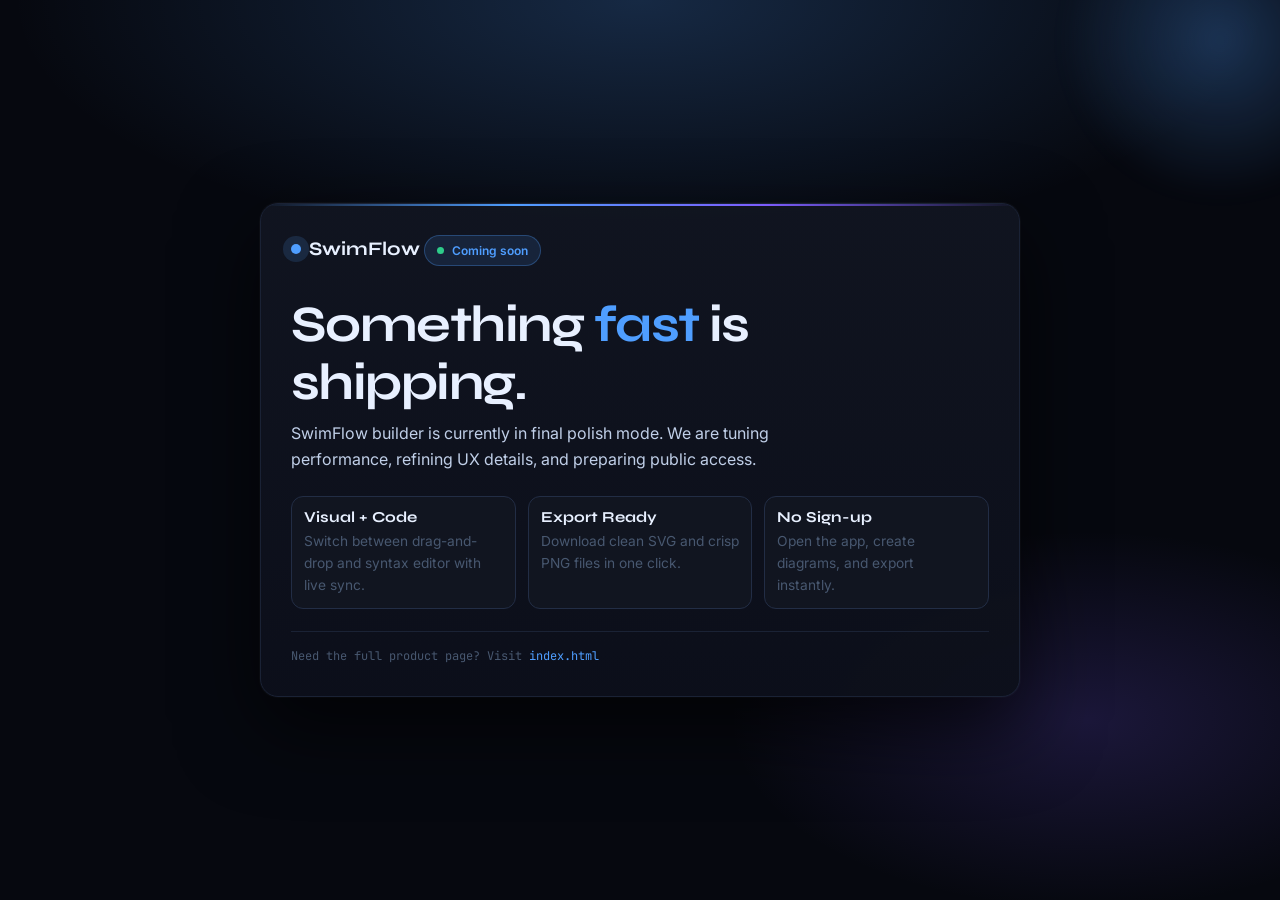
==== app/index.html @ 9070585f "Add team and templates pages with responsive design and structured content" ====
<!DOCTYPE html>
<html lang="en">
<head>
<meta charset="UTF-8">
<meta name="viewport" content="width=device-width, initial-scale=1.0">

<!-- ═══ PRIMARY SEO ═══ -->
<title>SwimFlow — Free UML Swimlane Diagram Builder</title>
<meta name="description" content="Build swimlane diagrams, BPMN process flows, and UML activity diagrams for free. Visual drag-and-drop builder + code editor. No sign-up. Export SVG & PNG instantly.">
<meta name="keywords" content="swimlane diagram, UML diagram tool, free online flowchart maker, swimlane diagram software, BPMN diagram tool, cross-functional flowcharts, process flow diagram, UML activity diagram, no-code diagram
builder, swimlane creator, lucidchart alternative, draw.io alternative, free diagram tool">
<meta name="author" content="SwimFlow"> 
<meta name="robots" content="index, follow">
<link rel="canonical" href="https://swimflow.memolab.me/app/">
<link rel="preconnect" href="https://fonts.googleapis.com">
<link rel="preconnect" href="https://fonts.gstatic.com" crossorigin>
<link href="https://fonts.googleapis.com/css2?family=Inter:wght@300;400;500;600;700&family=Syne:wght@600;700;800&family=JetBrains+Mono:wght@400;500&display=swap" rel="stylesheet">

<style>
:root {
  --bg: #06080f;
  --bg2: #0c0f1a;
  --bg3: #111520;
  --border: #1a2235;
  --border2: #222d45;
  --ac: #4f9eff;
  --ac2: #7c5cfc;
  --gr: #2ecc8a;
  --tx: #c0cfe8;
  --dim: #485870;
  --br: #e8f0ff;
}

* {
  box-sizing: border-box;
  margin: 0;
  padding: 0;
}

html,
body {
  min-height: 100%;
}

body {
  background: var(--bg);
  color: var(--tx);
  font-family: "Inter", sans-serif;
  line-height: 1.6;
  overflow-x: hidden;
}

h1,
h2 {
  font-family: "Syne", sans-serif;
  color: var(--br);
  line-height: 1.12;
}

.page {
  min-height: 100vh;
  position: relative;
  display: grid;
  place-items: center;
  padding: 26px;
}

.page::before,
.page::after {
  content: "";
  position: absolute;
  pointer-events: none;
}

.page::before {
  inset: 0;
  background:
    radial-gradient(ellipse 70% 40% at 50% 0%, rgba(79, 158, 255, 0.22) 0%, transparent 70%),
    radial-gradient(ellipse 40% 30% at 85% 80%, rgba(124, 92, 252, 0.18) 0%, transparent 70%);
}

.page::after {
  width: 320px;
  height: 320px;
  right: -100px;
  top: -120px;
  border-radius: 50%;
  background: radial-gradient(circle, rgba(79, 158, 255, 0.28), transparent 70%);
  filter: blur(10px);
  animation: drift 7s ease-in-out infinite;
}

.card {
  width: min(760px, 100%);
  background: linear-gradient(180deg, rgba(17, 21, 32, 0.96) 0%, rgba(12, 15, 26, 0.96) 100%);
  border: 1px solid var(--border);
  border-radius: 18px;
  box-shadow: 0 30px 80px rgba(0, 0, 0, 0.65), 0 0 0 1px rgba(255, 255, 255, 0.03);
  padding: 30px;
  position: relative;
  overflow: hidden;
}

.card::before {
  content: "";
  position: absolute;
  left: 0;
  right: 0;
  top: 0;
  height: 2px;
  background: linear-gradient(90deg, transparent, var(--ac), var(--ac2), transparent);
}

.logo {
  display: inline-flex;
  align-items: center;
  gap: 8px;
  margin-bottom: 18px;
  font-family: "Syne", sans-serif;
  font-size: 1.2rem;
  font-weight: 700;
  color: var(--br);
}

.dot {
  width: 10px;
  height: 10px;
  border-radius: 50%;
  background: var(--ac);
  box-shadow: 0 0 0 8px rgba(79, 158, 255, 0.15);
}

.badge {
  display: inline-flex;
  align-items: center;
  gap: 8px;
  background: rgba(79, 158, 255, 0.12);
  border: 1px solid rgba(79, 158, 255, 0.3);
  color: var(--ac);
  border-radius: 999px;
  font-size: 12px;
  padding: 5px 12px;
  font-weight: 600;
}

.badge::before {
  content: "";
  width: 7px;
  height: 7px;
  border-radius: 50%;
  background: var(--gr);
  animation: pulse 2s infinite;
}

h1 {
  margin-top: 14px;
  margin-bottom: 10px;
  font-size: clamp(2rem, 4.6vw, 3.2rem);
  letter-spacing: -0.03em;
}

.accent {
  color: var(--ac);
}

.desc {
  color: var(--tx);
  max-width: 58ch;
}

.grid {
  margin-top: 24px;
  display: grid;
  grid-template-columns: repeat(3, minmax(0, 1fr));
  gap: 12px;
}

.item {
  background: var(--bg3);
  border: 1px solid var(--border2);
  border-radius: 12px;
  padding: 12px;
}

.item h2 {
  font-size: 0.95rem;
  margin-bottom: 4px;
}

.item p {
  color: var(--dim);
  font-size: 0.86rem;
}

.foot {
  margin-top: 22px;
  padding-top: 15px;
  border-top: 1px solid var(--border);
  color: var(--dim);
  font-family: "JetBrains Mono", monospace;
  font-size: 12px;
}

.foot a {
  color: var(--ac);
  text-decoration: none;
}

.foot a:hover {
  text-decoration: underline;
}

@keyframes pulse {
  0%,
  100% {
    transform: scale(1);
    opacity: 1;
  }
  50% {
    transform: scale(1.24);
    opacity: 0.55;
  }
}

@keyframes drift {
  0%,
  100% {
    transform: translateY(0);
  }
  50% {
    transform: translateY(12px);
  }
}

@media (max-width: 760px) {
  .card {
    padding: 22px;
  }

  .grid {
    grid-template-columns: 1fr;
  }
}
</style>

</head>
<body>
  <main class="page">
    <section class="card" aria-label="Coming soon announcement">
      <div class="logo">
        <span class="dot" aria-hidden="true"></span>
        SwimFlow
      </div>

      <p class="badge">Coming soon</p>
      <h1>Something <span class="accent">fast</span> is shipping.</h1>
      <p class="desc">
        SwimFlow builder is currently in final polish mode. We are tuning performance,
        refining UX details, and preparing public access.
      </p>

      <div class="grid" aria-label="What to expect">
        <article class="item">
          <h2>Visual + Code</h2>
          <p>Switch between drag-and-drop and syntax editor with live sync.</p>
        </article>
        <article class="item">
          <h2>Export Ready</h2>
          <p>Download clean SVG and crisp PNG files in one click.</p>
        </article>
        <article class="item">
          <h2>No Sign-up</h2>
          <p>Open the app, create diagrams, and export instantly.</p>
        </article>
      </div>

      <p class="foot">
        Need the full product page? Visit <a href="/">index.html</a>
      </p>
    </section>
  </main>
</body>
</html>
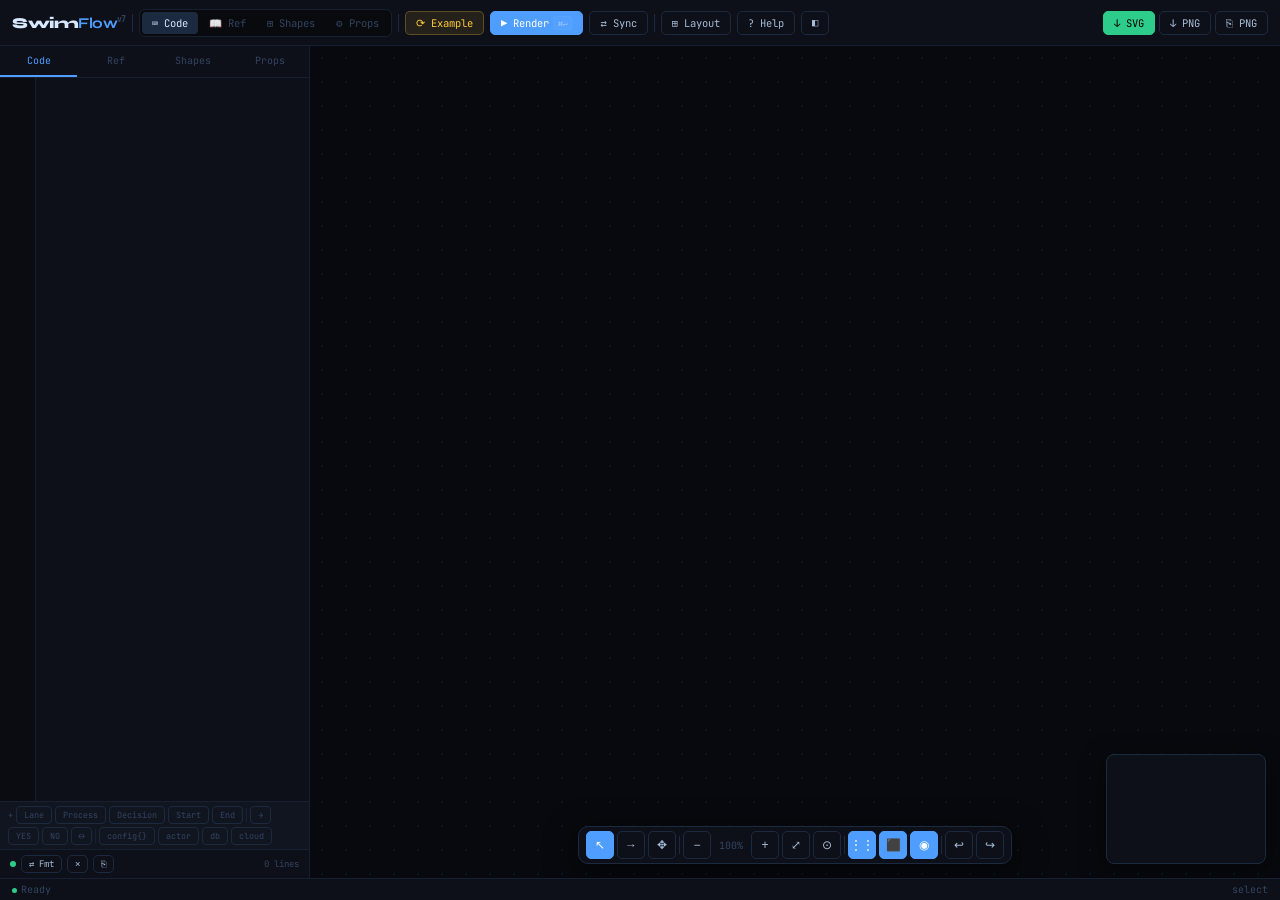
==== commit c9389148: "Update index.html" ====
--- a/app/index.html
+++ b/app/index.html
@@ -1,283 +1,1499 @@
 <!DOCTYPE html>
+
 <html lang="en">
 <head>
 <meta charset="UTF-8">
 <meta name="viewport" content="width=device-width, initial-scale=1.0">
-
-<!-- ═══ PRIMARY SEO ═══ -->
-<title>SwimFlow — Free UML Swimlane Diagram Builder</title>
-<meta name="description" content="Build swimlane diagrams, BPMN process flows, and UML activity diagrams for free. Visual drag-and-drop builder + code editor. No sign-up. Export SVG & PNG instantly.">
-<meta name="keywords" content="swimlane diagram, UML diagram tool, free online flowchart maker, swimlane diagram software, BPMN diagram tool, cross-functional flowcharts, process flow diagram, UML activity diagram, no-code diagram
-builder, swimlane creator, lucidchart alternative, draw.io alternative, free diagram tool">
-<meta name="author" content="SwimFlow"> 
-<meta name="robots" content="index, follow">
-<link rel="canonical" href="https://swimflow.memolab.me/app/">
-<link rel="preconnect" href="https://fonts.googleapis.com">
-<link rel="preconnect" href="https://fonts.gstatic.com" crossorigin>
-<link href="https://fonts.googleapis.com/css2?family=Inter:wght@300;400;500;600;700&family=Syne:wght@600;700;800&family=JetBrains+Mono:wght@400;500&display=swap" rel="stylesheet">
-
+<title>SwimFlow v7</title>
 <style>
-:root {
-  --bg: #06080f;
-  --bg2: #0c0f1a;
-  --bg3: #111520;
-  --border: #1a2235;
-  --border2: #222d45;
-  --ac: #4f9eff;
-  --ac2: #7c5cfc;
-  --gr: #2ecc8a;
-  --tx: #c0cfe8;
-  --dim: #485870;
-  --br: #e8f0ff;
-}
-
-* {
-  box-sizing: border-box;
-  margin: 0;
-  padding: 0;
-}
-
-html,
-body {
-  min-height: 100%;
-}
-
-body {
-  background: var(--bg);
-  color: var(--tx);
-  font-family: "Inter", sans-serif;
-  line-height: 1.6;
-  overflow-x: hidden;
-}
-
-h1,
-h2 {
-  font-family: "Syne", sans-serif;
-  color: var(--br);
-  line-height: 1.12;
-}
-
-.page {
-  min-height: 100vh;
-  position: relative;
-  display: grid;
-  place-items: center;
-  padding: 26px;
-}
-
-.page::before,
-.page::after {
-  content: "";
-  position: absolute;
-  pointer-events: none;
-}
-
-.page::before {
-  inset: 0;
-  background:
-    radial-gradient(ellipse 70% 40% at 50% 0%, rgba(79, 158, 255, 0.22) 0%, transparent 70%),
-    radial-gradient(ellipse 40% 30% at 85% 80%, rgba(124, 92, 252, 0.18) 0%, transparent 70%);
-}
-
-.page::after {
-  width: 320px;
-  height: 320px;
-  right: -100px;
-  top: -120px;
-  border-radius: 50%;
-  background: radial-gradient(circle, rgba(79, 158, 255, 0.28), transparent 70%);
-  filter: blur(10px);
-  animation: drift 7s ease-in-out infinite;
-}
-
-.card {
-  width: min(760px, 100%);
-  background: linear-gradient(180deg, rgba(17, 21, 32, 0.96) 0%, rgba(12, 15, 26, 0.96) 100%);
-  border: 1px solid var(--border);
-  border-radius: 18px;
-  box-shadow: 0 30px 80px rgba(0, 0, 0, 0.65), 0 0 0 1px rgba(255, 255, 255, 0.03);
-  padding: 30px;
-  position: relative;
-  overflow: hidden;
-}
-
-.card::before {
-  content: "";
-  position: absolute;
-  left: 0;
-  right: 0;
-  top: 0;
-  height: 2px;
-  background: linear-gradient(90deg, transparent, var(--ac), var(--ac2), transparent);
-}
-
-.logo {
-  display: inline-flex;
-  align-items: center;
-  gap: 8px;
-  margin-bottom: 18px;
-  font-family: "Syne", sans-serif;
-  font-size: 1.2rem;
-  font-weight: 700;
-  color: var(--br);
-}
-
-.dot {
-  width: 10px;
-  height: 10px;
-  border-radius: 50%;
-  background: var(--ac);
-  box-shadow: 0 0 0 8px rgba(79, 158, 255, 0.15);
-}
-
-.badge {
-  display: inline-flex;
-  align-items: center;
-  gap: 8px;
-  background: rgba(79, 158, 255, 0.12);
-  border: 1px solid rgba(79, 158, 255, 0.3);
-  color: var(--ac);
-  border-radius: 999px;
-  font-size: 12px;
-  padding: 5px 12px;
-  font-weight: 600;
-}
-
-.badge::before {
-  content: "";
-  width: 7px;
-  height: 7px;
-  border-radius: 50%;
-  background: var(--gr);
-  animation: pulse 2s infinite;
-}
-
-h1 {
-  margin-top: 14px;
-  margin-bottom: 10px;
-  font-size: clamp(2rem, 4.6vw, 3.2rem);
-  letter-spacing: -0.03em;
-}
-
-.accent {
-  color: var(--ac);
-}
-
-.desc {
-  color: var(--tx);
-  max-width: 58ch;
-}
-
-.grid {
-  margin-top: 24px;
-  display: grid;
-  grid-template-columns: repeat(3, minmax(0, 1fr));
-  gap: 12px;
-}
-
-.item {
-  background: var(--bg3);
-  border: 1px solid var(--border2);
-  border-radius: 12px;
-  padding: 12px;
-}
-
-.item h2 {
-  font-size: 0.95rem;
-  margin-bottom: 4px;
-}
-
-.item p {
-  color: var(--dim);
-  font-size: 0.86rem;
-}
-
-.foot {
-  margin-top: 22px;
-  padding-top: 15px;
-  border-top: 1px solid var(--border);
-  color: var(--dim);
-  font-family: "JetBrains Mono", monospace;
-  font-size: 12px;
-}
-
-.foot a {
-  color: var(--ac);
-  text-decoration: none;
-}
-
-.foot a:hover {
-  text-decoration: underline;
-}
-
-@keyframes pulse {
-  0%,
-  100% {
-    transform: scale(1);
-    opacity: 1;
-  }
-  50% {
-    transform: scale(1.24);
-    opacity: 0.55;
-  }
-}
-
-@keyframes drift {
-  0%,
-  100% {
-    transform: translateY(0);
-  }
-  50% {
-    transform: translateY(12px);
-  }
-}
-
-@media (max-width: 760px) {
-  .card {
-    padding: 22px;
-  }
-
-  .grid {
-    grid-template-columns: 1fr;
-  }
-}
+@import url('https://fonts.googleapis.com/css2?family=JetBrains+Mono:wght@300;400;500;600&family=Syne:wght@700;800&display=swap');
+:root{
+  --bg:#07090e;--p1:#0d1018;--p2:#111520;--p3:#151a28;
+  --b1:#172030;--b2:#1c2a40;--b3:#243452;
+  --ac:#4f9eff;--a2:#7c5cfc;--gr:#2ecc8a;--re:#ff5757;--ye:#ffca3a;--or:#ff9040;--pk:#e05cff;
+  --tx:#a8bcd8;--dm:#334460;--br:#d8e8ff;
+}
+*{box-sizing:border-box;margin:0;padding:0}
+html,body{height:100%;overflow:hidden}
+body{background:var(--bg);color:var(--tx);font-family:'JetBrains Mono',monospace;font-size:12px;display:flex;flex-direction:column}
+#top{height:46px;display:flex;align-items:center;gap:6px;padding:0 12px;background:var(--p1);border-bottom:1px solid var(--b1);flex-shrink:0;z-index:300;overflow-x:auto}
+.logo{font-family:'Syne',sans-serif;font-weight:800;font-size:15px;color:var(--br);letter-spacing:-.5px;white-space:nowrap}
+.logo b{color:var(--ac)}.logo sup{font-size:8px;color:var(--dm);font-family:monospace;vertical-align:super}
+.vr{width:1px;height:18px;background:var(--b2);flex-shrink:0}
+.btn{padding:4px 10px;border-radius:5px;border:1px solid var(--b2);background:transparent;color:var(--tx);font-family:'JetBrains Mono',monospace;font-size:10.5px;cursor:pointer;transition:all .12s;display:inline-flex;align-items:center;gap:4px;white-space:nowrap;user-select:none;flex-shrink:0}
+.btn:hover{background:var(--b2);color:var(--br)}
+.btn.ac{background:var(--ac);color:#fff;border-color:var(--ac)}.btn.ac:hover{filter:brightness(1.15)}
+.btn.gr{background:var(--gr);color:#000;border-color:var(--gr)}
+.btn.ye{background:#ffca3a18;color:var(--ye);border-color:#ffca3a44}
+.btn.re{background:#ff575718;color:var(--re);border-color:#ff575744}
+.btn.on{background:var(--b3);color:var(--br)}
+.seg{display:flex;gap:1px;background:rgba(0,0,0,.4);border-radius:6px;padding:2px;border:1px solid var(--b1)}
+.seg .btn{border:none;background:transparent;color:var(--dm);border-radius:4px}
+.seg .btn.on{background:var(--b2);color:var(--br)}
+.ml{margin-left:auto}
+.kbd{font-size:8px;opacity:.4;background:rgba(255,255,255,.07);border-radius:3px;padding:1px 4px;border:1px solid rgba(255,255,255,.1)}
+#body{display:flex;flex:1;overflow:hidden}
+#left{width:310px;min-width:310px;display:flex;flex-direction:column;background:var(--p1);border-right:1px solid var(--b1);transition:min-width .18s,width .18s;overflow:hidden}
+#left.hide{width:0;min-width:0;border:none}
+#ltabs{display:flex;border-bottom:1px solid var(--b1);flex-shrink:0}
+.lt{flex:1;padding:8px 0;text-align:center;font-size:10px;color:var(--dm);cursor:pointer;border-bottom:2px solid transparent;transition:all .14s}
+.lt:hover{color:var(--tx)}.lt.on{color:var(--ac);border-bottom-color:var(--ac)}
+.lpanel{flex:1;overflow:hidden;display:none;flex-direction:column}.lpanel.on{display:flex}
+/* Code Editor */
+#cediv{flex:1;position:relative;overflow:hidden;display:flex;flex-direction:column}
+#edScroll{flex:1;overflow:hidden;position:relative}
+#edWrap{position:relative;width:100%;height:100%}
+#edHL{position:absolute;top:0;left:0;right:0;padding:8px 8px 200px 42px;font-family:'JetBrains Mono',monospace;font-size:11px;line-height:1.8;white-space:pre-wrap;pointer-events:none;color:transparent;tab-size:2;overflow:hidden;min-height:100%}
+#edGutter{position:absolute;top:0;left:0;width:36px;padding:8px 0 200px;font-family:'JetBrains Mono',monospace;font-size:9px;line-height:1.8;color:var(--dm);text-align:right;padding-right:7px;pointer-events:none;background:rgba(0,0,0,.25);border-right:1px solid var(--b1);min-height:100%}
+#ce{position:absolute;top:0;left:0;right:0;bottom:0;background:transparent;border:none;outline:none;color:var(--tx);font-family:'JetBrains Mono',monospace;font-size:11px;line-height:1.8;padding:8px 8px 8px 42px;resize:none;tab-size:2;caret-color:var(--ac);white-space:pre-wrap;overflow-y:auto;overflow-x:hidden}
+.hkw{color:#7c5cfc}.hlane{color:#4f9eff}.hnode{color:#2ecc8a}.harrow{color:#ffca3a}
+.hstr{color:#e8a86a}.hid{color:#9dd5ff}.hport{color:#ff9040}.hop{color:#8098c0}
+.hyes{color:#2ecc8a;font-weight:600}.hno{color:#ff5757;font-weight:600}
+.hcm{color:#2d4060;font-style:italic}.hcfg{color:#e05cff}.herr{background:rgba(255,87,87,.1)}
+.hnum{color:#79b8ff}.hprop{color:#ff9040}
+#ebar{padding:5px 10px;background:rgba(255,87,87,.07);border-top:1px solid rgba(255,87,87,.2);color:var(--re);font-size:9px;display:none;line-height:1.6;flex-shrink:0;max-height:60px;overflow-y:auto}
+#ebar.on{display:block}
+#snippBar{padding:4px 8px;border-top:1px solid var(--b1);display:flex;gap:3px;flex-wrap:wrap;flex-shrink:0;background:var(--p2);align-items:center}
+.snip{padding:2px 7px;border-radius:4px;border:1px solid var(--b2);background:transparent;color:var(--dm);font-family:'JetBrains Mono',monospace;font-size:8.5px;cursor:pointer;transition:all .12s;white-space:nowrap}
+.snip:hover{background:var(--b2);color:var(--br)}
+.snipSep{width:1px;height:14px;background:var(--b1);flex-shrink:0}
+#cfoot{padding:5px 10px;border-top:1px solid var(--b1);display:flex;gap:5px;align-items:center;flex-shrink:0}
+.lc{font-size:9px;color:var(--dm);margin-left:auto}
+#liveInd{width:6px;height:6px;border-radius:50%;background:var(--gr);flex-shrink:0;transition:background .2s}
+#liveInd.busy{background:var(--ye);animation:plx .6s infinite}
+#liveInd.err{background:var(--re)}
+@keyframes plx{0%,100%{opacity:1}50%{opacity:.3}}
+/* Reference panel */
+#refDiv{flex:1;overflow-y:auto;font-size:10.5px}
+.rh{padding:6px 12px;font-size:9px;letter-spacing:.5px;color:var(--ac);background:var(--p2);border-bottom:1px solid var(--b1);text-transform:uppercase;font-weight:600}
+.rtable{width:100%;border-collapse:collapse}
+.rtable td{padding:4px 10px;border-bottom:1px solid var(--b1);vertical-align:top;line-height:1.5}
+.rtable td:first-child{color:var(--ac);font-size:9.5px;width:44%;font-family:'JetBrains Mono',monospace}
+.rtable td:last-child{color:var(--dm);font-size:9.5px}
+.rtable .sec{background:var(--p3);font-size:9px;color:var(--pk);letter-spacing:.5px}
+.rkw{color:#7c5cfc}.rln{color:#4f9eff}.rnd{color:#2ecc8a}.rar{color:#ffca3a}.rcf{color:#e05cff}
+/* Props panel */
+#propsDiv{flex:1;overflow-y:auto}
+.ph{padding:6px 10px;font-size:9px;letter-spacing:.5px;color:var(--ac);background:var(--p2);border-bottom:1px solid var(--b1);text-transform:uppercase}
+.pr{display:flex;align-items:center;gap:6px;padding:5px 10px;border-bottom:1px solid var(--b1)}
+.pr label{font-size:9.5px;color:var(--dm);min-width:58px;flex-shrink:0}
+.pr input,.pr select,.pr textarea{flex:1;background:var(--bg);border:1px solid var(--b2);border-radius:4px;color:var(--tx);font-family:'JetBrains Mono',monospace;font-size:10px;padding:3px 6px;outline:none;min-width:0}
+.pr input:focus,.pr select:focus,.pr textarea:focus{border-color:var(--ac)}
+.pr input[type=color]{width:26px;height:22px;padding:1px;cursor:pointer}
+.pr input[type=range]{padding:0;height:18px}
+.pr textarea{height:44px;resize:vertical;line-height:1.5}
+.cdots{display:flex;gap:3px;flex-wrap:wrap}
+.cdot{width:13px;height:13px;border-radius:3px;cursor:pointer;transition:transform .1s;border:1px solid rgba(255,255,255,.1)}
+.cdot:hover{transform:scale(1.3)}
+.pact{padding:6px 10px;display:flex;gap:5px;flex-wrap:wrap;border-bottom:1px solid var(--b1)}
+.pnone{padding:20px 12px;font-size:10.5px;color:var(--dm);text-align:center;line-height:2}
+.psec{padding:4px 10px 3px;font-size:9px;color:var(--dm);letter-spacing:.5px;background:rgba(255,255,255,.018);border-bottom:1px solid var(--b1);text-transform:uppercase}
+/* Shapes panel */
+#palDiv{flex:1;overflow-y:auto;padding:8px}
+#palDiv h5{font-size:9px;letter-spacing:.8px;color:var(--dm);margin:8px 0 5px;text-transform:uppercase}
+.palGrid{display:grid;grid-template-columns:1fr 1fr;gap:5px}
+.palItem{background:var(--p3);border:1px solid var(--b2);border-radius:6px;padding:9px 6px;cursor:grab;display:flex;flex-direction:column;align-items:center;gap:4px;transition:all .14s;user-select:none}
+.palItem:hover{border-color:var(--ac);background:var(--b2)}.palItem svg{width:44px;height:28px}.palItem span{font-size:9px;color:var(--tx)}
+.addLane{background:var(--p3);border:1px dashed var(--b3);border-radius:6px;padding:7px;cursor:pointer;text-align:center;font-size:10px;color:var(--dm);margin-bottom:7px;transition:all .14s}
+.addLane:hover{border-color:var(--ac);color:var(--ac)}
+/* Canvas */
+#ca{flex:1;position:relative;overflow:hidden}
+#ca.dotgrid::before{content:'';position:absolute;inset:0;background-image:radial-gradient(circle,var(--b1) 1px,transparent 1px);background-size:24px 24px;pointer-events:none;z-index:0;opacity:.45}
+#cv{position:absolute;top:0;left:0;z-index:1;touch-action:none}
+#selBox{position:absolute;border:1.5px dashed var(--ac);background:rgba(79,158,255,.05);pointer-events:none;z-index:200;display:none}
+#bot{position:absolute;left:50%;transform:translateX(-50%);bottom:14px;z-index:150;display:flex;align-items:center;gap:3px;background:var(--p1);border:1px solid var(--b2);border-radius:10px;padding:4px 7px;box-shadow:0 8px 32px rgba(0,0,0,.6)}
+.tb{width:28px;height:28px;border-radius:5px;border:1px solid var(--b2);background:transparent;color:var(--tx);font-size:12px;cursor:pointer;display:flex;align-items:center;justify-content:center;transition:all .12s;position:relative;flex-shrink:0}
+.tb:hover{background:var(--b2);color:var(--br)}.tb.on{background:var(--ac);color:#fff;border-color:var(--ac)}
+.tb[data-tip]:hover::after{content:attr(data-tip);position:absolute;bottom:calc(100%+6px);left:50%;transform:translateX(-50%);background:var(--p3);border:1px solid var(--b2);border-radius:4px;padding:3px 8px;font-size:10px;white-space:nowrap;color:var(--br);pointer-events:none;z-index:999}
+.bvr{width:1px;height:18px;background:var(--b2)}
+#zlbl{font-size:10px;color:var(--dm);min-width:34px;text-align:center}
+#mm{position:absolute;right:14px;bottom:14px;width:160px;height:110px;background:var(--p1);border:1px solid var(--b2);border-radius:8px;overflow:hidden;z-index:150;box-shadow:0 6px 24px rgba(0,0,0,.5)}
+#mm canvas{width:100%;height:100%}
+#mmvp{position:absolute;border:1.5px solid var(--ac);background:rgba(79,158,255,.1);border-radius:2px;pointer-events:none}
+#mm.hide{display:none}
+#abar{position:absolute;top:8px;left:50%;transform:translateX(-50%);z-index:150;display:none;align-items:center;gap:3px;background:var(--p1);border:1px solid var(--b2);border-radius:8px;padding:4px 8px;box-shadow:0 6px 20px rgba(0,0,0,.5)}
+#abar.on{display:flex}#abar .tb{width:26px;height:26px}#abar span{font-size:9px;color:var(--dm);padding:0 3px}
+#sb{height:22px;display:flex;align-items:center;gap:12px;padding:0 12px;background:var(--p1);border-top:1px solid var(--b1);flex-shrink:0;font-size:10px;color:var(--dm)}
+.sdot{width:5px;height:5px;border-radius:50%;background:var(--gr);display:inline-block;margin-right:4px}
+.sdot.e{background:var(--re)}
+#ctx{position:fixed;background:var(--p2);border:1px solid var(--b2);border-radius:8px;padding:4px;z-index:9999;display:none;min-width:186px;box-shadow:0 14px 44px rgba(0,0,0,.7)}
+#ctx.on{display:block}
+.ci{display:flex;align-items:center;gap:8px;width:100%;padding:5px 10px;background:none;border:none;color:var(--tx);font-family:'JetBrains Mono',monospace;font-size:10.5px;cursor:pointer;border-radius:5px;text-align:left}
+.ci:hover{background:var(--b2);color:var(--br)}.ci .ks{margin-left:auto;font-size:9px;color:var(--dm)}.ci.re{color:var(--re)}
+.csep{height:1px;background:var(--b1);margin:3px 0}.ch{padding:4px 10px;font-size:9px;color:var(--dm);letter-spacing:.4px}
+.ov{position:fixed;inset:0;background:rgba(0,0,0,.8);z-index:1000;display:none;align-items:center;justify-content:center}
+.ov.on{display:flex}
+.modal{background:var(--p1);border:1px solid var(--b2);border-radius:14px;width:660px;max-height:88vh;overflow-y:auto;box-shadow:0 40px 120px rgba(0,0,0,.8)}
+.mh{padding:12px 16px;border-bottom:1px solid var(--b1);display:flex;justify-content:space-between;align-items:center;position:sticky;top:0;background:var(--p1);z-index:2}
+.mh h3{font-family:'Syne',sans-serif;font-size:13px;color:var(--br)}.mc{cursor:pointer;color:var(--dm);font-size:17px}.mc:hover{color:var(--tx)}
+.mb{padding:14px 16px;font-size:10.5px;line-height:2;color:var(--dm)}
+.mb h4{color:var(--tx);margin:12px 0 4px;font-size:11px;border-left:2px solid var(--ac);padding-left:7px}
+.mb table{width:100%;border-collapse:collapse}.mb td{padding:3px 8px;border-bottom:1px solid var(--b1)}
+.mb td:first-child{color:var(--ac);width:46%;font-size:10px}
+.kw{color:#7c5cfc}.kw2{color:#4f9eff}.kw3{color:#2ecc8a}.kw4{color:#ffca3a}.kw5{color:#e05cff}
+.iEdit{position:fixed;background:#0e1520;border:2px solid var(--ac);border-radius:5px;color:var(--br);font-family:'JetBrains Mono',monospace;font-size:11px;padding:5px 8px;z-index:800;resize:both;outline:none;line-height:1.6;min-width:80px;min-height:28px;box-shadow:0 4px 24px rgba(0,0,0,.5)}
+#acPop{position:fixed;background:var(--p2);border:1px solid var(--b2);border-radius:7px;padding:3px;z-index:9999;display:none;min-width:220px;max-height:200px;overflow-y:auto;box-shadow:0 10px 32px rgba(0,0,0,.65);font-family:'JetBrains Mono',monospace;font-size:10.5px}
+.acItem{padding:5px 10px;border-radius:4px;cursor:pointer;color:var(--tx);display:flex;align-items:center;gap:8px;white-space:nowrap}
+.acItem:hover,.acItem.sel{background:var(--b2);color:var(--br)}
+.acKw{color:var(--ac)}.acNd{color:var(--gr)}.acAr{color:var(--ye)}.acCf{color:var(--pk)}
+.acHint{font-size:9px;color:var(--dm);margin-left:auto;overflow:hidden;text-overflow:ellipsis;max-width:120px}
 </style>
-
 </head>
 <body>
-  <main class="page">
-    <section class="card" aria-label="Coming soon announcement">
-      <div class="logo">
-        <span class="dot" aria-hidden="true"></span>
-        SwimFlow
+<div id="top">
+  <div class="logo">Swim<b>Flow</b><sup>v7</sup></div>
+  <div class="vr"></div>
+  <div class="seg">
+    <button class="btn on" id="tabCode" onclick="showTab('code')">⌨ Code</button>
+    <button class="btn"    id="tabRef"  onclick="showTab('ref')">📖 Ref</button>
+    <button class="btn"    id="tabPal"  onclick="showTab('pal')">⊞ Shapes</button>
+    <button class="btn"    id="tabProp" onclick="showTab('prop')">⚙ Props</button>
+  </div>
+  <div class="vr"></div>
+  <button class="btn ye" onclick="loadExample()">⟳ Example</button>
+  <button class="btn ac" onclick="renderFromCode()">▶ Render <span class="kbd">⌘↵</span></button>
+  <button class="btn"    onclick="syncCode()">⇄ Sync</button>
+  <div class="vr"></div>
+  <button class="btn"    onclick="autoLayout()">⊞ Layout</button>
+  <button class="btn"    onclick="showHelp()">? Help</button>
+  <button class="btn"    onclick="toggleLeft()">◧</button>
+  <div class="ml" style="display:flex;gap:4px">
+    <button class="btn gr" onclick="expSVG()">↓ SVG</button>
+    <button class="btn"    onclick="expPNG()">↓ PNG</button>
+    <button class="btn"    onclick="copyPNG()" title="Copy PNG to clipboard">⎘ PNG</button>
+  </div>
+</div>
+<div id="body">
+  <div id="left">
+    <div id="ltabs">
+      <div class="lt on" id="lt0" onclick="showTab('code')">Code</div>
+      <div class="lt"    id="lt1" onclick="showTab('ref')">Ref</div>
+      <div class="lt"    id="lt2" onclick="showTab('pal')">Shapes</div>
+      <div class="lt"    id="lt3" onclick="showTab('prop')">Props</div>
+    </div>
+    <div class="lpanel on" id="panCode">
+      <div id="cediv">
+        <div id="edScroll">
+          <div id="edWrap">
+            <div id="edGutter"></div>
+            <div id="edHL" aria-hidden="true"></div>
+            <textarea id="ce" spellcheck="false" autocomplete="off" autocorrect="off" autocapitalize="off"></textarea>
+          </div>
+        </div>
       </div>
-
-      <p class="badge">Coming soon</p>
-      <h1>Something <span class="accent">fast</span> is shipping.</h1>
-      <p class="desc">
-        SwimFlow builder is currently in final polish mode. We are tuning performance,
-        refining UX details, and preparing public access.
-      </p>
-
-      <div class="grid" aria-label="What to expect">
-        <article class="item">
-          <h2>Visual + Code</h2>
-          <p>Switch between drag-and-drop and syntax editor with live sync.</p>
-        </article>
-        <article class="item">
-          <h2>Export Ready</h2>
-          <p>Download clean SVG and crisp PNG files in one click.</p>
-        </article>
-        <article class="item">
-          <h2>No Sign-up</h2>
-          <p>Open the app, create diagrams, and export instantly.</p>
-        </article>
+      <div id="snippBar">
+        <span style="font-size:8.5px;color:var(--dm)">+</span>
+        <button class="snip" onclick="ins('lane')">Lane</button>
+        <button class="snip" onclick="ins('process')">Process</button>
+        <button class="snip" onclick="ins('decision')">Decision</button>
+        <button class="snip" onclick="ins('start')">Start</button>
+        <button class="snip" onclick="ins('end')">End</button>
+        <div class="snipSep"></div>
+        <button class="snip" onclick="ins('arrow')">→</button>
+        <button class="snip" onclick="ins('yes')">YES</button>
+        <button class="snip" onclick="ins('no')">NO</button>
+        <button class="snip" onclick="ins('bidir')">↔</button>
+        <div class="snipSep"></div>
+        <button class="snip" onclick="ins('config')">config{}</button>
+        <button class="snip" onclick="ins('actor')">actor</button>
+        <button class="snip" onclick="ins('db')">db</button>
+        <button class="snip" onclick="ins('cloud')">cloud</button>
       </div>
-
-      <p class="foot">
-        Need the full product page? Visit <a href="/">index.html</a>
-      </p>
-    </section>
-  </main>
+      <div id="ebar"></div>
+      <div id="cfoot">
+        <div id="liveInd" title="Live preview"></div>
+        <button class="btn" style="font-size:9px;padding:2px 7px" onclick="fmtCode()">⇄ Fmt</button>
+        <button class="btn" style="font-size:9px;padding:2px 7px" onclick="clrCode()">✕</button>
+        <button class="btn" style="font-size:9px;padding:2px 7px" onclick="cpCode()">⎘</button>
+        <span class="lc" id="lc">0 lines</span>
+      </div>
+    </div>
+    <div class="lpanel" id="panRef">
+      <div id="refDiv">
+        <div class="rh">v7 Syntax Reference</div>
+        <table class="rtable">
+          <tr><td colspan="2" class="sec">DIAGRAM SETTINGS</td></tr>
+          <tr><td><span class="rkw">diagram</span> "Title"</td><td>Set title</td></tr>
+          <tr><td><span class="rkw">direction</span> LR|TB</td><td>Layout direction</td></tr>
+          <tr><td><span class="rkw">theme</span> dark|light|blue|sepia</td><td>Visual theme</td></tr>
+          <tr><td colspan="2" class="sec">CONFIG BLOCK (new v7)</td></tr>
+          <tr><td><span class="rcf">config</span> {</td><td>Open config block</td></tr>
+          <tr><td>&nbsp;&nbsp;laneWidth: 200</td><td>Lane width px</td></tr>
+          <tr><td>&nbsp;&nbsp;laneGap: 8</td><td>Gap between lanes</td></tr>
+          <tr><td>&nbsp;&nbsp;rowHeight: 100</td><td>Vertical row spacing</td></tr>
+          <tr><td>&nbsp;&nbsp;radius: 10</td><td>Arrow corner radius</td></tr>
+          <tr><td>&nbsp;&nbsp;fontSize: 11</td><td>Node label font size</td></tr>
+          <tr><td>&nbsp;&nbsp;padding: 20</td><td>Node left padding</td></tr>
+          <tr><td>}</td><td>Close config</td></tr>
+          <tr><td colspan="2" class="sec">LANES</td></tr>
+          <tr><td><span class="rln">lane</span> "Name" blue</td><td>Named color</td></tr>
+          <tr><td><span class="rln">lane</span> "Name" #ff4466</td><td>Hex color</td></tr>
+          <tr><td><span class="rln">endlane</span></td><td>Close lane</td></tr>
+          <tr><td colspan="2" class="sec">NODE TYPES</td></tr>
+          <tr><td><span class="rnd">process</span> id "Label"</td><td>Rectangle</td></tr>
+          <tr><td><span class="rnd">decision</span> id "Q?"</td><td>Diamond</td></tr>
+          <tr><td><span class="rnd">start</span> id</td><td>Filled circle</td></tr>
+          <tr><td><span class="rnd">end</span> id</td><td>Double circle</td></tr>
+          <tr><td><span class="rnd">note</span> id "Text"</td><td>Dashed box</td></tr>
+          <tr><td><span class="rnd">io</span> id "Label"</td><td>Parallelogram</td></tr>
+          <tr><td><span class="rnd">sub</span> id "Label"</td><td>Sub-process</td></tr>
+          <tr><td><span class="rnd">actor</span> id "Name"</td><td>👤 Stick figure</td></tr>
+          <tr><td><span class="rnd">db</span> id "Name"</td><td>🗄 Cylinder</td></tr>
+          <tr><td><span class="rnd">cloud</span> id "Name"</td><td>☁ Cloud blob</td></tr>
+          <tr><td><span class="rnd">queue</span> id "Name"</td><td>⊞ Buffer queue</td></tr>
+          <tr><td colspan="2" class="sec">NODE OPTIONS (append)</td></tr>
+          <tr><td>color:#hex</td><td>Override node color</td></tr>
+          <tr><td>w:200 h:80</td><td>Custom size</td></tr>
+          <tr><td>x:100 y:200</td><td>Pin position</td></tr>
+          <tr><td colspan="2" class="sec">ARROWS</td></tr>
+          <tr><td><span class="rar">arrow</span> A -> B</td><td>Solid</td></tr>
+          <tr><td><span class="rar">arrow</span> A --> B</td><td>Dashed</td></tr>
+          <tr><td><span class="rar">arrow</span> A -x B</td><td>Blocked</td></tr>
+          <tr><td><span class="rar">arrow</span> A &lt;-&gt; B</td><td>Bidirectional</td></tr>
+          <tr><td colspan="2" class="sec">ARROW OPTIONS (new v7)</td></tr>
+          <tr><td>"Label"</td><td>Arrow label</td></tr>
+          <tr><td>YES / NO</td><td>Branch color</td></tr>
+          <tr><td>from:right to:left</td><td>Port control</td></tr>
+          <tr><td>style:dashed|dotted|thick|double</td><td>Line style</td></tr>
+          <tr><td>color:#hex|name</td><td>Custom color</td></tr>
+          <tr><td>width:2</td><td>Stroke width</td></tr>
+          <tr><td>end:diamond|open|circle|none</td><td>Arrowhead</td></tr>
+          <tr><td>flip</td><td>Flip route</td></tr>
+          <tr><td colspan="2" class="sec">COLORS</td></tr>
+          <tr><td>blue purple green yellow red pink cyan orange teal gray white black</td><td>Named</td></tr>
+          <tr><td>#rgb or #rrggbb</td><td>Hex</td></tr>
+          <tr><td colspan="2" class="sec">MISC</td></tr>
+          <tr><td>// comment</td><td>Line comment</td></tr>
+          <tr><td>## Section heading</td><td>Visual divider</td></tr>
+        </table>
+      </div>
+    </div>
+    <div class="lpanel" id="panPal">
+      <div id="palDiv">
+        <div class="addLane" onclick="addLane()">＋ Add Swimlane</div>
+        <h5>Shapes — drag onto canvas</h5>
+        <div class="palGrid" id="palGrid"></div>
+        <h5>Quick-add to selected lane</h5>
+        <div class="palGrid" id="palQuick"></div>
+      </div>
+    </div>
+    <div class="lpanel" id="panProp">
+      <div id="propsDiv"><div class="pnone">Click a node, arrow,<br>or lane to inspect.</div></div>
+    </div>
+  </div>
+  <div id="ca" class="dotgrid">
+    <svg id="cv" width="5000" height="4000" xmlns="http://www.w3.org/2000/svg"></svg>
+    <div id="selBox"></div>
+    <div id="abar">
+      <span>Align</span>
+      <button class="tb" data-tip="Left"   onclick="align('left')">⊢</button>
+      <button class="tb" data-tip="Ctr H"  onclick="align('cH')">⊣⊢</button>
+      <button class="tb" data-tip="Right"  onclick="align('right')">⊣</button>
+      <div class="bvr"></div>
+      <button class="tb" data-tip="Top"    onclick="align('top')">⊤</button>
+      <button class="tb" data-tip="Ctr V"  onclick="align('cV')">⊥⊤</button>
+      <button class="tb" data-tip="Bottom" onclick="align('bottom')">⊥</button>
+      <div class="bvr"></div>
+      <button class="tb" data-tip="Dist H" onclick="align('dH')">⇿</button>
+      <button class="tb" data-tip="Dist V" onclick="align('dV')">↕</button>
+      <div class="bvr"></div>
+      <button class="tb" data-tip="Eq W"   onclick="align('sW')">↔</button>
+      <button class="tb" data-tip="Eq H"   onclick="align('sH')">↕</button>
+    </div>
+    <div id="bot">
+      <button class="tb on" id="tSel" data-tip="Select (V)" onclick="setTool('sel')">↖</button>
+      <button class="tb"    id="tArr" data-tip="Arrow (A)"  onclick="setTool('arr')">→</button>
+      <button class="tb"    id="tPan" data-tip="Pan (Space)"onclick="setTool('pan')">✥</button>
+      <div class="bvr"></div>
+      <button class="tb" data-tip="Zoom −" onclick="zoomBy(-.15)">−</button>
+      <span id="zlbl">100%</span>
+      <button class="tb" data-tip="Zoom +" onclick="zoomBy(.15)">+</button>
+      <button class="tb" data-tip="Fit (F)" onclick="fitAll()">⤢</button>
+      <button class="tb" data-tip="Reset"   onclick="resetView()">⊙</button>
+      <div class="bvr"></div>
+      <button class="tb on" id="tSnap" data-tip="Snap" onclick="toggleSnap()">⋮⋮</button>
+      <button class="tb on" id="tMM"   data-tip="Map"  onclick="toggleMM()">⬛</button>
+      <button class="tb on" id="tPort" data-tip="Ports"onclick="togglePorts()">◉</button>
+      <div class="bvr"></div>
+      <button class="tb" data-tip="Undo ⌘Z" onclick="undo()">↩</button>
+      <button class="tb" data-tip="Redo ⌘Y" onclick="redo()">↪</button>
+    </div>
+    <div id="mm">
+      <canvas id="mmC" width="320" height="220"></canvas>
+      <div id="mmvp"></div>
+    </div>
+  </div>
+</div>
+<div id="sb">
+  <span><span class="sdot" id="sd"></span><span id="st">Ready</span></span>
+  <span id="si"></span>
+  <span style="margin-left:auto" id="sm">select</span>
+</div>
+<div id="ctx">
+  <div class="ch" id="ctxT">Item</div>
+  <button class="ci" onclick="ctxDo('edit')">✏ Edit Label</button>
+  <button class="ci" onclick="ctxDo('props')">⚙ Properties</button>
+  <div class="csep"></div>
+  <button class="ci" id="ctxFlip" onclick="ctxDo('flip')" style="display:none">⇄ Flip Route</button>
+  <button class="ci" id="ctxRev"  onclick="ctxDo('rev')"  style="display:none">↔ Reverse</button>
+  <button class="ci" id="ctxCwp"  onclick="ctxDo('cwp')"  style="display:none">⊡ Clear Waypoints</button>
+  <div class="csep" id="ctxSep2" style="display:none"></div>
+  <button class="ci" onclick="ctxDo('dup')">⎘ Duplicate <span class="ks">⌘D</span></button>
+  <button class="ci" onclick="ctxDo('front')">▲ To Front</button>
+  <button class="ci" onclick="ctxDo('back')">▼ To Back</button>
+  <div class="csep"></div>
+  <button class="ci re" onclick="ctxDo('del')">✕ Delete <span class="ks">Del</span></button>
+</div>
+<div class="ov" id="helpOv" onclick="if(event.target===this)hideHelp()">
+  <div class="modal">
+    <div class="mh"><h3>SwimFlow v7 — What's New</h3><span class="mc" onclick="hideHelp()">×</span></div>
+    <div class="mb">
+      <h4>New in v7</h4>
+      <table>
+        <tr><td><span class="kw5">config{}</span> block</td><td>Control laneWidth, rowHeight, radius, fontSize globally in code</td></tr>
+        <tr><td>Inline arrow styles</td><td><code style="color:var(--ac)">style:dashed color:#red width:2 end:diamond</code></td></tr>
+        <tr><td>4 new node shapes</td><td>actor · db · cloud · queue</td></tr>
+        <tr><td>Inline node color</td><td><code style="color:var(--ac)">process id "Label" color:#ff4466</code></td></tr>
+        <tr><td>Unquoted labels</td><td>Simple IDs auto-used as label if no quotes given</td></tr>
+        <tr><td>## headings</td><td>Section dividers in code — visual only</td></tr>
+        <tr><td>Copy PNG ⎘</td><td>Copies diagram as PNG to clipboard directly</td></tr>
+        <tr><td>Reference tab</td><td>Full syntax reference always in left panel</td></tr>
+      </table>
+      <h4>Quick Start Code</h4>
+      <table>
+        <tr><td><span class="kw">diagram</span> "Title"</td><td>Set diagram title</td></tr>
+        <tr><td><span class="kw5">config</span> { laneWidth:200 rowHeight:100 }</td><td>Global sizing</td></tr>
+        <tr><td><span class="kw2">lane</span> "Team A" blue</td><td>Start a swimlane</td></tr>
+        <tr><td><span class="kw3">process</span> a "Do thing" color:#ff4466</td><td>Colored node</td></tr>
+        <tr><td><span class="kw3">actor</span> u "User"</td><td>Stick figure</td></tr>
+        <tr><td><span class="kw2">endlane</span></td><td>Close lane</td></tr>
+        <tr><td><span class="kw4">arrow</span> a -> b style:dashed color:yellow</td><td>Styled arrow</td></tr>
+      </table>
+      <h4>Keyboard Shortcuts</h4>
+      <table>
+        <tr><td>V / A / Space</td><td>Select / Arrow / Pan</td></tr>
+        <tr><td>F · Del · Esc</td><td>Fit / Delete / Cancel</td></tr>
+        <tr><td>⌘Z / ⌘Y / ⌘D / ⌘A</td><td>Undo / Redo / Dup / All</td></tr>
+        <tr><td>⌘↵ / ⌘S</td><td>Render / Export SVG</td></tr>
+        <tr><td>Arrow keys (+ Shift)</td><td>Nudge 1px / 10px</td></tr>
+        <tr><td>Scroll · Alt+drag</td><td>Zoom · Pan</td></tr>
+      </table>
+    </div>
+  </div>
+</div>
+<div id="acPop"></div>
+<script>
+'use strict';
+const NS='http://www.w3.org/2000/svg';
+const GRID=20,SVG_W=5000,SVG_H=4000,LH=34,CR=16;
+
+const PORTS={
+top:[.5,0,0,-1],bottom:[.5,1,0,1],left:[0,.5,-1,0],right:[1,.5,1,0],
+‘top-left’:[.18,0,0,-1],‘top-right’:[.82,0,0,-1],
+‘bottom-left’:[.18,1,0,1],‘bottom-right’:[.82,1,0,1]
+};
+const PORT_KEYS=Object.keys(PORTS);
+
+const NC={ // named colors
+blue:’#4f9eff’,purple:’#7c5cfc’,green:’#2ecc8a’,yellow:’#ffc84a’,
+red:’#ff7a5a’,pink:’#e05cff’,cyan:’#4fd1e0’,orange:’#ff9a3c’,
+teal:’#2eccba’,gray:’#6a7a9a’,white:’#dde8ff’,black:’#1a2030’
+};
+
+const THEMES={
+dark:{bg:’#07090e’,nBg:’#0f1520’,tx:’#a8bcd8’,ttl:’#d8e8ff’,hBg:‘rgba(255,255,255,.06)’},
+light:{bg:’#eef2fa’,nBg:’#ffffff’,tx:’#1e2840’,ttl:’#060c24’,hBg:‘rgba(0,0,60,.06)’},
+blue:{bg:’#020c18’,nBg:’#040f1e’,tx:’#6ab0d8’,ttl:’#c0e4ff’,hBg:‘rgba(60,130,255,.1)’},
+sepia:{bg:’#100d07’,nBg:’#18130e’,tx:’#c0a870’,ttl:’#e8d090’,hBg:‘rgba(180,130,40,.1)’}
+};
+
+const DEF_CFG={laneWidth:190,laneGap:6,rowHeight:94,radius:6,fontSize:10.5,padding:18};
+const ARROW_DEF={color:null,width:1.6,atype:‘solid’,endMark:‘arrow’,startMark:‘none’,
+radius:null,opacity:1,labelOffset:.5,bidir:false,style:‘normal’,flipRoute:false,waypoints:[]};
+
+let S={
+nodes:[],lanes:[],arrows:[],cfg:{…DEF_CFG},
+title:’’,direction:‘LR’,theme:‘dark’,
+sel:new Set(),tool:‘sel’,snap:true,showMM:true,showPorts:true,
+zoom:1,pan:{x:80,y:60},dragging:null,arrowDraw:null,selBox:null,
+history:[],future:[],uidC:1
+};
+let _hov=null;
+const g=id=>document.getElementById(id);
+const esc=s=>String(s||’’).replace(/&/g,’&’).replace(/</g,’<’).replace(/>/g,’>’).replace(/”/g,’"’);
+const rc=c=>{if(!c)return null;const n=NC[c.toLowerCase()];if(n)return n;if(c.startsWith(’#’))return c;return null};
+const f=v=>Math.round(v*10)/10;
+function uid(p=‘n’){return p+(S.uidC++)}
+
+// ══════ EXAMPLE ══════════════════════════════════════════════
+const EXAMPLE=`diagram “E-Commerce Order Flow”
+direction LR
+theme dark
+
+config {
+laneWidth: 195
+rowHeight: 96
+radius: 8
+fontSize: 10.5
+}
+
+## Actors & Initiation
+
+lane “Customer” blue
+actor u1 “Customer”
+process p1 “Browse & Select”
+process p2 “Checkout”
+endlane
+
+lane “Order System” purple
+process o1 “Validate Order”
+decision d1 “In Stock?”
+process o2 “Create Order”
+db db1 “Orders DB”
+endlane
+
+lane “Payment” green
+process pay1 “Process Payment”
+decision d2 “Payment OK?”
+process pay2 “Issue Refund” color:#ff7a5a
+endlane
+
+## Fulfillment
+
+lane “Warehouse” yellow
+process w1 “Pick & Pack”
+process w2 “Ship Order”
+cloud c1 “Notify Customer”
+endlane
+
+lane “Delivery” red
+queue q1 “Delivery Queue”
+process del1 “Deliver Package”
+end done
+endlane
+
+arrow u1 -> p1
+arrow p1 -> p2
+arrow p2 -> o1 “Place Order” from:right to:left
+arrow o1 -> d1
+arrow d1 -> pay1 YES from:right to:left
+arrow d1 -> o1 NO “Back-order” style:dashed
+arrow pay1 -> d2
+arrow d2 -> o2 YES
+arrow d2 -> pay2 NO style:dashed color:red
+arrow o2 -> db1
+arrow o2 -> w1 “Fulfill” from:right to:left
+arrow w1 -> w2
+arrow w2 -> q1 from:right to:left
+arrow w2 -> c1
+arrow q1 -> del1
+arrow del1 -> done`;
+
+// ══════ PARSER ════════════════════════════════════════════════
+function parseCode(src){
+const R={title:’’,direction:‘LR’,theme:‘dark’,cfg:{…DEF_CFG},lanes:[],nodes:[],arrows:[],errors:[]};
+let lane=null,inCfg=false;
+src.split(’\n’).forEach((raw,i)=>{
+const line=raw.replace(///.*$/,’’).trim();
+if(!line||line.startsWith(’##’))return;
+if(inCfg){
+if(line===’}’){inCfg=false;return;}
+const m=line.match(/^(\w+)\s*[=:]\s*(.+)/);
+if(m){
+const k=m[1].toLowerCase(),v=parseFloat(m[2]);
+if(k===‘lanewidth’)R.cfg.laneWidth=v;
+else if(k===‘lanegap’)R.cfg.laneGap=v;
+else if(k===‘rowheight’)R.cfg.rowHeight=v;
+else if(k===‘radius’)R.cfg.radius=v;
+else if(k===‘fontsize’)R.cfg.fontSize=v;
+else if(k===‘padding’)R.cfg.padding=v;
+}
+return;
+}
+const p=tok(line);if(!p.length)return;
+const c=p[0].toLowerCase();
+if(c===‘diagram’)R.title=p[1]||’’;
+else if(c===‘direction’)R.direction=(p[1]||‘LR’).toUpperCase();
+else if(c===‘theme’)R.theme=p[1]||‘dark’;
+else if(c===‘config’&&line.includes(’{’))inCfg=true;
+else if(c===‘lane’){
+let col=p[2]||‘blue’;const cc=rc(col);col=cc||NC.blue;
+lane={id:‘ln_’+(p[1]||uid(‘L’)).replace(/\W/g,’_’),name:p[1]||‘Lane’,color:col};
+R.lanes.push(lane);
+}
+else if(c===‘endlane’)lane=null;
+else if([‘start’,‘end’,‘process’,‘decision’,‘note’,‘io’,‘sub’,‘actor’,‘db’,‘cloud’,‘queue’].includes(c)){
+if(!lane){R.errors.push(`L${i+1}: node outside lane`);return;}
+const id=p[1];if(!id){R.errors.push(`L${i+1}: missing id`);return;}
+let lbl=null,mx=null,my=null,mw=null,mh=null,mcolor=null;
+// parse remaining tokens: quoted string = label, key:val = options
+for(let j=2;j<p.length;j++){
+const t=p[j];
+if(t.includes(’:’)){
+const ci=t.indexOf(’:’),k=t.slice(0,ci).toLowerCase(),v=t.slice(ci+1);
+if(k===‘x’)mx=+v;else if(k===‘y’)my=+v;
+else if(k===‘w’)mw=+v;else if(k===‘h’)mh=+v;
+else if(k===‘color’){mcolor=rc(v)||v;}
+} else if(lbl===null){
+lbl=t; // first non-kv token is label (quoted or not)
+}
+}
+if(lbl===null)lbl=id;
+R.nodes.push({id,type:c,label:lbl,laneId:lane.id,mx,my,mw,mh,mcolor,color:lane.color});
+}
+else if(c===‘arrow’){
+let ai=-1,atype=‘solid’,bidir=false;
+for(let j=1;j<p.length;j++){
+if(p[j]===’->’){ai=j;break;}
+if(p[j]===’–>’){ai=j;atype=‘dashed’;break;}
+if(p[j]===’-x’){ai=j;atype=‘blocked’;break;}
+if(p[j]===’<->’){ai=j;bidir=true;break;}
+}
+if(ai<0){R.errors.push(`L${i+1}: missing arrow operator`);return;}
+const from=p[ai-1],to=p[ai+1];if(!from||!to)return;
+let lbl=’’,style=‘normal’,fromPort=null,toPort=null;
+let acolor=null,awidth=null,aend=null,aflip=false,aradius=null,adash=null;
+p.slice(ai+2).forEach(t=>{
+if(!t.includes(’:’)){
+const u=t.toUpperCase();
+if(u===‘YES’){style=‘yes’;if(!lbl)lbl=‘YES’;}
+else if(u===‘NO’){style=‘no’;if(!lbl)lbl=‘NO’;}
+else if(u===‘FLIP’)aflip=true;
+else if(!lbl||lbl===‘YES’||lbl===‘NO’)lbl=t;
+return;
+}
+const ci=t.indexOf(’:’),k=t.slice(0,ci).toLowerCase(),v=t.slice(ci+1);
+if(k===‘from’)fromPort=v;
+else if(k===‘to’)toPort=v;
+else if(k===‘color’)acolor=rc(v)||v;
+else if(k===‘width’||k===‘w’)awidth=+v;
+else if(k===‘style’)adash=v;
+else if(k===‘end’)aend=v;
+else if(k===‘radius’||k===‘r’)aradius=+v;
+});
+if(adash&&adash!==‘solid’)atype=adash;
+R.arrows.push({…ARROW_DEF,id:uid(‘ar’),from,to,label:lbl,style,atype,bidir,
+fromPort,toPort,flipRoute:aflip,
+…(acolor?{color:acolor}:{}),
+…(awidth?{width:awidth}:{}),
+…(aend?{endMark:aend}:{}),
+…(aradius!=null?{radius:aradius}:{})
+});
+}
+});
+return R;
+}
+
+function tok(line){
+const T=[];let cur=’’,q=false;
+for(const ch of line){
+if(ch===’”’&&!q){q=true;}
+else if(ch===’”’&&q){q=false;T.push(cur);cur=’’;}
+else if((ch===’ ‘||ch===’\t’)&&!q){if(cur){T.push(cur);cur=’’;}}
+else cur+=ch;
+}
+if(cur)T.push(cur);return T;
+}
+
+// ══════ LAYOUT ════════════════════════════════════════════════
+function bfsRank(nodes,arrows){
+const succ={},pred={};
+nodes.forEach(n=>{succ[n.id]=[];pred[n.id]=[];});
+arrows.forEach(a=>{if(succ[a.from])succ[a.from].push(a.to);if(pred[a.to])pred[a.to].push(a.from);});
+const rank={};nodes.forEach(n=>rank[n.id]=n.mx!=null?-2:-1);
+const q=nodes.filter(n=>pred[n.id].length===0&&n.mx==null).map(n=>{rank[n.id]=0;return n.id;});
+let h=0;const vis=new Set();
+while(h<q.length){const id=q[h++];if(vis.has(id))continue;vis.add(id);
+(succ[id]||[]).forEach(s=>{if(rank[s]===-2)return;const nr=rank[id]+1;if(rank[s]<nr){rank[s]=nr;q.push(s);}});}
+nodes.forEach(n=>{if(rank[n.id]===-1)rank[n.id]=0;});
+return rank;
+}
+
+function nGeom(type,mw,mh,cfg){
+const NW=cfg.laneWidth-2*cfg.padding;
+if(type===‘start’||type===‘end’)return{w:CR*2,h:CR*2};
+if(type===‘decision’)return{w:mw||(NW+12),h:mh||54};
+if(type===‘actor’)return{w:mw||36,h:mh||58};
+if(type===‘db’)return{w:mw||NW,h:mh||54};
+return{w:mw||NW,h:mh||42};
+}
+
+function buildLayout(parsed,ox=60,oy=60){
+S.title=parsed.title;S.direction=parsed.direction;S.theme=parsed.theme;
+S.cfg={…DEF_CFG,…parsed.cfg};
+S.nodes=[];S.lanes=[];S.arrows=[];
+const cfg=S.cfg;
+const ranks=bfsRank(parsed.nodes,parsed.arrows);
+const maxRank=Math.max(0,…Object.values(ranks).filter(r=>r>=0));
+const TH=parsed.title?46:0;
+const lH=LH+14+(maxRank+1)*cfg.rowHeight+32;
+const laneMap={};
+parsed.lanes.forEach((l,li)=>{
+const lane={id:l.id,name:l.name,color:l.color,
+x:ox+li*(cfg.laneWidth+cfg.laneGap),y:oy+TH,w:cfg.laneWidth,h:lH};
+laneMap[l.id]=lane;S.lanes.push(lane);
+});
+parsed.nodes.forEach(n=>{
+const lane=laneMap[n.laneId];if(!lane)return;
+const gm=nGeom(n.type,n.mw,n.mh,cfg);
+let nx,ny;
+if(n.mx!=null&&n.my!=null){nx=n.mx;ny=n.my;}
+else{const r=ranks[n.id]||0;nx=lane.x+cfg.padding;ny=lane.y+LH+14+r*cfg.rowHeight+(cfg.rowHeight-gm.h)/2;}
+S.nodes.push({id:n.id,type:n.type,label:n.label,laneId:n.laneId,
+color:n.mcolor||n.color,x:nx,y:ny,w:gm.w,h:gm.h});
+});
+parsed.arrows.forEach(a=>S.arrows.push({…a}));
+}
+
+// ══════ PORTS ═════════════════════════════════════════════════
+function portXY(node,key){
+if(!key||!PORTS[key])return{x:node.x+node.w/2,y:node.y+node.h/2,dx:0,dy:0};
+const[fx,fy,dx,dy]=PORTS[key];
+return{x:node.x+node.w*fx,y:node.y+node.h*fy,dx,dy};
+}
+function resolvePorts(fn,tn,fp,tp){
+if(fp&&tp)return{fp,tp};
+const dx=tn.x+tn.w/2-(fn.x+fn.w/2),dy=tn.y+tn.h/2-(fn.y+fn.h/2);
+if(!fp&&!tp){fp=Math.abs(dx)>=Math.abs(dy)?(dx>=0?‘right’:‘left’):(dy>=0?‘bottom’:‘top’);tp={right:‘left’,left:‘right’,bottom:‘top’,top:‘bottom’}[fp];}
+else if(fp&&!tp){const m={right:‘left’,left:‘right’,top:‘bottom’,bottom:‘top’,‘top-left’:‘bottom-right’,‘top-right’:‘bottom-left’,‘bottom-left’:‘top-right’,‘bottom-right’:‘top-left’};tp=m[fp]||‘top’;}
+else if(!fp&&tp){const m={right:‘left’,left:‘right’,top:‘bottom’,bottom:‘top’,‘top-left’:‘bottom-right’,‘top-right’:‘bottom-left’,‘bottom-left’:‘top-right’,‘bottom-right’:‘top-left’};fp=m[tp]||‘bottom’;}
+return{fp,tp};
+}
+
+// ══════ ROUTING ═══════════════════════════════════════════════
+function buildPath(fn,tn,fp,tp,flip,wps,radius){
+const src=portXY(fn,fp),dst=portXY(tn,tp);
+const r=radius??S.cfg.radius??6;
+if(wps&&wps.length)return smooth([src,…wps,dst],r);
+// self-loop
+if(fn.id===tn.id){const lx=fn.x+fn.w+50;return smooth([src,{x:lx,y:fn.y-24},{x:lx+28,y:fn.y+fn.h/2},{x:lx,y:fn.y+fn.h+24},dst],r);}
+const sx=src.x,sy=src.y,ex=dst.x,ey=dst.y;
+const sdx=src.dx||0,sdy=src.dy||0,edx=dst.dx||0,edy=dst.dy||0;
+const STUB=Math.min(30,Math.max(12,Math.abs(ex-sx)*.13,Math.abs(ey-sy)*.13));
+const p1={x:sx+sdx*STUB,y:sy+sdy*STUB},p2={x:ex+edx*STUB,y:ey+edy*STUB};
+const eH=Math.abs(sdx)>0,ntH=Math.abs(edx)>0;
+let pts;
+if(eH&&ntH){const my=(p1.y+p2.y)/2;pts=flip?[{x:sx,y:sy},{x:(p1.x+p2.x)/2,y:sy},{x:(p1.x+p2.x)/2,y:ey},{x:ex,y:ey}]:[{x:sx,y:sy},{x:p1.x,y:sy},{x:p1.x,y:my},{x:p2.x,y:my},{x:p2.x,y:ey},{x:ex,y:ey}];}
+else if(!eH&&!ntH){const mx=(p1.x+p2.x)/2;pts=flip?[{x:sx,y:sy},{x:sx,y:(p1.y+p2.y)/2},{x:ex,y:(p1.y+p2.y)/2},{x:ex,y:ey}]:[{x:sx,y:sy},{x:sx,y:p1.y},{x:mx,y:p1.y},{x:mx,y:p2.y},{x:ex,y:p2.y},{x:ex,y:ey}];}
+else if(eH&&!ntH)pts=[{x:sx,y:sy},{x:p2.x,y:sy},{x:p2.x,y:ey},{x:ex,y:ey}];
+else pts=[{x:sx,y:sy},{x:sx,y:p2.y},{x:ex,y:p2.y},{x:ex,y:ey}];
+return smooth(pts,r);
+}
+function smooth(pts,r){
+const cl=pts.filter((p,i)=>i===0||Math.hypot(p.x-pts[i-1].x,p.y-pts[i-1].y)>.5);
+if(cl.length<2)return`M ${f(pts[0].x)} ${f(pts[0].y)}`;
+if(!r||r<1)return cl.map((p,i)=>i===0?`M ${f(p.x)} ${f(p.y)}`:`L ${f(p.x)} ${f(p.y)}`).join(’ ’);
+let d=`M ${f(cl[0].x)} ${f(cl[0].y)}`;
+for(let i=1;i<cl.length-1;i++){
+const a=cl[i-1],b=cl[i],c=cl[i+1];
+const d1=Math.hypot(b.x-a.x,b.y-a.y),d2=Math.hypot(c.x-b.x,c.y-b.y);
+const rc2=Math.min(r,d1/2,d2/2);
+d+=` L ${f(b.x-(b.x-a.x)/d1*rc2)} ${f(b.y-(b.y-a.y)/d1*rc2)} Q ${f(b.x)} ${f(b.y)} ${f(b.x+(c.x-b.x)/d2*rc2)} ${f(b.y+(c.y-b.y)/d2*rc2)}`;
+}
+return d+` L ${f(cl[cl.length-1].x)} ${f(cl[cl.length-1].y)}`;
+}
+function pathPt(d,t){
+const re=/[ML]\s*(-?[\d.]+)\s+(-?[\d.]+)/g;
+const pts=[];let m;while((m=re.exec(d))!==null)pts.push({x:+m[1],y:+m[2]});
+if(!pts.length)return[0,0];
+let tot=0,segs=[];for(let i=1;i<pts.length;i++){const s=Math.hypot(pts[i].x-pts[i-1].x,pts[i].y-pts[i-1].y);segs.push(s);tot+=s;}
+if(!tot)return[pts[0].x,pts[0].y];
+let acc=0,tg=tot*Math.max(0,Math.min(1,t));
+for(let i=0;i<segs.length;i++){if(acc+segs[i]>=tg){const fr=(tg-acc)/segs[i];return[pts[i].x+(pts[i+1].x-pts[i].x)*fr,pts[i].y+(pts[i+1].y-pts[i].y)*fr];}acc+=segs[i];}
+return[pts[pts.length-1].x,pts[pts.length-1].y];
+}
+
+// ══════ ARROW STYLE HELPERS ═══════════════════════════════════
+const aCol=a=>{if(a.color)return a.color;if(a.style===‘yes’)return’#2ecc8a’;if(a.style===‘no’)return’#ff5757’;if(a.atype===‘dashed’||a.atype===‘dotted’)return’#5a7a9a’;return’#4f9eff’;};
+const aDash=a=>a.atype===‘dashed’?‘6,4’:a.atype===‘dotted’?‘2.5,4’:’’;
+const aSW=a=>a.atype===‘thick’?(a.width||1.6)*2.4:a.width||1.6;
+
+// ══════ SVG RENDER ════════════════════════════════════════════
+const cv=g(‘cv’);
+function mk(tag,attrs,par){
+const e=document.createElementNS(NS,tag);
+for(const[k,v]of Object.entries(attrs))e.setAttribute(k,String(v));
+if(par)par.appendChild(e);return e;
+}
+
+function render(){
+while(cv.firstChild)cv.removeChild(cv.firstChild);
+const T=THEMES[S.theme]||THEMES.dark;
+const defs=mk(‘defs’,{},cv);
+const mrk=new Set();
+function mkM(id,col,type){
+const m=mk(‘marker’,{id,markerWidth:‘10’,markerHeight:‘8’,refX:‘9’,refY:‘4’,orient:‘auto-start-reverse’},defs);
+if(type===‘arrow’)mk(‘polygon’,{points:‘0 0,10 4,0 8’,fill:col},m);
+else if(type===‘open’)mk(‘polyline’,{points:‘0 0,9 4,0 8’,fill:‘none’,stroke:col,‘stroke-width’:‘1.5’},m);
+else if(type===‘diamond’)mk(‘polygon’,{points:‘0 4,5 0,10 4,5 8’,fill:col},m);
+else if(type===‘circle’)mk(‘circle’,{cx:‘5’,cy:‘4’,r:‘3.5’,fill:col},m);
+else if(type===‘blocked’)mk(‘line’,{x1:‘0’,y1:‘0’,x2:‘0’,y2:‘8’,stroke:col,‘stroke-width’:‘2’},m);
+}
+function getM(a){
+const col=aCol(a),sc=col.replace(’#’,’’);
+const et=a.atype===‘blocked’?‘blocked’:(a.endMark||‘arrow’);
+const st=a.bidir?‘arrow’:(a.startMark||‘none’);
+const eid=`me_${sc}_${et}`,sid=`ms_${sc}_${st}`;
+if(!mrk.has(eid)&&et!==‘none’){mrk.add(eid);mkM(eid,col,et);}
+if(!mrk.has(sid)&&st!==‘none’){mrk.add(sid);mkM(sid,col,st);}
+return{em:et!==‘none’?eid:’’,sm:st!==‘none’?sid:’’};
+}
+const root=mk(‘g’,{id:‘root’,transform:`translate(${S.pan.x},${S.pan.y}) scale(${S.zoom})`},cv);
+mk(‘rect’,{width:SVG_W,height:SVG_H,fill:T.bg},root);
+if(S.title){
+const allX=S.lanes.map(l=>l.x),allW=S.lanes.map(l=>l.w);
+const cx=allX.length?(Math.min(…allX)+Math.max(…allX.map((x,i)=>x+allW[i])))/2:500;
+const t=mk(‘text’,{x:cx,y:S.lanes.length?Math.min(…S.lanes.map(l=>l.y))-18:40,‘text-anchor’:‘middle’,fill:T.ttl,‘font-size’:‘16’,‘font-weight’:‘700’,‘font-family’:‘Syne,sans-serif’},root);
+t.textContent=S.title;
+}
+S.lanes.forEach((l,li)=>{
+const g2=mk(‘linearGradient’,{id:`lg${li}`,x1:‘0’,y1:‘0’,x2:‘0’,y2:‘1’},defs);
+mk(‘stop’,{offset:‘0%’,‘stop-color’:l.color,‘stop-opacity’:’.1’},g2);
+mk(‘stop’,{offset:‘100%’,‘stop-color’:l.color,‘stop-opacity’:’.02’},g2);
+});
+const lG=mk(‘g’,{id:‘lanesG’},root);
+S.lanes.forEach((l,li)=>rLane(l,li,T,lG));
+const aG=mk(‘g’,{id:‘arrG’},root);
+S.arrows.forEach(a=>rArrow(a,T,aG,getM));
+if(S.arrowDraw){
+const fn=S.nodes.find(n=>n.id===S.arrowDraw.fromId);
+if(fn){
+if(!mrk.has(‘me_4f9eff_arrow’)){mrk.add(‘me_4f9eff_arrow’);mkM(‘me_4f9eff_arrow’,’#4f9eff’,‘arrow’);}
+const src=portXY(fn,S.arrowDraw.fromPort),mp=S.arrowDraw.mp||{x:src.x+50,y:src.y};
+mk(‘line’,{x1:src.x,y1:src.y,x2:mp.x,y2:mp.y,stroke:’#4f9eff’,‘stroke-width’:‘1.5’,‘stroke-dasharray’:‘5,3’,‘marker-end’:‘url(#me_4f9eff_arrow)’,‘pointer-events’:‘none’},aG);
+}
+}
+const nG=mk(‘g’,{id:‘nodeG’},root);
+S.nodes.forEach(n=>rNode(n,T,nG));
+if(S.showPorts)S.nodes.forEach(n=>{
+if(_hov===n.id&&S.tool===‘arr’)rPorts(n,root,true);
+else if(S.sel.has(n.id))rPorts(n,root,false);
+});
+rSel(root);updateMM();updateSb();
+}
+
+function rLane(l,li,T,par){
+const g2=mk(‘g’,{‘data-lid’:l.id},par);
+mk(‘rect’,{x:l.x,y:l.y,width:l.w,height:l.h,fill:`url(#lg${li})`,stroke:l.color,‘stroke-opacity’:’.14’,‘stroke-width’:‘1’,rx:‘4’},g2);
+const hg=mk(‘g’,{cursor:‘move’},g2);
+mk(‘rect’,{x:l.x,y:l.y,width:l.w,height:LH,fill:T.hBg,rx:‘4’},hg);
+mk(‘rect’,{x:l.x,y:l.y,width:l.w,height:‘3’,fill:l.color,opacity:’.85’},hg);
+const lt=mk(‘text’,{x:l.x+l.w/2,y:l.y+LH/2+5,‘text-anchor’:‘middle’,fill:l.color,‘font-size’:‘11’,‘font-weight’:‘600’,‘pointer-events’:‘none’},hg);
+lt.textContent=l.name;
+mk(‘rect’,{x:l.x+l.w-6,y:l.y+LH,width:10,height:l.h-LH,fill:‘transparent’,cursor:‘ew-resize’},g2)
+.addEventListener(‘mousedown’,e=>{e.stopPropagation();startLR(e,l.id);});
+hg.addEventListener(‘mousedown’,e=>{e.stopPropagation();startLD(e,l.id);});
+hg.addEventListener(‘dblclick’,e=>{e.stopPropagation();iEdit(null,l.id,‘lane’);});
+hg.addEventListener(‘contextmenu’,e=>{e.preventDefault();showCtx(e,l.id,‘lane’);});
+}
+
+function rNode(n,T,par){
+const g2=mk(‘g’,{‘data-nid’:n.id,cursor:S.tool===‘arr’?‘crosshair’:‘move’},par);
+const{x,y,w,h,type,label,color}=n;
+const cx=x+w/2,cy=y+h/2,isSel=S.sel.has(n.id);
+const fs=S.cfg.fontSize||10.5;
+if(type===‘start’)mk(‘circle’,{cx,cy,r:CR,fill:color},g2);
+else if(type===‘end’){mk(‘circle’,{cx,cy,r:CR,fill:‘none’,stroke:color,‘stroke-width’:‘2.5’},g2);mk(‘circle’,{cx,cy,r:CR-5,fill:color},g2);}
+else if(type===‘decision’){mk(‘polygon’,{points:`${cx},${cy-h/2} ${cx+w/2},${cy} ${cx},${cy+h/2} ${cx-w/2},${cy}`,fill:T.nBg,stroke:color,‘stroke-width’:‘1.5’},g2);tLines(g2,label,cx,cy,T.tx,fs);}
+else if(type===‘note’){mk(‘rect’,{x,y,width:w,height:h,fill:T.nBg,stroke:color,‘stroke-width’:‘1’,‘stroke-dasharray’:‘5,3’,rx:‘4’},g2);tLines(g2,label,cx,cy,T.tx,fs);}
+else if(type===‘io’){const sk=11;mk(‘polygon’,{points:`${x+sk},${y} ${x+w+sk},${y} ${x+w-sk},${y+h} ${x-sk},${y+h}`,fill:T.nBg,stroke:color,‘stroke-width’:‘1.5’},g2);tLines(g2,label,cx,cy,T.tx,fs);}
+else if(type===‘sub’){mk(‘rect’,{x,y,width:w,height:h,fill:T.nBg,stroke:color,‘stroke-width’:‘2’,rx:‘4’},g2);mk(‘rect’,{x:x+4,y:y+4,width:w-8,height:h-8,fill:‘none’,stroke:color,‘stroke-width’:‘1’,rx:‘2’,opacity:’.3’},g2);tLines(g2,label,cx,cy,T.tx,fs);}
+else if(type===‘actor’){
+// stick figure
+const hr=9;
+mk(‘circle’,{cx,cy:y+hr,r:hr,fill:‘none’,stroke:color,‘stroke-width’:‘1.5’},g2);
+mk(‘line’,{x1:cx,y1:y+hr*2,x2:cx,y2:y+hr*2+14,stroke:color,‘stroke-width’:‘1.5’},g2);
+mk(‘line’,{x1:cx-12,y1:y+hr*2+6,x2:cx+12,y2:y+hr*2+6,stroke:color,‘stroke-width’:‘1.5’},g2);
+mk(‘line’,{x1:cx,y1:y+hr*2+14,x2:cx-10,y2:y+hr*2+25,stroke:color,‘stroke-width’:‘1.5’},g2);
+mk(‘line’,{x1:cx,y1:y+hr*2+14,x2:cx+10,y2:y+hr*2+25,stroke:color,‘stroke-width’:‘1.5’},g2);
+const tl=mk(‘text’,{x:cx,y:y+h,‘text-anchor’:‘middle’,fill:T.tx,‘font-size’:fs,‘pointer-events’:‘none’},g2);
+tl.textContent=label;
+}
+else if(type===‘db’){
+const ry=7;
+mk(‘ellipse’,{cx,cy:y+ry,rx:w/2,ry,fill:T.nBg,stroke:color,‘stroke-width’:‘1.5’},g2);
+mk(‘rect’,{x,y:y+ry,width:w,height:h-ry*2,fill:T.nBg,stroke:‘none’},g2);
+mk(‘line’,{x1:x,y1:y+ry,x2:x,y2:y+h-ry,stroke:color,‘stroke-width’:‘1.5’},g2);
+mk(‘line’,{x1:x+w,y1:y+ry,x2:x+w,y2:y+h-ry,stroke:color,‘stroke-width’:‘1.5’},g2);
+mk(‘ellipse’,{cx,cy:y+h-ry,rx:w/2,ry,fill:T.nBg,stroke:color,‘stroke-width’:‘1.5’},g2);
+tLines(g2,label,cx,cy+4,T.tx,fs);
+}
+else if(type===‘cloud’){
+const d=`M${cx-w*.28} ${cy+h*.3} Q${x} ${cy+h*.3} ${x} ${cy} Q${x} ${cy-h*.3} ${cx-w*.22} ${y+5} Q${cx-w*.08} ${y} ${cx} ${y+4} Q${cx+w*.08} ${y} ${cx+w*.22} ${y+5} Q${x+w} ${cy-h*.3} ${x+w} ${cy} Q${x+w} ${cy+h*.3} ${cx+w*.28} ${cy+h*.3} Z`;
+mk(‘path’,{d,fill:T.nBg,stroke:color,‘stroke-width’:‘1.5’},g2);
+tLines(g2,label,cx,cy,T.tx,fs);
+}
+else if(type===‘queue’){
+mk(‘rect’,{x,y,width:w,height:h,fill:T.nBg,stroke:color,‘stroke-width’:‘1.5’,rx:‘3’},g2);
+[1,2].forEach(i=>mk(‘line’,{x1:x+w*(i/3),y1:y+4,x2:x+w*(i/3),y2:y+h-4,stroke:color,‘stroke-opacity’:’.3’,‘stroke-width’:‘1’},g2));
+tLines(g2,label,cx,cy,T.tx,fs);
+}
+else{ // process default
+mk(‘rect’,{x,y,width:w,height:h,fill:T.nBg,stroke:color,‘stroke-width’:‘1.3’,rx:‘5’},g2);
+mk(‘rect’,{x,y,width:‘3.5’,height:h,fill:color,rx:‘5’},g2);
+tLines(g2,label,cx+2,cy,T.tx,fs);
+}
+if(isSel&&type!==‘start’&&type!==‘end’&&type!==‘actor’){
+[[x,y,‘nw-resize’],[x+w,y,‘ne-resize’],[x,y+h,‘sw-resize’],[x+w,y+h,‘se-resize’]].forEach(([hx,hy,cur],i)=>{
+mk(‘rect’,{x:hx-5,y:hy-5,width:10,height:10,fill:’#4f9eff’,rx:‘2’,cursor:cur,‘pointer-events’:‘all’},g2)
+.addEventListener(‘mousedown’,e=>{e.stopPropagation();startNR(e,n.id,i);});
+});
+}
+g2.addEventListener(‘mousedown’,e=>{if(S.tool===‘sel’)startND(e,n.id);});
+g2.addEventListener(‘click’,e=>{if(S.tool===‘arr’&&!e.target.classList.contains(‘pd’))handleAD(n.id,null);});
+g2.addEventListener(‘dblclick’,e=>{e.stopPropagation();iEdit(n.id,null,‘node’);});
+g2.addEventListener(‘contextmenu’,e=>{e.preventDefault();showCtx(e,n.id,‘node’);});
+g2.addEventListener(‘mouseenter’,()=>{_hov=n.id;if(S.tool===‘arr’)render();});
+g2.addEventListener(‘mouseleave’,()=>{if(_hov===n.id){_hov=null;if(S.tool===‘arr’)render();}});
+}
+
+function tLines(par,label,cx,cy,fill,fs){
+if(!label)return;
+const lns=String(label).split(’\n’),lh=fs+3.5;
+lns.forEach((ln,i)=>{
+const t=mk(‘text’,{x:cx,y:cy+(i-(lns.length-1)/2)*lh+fs*.38,‘text-anchor’:‘middle’,fill,‘font-size’:fs,‘pointer-events’:‘none’},par);
+t.textContent=ln;
+});
+}
+
+function rPorts(n,par,interactive){
+const g2=mk(‘g’,{‘pointer-events’:interactive?‘all’:‘none’},par);
+PORT_KEYS.forEach(key=>{
+const[fx,fy,dx,dy]=PORTS[key];
+const px=n.x+n.w*fx,py=n.y+n.h*fy;
+const out=dx>0||dy>0;
+const base=interactive?(out?’#ff9040’:’#2ecc8a’):’#4f9eff55’;
+const d=mk(‘circle’,{cx:px,cy:py,r:interactive?5.5:3,fill:base,stroke:’#000’,‘stroke-width’:’.3’,class:‘pd’,cursor:interactive?‘crosshair’:‘none’},g2);
+if(interactive){
+d.addEventListener(‘mouseenter’,()=>{d.setAttribute(‘r’,‘7’);d.setAttribute(‘fill’,’#fff’);});
+d.addEventListener(‘mouseleave’,()=>{d.setAttribute(‘r’,‘5.5’);d.setAttribute(‘fill’,base);});
+d.addEventListener(‘mousedown’,e=>{e.stopPropagation();handleAD(n.id,key);});
+}
+});
+}
+
+function rArrow(a,T,par,getM){
+const fn=S.nodes.find(n=>n.id===a.from),tn=S.nodes.find(n=>n.id===a.to);
+if(!fn||!tn)return;
+const{fp,tp}=resolvePorts(fn,tn,a.fromPort||null,a.toPort||null);
+const ps=buildPath(fn,tn,fp,tp,a.flipRoute||false,a.waypoints||[],a.radius);
+const col=aCol(a),sw=aSW(a),da=aDash(a),op=a.opacity??1,isSel=S.sel.has(a.id);
+const{em,sm}=getM(a);
+const g2=mk(‘g’,{‘data-aid’:a.id,opacity:String(op)},par);
+if(a.atype===‘double’){mk(‘path’,{d:ps,fill:‘none’,stroke:col,‘stroke-width’:sw+5,‘stroke-opacity’:’.18’,‘pointer-events’:‘none’},g2);mk(‘path’,{d:ps,fill:‘none’,stroke:T.bg,‘stroke-width’:sw+2,‘pointer-events’:‘none’},g2);}
+mk(‘path’,{d:ps,fill:‘none’,stroke:‘transparent’,‘stroke-width’:Math.max(14,sw*4),cursor:‘pointer’},g2);
+const pa={d:ps,fill:‘none’,stroke:col,‘stroke-width’:isSel?sw+.9:sw,‘stroke-linecap’:‘round’,‘stroke-linejoin’:‘round’};
+if(em)pa[‘marker-end’]=`url(#${em})`;if(sm)pa[‘marker-start’]=`url(#${sm})`;if(da)pa[‘stroke-dasharray’]=da;
+mk(‘path’,pa,g2);
+if(isSel){
+mk(‘path’,{d:ps,fill:‘none’,stroke:col,‘stroke-width’:sw+6,‘stroke-opacity’:’.16’,‘pointer-events’:‘none’},g2);
+(a.waypoints||[]).forEach((wp,wi)=>{
+const wc=mk(‘circle’,{cx:wp.x,cy:wp.y,r:‘5.5’,fill:’#4f9eff’,stroke:’#fff’,‘stroke-width’:‘1.5’,cursor:‘move’},g2);
+wc.addEventListener(‘mousedown’,e=>{e.stopPropagation();startWP(e,a.id,wi);});
+wc.addEventListener(‘contextmenu’,e=>{e.preventDefault();e.stopPropagation();saveH();a.waypoints.splice(wi,1);render();});
+});
+[.35,.65].forEach(pct=>{
+const[mx,my]=pathPt(ps,pct);
+mk(‘circle’,{cx:mx,cy:my,r:‘4’,fill:’#4f9eff’,opacity:’.6’,cursor:‘crosshair’,stroke:’#fff’,‘stroke-width’:‘1’},g2)
+.addEventListener(‘mousedown’,e=>{e.stopPropagation();saveH();if(!a.waypoints)a.waypoints=[];a.waypoints.push({x:snapV(mx),y:snapV(my)});render();});
+});
+const sp=portXY(fn,fp),dp=portXY(tn,tp);
+mk(‘circle’,{cx:sp.x,cy:sp.y,r:‘4’,fill:’#ff9040’,stroke:’#fff’,‘stroke-width’:‘1’,‘pointer-events’:‘none’},g2);
+mk(‘circle’,{cx:dp.x,cy:dp.y,r:‘4’,fill:’#2ecc8a’,stroke:’#fff’,‘stroke-width’:‘1’,‘pointer-events’:‘none’},g2);
+rBadge(g2,sp.x+9,sp.y-8,fp||‘auto’,’#ff9040’);rBadge(g2,dp.x+9,dp.y+8,tp||‘auto’,’#2ecc8a’);
+}
+if(a.label){
+const[lx,ly]=pathPt(ps,a.labelOffset??0.5);
+const lc=a.style===‘yes’?’#2ecc8a’:a.style===‘no’?’#ff5757’:col;
+const ll=a.label.split(’\n’),lw=Math.max(…ll.map(s=>s.length))*6+14,lhh=ll.length*13+8;
+mk(‘rect’,{x:lx-lw/2,y:ly-lhh/2,width:lw,height:lhh,fill:T.bg,‘fill-opacity’:’.93’,rx:‘4’,‘pointer-events’:‘none’},g2);
+ll.forEach((ln,i)=>{
+const t=mk(‘text’,{x:lx,y:ly+i*13-(ll.length-1)*6.5+4,‘text-anchor’:‘middle’,fill:lc,‘font-size’:‘10’,‘pointer-events’:‘none’},g2);
+t.textContent=ln;
+});
+}
+g2.addEventListener(‘click’,e=>{e.stopPropagation();toggleSel(a.id,e.shiftKey);});
+g2.addEventListener(‘dblclick’,e=>{e.stopPropagation();iEditArrow(a.id);});
+g2.addEventListener(‘contextmenu’,e=>{e.preventDefault();showCtx(e,a.id,‘arrow’);});
+}
+
+function rBadge(par,x,y,lbl,col){
+if(!lbl||lbl===‘auto’)return;
+const lw=lbl.length*5+8,lh=13;
+mk(‘rect’,{x,y:y-lh/2,width:lw,height:lh,fill:col,rx:‘3’,opacity:’.85’,‘pointer-events’:‘none’},par);
+const t=mk(‘text’,{x:x+lw/2,y:y+4,‘text-anchor’:‘middle’,fill:’#fff’,‘font-size’:‘8’,‘pointer-events’:‘none’},par);
+t.textContent=lbl;
+}
+
+function rSel(root){
+S.sel.forEach(id=>{
+const n=S.nodes.find(x=>x.id===id);if(!n)return;
+if(n.type===‘start’||n.type===‘end’)mk(‘circle’,{cx:n.x+n.w/2,cy:n.y+n.h/2,r:CR+5,fill:‘none’,stroke:’#4f9eff’,‘stroke-width’:‘1.5’,‘stroke-dasharray’:‘4,3’,‘pointer-events’:‘none’},root);
+else mk(‘rect’,{x:n.x-5,y:n.y-5,width:n.w+10,height:n.h+10,fill:‘none’,stroke:’#4f9eff’,‘stroke-width’:‘1.5’,rx:‘7’,‘stroke-dasharray’:‘4,3’,‘pointer-events’:‘none’},root);
+});
+}
+
+// ══════ ARROW DRAW ════════════════════════════════════════════
+function handleAD(nid,portKey){
+if(!S.arrowDraw){S.arrowDraw={fromId:nid,fromPort:portKey};setSt(‘Click target to complete arrow (Esc=cancel)’);render();}
+else{
+if(S.arrowDraw.fromId!==nid){saveH();S.arrows.push({…ARROW_DEF,id:uid(‘ar’),from:S.arrowDraw.fromId,to:nid,label:’’,style:‘normal’,atype:‘solid’,bidir:false,fromPort:S.arrowDraw.fromPort||null,toPort:portKey||null,waypoints:[]});}
+S.arrowDraw=null;render();setSt(‘Arrow created’);
+}
+}
+
+// ══════ DRAG / RESIZE ═════════════════════════════════════════
+const svgPt=e=>{const r=cv.getBoundingClientRect();return{x:(e.clientX-r.left-S.pan.x)/S.zoom,y:(e.clientY-r.top-S.pan.y)/S.zoom};};
+const snapV=v=>S.snap?Math.round(v/GRID)*GRID:v;
+
+function startND(e,id){e.stopPropagation();if(!e.shiftKey&&!S.sel.has(id))S.sel.clear();S.sel.add(id);saveH();const pt=svgPt(e);const offs={};S.sel.forEach(sid=>{const n=S.nodes.find(x=>x.id===sid);if(n)offs[sid]={ox:pt.x-n.x,oy:pt.y-n.y};});S.dragging={type:‘nodes’,ids:[…S.sel],offs};dListen();render();}
+function startLD(e,lid){e.stopPropagation();saveH();const pt=svgPt(e);const lane=S.lanes.find(l=>l.id===lid);const lns=S.nodes.filter(n=>n.laneId===lid).map(n=>({id:n.id,ox:n.x-lane.x,oy:n.y-lane.y}));S.dragging={type:‘lane’,id:lid,ox:pt.x-lane.x,oy:pt.y-lane.y,lns};S.sel.clear();S.sel.add(lid);dListen();}
+function startLR(e,lid){e.stopPropagation();saveH();const pt=svgPt(e);const lane=S.lanes.find(l=>l.id===lid);S.dragging={type:‘laneR’,id:lid,sx:pt.x,sw:lane.w};dListen();}
+function startNR(e,nid,corner){e.stopPropagation();saveH();const pt=svgPt(e);const n=S.nodes.find(x=>x.id===nid);S.dragging={type:‘nodeR’,id:nid,corner,sp:pt,sx:n.x,sy:n.y,sw:n.w,sh:n.h};dListen();}
+function startWP(e,aid,wi){e.stopPropagation();saveH();S.dragging={type:‘wp’,aid,wi};dListen();}
+
+cv.addEventListener(‘mousedown’,e=>{
+if(e.button===1||(e.button===0&&(e.altKey||S.tool===‘pan’))){S.dragging={type:‘pan’,sp:{…S.pan},sm:{x:e.clientX,y:e.clientY}};cv.style.cursor=‘grabbing’;dListen();return;}
+if(e.button!==0)return;
+if(S.tool===‘sel’&&!e.target.closest(’[data-nid],[data-lid],[data-aid],.pd’)){
+if(!e.shiftKey)S.sel.clear();
+S.selBox={sx:e.clientX,sy:e.clientY};
+const b=g(‘selBox’),r=cv.getBoundingClientRect();
+b.style.cssText=`display:block;left:${e.clientX-r.left}px;top:${e.clientY-r.top}px;width:0;height:0`;
+dListen();
+}
+});
+cv.addEventListener(‘mousemove’,e=>{
+if(S.arrowDraw){const pt=svgPt(e);S.arrowDraw.mp=pt;const gh=cv.querySelector(’[id=arGhost]’);if(gh){const fn=S.nodes.find(n=>n.id===S.arrowDraw.fromId);if(fn){const s=portXY(fn,S.arrowDraw.fromPort);gh.setAttribute(‘x1’,s.x);gh.setAttribute(‘y1’,s.y);gh.setAttribute(‘x2’,pt.x);gh.setAttribute(‘y2’,pt.y);}}}
+});
+
+function dListen(){document.addEventListener(‘mousemove’,onMov,{passive:false});document.addEventListener(‘mouseup’,onUp);}
+function onMov(e){
+e.preventDefault();const pt=svgPt(e);
+if(S.dragging){
+const d=S.dragging;
+if(d.type===‘nodes’)d.ids.forEach(sid=>{const n=S.nodes.find(x=>x.id===sid);if(!n)return;const o=d.offs[sid]||{ox:0,oy:0};n.x=snapV(Math.max(0,pt.x-o.ox));n.y=snapV(Math.max(0,pt.y-o.oy));});
+else if(d.type===‘lane’){const lane=S.lanes.find(l=>l.id===d.id);if(lane){lane.x=snapV(Math.max(0,pt.x-d.ox));lane.y=snapV(Math.max(0,pt.y-d.oy));d.lns.forEach(ln=>{const n=S.nodes.find(x=>x.id===ln.id);if(n){n.x=lane.x+ln.ox;n.y=lane.y+ln.oy;}});}}
+else if(d.type===‘laneR’){const lane=S.lanes.find(l=>l.id===d.id);if(lane)lane.w=snapV(Math.max(80,d.sw+(pt.x-d.sx)));}
+else if(d.type===‘nodeR’){const n=S.nodes.find(x=>x.id===d.id);if(n){const dx=pt.x-d.sp.x,dy=pt.y-d.sp.y;if(d.corner===0){n.x=snapV(d.sx+dx);n.y=snapV(d.sy+dy);n.w=snapV(Math.max(40,d.sw-dx));n.h=snapV(Math.max(20,d.sh-dy));}else if(d.corner===1){n.y=snapV(d.sy+dy);n.w=snapV(Math.max(40,d.sw+dx));n.h=snapV(Math.max(20,d.sh-dy));}else if(d.corner===2){n.x=snapV(d.sx+dx);n.w=snapV(Math.max(40,d.sw-dx));n.h=snapV(Math.max(20,d.sh+dy));}else{n.w=snapV(Math.max(40,d.sw+dx));n.h=snapV(Math.max(20,d.sh+dy));}}}
+else if(d.type===‘wp’){const a=S.arrows.find(x=>x.id===d.aid);if(a&&a.waypoints[d.wi])a.waypoints[d.wi]={x:snapV(pt.x),y:snapV(pt.y)};}
+else if(d.type===‘pan’){S.pan.x=d.sp.x+(e.clientX-d.sm.x);S.pan.y=d.sp.y+(e.clientY-d.sm.y);applyXf();return;}
+render();
+}
+if(S.selBox){const r=cv.getBoundingClientRect(),b=g(‘selBox’);b.style.left=(Math.min(e.clientX,S.selBox.sx)-r.left)+‘px’;b.style.top=(Math.min(e.clientY,S.selBox.sy)-r.top)+‘px’;b.style.width=Math.abs(e.clientX-S.selBox.sx)+‘px’;b.style.height=Math.abs(e.clientY-S.selBox.sy)+‘px’;}
+}
+function onUp(e){
+document.removeEventListener(‘mousemove’,onMov);document.removeEventListener(‘mouseup’,onUp);cv.style.cursor=‘default’;
+if(S.selBox){
+const r=cv.getBoundingClientRect(),b=g(‘selBox’);b.style.display=‘none’;
+const bx1=(Math.min(e.clientX,S.selBox.sx)-r.left-S.pan.x)/S.zoom,by1=(Math.min(e.clientY,S.selBox.sy)-r.top-S.pan.y)/S.zoom;
+const bx2=bx1+parseFloat(b.style.width)/S.zoom,by2=by1+parseFloat(b.style.height)/S.zoom;
+S.nodes.forEach(n=>{if(n.x+n.w>bx1&&n.x<bx2&&n.y+n.h>by1&&n.y<by2)S.sel.add(n.id);});
+S.selBox=null;updAbar();render();updProps();
+}
+if(S.dragging){S.dragging=null;updProps();render();}
+}
+
+// ══════ SELECTION ════════════════════════════════════════════
+function toggleSel(id,shift){if(shift)S.sel.has(id)?S.sel.delete(id):S.sel.add(id);else{if(S.sel.size===1&&S.sel.has(id))S.sel.clear();else{S.sel.clear();S.sel.add(id);}}updAbar();updProps();render();}
+function selAll(){S.nodes.forEach(n=>S.sel.add(n.id));S.arrows.forEach(a=>S.sel.add(a.id));updAbar();render();}
+function updAbar(){g(‘abar’).classList.toggle(‘on’,S.nodes.filter(n=>S.sel.has(n.id)).length>=2);}
+
+// ══════ ALIGN ════════════════════════════════════════════════
+function align(mode){
+const ns=S.nodes.filter(n=>S.sel.has(n.id));if(ns.length<2)return;saveH();
+if(mode===‘left’){const m=Math.min(…ns.map(n=>n.x));ns.forEach(n=>n.x=m);}
+else if(mode===‘right’){const m=Math.max(…ns.map(n=>n.x+n.w));ns.forEach(n=>n.x=m-n.w);}
+else if(mode===‘top’){const m=Math.min(…ns.map(n=>n.y));ns.forEach(n=>n.y=m);}
+else if(mode===‘bottom’){const m=Math.max(…ns.map(n=>n.y+n.h));ns.forEach(n=>n.y=m-n.h);}
+else if(mode===‘cH’){const m=(Math.min(…ns.map(n=>n.x))+Math.max(…ns.map(n=>n.x+n.w)))/2;ns.forEach(n=>n.x=m-n.w/2);}
+else if(mode===‘cV’){const m=(Math.min(…ns.map(n=>n.y))+Math.max(…ns.map(n=>n.y+n.h)))/2;ns.forEach(n=>n.y=m-n.h/2);}
+else if(mode===‘dH’){const s=ns.slice().sort((a,b)=>a.x-b.x);const span=s[s.length-1].x-s[0].x;const gap=(span-s.reduce((a,n)=>a+n.w,0))/(s.length-1);let cx=s[0].x+s[0].w;for(let i=1;i<s.length-1;i++){s[i].x=cx+gap;cx+=s[i].w+gap;}}
+else if(mode===‘dV’){const s=ns.slice().sort((a,b)=>a.y-b.y);const span=s[s.length-1].y-s[0].y;const gap=(span-s.reduce((a,n)=>a+n.h,0))/(s.length-1);let cy=s[0].y+s[0].h;for(let i=1;i<s.length-1;i++){s[i].y=cy+gap;cy+=s[i].h+gap;}}
+else if(mode===‘sW’){const m=Math.max(…ns.map(n=>n.w));ns.forEach(n=>n.w=m);}
+else if(mode===‘sH’){const m=Math.max(…ns.map(n=>n.h));ns.forEach(n=>n.h=m);}
+render();
+}
+
+// ══════ PROPS ════════════════════════════════════════════════
+function updProps(){
+const div=g(‘propsDiv’);const ids=[…S.sel];
+if(!ids.length){div.innerHTML=’<div class="pnone">Click node, arrow,<br>or lane to inspect.</div>’;return;}
+if(ids.length>1){div.innerHTML=`<div class="ph">Multi — ${ids.length} items</div><div class="pnone">${S.nodes.filter(n=>S.sel.has(n.id)).length} nodes</div><div class="pact"><button class="btn re" style="font-size:9px" onclick="delSel()">✕ Del</button><button class="btn" style="font-size:9px" onclick="dupSel()">⎘ Dup</button></div>`;return;}
+const id=ids[0];
+const n=S.nodes.find(x=>x.id===id);const a=S.arrows.find(x=>x.id===id);const l=S.lanes.find(x=>x.id===id);
+if(n)bNP(div,n);else if(a)bAP(div,a);else if(l)bLP(div,l);
+}
+const ALL_TYPES=[‘process’,‘decision’,‘start’,‘end’,‘note’,‘io’,‘sub’,‘actor’,‘db’,‘cloud’,‘queue’];
+const pr=(label,html)=>`<div class="pr"><label>${label}</label>${html}</div>`;
+const cDots=fn=>`<div class="cdots">${Object.entries(NC).map(([nm,hx])=>`<div class="cdot" style="background:${hx}" title="${nm}" onclick="${fn}('${hx}')"></div>`).join('')}</div>`;
+const pSel=(val,fn)=>`<select style="flex:1;background:var(--bg);border:1px solid var(--b2);border-radius:4px;color:var(--tx);font-family:monospace;font-size:9.5px;padding:2px 5px;outline:none" onchange="${fn}"><option value="">auto</option>${PORT_KEYS.map(k=>`<option value=”${k}”${k===val?’ selected’:’’}>${k}</option>`).join('')}</select>`;
+
+function bNP(div,n){
+div.innerHTML=`<div class="ph">Node — ${n.type}</div> ${pr('ID',`<input id="pi_id" value="${esc(n.id)}">`)} ${pr('Label',`<textarea id="pi_lbl">${esc(n.label)}</textarea>`)} ${pr('Type',`<select id="pi_tp">${ALL_TYPES.map(t=>`<option${t===n.type?' selected':''}>${t}</option>`).join(’’)}</select>`)} ${pr('Color',`<input type="color" id="pi_col" value="${n.color}" oninput="liveNC(this.value)">${cDots(‘liveNC’)}`)} ${pr('X·Y',`<input id="pi_x" type="number" value="${Math.round(n.x)}" style="flex:.5"> <input id="pi_y" type="number" value="${Math.round(n.y)}" style="flex:.5">`)} ${pr('W·H',`<input id="pi_w" type="number" value="${Math.round(n.w)}" style="flex:.5"> <input id="pi_h" type="number" value="${Math.round(n.h)}" style="flex:.5">`)}
+
+  <div class="pact"><button class="btn re" style="font-size:9px" onclick="delSel()">✕</button><button class="btn" style="font-size:9px" onclick="dupSel()">⎘</button><button class="btn ac" style="font-size:9px;margin-left:auto" onclick="apNP('${n.id}')">✓ Apply</button></div>`;
+}
+function apNP(id){const n=S.nodes.find(x=>x.id===id);if(!n)return;saveH();n.label=(g('pi_lbl').value||'');n.type=g('pi_tp').value;n.x=+g('pi_x').value;n.y=+g('pi_y').value;n.w=+g('pi_w').value;n.h=+g('pi_h').value;render();}
+function liveNC(hex){const id=[...S.sel][0];const n=S.nodes.find(x=>x.id===id);if(n){n.color=hex;render();}const c=g('pi_col');if(c)c.value=hex;}
+
+function bAP(div,a){
+div.innerHTML=`<div class="ph">Arrow</div> ${pr('From→To',`<input id="pa_fr" value="${esc(a.from)}" style="flex:.5"> <input id="pa_to" value="${esc(a.to)}" style="flex:.5">`)} ${pr('Label',`<textarea id="pa_lb">${esc(a.label||’’)}</textarea>`)} ${pr('Branch',`<select id="pa_br">${[‘normal’,‘yes’,‘no’].map(s=>`<option${s===a.style?' selected':''}>${s}</option>`).join(’’)}</select>`)}
+
+  <div class="psec">Visual Style</div>
+  ${pr('Line',`<select onchange="lAP('${a.id}','atype',this.value)">${['solid','dashed','dotted','thick','double','blocked'].map(s=>`<option${s===a.atype?' selected':''}>${s}</option>`).join('')}</select>`)}
+  ${pr('End',`<select onchange="lAP('${a.id}','endMark',this.value)">${['arrow','open','diamond','circle','none'].map(s=>`<option${s===(a.endMark||'arrow')?' selected':''}>${s}</option>`).join('')}</select>`)}
+  ${pr('Bidir',`<input type="checkbox" ${a.bidir?'checked':''} style="width:auto;flex:none" onchange="lAP('${a.id}','bidir',this.checked)">`)}
+  ${pr('Color',`<input type="color" id="pa_col" value="${a.color||aCol(a)}" oninput="lAC(this.value)">${cDots('lAC')}`)}
+  ${pr('Width',`<input type="range" min=".5" max="6" step=".5" value="${a.width||1.6}" oninput="lAP('${a.id}','width',+this.value)"> ${a.width||1.6}px`)}
+  ${pr('Radius',`<input type="range" min="0" max="24" step="1" value="${a.radius??S.cfg.radius}" oninput="lAP('${a.id}','radius',+this.value)">`)}
+  ${pr('Opacity',`<input type="range" min=".1" max="1" step=".05" value="${a.opacity??1}" oninput="lAP('${a.id}','opacity',+this.value)">`)}
+  ${pr('Lbl pos',`<input type="range" min="0" max="1" step=".05" value="${a.labelOffset??0.5}" oninput="lAP('${a.id}','labelOffset',+this.value)">`)}
+  <div class="psec">Ports & Route</div>
+  ${pr('Out port',pSel(a.fromPort||'',`updP('${a.id}','from',this.value)`))}
+  ${pr('In port', pSel(a.toPort||'',`updP('${a.id}','to',this.value)`))}
+  ${pr('Flip',`<input type="checkbox" ${a.flipRoute?'checked':''} style="width:auto;flex:none" onchange="lAP('${a.id}','flipRoute',this.checked)">`)}
+  <div class="pact">
+    <button class="btn re" style="font-size:9px" onclick="delSel()">✕</button>
+    <button class="btn" style="font-size:9px" onclick="clrWP('${a.id}')">⊡ WP</button>
+    <button class="btn" style="font-size:9px" onclick="revA('${a.id}')">↔ Rev</button>
+    <button class="btn ac" style="font-size:9px;margin-left:auto" onclick="apAP('${a.id}')">✓ Apply</button>
+  </div>`;
+}
+function apAP(id){const a=S.arrows.find(x=>x.id===id);if(!a)return;saveH();a.from=g('pa_fr').value||a.from;a.to=g('pa_to').value||a.to;a.label=(g('pa_lb').value||'');a.style=g('pa_br').value;render();}
+function lAP(id,k,v){const a=S.arrows.find(x=>x.id===id);if(a){a[k]=v;render();}}
+function lAC(hex){const id=[...S.sel][0];const a=S.arrows.find(x=>x.id===id);if(a){a.color=hex;render();}const c=g('pa_col');if(c)c.value=hex;}
+function updP(id,side,val){const a=S.arrows.find(x=>x.id===id);if(!a)return;if(side==='from')a.fromPort=val||null;else a.toPort=val||null;render();}
+function clrWP(id){const a=S.arrows.find(x=>x.id===id);if(a){saveH();a.waypoints=[];render();updProps();}}
+function revA(id){const a=S.arrows.find(x=>x.id===id);if(!a)return;saveH();[a.from,a.to]=[a.to,a.from];[a.fromPort,a.toPort]=[a.toPort,a.fromPort];render();}
+
+function bLP(div,l){
+div.innerHTML=`<div class="ph">Lane</div> ${pr('Name',`<input id="pl_nm" value="${esc(l.name)}">`)} ${pr('Color',`<input type="color" id="pl_col" value="${l.color}" oninput="lLC(this.value)">${cDots(‘lLC’)}`)} ${pr('X·Y',`<input id="pl_x" type="number" value="${Math.round(l.x)}" style="flex:.5"> <input id="pl_y" type="number" value="${Math.round(l.y)}" style="flex:.5">`)} ${pr('W·H',`<input id="pl_w" type="number" value="${Math.round(l.w)}" style="flex:.5"> <input id="pl_h" type="number" value="${Math.round(l.h)}" style="flex:.5">`)}
+
+  <div class="pact"><button class="btn re" style="font-size:9px" onclick="delSel()">✕</button><button class="btn ac" style="font-size:9px;margin-left:auto" onclick="apLP('${l.id}')">✓ Apply</button></div>`;
+}
+function apLP(id){const l=S.lanes.find(x=>x.id===id);if(!l)return;saveH();l.name=g('pl_nm').value;l.x=+g('pl_x').value;l.y=+g('pl_y').value;l.w=+g('pl_w').value;l.h=+g('pl_h').value;render();}
+function lLC(hex){const id=[...S.sel][0];const l=S.lanes.find(x=>x.id===id);if(l){l.color=hex;render();}const c=g('pl_col');if(c)c.value=hex;}
+
+// ══════ INLINE EDIT ══════════════════════════════════════════
+function iEdit(nid,lid,kind){
+let obj;
+if(kind===‘node’)obj=S.nodes.find(x=>x.id===nid);
+else if(kind===‘arrow’)obj=S.arrows.find(x=>x.id===nid);
+else obj=S.lanes.find(x=>x.id===lid);
+if(!obj)return;
+const cur=kind===‘lane’?obj.name:(obj.label||’’);
+const cvR=cv.getBoundingClientRect();
+let px,py,pw,ph;
+if(kind===‘node’){px=obj.x*S.zoom+S.pan.x+cvR.left;py=obj.y*S.zoom+S.pan.y+cvR.top;pw=Math.max(obj.w*S.zoom,100);ph=Math.max(obj.h*S.zoom,30);}
+else if(kind===‘arrow’){const fn=S.nodes.find(n=>n.id===obj.from),tn=S.nodes.find(n=>n.id===obj.to);if(!fn||!tn)return;const{fp,tp}=resolvePorts(fn,tn,obj.fromPort,obj.toPort);const ps=buildPath(fn,tn,fp,tp,obj.flipRoute||false,[],obj.radius);const[mx,my]=pathPt(ps,obj.labelOffset??0.5);px=mx*S.zoom+S.pan.x+cvR.left-70;py=my*S.zoom+S.pan.y+cvR.top-18;pw=140;ph=36;}
+else{px=obj.x*S.zoom+S.pan.x+cvR.left;py=obj.y*S.zoom+S.pan.y+cvR.top;pw=obj.w*S.zoom;ph=LH*S.zoom;}
+const inp=document.createElement(‘textarea’);
+inp.className=‘iEdit’;inp.value=cur;
+Object.assign(inp.style,{left:px+‘px’,top:py+‘px’,width:pw+‘px’,height:ph+‘px’});
+document.body.appendChild(inp);inp.focus();inp.select();
+const commit=()=>{saveH();if(kind===‘lane’)obj.name=inp.value;else obj.label=inp.value;inp.remove();render();updProps();};
+inp.addEventListener(‘blur’,commit);
+inp.addEventListener(‘keydown’,ev=>{if(ev.key===‘Escape’)inp.remove();if(ev.key===‘Enter’&&!ev.shiftKey){ev.preventDefault();commit();}});
+}
+function iEditArrow(id){S.sel.clear();S.sel.add(id);render();const a=S.arrows.find(x=>x.id===id);if(a)iEdit(id,null,‘arrow’);}
+
+// ══════ CONTEXT MENU ═════════════════════════════════════════
+let _ctxId=null,_ctxKind=null;
+function showCtx(e,id,kind){
+_ctxId=id;_ctxKind=kind;if(!S.sel.has(id)){S.sel.clear();S.sel.add(id);}updProps();render();
+const m=g(‘ctx’);g(‘ctxT’).textContent=kind+’: ’+id;
+const isA=kind===‘arrow’;
+g(‘ctxFlip’).style.display=isA?‘flex’:‘none’;g(‘ctxRev’).style.display=isA?‘flex’:‘none’;g(‘ctxCwp’).style.display=isA?‘flex’:‘none’;g(‘ctxSep2’).style.display=isA?‘block’:‘none’;
+m.style.left=Math.min(e.clientX,window.innerWidth-200)+‘px’;m.style.top=Math.min(e.clientY,window.innerHeight-200)+‘px’;
+m.classList.add(‘on’);e.stopPropagation();
+}
+function hideCtx(){g(‘ctx’).classList.remove(‘on’);}
+document.addEventListener(‘click’,hideCtx);
+function ctxDo(action){
+hideCtx();const id=_ctxId,kind=_ctxKind;
+if(action===‘del’)delSel();else if(action===‘dup’)dupSel();
+else if(action===‘edit’)iEdit(kind===‘lane’?null:id,kind===‘lane’?id:null,kind);
+else if(action===‘props’)showTab(‘prop’);
+else if(action===‘flip’){const a=S.arrows.find(x=>x.id===id);if(a){a.flipRoute=!a.flipRoute;render();updProps();}}
+else if(action===‘rev’)revA(id);else if(action===‘cwp’)clrWP(id);
+else if(action===‘front’){const i=S.nodes.findIndex(n=>n.id===id);if(i>=0){S.nodes.push(…S.nodes.splice(i,1));render();}}
+else if(action===‘back’){const i=S.nodes.findIndex(n=>n.id===id);if(i>=0){S.nodes.unshift(…S.nodes.splice(i,1));render();}}
+}
+
+// ══════ DEL / DUP ════════════════════════════════════════════
+function delSel(){
+if(!S.sel.size)return;saveH();
+S.sel.forEach(id=>{
+const li=S.lanes.findIndex(l=>l.id===id);
+if(li>=0){const nids=S.nodes.filter(n=>n.laneId===id).map(n=>n.id);S.lanes.splice(li,1);S.nodes=S.nodes.filter(n=>n.laneId!==id);S.arrows=S.arrows.filter(a=>!nids.includes(a.from)&&!nids.includes(a.to));}
+S.nodes=S.nodes.filter(n=>n.id!==id);S.arrows=S.arrows.filter(a=>a.id!==id&&a.from!==id&&a.to!==id);
+});
+S.sel.clear();render();updProps();
+}
+function dupSel(){saveH();const ns=new Set();S.sel.forEach(id=>{const n=S.nodes.find(x=>x.id===id);if(n){const ni=uid(n.type);S.nodes.push({…n,id:ni,x:n.x+36,y:n.y+36});ns.add(ni);}});S.sel=ns;render();updProps();}
+
+// ══════ PALETTE ══════════════════════════════════════════════
+const SHAPES=[
+{type:‘process’, lbl:‘Process’,  svg:`<rect x="2" y="7" width="40" height="16" rx="3" fill="#0f1520" stroke="#4f9eff" stroke-width="1.5"/><rect x="2" y="7" width="3.5" height="16" fill="#4f9eff" rx="3"/>`},
+{type:‘decision’,lbl:‘Decision’, svg:`<polygon points="22,2 42,12 22,22 2,12" fill="#0f1520" stroke="#7c5cfc" stroke-width="1.5"/>`},
+{type:‘start’,   lbl:‘Start’,    svg:`<circle cx="22" cy="14" r="10" fill="#2ecc8a"/>`},
+{type:‘end’,     lbl:‘End’,      svg:`<circle cx="22" cy="14" r="10" fill="none" stroke="#ff5757" stroke-width="2"/><circle cx="22" cy="14" r="6" fill="#ff5757"/>`},
+{type:‘note’,    lbl:‘Note’,     svg:`<rect x="2" y="7" width="40" height="16" rx="3" fill="#0f1520" stroke="#ffc84a" stroke-width="1" stroke-dasharray="4,2"/>`},
+{type:‘io’,      lbl:‘I/O’,      svg:`<polygon points="9,4 44,4 35,20 0,20" fill="#0f1520" stroke="#4fd1e0" stroke-width="1.5"/>`},
+{type:‘sub’,     lbl:‘Sub-proc’, svg:`<rect x="2" y="5" width="40" height="18" rx="3" fill="#0f1520" stroke="#e05cff" stroke-width="2"/><rect x="6" y="9" width="32" height="10" rx="2" fill="none" stroke="#e05cff" stroke-width="1" opacity=".4"/>`},
+{type:‘actor’,   lbl:‘Actor’,    svg:`<circle cx="22" cy="6" r="5" fill="none" stroke="#2ecc8a" stroke-width="1.5"/><line x1="22" y1="11" x2="22" y2="18" stroke="#2ecc8a" stroke-width="1.5"/><line x1="15" y1="14" x2="29" y2="14" stroke="#2ecc8a" stroke-width="1.5"/><line x1="22" y1="18" x2="16" y2="24" stroke="#2ecc8a" stroke-width="1.5"/><line x1="22" y1="18" x2="28" y2="24" stroke="#2ecc8a" stroke-width="1.5"/>`},
+{type:‘db’,      lbl:‘Database’, svg:`<ellipse cx="22" cy="6" rx="16" ry="5" fill="#0f1520" stroke="#ff9040" stroke-width="1.5"/><rect x="6" y="6" width="32" height="12" fill="#0f1520"/><line x1="6" y1="6" x2="6" y2="18" stroke="#ff9040" stroke-width="1.5"/><line x1="38" y1="6" x2="38" y2="18" stroke="#ff9040" stroke-width="1.5"/><ellipse cx="22" cy="18" rx="16" ry="5" fill="#0f1520" stroke="#ff9040" stroke-width="1.5"/>`},
+{type:‘cloud’,   lbl:‘Cloud’,    svg:`<path d="M8 22 Q2 22 2 15 Q2 8 9 8 Q11 2 19 2 Q26 2 27 8 Q34 7 34 13 Q40 13 40 18 Q40 22 34 22 Z" fill="#0f1520" stroke="#4fd1e0" stroke-width="1.5"/>`},
+{type:‘queue’,   lbl:‘Queue’,    svg:`<rect x="2" y="7" width="40" height="16" rx="3" fill="#0f1520" stroke="#ffca3a" stroke-width="1.5"/><line x1="16" y1="11" x2="16" y2="19" stroke="#ffca3a" stroke-opacity=".4" stroke-width="1"/><line x1="28" y1="11" x2="28" y2="19" stroke="#ffca3a" stroke-opacity=".4" stroke-width="1"/>`},
+];
+function buildPalette(){
+const gr=g(‘palGrid’),qu=g(‘palQuick’);gr.innerHTML=’’;qu.innerHTML=’’;
+SHAPES.forEach(sh=>{
+const d=document.createElement(‘div’);d.className=‘palItem’;
+d.innerHTML=`<svg viewBox="0 0 44 28">${sh.svg}</svg><span>${sh.lbl}</span>`;
+d.draggable=true;d.addEventListener(‘dragstart’,e=>{e.dataTransfer.setData(‘pT’,sh.type);e.dataTransfer.setData(‘pL’,sh.lbl);});
+gr.appendChild(d);
+const b=document.createElement(‘button’);b.className=‘btn’;b.style.fontSize=‘9px’;b.textContent=’+ ‘+sh.lbl;
+b.onclick=()=>addToLane(sh.type,sh.lbl);qu.appendChild(b);
+});
+}
+g(‘ca’).addEventListener(‘dragover’,e=>e.preventDefault());
+g(‘ca’).addEventListener(‘drop’,e=>{
+e.preventDefault();const type=e.dataTransfer.getData(‘pT’);if(!type)return;
+const cvR=cv.getBoundingClientRect();const pt={x:(e.clientX-cvR.left-S.pan.x)/S.zoom,y:(e.clientY-cvR.top-S.pan.y)/S.zoom};
+saveH();const gm=nGeom(type,null,null,S.cfg);const nid=uid(type);
+const lane=S.lanes.find(l=>pt.x>=l.x&&pt.x<=l.x+l.w&&pt.y>=l.y&&pt.y<=l.y+l.h)||null;
+S.nodes.push({id:nid,type,label:e.dataTransfer.getData(‘pL’)||type,laneId:lane?lane.id:’’,color:lane?lane.color:NC.blue,x:snapV(pt.x-gm.w/2),y:snapV(pt.y-gm.h/2),w:gm.w,h:gm.h});
+S.sel.clear();S.sel.add(nid);render();updProps();showTab(‘prop’);
+});
+function addLane(){saveH();const ck=Object.keys(NC),col=NC[ck[S.lanes.length%ck.length]];const rx=S.lanes.length?Math.max(…S.lanes.map(l=>l.x+l.w))+(S.cfg.laneGap||6):80;S.lanes.push({id:uid(‘L’),name:‘New Lane’,color:col,x:rx,y:80,w:S.cfg.laneWidth||190,h:400});render();}
+function addToLane(type,lbl){const lane=S.lanes.find(l=>S.sel.has(l.id))||S.lanes[0];if(!lane){alert(‘Add a lane first.’);return;}saveH();const gm=nGeom(type,null,null,S.cfg);const nid=uid(type);const existing=S.nodes.filter(n=>n.laneId===lane.id);const lastY=existing.length?Math.max(…existing.map(n=>n.y+n.h))+10:lane.y+LH+10;S.nodes.push({id:nid,type,label:lbl,laneId:lane.id,color:lane.color,x:lane.x+S.cfg.padding,y:lastY,w:gm.w,h:gm.h});S.sel.clear();S.sel.add(nid);render();updProps();}
+
+// ══════ MINIMAP ══════════════════════════════════════════════
+function updateMM(){
+if(!S.showMM)return;const canvas=g(‘mmC’);const ctx=canvas.getContext(‘2d’);const W=canvas.width,H=canvas.height;ctx.clearRect(0,0,W,H);
+const all=[…S.nodes,…S.lanes];if(!all.length)return;
+const mnX=Math.min(…all.map(x=>x.x))-20,mnY=Math.min(…all.map(x=>x.y))-20;
+const mxX=Math.max(…all.map(x=>x.x+(x.w||0)))+20,mxY=Math.max(…all.map(x=>x.y+(x.h||0)))+20;
+const sc=Math.min(W/(mxX-mnX),H/(mxY-mnY));const ox=-mnX*sc,oy=-mnY*sc;
+S.lanes.forEach(l=>{ctx.fillStyle=l.color+‘25’;ctx.strokeStyle=l.color+‘55’;ctx.lineWidth=.5;ctx.beginPath();ctx.rect(l.x*sc+ox,l.y*sc+oy,l.w*sc,l.h*sc);ctx.fill();ctx.stroke();});
+S.nodes.forEach(n=>{ctx.fillStyle=n.color+‘aa’;ctx.beginPath();ctx.rect(n.x*sc+ox,n.y*sc+oy,n.w*sc,n.h*sc);ctx.fill();});
+const vp=g(‘mmvp’),ca=g(‘ca’);
+vp.style.left=((-S.pan.x/S.zoom*sc+ox)/W*100)+’%’;vp.style.top=((-S.pan.y/S.zoom*sc+oy)/H*100)+’%’;
+vp.style.width=(ca.clientWidth/S.zoom*sc/W*100)+’%’;vp.style.height=(ca.clientHeight/S.zoom*sc/H*100)+’%’;
+}
+
+// ══════ ZOOM / PAN ════════════════════════════════════════════
+function applyXf(){const r=g(‘root’);if(r)r.setAttribute(‘transform’,`translate(${S.pan.x},${S.pan.y}) scale(${S.zoom})`);g(‘zlbl’).textContent=Math.round(S.zoom*100)+’%’;updateMM();}
+function zoomBy(d){const nz=Math.max(.06,Math.min(5,S.zoom+d));S.pan.x*=nz/S.zoom;S.pan.y*=nz/S.zoom;S.zoom=nz;applyXf();}
+function resetView(){S.zoom=1;S.pan={x:80,y:60};applyXf();}
+function fitAll(){
+const all=[…S.nodes,…S.lanes];if(!all.length)return;
+const mnX=Math.min(…all.map(x=>x.x))-30,mnY=Math.min(…all.map(x=>x.y))-30;
+const mxX=Math.max(…all.map(x=>x.x+(x.w||0)))+30,mxY=Math.max(…all.map(x=>x.y+(x.h||0)))+30;
+const ca=g(‘ca’);S.zoom=Math.min(ca.clientWidth/(mxX-mnX),ca.clientHeight/(mxY-mnY),.95);
+S.pan={x:-mnX*S.zoom+(ca.clientWidth-(mxX-mnX)*S.zoom)/2,y:-mnY*S.zoom+(ca.clientHeight-(mxY-mnY)*S.zoom)/2};
+applyXf();
+}
+cv.addEventListener(‘wheel’,e=>{e.preventDefault();const d=e.deltaY<0?.12:-.12,r=cv.getBoundingClientRect(),mx=e.clientX-r.left,my=e.clientY-r.top,nz=Math.max(.06,Math.min(5,S.zoom+d));S.pan.x=mx-(mx-S.pan.x)*(nz/S.zoom);S.pan.y=my-(my-S.pan.y)*(nz/S.zoom);S.zoom=nz;applyXf();},{passive:false});
+
+// ══════ AUTO LAYOUT ═══════════════════════════════════════════
+function autoLayout(){saveH();const parsed={title:S.title,direction:S.direction,theme:S.theme,cfg:{…S.cfg},lanes:S.lanes.map(l=>({id:l.id,name:l.name,color:l.color})),nodes:S.nodes.map(n=>({…n,mx:null,my:null})),arrows:S.arrows.map(a=>({…a}))};S.nodes=[];S.lanes=[];S.arrows=[];buildLayout(parsed,60,60);render();fitAll();}
+
+// ══════ TOOLS ═════════════════════════════════════════════════
+function setTool(t){S.tool=t;S.arrowDraw=null;_hov=null;[‘Sel’,‘Arr’,‘Pan’].forEach(x=>g(‘t’+x)?.classList.toggle(‘on’,x.toLowerCase()===t));cv.style.cursor=t===‘arr’?‘crosshair’:t===‘pan’?‘grab’:‘default’;g(‘sm’).textContent=t;render();}
+function toggleSnap(){S.snap=!S.snap;g(‘tSnap’).classList.toggle(‘on’,S.snap);}
+function toggleMM(){S.showMM=!S.showMM;g(‘mm’).classList.toggle(‘hide’,!S.showMM);g(‘tMM’).classList.toggle(‘on’,S.showMM);}
+function togglePorts(){S.showPorts=!S.showPorts;g(‘tPort’).classList.toggle(‘on’,S.showPorts);render();}
+
+// ══════ UNDO / REDO ══════════════════════════════════════════
+function saveH(){S.history.push(JSON.stringify({nodes:S.nodes,lanes:S.lanes,arrows:S.arrows,cfg:S.cfg}));if(S.history.length>120)S.history.shift();S.future=[];}
+function undo(){if(!S.history.length)return;S.future.push(JSON.stringify({nodes:S.nodes,lanes:S.lanes,arrows:S.arrows,cfg:S.cfg}));const sn=JSON.parse(S.history.pop());Object.assign(S,sn);S.sel.clear();render();updProps();}
+function redo(){if(!S.future.length)return;S.history.push(JSON.stringify({nodes:S.nodes,lanes:S.lanes,arrows:S.arrows,cfg:S.cfg}));const sn=JSON.parse(S.future.pop());Object.assign(S,sn);S.sel.clear();render();updProps();}
+
+// ══════ SMART CODE EDITOR ════════════════════════════════════
+const HKW=new Set([‘diagram’,‘direction’,‘theme’]);
+const HCFG=new Set([‘config’,‘lanewidth’,‘rowheight’,‘lanegap’,‘radius’,‘fontsize’,‘padding’]);
+const HLANE=new Set([‘lane’,‘endlane’]);
+const HNODE=new Set([‘process’,‘decision’,‘start’,‘end’,‘note’,‘io’,‘sub’,‘actor’,‘db’,‘cloud’,‘queue’]);
+const HARROW=new Set([‘arrow’]);
+let _lastErrs=[],_acActive=false,_acIdx=0,_acItems=[];
+
+function hlLine(line){
+if(line.startsWith(’##’))return`<span class="hcm">${escHL(line)}</span>`;
+const ci=line.indexOf(’//’);let cm=’’,code=line;if(ci>=0){cm=line.slice(ci);code=line.slice(0,ci);}
+const re=/(”(?:[^”\]|\.)*”)|([^\s”]+)|(\s+)/g;let html=’’,m;
+while((m=re.exec(code))!==null){
+const t=m[0];
+if(/^\s+$/.test(t)){html+=escHL(t);continue;}
+if(t.startsWith(’”’)){html+=`<span class="hstr">${escHL(t)}</span>`;continue;}
+if(t===’->’||t===’–>’||t===’-x’||t===’<->’){html+=`<span class="hop">${escHL(t)}</span>`;continue;}
+if(t===’{’||t===’}’){html+=`<span class="hcfg">${escHL(t)}</span>`;continue;}
+// key:val  
+if(t.includes(’:’)){const ci2=t.indexOf(’:’);const k=t.slice(0,ci2),v=t.slice(ci2+1);
+const kh=`<span class="hprop">${escHL(k)}:</span>`;
+// color value — render with color swatch
+if(k.toLowerCase()===‘color’){const c2=rc(v)||v;const valid=c2&&c2.startsWith(’#’);html+=kh+(valid?`<span style="color:${c2};text-shadow:0 0 6px ${c2}88">${escHL(v)}</span>`:`<span class="hnum">${escHL(v)}</span>`);continue;}
+html+=kh+`<span class="hnum">${escHL(v)}</span>`;continue;
+}
+if(t.toUpperCase()===‘YES’){html+=`<span class="hyes">${escHL(t)}</span>`;continue;}
+if(t.toUpperCase()===‘NO’){html+=`<span class="hno">${escHL(t)}</span>`;continue;}
+const tl=t.toLowerCase();
+if(HKW.has(tl)){html+=`<span class="hkw">${escHL(t)}</span>`;continue;}
+if(HCFG.has(tl)){html+=`<span class="hcfg">${escHL(t)}</span>`;continue;}
+if(HLANE.has(tl)){html+=`<span class="hlane">${escHL(t)}</span>`;continue;}
+if(HNODE.has(tl)){html+=`<span class="hnode">${escHL(t)}</span>`;continue;}
+if(HARROW.has(tl)){html+=`<span class="harrow">${escHL(t)}</span>`;continue;}
+// hex color
+if(/^#[0-9a-fA-F]{3,8}$/.test(t)){html+=`<span style="color:${t};text-shadow:0 0 8px ${t}55">${escHL(t)}</span>`;continue;}
+html+=`<span class="hid">${escHL(t)}</span>`;
+}
+if(cm)html+=`<span class="hcm">${escHL(cm)}</span>`;
+return html;
+}
+const escHL=s=>s.replace(/&/g,’&’).replace(/</g,’<’).replace(/>/g,’>’);
+
+function updHL(){
+const val=g(‘ce’).value,lines=val.split(’\n’);
+const errLines=new Set(*lastErrs.map(e=>{const m=e.match(/L(\d+)/);return m?+m[1]-1:-1;}));
+g(‘edHL’).innerHTML=lines.map((l,i)=>`<div class="${errLines.has(i)?'herr':''}" style="min-height:1.8em">${hlLine(l)||'&nbsp;'}</div>`).join(’’);
+g(‘edGutter’).innerHTML=lines.map((*,i)=>`<div style="height:1.8em;line-height:1.8em">${i+1}</div>`).join(’’);
+syncScroll();updLC();
+}
+function syncScroll(){const ce=g(‘ce’),hl=g(‘edHL’),gt=g(‘edGutter’);hl.style.top=(-ce.scrollTop)+‘px’;gt.style.top=(-ce.scrollTop)+‘px’;}
+
+let _liveT=null;
+function schedLive(){g(‘liveInd’).className=‘busy’;clearTimeout(_liveT);_liveT=setTimeout(()=>{rfc(true);updHL();},600);}
+
+// Autocomplete
+const AC_BASE=[
+{kw:‘diagram’,hint:‘diagram “Title”’,type:‘kw’,ins:‘diagram “$1”’},
+{kw:‘direction’,hint:‘LR | TB’,type:‘kw’,ins:‘direction LR’},
+{kw:‘theme’,hint:‘dark|light|blue|sepia’,type:‘kw’,ins:‘theme dark’},
+{kw:‘config’,hint:‘global settings block’,type:‘cfg’,ins:‘config {\n  laneWidth: 200\n  rowHeight: 100\n  radius: 8\n}’},
+{kw:‘lane’,hint:‘lane “Name” color’,type:‘lane’,ins:‘lane “$1” blue\n  \nendlane’},
+{kw:‘endlane’,hint:‘close lane’,type:‘lane’,ins:‘endlane’},
+{kw:‘process’,hint:‘process id “Label”’,type:‘node’,ins:‘process $1 “$2”’},
+{kw:‘decision’,hint:‘decision id “Label?”’,type:‘node’,ins:‘decision $1 “$2?”’},
+{kw:‘start’,hint:‘start id’,type:‘node’,ins:‘start $1’},
+{kw:‘end’,hint:‘end id’,type:‘node’,ins:‘end $1’},
+{kw:‘note’,hint:‘note id “Text”’,type:‘node’,ins:‘note $1 “$2”’},
+{kw:‘io’,hint:‘io id “Label”’,type:‘node’,ins:‘io $1 “$2”’},
+{kw:‘sub’,hint:‘sub id “Label”’,type:‘node’,ins:‘sub $1 “$2”’},
+{kw:‘actor’,hint:‘actor id “Name”’,type:‘node’,ins:‘actor $1 “$2”’},
+{kw:‘db’,hint:‘db id “Name”’,type:‘node’,ins:‘db $1 “$2”’},
+{kw:‘cloud’,hint:‘cloud id “Name”’,type:‘node’,ins:‘cloud $1 “$2”’},
+{kw:‘queue’,hint:‘queue id “Name”’,type:‘node’,ins:‘queue $1 “$2”’},
+{kw:‘arrow’,hint:‘arrow A -> B’,type:‘arrow’,ins:‘arrow $1 -> $2’},
+];
+const PORT_AC=[‘top’,‘bottom’,‘left’,‘right’,‘top-left’,‘top-right’,‘bottom-left’,‘bottom-right’];
+const THEME_AC=[‘dark’,‘light’,‘blue’,‘sepia’];
+const COLOR_AC=Object.keys(NC);
+const STYLE_AC=[‘solid’,‘dashed’,‘dotted’,‘thick’,‘double’,‘blocked’];
+const END_AC=[‘arrow’,‘open’,‘diamond’,‘circle’,‘none’];
+
+function showAC(items,x,y){
+const pop=g(‘acPop’);if(!items.length){hideAC();return;}
+_acItems=items;_acIdx=0;_acActive=true;
+pop.innerHTML=items.map((it,i)=>`<div class="acItem${i===0?' sel':''}" onmousedown="pickAC(${i})">
+<span class="${it.type==='node'?'acNd':it.type==='arrow'?'acAr':it.type==='cfg'?'acCf':'acKw'}">${it.kw}</span>
+<span class="acHint">${it.hint||’’}</span>
+
+  </div>`).join('');
+  pop.style.cssText=`display:block;left:${Math.min(x,window.innerWidth-240)}px;top:${Math.min(y+4,window.innerHeight-210)}px`;
+}
+function hideAC(){_acActive=false;_acItems=[];g('acPop').style.display='none';}
+function selAC(d){_acIdx=(_acIdx+d+_acItems.length)%_acItems.length;g('acPop').querySelectorAll('.acItem').forEach((el,i)=>el.classList.toggle('sel',i===_acIdx));g('acPop').querySelectorAll('.acItem')[_acIdx]?.scrollIntoView({block:'nearest'});}
+function pickAC(i){
+  if(i===undefined)i=_acIdx;const item=_acItems[i];if(!item)return;
+  const ce=g('ce');const pos=ce.selectionStart,val=ce.value;
+  let ws=pos;while(ws>0&&!/[\s{]/.test(val[ws-1]))ws--;
+  let ins=item.ins||item.kw;const ts=ins.indexOf('$1');
+  ins=ins.replace(/\$\d/g,'');
+  ce.value=val.slice(0,ws)+ins+val.slice(pos);
+  ce.selectionStart=ce.selectionEnd=ts>=0?ws+ts:ws+ins.length;
+  hideAC();updHL();schedLive();ce.focus();
+}
+function triggerAC(){
+  const ce=g('ce');const pos=ce.selectionStart,val=ce.value;
+  const ls=val.lastIndexOf('\n',pos-1)+1;const lineToCaret=val.slice(ls,pos).trimStart();
+  const word=val.slice(ls,pos).split(/[\s{]/).pop()||'';
+  const words=lineToCaret.split(/\s+/);const first=words[0]?.toLowerCase()||'';
+  let cands=[];
+  if(word.startsWith('from:')||word.startsWith('to:'))cands=PORT_AC.filter(p=>p.startsWith(word.split(':')[1]||'')).map(p=>({kw:word.split(':')[0]+':'+p,hint:'port',type:'kw',ins:word.split(':')[0]+':'+p}));
+  else if(word.startsWith('style:'))cands=STYLE_AC.filter(s=>s.startsWith(word.slice(6))).map(s=>({kw:'style:'+s,hint:'',type:'kw',ins:'style:'+s}));
+  else if(word.startsWith('end:'))cands=END_AC.filter(s=>s.startsWith(word.slice(4))).map(s=>({kw:'end:'+s,hint:'',type:'kw',ins:'end:'+s}));
+  else if(word.startsWith('color:'))cands=COLOR_AC.filter(c=>c.startsWith(word.slice(6))).map(c=>({kw:'color:'+c,hint:'',type:'kw',ins:'color:'+c}));
+  else if(first==='theme')cands=THEME_AC.map(t=>({kw:t,hint:'',type:'kw',ins:t}));
+  else if(first==='arrow'&&words.length>=4)cands=[...new Set(S.nodes.map(n=>n.id))].filter(id=>id.startsWith(word)).map(id=>({kw:id,hint:'target',type:'node',ins:id}));
+  else if(first==='arrow'&&words.length===2)cands=[...new Set(S.nodes.map(n=>n.id))].filter(id=>id.startsWith(word)).map(id=>({kw:id,hint:'source',type:'node',ins:id}));
+  else if(words.length<=1)cands=AC_BASE.filter(it=>it.kw.startsWith(word.toLowerCase()));
+  if(!cands.length){hideAC();return;}
+  const r=ce.getBoundingClientRect();
+  const lineN=(val.slice(0,pos).match(/\n/g)||[]).length;
+  showAC(cands,r.left+42+word.length*7,r.top+8+lineN*11*1.8+11*1.8);
+}
+
+// Snippets
+const SNIPS={
+lane:‘lane “$1” blue\n  process $2 “Step”\nendlane\n’,
+process:’  process id “Label”\n’,
+decision:’  decision id “Question?”\n’,
+start:’  start s1\n’,end:’  end e1\n’,
+arrow:‘arrow A -> B\n’,yes:‘arrow A -> B YES\n’,no:‘arrow A -> B NO\n’,
+bidir:‘arrow A <-> B\n’,
+config:‘config {\n  laneWidth: 200\n  rowHeight: 100\n  radius: 8\n  fontSize: 10.5\n}\n’,
+actor:’  actor id “Name”\n’,db:’  db id “Database”\n’,cloud:’  cloud id “Service”\n’,
+};
+function ins(key){const ce=g(‘ce’),snip=SNIPS[key];if(!snip)return;const pos=ce.selectionStart,val=ce.value,le=val.indexOf(’\n’,pos),at=le>=0?le+1:val.length;const s=snip.replace(/$\d/g,’’);ce.value=val.slice(0,at)+s+val.slice(at);ce.selectionStart=ce.selectionEnd=at+s.length-1;updHL();schedLive();ce.focus();}
+
+function handleKey(e){
+const ce=g(‘ce’);
+if(_acActive){if(e.key===‘ArrowDown’){e.preventDefault();selAC(1);return;}if(e.key===‘ArrowUp’){e.preventDefault();selAC(-1);return;}if(e.key===‘Enter’||e.key===‘Tab’){e.preventDefault();pickAC();return;}if(e.key===‘Escape’){hideAC();return;}}
+if(e.key===‘Tab’){e.preventDefault();const s=ce.selectionStart;ce.value=ce.value.substring(0,s)+’  ‘+ce.value.substring(ce.selectionEnd);ce.selectionStart=ce.selectionEnd=s+2;updHL();return;}
+if(e.key===‘Enter’){
+e.preventDefault();const pos=ce.selectionStart,val=ce.value;
+const ls=val.lastIndexOf(’\n’,pos-1)+1,first=val.slice(ls,pos).trimStart().split(/\s/)[0]?.toLowerCase();
+const inside=isInsideLane(val,pos);
+const indent=inside&&![‘lane’,‘endlane’,‘diagram’,‘direction’,‘theme’,‘config’,‘arrow’,’//’,’##’].includes(first)?’  ‘:’’;
+const ins2=’\n’+indent;ce.value=val.slice(0,pos)+ins2+val.slice(pos);ce.selectionStart=ce.selectionEnd=pos+ins2.length;
+updHL();schedLive();return;
+}
+if((e.ctrlKey||e.metaKey)&&e.key===‘Enter’){e.preventDefault();rfc();return;}
+if((e.ctrlKey||e.metaKey)&&e.key===‘s’){e.preventDefault();expSVG();return;}
+}
+function isInsideLane(val,pos){const before=val.slice(0,pos);return(before.match(/^lane\s/gm)||[]).length>(before.match(/^endlane/gm)||[]).length;}
+function handleInput(){updHL();schedLive();setTimeout(triggerAC,0);}
+function initEditor(){
+g(‘ce’).addEventListener(‘input’,handleInput);g(‘ce’).addEventListener(‘keydown’,handleKey);
+g(‘ce’).addEventListener(‘scroll’,syncScroll);g(‘ce’).addEventListener(‘blur’,()=>setTimeout(hideAC,150));g(‘ce’).addEventListener(‘click’,hideAC);
+}
+
+// ══════ RENDER FROM CODE ══════════════════════════════════════
+function rfc(silent){
+const t0=performance.now(),code=g(‘ce’).value;
+const parsed=parseCode(code);_lastErrs=parsed.errors;
+const eb=g(‘ebar’);
+if(parsed.errors.length){eb.innerHTML=parsed.errors.map(e=>`<div>⚠ ${e}</div>`).join(’’);eb.classList.add(‘on’);g(‘sd’).className=‘sdot e’;g(‘liveInd’).className=‘err’;}
+else{eb.classList.remove(‘on’);g(‘sd’).className=‘sdot’;g(‘liveInd’).className=’’;}
+if(!parsed.lanes.length){if(!silent)setSt(‘No lanes defined’);g(‘liveInd’).className=’’;return;}
+S.nodes=[];S.lanes=[];S.arrows=[];if(!silent)S.sel.clear();
+buildLayout(parsed,60,60);render();
+if(!silent){fitAll();setSt(`${S.lanes.length}L · ${S.nodes.length}N · ${S.arrows.length}A · ${(performance.now()-t0).toFixed(1)}ms`);}
+g(‘liveInd’).className=’’;
+}
+function renderFromCode(){rfc(false);}
+
+function syncCode(){
+let c=’’;if(S.title)c+=`diagram "${S.title}"\n`;c+=`direction ${S.direction}\ntheme ${S.theme}\n\n`;
+const cfg=S.cfg,def=DEF_CFG,cfgLines=[];
+if(cfg.laneWidth!==def.laneWidth)cfgLines.push(`  laneWidth: ${cfg.laneWidth}`);
+if(cfg.laneGap!==def.laneGap)cfgLines.push(`  laneGap: ${cfg.laneGap}`);
+if(cfg.rowHeight!==def.rowHeight)cfgLines.push(`  rowHeight: ${cfg.rowHeight}`);
+if(cfg.radius!==def.radius)cfgLines.push(`  radius: ${cfg.radius}`);
+if(cfg.fontSize!==def.fontSize)cfgLines.push(`  fontSize: ${cfg.fontSize}`);
+if(cfgLines.length)c+=`config {\n${cfgLines.join('\n')}\n}\n\n`;
+S.lanes.forEach(lane=>{
+const cn=Object.entries(NC).find(([,v])=>v===lane.color)?.[0]||lane.color;
+c+=`lane "${lane.name}" ${cn}\n`;
+S.nodes.filter(n=>n.laneId===lane.id).forEach(n=>{
+const lb=n.label?`"${n.label.replace(/\n/g,'\\n')}"`:n.id;
+const pos=` x:${Math.round(n.x)} y:${Math.round(n.y)} w:${Math.round(n.w)} h:${Math.round(n.h)}`;
+const nc=n.color!==lane.color?` color:${n.color}`:’’;
+c+=(n.type===‘start’||n.type===‘end’)?`  ${n.type} ${n.id}${pos}${nc}\n`:`  ${n.type} ${n.id} ${lb}${pos}${nc}\n`;
+});
+c+=`endlane\n\n`;
+});
+S.arrows.forEach(a=>{
+const ar=a.bidir?’<->’:a.atype===‘dashed’?’–>’:a.atype===‘blocked’?’-x’:’->’;
+let suf=’’;
+if(a.style===‘yes’){suf+=` YES`;if(a.label&&a.label!==‘YES’)suf+=` "${a.label}"` ;}
+else if(a.style===‘no’){suf+=` NO`;if(a.label&&a.label!==‘NO’)suf+=` "${a.label}"` ;}
+else if(a.label)suf+=` "${a.label}"`;
+if(a.fromPort)suf+=` from:${a.fromPort}`;if(a.toPort)suf+=` to:${a.toPort}`;
+if(a.color)suf+=` color:${a.color}`;
+if(a.width&&a.width!==1.6)suf+=` width:${a.width}`;
+if(a.atype&&![‘solid’,‘dashed’,‘blocked’].includes(a.atype))suf+=` style:${a.atype}`;
+if(a.endMark&&a.endMark!==‘arrow’)suf+=` end:${a.endMark}`;
+if(a.flipRoute)suf+=` flip`;
+c+=`arrow ${a.from} ${ar} ${a.to}${suf}\n`;
+});
+g(‘ce’).value=c.trim();updHL();updLC();setSt(‘Code synced ✓’);
+}
+
+// ══════ EXPORT ════════════════════════════════════════════════
+function cropB(){
+const all=[…S.nodes,…S.lanes];if(!all.length)return null;
+return{mnX:Math.min(…all.map(x=>x.x))-30,mnY:Math.min(…all.map(x=>x.y))-30,mxX:Math.max(…all.map(x=>x.x+(x.w||0)))+30,mxY:Math.max(…all.map(x=>x.y+(x.h||0)))+30};
+}
+function cloneForExport(b,sc=1){
+const clone=cv.cloneNode(true);const root=clone.querySelector(’#root’);
+if(root)root.setAttribute(‘transform’,`translate(${-b.mnX*sc},${-b.mnY*sc}) scale(${sc})`);
+clone.setAttribute(‘width’,(b.mxX-b.mnX)*sc);clone.setAttribute(‘height’,(b.mxY-b.mnY)*sc);
+return clone;
+}
+function expSVG(){const b=cropB();if(!b)return;const clone=cloneForExport(b);const st=document.createElementNS(NS,‘style’);st.textContent=”@import url(‘https://fonts.googleapis.com/css2?family=JetBrains+Mono:wght@400&family=Syne:wght@800&display=swap’);”;clone.insertBefore(st,clone.firstChild);dl(new Blob([new XMLSerializer().serializeToString(clone)],{type:‘image/svg+xml’}),‘swimflow.svg’);}
+function expPNG(){toPNG(2,b=>dl(b,‘swimflow.png’));}
+function copyPNG(){toPNG(2,b=>{navigator.clipboard.write([new ClipboardItem({‘image/png’:b})]).then(()=>setSt(‘PNG copied to clipboard ✓’)).catch(()=>setSt(‘Copy failed — use ↓ PNG’));});}
+function toPNG(sc,cb){
+const b=cropB();if(!b)return;const w=(b.mxX-b.mnX)*sc,h=(b.mxY-b.mnY)*sc;
+const clone=cloneForExport(b,sc);const u=URL.createObjectURL(new Blob([new XMLSerializer().serializeToString(clone)],{type:‘image/svg+xml’}));
+const canv=document.createElement(‘canvas’);canv.width=w;canv.height=h;
+const ctx=canv.getContext(‘2d’);const img=new Image();
+img.onload=()=>{ctx.drawImage(img,0,0);canv.toBlob(b2=>{cb(b2);URL.revokeObjectURL(u);},‘image/png’);};img.src=u;
+}
+function dl(blob,name){const u=URL.createObjectURL(blob);const a=document.createElement(‘a’);a.href=u;a.download=name;a.click();setTimeout(()=>URL.revokeObjectURL(u),1e3);}
+
+// ══════ TABS / UI HELPERS ════════════════════════════════════
+function showTab(t){
+const TABS=[‘code’,‘ref’,‘pal’,‘prop’];
+TABS.forEach((x,i)=>{
+g(‘pan’+x.charAt(0).toUpperCase()+x.slice(1))?.classList.toggle(‘on’,x===t);
+g(‘lt’+i)?.classList.toggle(‘on’,x===t);
+g(‘tab’+x.charAt(0).toUpperCase()+x.slice(1))?.classList.toggle(‘on’,x===t);
+});
+if(t===‘prop’)updProps();
+}
+function toggleLeft(){g(‘left’).classList.toggle(‘hide’);}
+const setSt=m=>g(‘st’).textContent=m;
+function updateSb(){g(‘si’).textContent=`${S.lanes.length}L · ${S.nodes.length}N · ${S.arrows.length}A`;}
+function updLC(){g(‘lc’).textContent=g(‘ce’).value.split(’\n’).length+’ lines’;}
+function fmtCode(){const kw=[‘start’,‘end’,‘process’,‘decision’,‘note’,‘io’,‘sub’,‘actor’,‘db’,‘cloud’,‘queue’,‘arrow’];g(‘ce’).value=g(‘ce’).value.split(’\n’).map(l=>{const t=l.trim();if(!t||t.startsWith(’//’)||t.startsWith(’##’))return t;const f=t.split(/\s/)[0].toLowerCase();return kw.includes(f)?’  ‘+t:t;}).join(’\n’);updHL();}
+function clrCode(){if(!confirm(‘Clear all code?’))return;g(‘ce’).value=’’;updHL();updLC();}
+function cpCode(){navigator.clipboard.writeText(g(‘ce’).value).then(()=>{setSt(‘Copied!’);setTimeout(()=>setSt(‘Ready’),1500);});}
+function loadExample(){g(‘ce’).value=EXAMPLE;updHL();updLC();rfc();}
+function showHelp(){g(‘helpOv’).classList.add(‘on’);}function hideHelp(){g(‘helpOv’).classList.remove(‘on’);}
+
+// ══════ KEYBOARD ════════════════════════════════════════════
+document.addEventListener(‘keydown’,e=>{
+const inp=e.target.tagName===‘TEXTAREA’||e.target.tagName===‘INPUT’;
+if(!inp){
+if(e.key===‘v’||e.key===‘V’)setTool(‘sel’);
+if(e.key===‘a’&&!e.ctrlKey&&!e.metaKey)setTool(‘arr’);
+if(e.key===‘f’||e.key===‘F’)fitAll();
+if(e.key===‘Delete’||e.key===‘Backspace’)delSel();
+if((e.ctrlKey||e.metaKey)&&e.key===‘a’){e.preventDefault();selAll();}
+if((e.ctrlKey||e.metaKey)&&e.key===‘d’){e.preventDefault();dupSel();}
+if([‘ArrowLeft’,‘ArrowRight’,‘ArrowUp’,‘ArrowDown’].includes(e.key)&&S.sel.size){
+e.preventDefault();const st=e.shiftKey?10:1;
+S.nodes.filter(n=>S.sel.has(n.id)).forEach(n=>{if(e.key===‘ArrowLeft’)n.x-=st;if(e.key===‘ArrowRight’)n.x+=st;if(e.key===‘ArrowUp’)n.y-=st;if(e.key===‘ArrowDown’)n.y+=st;});render();
+}
+if(e.key===‘Escape’){S.arrowDraw=null;S.sel.clear();_hov=null;hideCtx();render();updProps();}
+if(e.key===’+’||e.key===’=’)zoomBy(.12);if(e.key===’-’)zoomBy(-.12);
+}
+if((e.ctrlKey||e.metaKey)&&e.key===‘z’){e.preventDefault();undo();}
+if((e.ctrlKey||e.metaKey)&&(e.key===‘y’||e.key===‘Z’)){e.preventDefault();redo();}
+if((e.ctrlKey||e.metaKey)&&e.key===‘Enter’){e.preventDefault();rfc();}
+if((e.ctrlKey||e.metaKey)&&e.key===‘s’){e.preventDefault();expSVG();}
+if(e.key===‘Escape’)hideHelp();
+if(e.key===’ ‘&&!inp){e.preventDefault();setTool(‘pan’);}
+});
+document.addEventListener(‘keyup’,e=>{if(e.key===’ ’&&S.tool===‘pan’)setTool(‘sel’);});
+
+// ══════ INIT ═════════════════════════════════════════════════
+buildPalette();initEditor();loadExample();
+</script>
+
 </body>
 </html>
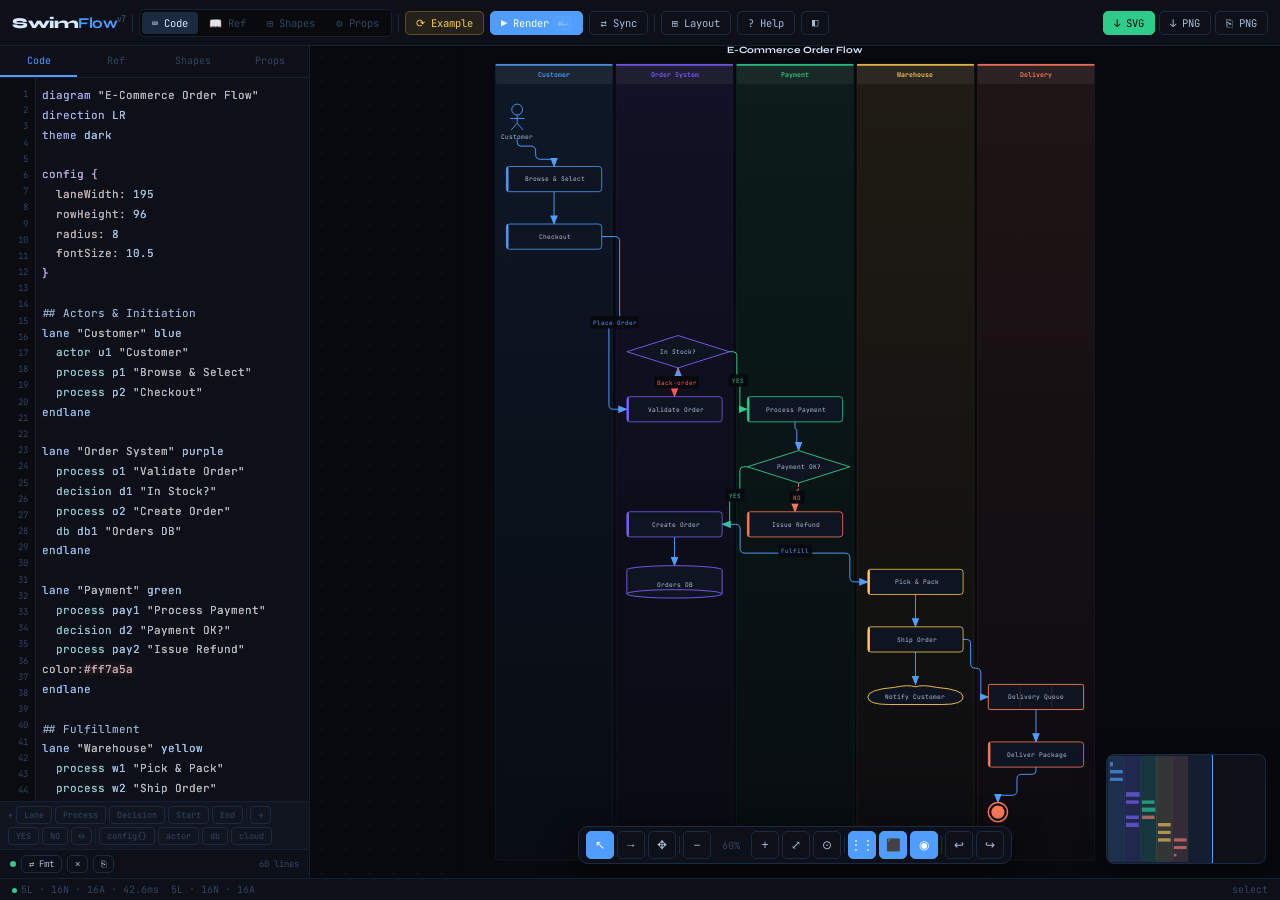
==== commit 48bebe84: "Implement feature X to enhance user experience and fix bug Y in module Z" ====
--- a/app/index.html
+++ b/app/index.html
@@ -1,10 +1,9 @@
 <!DOCTYPE html>
-
 <html lang="en">
 <head>
 <meta charset="UTF-8">
 <meta name="viewport" content="width=device-width, initial-scale=1.0">
-<title>SwimFlow v7</title>
+<title>SwimFlow</title>
 <style>
 @import url('https://fonts.googleapis.com/css2?family=JetBrains+Mono:wght@300;400;500;600&family=Syne:wght@700;800&display=swap');
 :root{
@@ -388,101 +387,99 @@
 const GRID=20,SVG_W=5000,SVG_H=4000,LH=34,CR=16;
 
 const PORTS={
-top:[.5,0,0,-1],bottom:[.5,1,0,1],left:[0,.5,-1,0],right:[1,.5,1,0],
-‘top-left’:[.18,0,0,-1],‘top-right’:[.82,0,0,-1],
-‘bottom-left’:[.18,1,0,1],‘bottom-right’:[.82,1,0,1]
+  top:[.5,0,0,-1],bottom:[.5,1,0,1],left:[0,.5,-1,0],right:[1,.5,1,0],
+  'top-left':[.18,0,0,-1],'top-right':[.82,0,0,-1],
+  'bottom-left':[.18,1,0,1],'bottom-right':[.82,1,0,1]
 };
 const PORT_KEYS=Object.keys(PORTS);
 
 const NC={ // named colors
-blue:’#4f9eff’,purple:’#7c5cfc’,green:’#2ecc8a’,yellow:’#ffc84a’,
-red:’#ff7a5a’,pink:’#e05cff’,cyan:’#4fd1e0’,orange:’#ff9a3c’,
-teal:’#2eccba’,gray:’#6a7a9a’,white:’#dde8ff’,black:’#1a2030’
+  blue:'#4f9eff',purple:'#7c5cfc',green:'#2ecc8a',yellow:'#ffc84a',
+  red:'#ff7a5a',pink:'#e05cff',cyan:'#4fd1e0',orange:'#ff9a3c',
+  teal:'#2eccba',gray:'#6a7a9a',white:'#dde8ff',black:'#1a2030'
 };
 
 const THEMES={
-dark:{bg:’#07090e’,nBg:’#0f1520’,tx:’#a8bcd8’,ttl:’#d8e8ff’,hBg:‘rgba(255,255,255,.06)’},
-light:{bg:’#eef2fa’,nBg:’#ffffff’,tx:’#1e2840’,ttl:’#060c24’,hBg:‘rgba(0,0,60,.06)’},
-blue:{bg:’#020c18’,nBg:’#040f1e’,tx:’#6ab0d8’,ttl:’#c0e4ff’,hBg:‘rgba(60,130,255,.1)’},
-sepia:{bg:’#100d07’,nBg:’#18130e’,tx:’#c0a870’,ttl:’#e8d090’,hBg:‘rgba(180,130,40,.1)’}
+  dark:{bg:'#07090e',nBg:'#0f1520',tx:'#a8bcd8',ttl:'#d8e8ff',hBg:'rgba(255,255,255,.06)'},
+  light:{bg:'#eef2fa',nBg:'#ffffff',tx:'#1e2840',ttl:'#060c24',hBg:'rgba(0,0,60,.06)'},
+  blue:{bg:'#020c18',nBg:'#040f1e',tx:'#6ab0d8',ttl:'#c0e4ff',hBg:'rgba(60,130,255,.1)'},
+  sepia:{bg:'#100d07',nBg:'#18130e',tx:'#c0a870',ttl:'#e8d090',hBg:'rgba(180,130,40,.1)'}
 };
 
 const DEF_CFG={laneWidth:190,laneGap:6,rowHeight:94,radius:6,fontSize:10.5,padding:18};
-const ARROW_DEF={color:null,width:1.6,atype:‘solid’,endMark:‘arrow’,startMark:‘none’,
-radius:null,opacity:1,labelOffset:.5,bidir:false,style:‘normal’,flipRoute:false,waypoints:[]};
+const ARROW_DEF={color:null,width:1.6,atype:'solid',endMark:'arrow',startMark:'none',
+  radius:null,opacity:1,labelOffset:.5,bidir:false,style:'normal',flipRoute:false,waypoints:[]};
 
 let S={
-nodes:[],lanes:[],arrows:[],cfg:{…DEF_CFG},
-title:’’,direction:‘LR’,theme:‘dark’,
-sel:new Set(),tool:‘sel’,snap:true,showMM:true,showPorts:true,
-zoom:1,pan:{x:80,y:60},dragging:null,arrowDraw:null,selBox:null,
-history:[],future:[],uidC:1
+  nodes:[],lanes:[],arrows:[],cfg:{...DEF_CFG},
+  title:'',direction:'LR',theme:'dark',
+  sel:new Set(),tool:'sel',snap:true,showMM:true,showPorts:true,
+  zoom:1,pan:{x:80,y:60},dragging:null,arrowDraw:null,selBox:null,
+  history:[],future:[],uidC:1
 };
 let _hov=null;
 const g=id=>document.getElementById(id);
-const esc=s=>String(s||’’).replace(/&/g,’&’).replace(/</g,’<’).replace(/>/g,’>’).replace(/”/g,’"’);
-const rc=c=>{if(!c)return null;const n=NC[c.toLowerCase()];if(n)return n;if(c.startsWith(’#’))return c;return null};
+const esc=s=>String(s||'').replace(/&/g,'&amp;').replace(/</g,'&lt;').replace(/>/g,'&gt;').replace(/"/g,'&quot;');
+const rc=c=>{if(!c)return null;const n=NC[c.toLowerCase()];if(n)return n;if(c.startsWith('#'))return c;return null};
 const f=v=>Math.round(v*10)/10;
-function uid(p=‘n’){return p+(S.uidC++)}
+function uid(p='n'){return p+(S.uidC++)}
 
 // ══════ EXAMPLE ══════════════════════════════════════════════
-const EXAMPLE=`diagram “E-Commerce Order Flow”
+const EXAMPLE=`diagram "E-Commerce Order Flow"
 direction LR
 theme dark
 
 config {
-laneWidth: 195
-rowHeight: 96
-radius: 8
-fontSize: 10.5
+  laneWidth: 195
+  rowHeight: 96
+  radius: 8
+  fontSize: 10.5
 }
 
 ## Actors & Initiation
-
-lane “Customer” blue
-actor u1 “Customer”
-process p1 “Browse & Select”
-process p2 “Checkout”
+lane "Customer" blue
+  actor u1 "Customer"
+  process p1 "Browse & Select"
+  process p2 "Checkout"
 endlane
 
-lane “Order System” purple
-process o1 “Validate Order”
-decision d1 “In Stock?”
-process o2 “Create Order”
-db db1 “Orders DB”
+lane "Order System" purple
+  process o1 "Validate Order"
+  decision d1 "In Stock?"
+  process o2 "Create Order"
+  db db1 "Orders DB"
 endlane
 
-lane “Payment” green
-process pay1 “Process Payment”
-decision d2 “Payment OK?”
-process pay2 “Issue Refund” color:#ff7a5a
+lane "Payment" green
+  process pay1 "Process Payment"
+  decision d2 "Payment OK?"
+  process pay2 "Issue Refund" color:#ff7a5a
 endlane
 
 ## Fulfillment
-
-lane “Warehouse” yellow
-process w1 “Pick & Pack”
-process w2 “Ship Order”
-cloud c1 “Notify Customer”
+lane "Warehouse" yellow
+  process w1 "Pick & Pack"
+  process w2 "Ship Order"
+  cloud c1 "Notify Customer"
 endlane
 
-lane “Delivery” red
-queue q1 “Delivery Queue”
-process del1 “Deliver Package”
-end done
+lane "Delivery" red
+  queue q1 "Delivery Queue"
+  process del1 "Deliver Package"
+  end done
 endlane
 
 arrow u1 -> p1
 arrow p1 -> p2
-arrow p2 -> o1 “Place Order” from:right to:left
+arrow p2 -> o1 "Place Order" from:right to:left
 arrow o1 -> d1
 arrow d1 -> pay1 YES from:right to:left
-arrow d1 -> o1 NO “Back-order” style:dashed
+arrow d1 -> o1 NO "Back-order" style:dashed
 arrow pay1 -> d2
 arrow d2 -> o2 YES
 arrow d2 -> pay2 NO style:dashed color:red
 arrow o2 -> db1
-arrow o2 -> w1 “Fulfill” from:right to:left
+arrow o2 -> w1 "Fulfill" from:right to:left
 arrow w1 -> w2
 arrow w2 -> q1 from:right to:left
 arrow w2 -> c1
@@ -491,555 +488,562 @@
 
 // ══════ PARSER ════════════════════════════════════════════════
 function parseCode(src){
-const R={title:’’,direction:‘LR’,theme:‘dark’,cfg:{…DEF_CFG},lanes:[],nodes:[],arrows:[],errors:[]};
-let lane=null,inCfg=false;
-src.split(’\n’).forEach((raw,i)=>{
-const line=raw.replace(///.*$/,’’).trim();
-if(!line||line.startsWith(’##’))return;
-if(inCfg){
-if(line===’}’){inCfg=false;return;}
-const m=line.match(/^(\w+)\s*[=:]\s*(.+)/);
-if(m){
-const k=m[1].toLowerCase(),v=parseFloat(m[2]);
-if(k===‘lanewidth’)R.cfg.laneWidth=v;
-else if(k===‘lanegap’)R.cfg.laneGap=v;
-else if(k===‘rowheight’)R.cfg.rowHeight=v;
-else if(k===‘radius’)R.cfg.radius=v;
-else if(k===‘fontsize’)R.cfg.fontSize=v;
-else if(k===‘padding’)R.cfg.padding=v;
-}
-return;
-}
-const p=tok(line);if(!p.length)return;
-const c=p[0].toLowerCase();
-if(c===‘diagram’)R.title=p[1]||’’;
-else if(c===‘direction’)R.direction=(p[1]||‘LR’).toUpperCase();
-else if(c===‘theme’)R.theme=p[1]||‘dark’;
-else if(c===‘config’&&line.includes(’{’))inCfg=true;
-else if(c===‘lane’){
-let col=p[2]||‘blue’;const cc=rc(col);col=cc||NC.blue;
-lane={id:‘ln_’+(p[1]||uid(‘L’)).replace(/\W/g,’_’),name:p[1]||‘Lane’,color:col};
-R.lanes.push(lane);
-}
-else if(c===‘endlane’)lane=null;
-else if([‘start’,‘end’,‘process’,‘decision’,‘note’,‘io’,‘sub’,‘actor’,‘db’,‘cloud’,‘queue’].includes(c)){
-if(!lane){R.errors.push(`L${i+1}: node outside lane`);return;}
-const id=p[1];if(!id){R.errors.push(`L${i+1}: missing id`);return;}
-let lbl=null,mx=null,my=null,mw=null,mh=null,mcolor=null;
-// parse remaining tokens: quoted string = label, key:val = options
-for(let j=2;j<p.length;j++){
-const t=p[j];
-if(t.includes(’:’)){
-const ci=t.indexOf(’:’),k=t.slice(0,ci).toLowerCase(),v=t.slice(ci+1);
-if(k===‘x’)mx=+v;else if(k===‘y’)my=+v;
-else if(k===‘w’)mw=+v;else if(k===‘h’)mh=+v;
-else if(k===‘color’){mcolor=rc(v)||v;}
-} else if(lbl===null){
-lbl=t; // first non-kv token is label (quoted or not)
-}
-}
-if(lbl===null)lbl=id;
-R.nodes.push({id,type:c,label:lbl,laneId:lane.id,mx,my,mw,mh,mcolor,color:lane.color});
-}
-else if(c===‘arrow’){
-let ai=-1,atype=‘solid’,bidir=false;
-for(let j=1;j<p.length;j++){
-if(p[j]===’->’){ai=j;break;}
-if(p[j]===’–>’){ai=j;atype=‘dashed’;break;}
-if(p[j]===’-x’){ai=j;atype=‘blocked’;break;}
-if(p[j]===’<->’){ai=j;bidir=true;break;}
-}
-if(ai<0){R.errors.push(`L${i+1}: missing arrow operator`);return;}
-const from=p[ai-1],to=p[ai+1];if(!from||!to)return;
-let lbl=’’,style=‘normal’,fromPort=null,toPort=null;
-let acolor=null,awidth=null,aend=null,aflip=false,aradius=null,adash=null;
-p.slice(ai+2).forEach(t=>{
-if(!t.includes(’:’)){
-const u=t.toUpperCase();
-if(u===‘YES’){style=‘yes’;if(!lbl)lbl=‘YES’;}
-else if(u===‘NO’){style=‘no’;if(!lbl)lbl=‘NO’;}
-else if(u===‘FLIP’)aflip=true;
-else if(!lbl||lbl===‘YES’||lbl===‘NO’)lbl=t;
-return;
-}
-const ci=t.indexOf(’:’),k=t.slice(0,ci).toLowerCase(),v=t.slice(ci+1);
-if(k===‘from’)fromPort=v;
-else if(k===‘to’)toPort=v;
-else if(k===‘color’)acolor=rc(v)||v;
-else if(k===‘width’||k===‘w’)awidth=+v;
-else if(k===‘style’)adash=v;
-else if(k===‘end’)aend=v;
-else if(k===‘radius’||k===‘r’)aradius=+v;
-});
-if(adash&&adash!==‘solid’)atype=adash;
-R.arrows.push({…ARROW_DEF,id:uid(‘ar’),from,to,label:lbl,style,atype,bidir,
-fromPort,toPort,flipRoute:aflip,
-…(acolor?{color:acolor}:{}),
-…(awidth?{width:awidth}:{}),
-…(aend?{endMark:aend}:{}),
-…(aradius!=null?{radius:aradius}:{})
-});
-}
-});
-return R;
+  const R={title:'',direction:'LR',theme:'dark',cfg:{...DEF_CFG},lanes:[],nodes:[],arrows:[],errors:[]};
+  let lane=null,inCfg=false;
+  src.split('\n').forEach((raw,i)=>{
+    const line=raw.replace(/\/\/.*$/,'').trim();
+    if(!line||line.startsWith('##'))return;
+    if(inCfg){
+      if(line==='}'){inCfg=false;return;}
+      const m=line.match(/^(\w+)\s*[=:]\s*(.+)/);
+      if(m){
+        const k=m[1].toLowerCase(),v=parseFloat(m[2]);
+        if(k==='lanewidth')R.cfg.laneWidth=v;
+        else if(k==='lanegap')R.cfg.laneGap=v;
+        else if(k==='rowheight')R.cfg.rowHeight=v;
+        else if(k==='radius')R.cfg.radius=v;
+        else if(k==='fontsize')R.cfg.fontSize=v;
+        else if(k==='padding')R.cfg.padding=v;
+      }
+      return;
+    }
+    const p=tok(line);if(!p.length)return;
+    const c=p[0].toLowerCase();
+    if(c==='diagram')R.title=p[1]||'';
+    else if(c==='direction')R.direction=(p[1]||'LR').toUpperCase();
+    else if(c==='theme')R.theme=p[1]||'dark';
+    else if(c==='config'&&line.includes('{'))inCfg=true;
+    else if(c==='lane'){
+      let col=p[2]||'blue';const cc=rc(col);col=cc||NC.blue;
+      lane={id:'ln_'+(p[1]||uid('L')).replace(/\W/g,'_'),name:p[1]||'Lane',color:col};
+      R.lanes.push(lane);
+    }
+    else if(c==='endlane')lane=null;
+    else if(['start','end','process','decision','note','io','sub','actor','db','cloud','queue'].includes(c)){
+      if(!lane){R.errors.push(`L${i+1}: node outside lane`);return;}
+      const id=p[1];if(!id){R.errors.push(`L${i+1}: missing id`);return;}
+      let lbl=null,mx=null,my=null,mw=null,mh=null,mcolor=null;
+      // parse remaining tokens: quoted string = label, key:val = options
+      for(let j=2;j<p.length;j++){
+        const t=p[j];
+        if(t.includes(':')){
+          const ci=t.indexOf(':'),k=t.slice(0,ci).toLowerCase(),v=t.slice(ci+1);
+          if(k==='x')mx=+v;else if(k==='y')my=+v;
+          else if(k==='w')mw=+v;else if(k==='h')mh=+v;
+          else if(k==='color'){mcolor=rc(v)||v;}
+        } else if(lbl===null){
+          lbl=t; // first non-kv token is label (quoted or not)
+        }
+      }
+      if(lbl===null)lbl=id;
+      R.nodes.push({id,type:c,label:lbl,laneId:lane.id,mx,my,mw,mh,mcolor,color:lane.color});
+    }
+    else if(c==='arrow'){
+      let ai=-1,atype='solid',bidir=false;
+      for(let j=1;j<p.length;j++){
+        if(p[j]==='->'){ai=j;break;}
+        if(p[j]==='-->'){ai=j;atype='dashed';break;}
+        if(p[j]==='-x'){ai=j;atype='blocked';break;}
+        if(p[j]==='<->'){ai=j;bidir=true;break;}
+      }
+      if(ai<0){R.errors.push(`L${i+1}: missing arrow operator`);return;}
+      const from=p[ai-1],to=p[ai+1];if(!from||!to)return;
+      let lbl='',style='normal',fromPort=null,toPort=null;
+      let acolor=null,awidth=null,aend=null,aflip=false,aradius=null,adash=null;
+      p.slice(ai+2).forEach(t=>{
+        if(!t.includes(':')){
+          const u=t.toUpperCase();
+          if(u==='YES'){style='yes';if(!lbl)lbl='YES';}
+          else if(u==='NO'){style='no';if(!lbl)lbl='NO';}
+          else if(u==='FLIP')aflip=true;
+          else if(!lbl||lbl==='YES'||lbl==='NO')lbl=t;
+          return;
+        }
+        const ci=t.indexOf(':'),k=t.slice(0,ci).toLowerCase(),v=t.slice(ci+1);
+        if(k==='from')fromPort=v;
+        else if(k==='to')toPort=v;
+        else if(k==='color')acolor=rc(v)||v;
+        else if(k==='width'||k==='w')awidth=+v;
+        else if(k==='style')adash=v;
+        else if(k==='end')aend=v;
+        else if(k==='radius'||k==='r')aradius=+v;
+      });
+      if(adash&&adash!=='solid')atype=adash;
+      R.arrows.push({...ARROW_DEF,id:uid('ar'),from,to,label:lbl,style,atype,bidir,
+        fromPort,toPort,flipRoute:aflip,
+        ...(acolor?{color:acolor}:{}),
+        ...(awidth?{width:awidth}:{}),
+        ...(aend?{endMark:aend}:{}),
+        ...(aradius!=null?{radius:aradius}:{})
+      });
+    }
+  });
+  return R;
 }
 
 function tok(line){
-const T=[];let cur=’’,q=false;
-for(const ch of line){
-if(ch===’”’&&!q){q=true;}
-else if(ch===’”’&&q){q=false;T.push(cur);cur=’’;}
-else if((ch===’ ‘||ch===’\t’)&&!q){if(cur){T.push(cur);cur=’’;}}
-else cur+=ch;
-}
-if(cur)T.push(cur);return T;
+  const T=[];let cur='',q=false;
+  for(const ch of line){
+    if(ch==='"'&&!q){q=true;}
+    else if(ch==='"'&&q){q=false;T.push(cur);cur='';}
+    else if((ch===' '||ch==='\t')&&!q){if(cur){T.push(cur);cur='';}}
+    else cur+=ch;
+  }
+  if(cur)T.push(cur);return T;
 }
 
 // ══════ LAYOUT ════════════════════════════════════════════════
 function bfsRank(nodes,arrows){
-const succ={},pred={};
-nodes.forEach(n=>{succ[n.id]=[];pred[n.id]=[];});
-arrows.forEach(a=>{if(succ[a.from])succ[a.from].push(a.to);if(pred[a.to])pred[a.to].push(a.from);});
-const rank={};nodes.forEach(n=>rank[n.id]=n.mx!=null?-2:-1);
-const q=nodes.filter(n=>pred[n.id].length===0&&n.mx==null).map(n=>{rank[n.id]=0;return n.id;});
-let h=0;const vis=new Set();
-while(h<q.length){const id=q[h++];if(vis.has(id))continue;vis.add(id);
-(succ[id]||[]).forEach(s=>{if(rank[s]===-2)return;const nr=rank[id]+1;if(rank[s]<nr){rank[s]=nr;q.push(s);}});}
-nodes.forEach(n=>{if(rank[n.id]===-1)rank[n.id]=0;});
-return rank;
+  const succ={},pred={};
+  nodes.forEach(n=>{succ[n.id]=[];pred[n.id]=[];});
+  arrows.forEach(a=>{if(succ[a.from])succ[a.from].push(a.to);if(pred[a.to])pred[a.to].push(a.from);});
+  const rank={};nodes.forEach(n=>rank[n.id]=n.mx!=null?-2:-1);
+  const q=nodes.filter(n=>pred[n.id].length===0&&n.mx==null).map(n=>{rank[n.id]=0;return n.id;});
+  let h=0;const vis=new Set();
+  while(h<q.length){const id=q[h++];if(vis.has(id))continue;vis.add(id);
+    (succ[id]||[]).forEach(s=>{if(rank[s]===-2)return;const nr=rank[id]+1;if(rank[s]<nr){rank[s]=nr;q.push(s);}});}
+  nodes.forEach(n=>{if(rank[n.id]===-1)rank[n.id]=0;});
+  return rank;
 }
 
 function nGeom(type,mw,mh,cfg){
-const NW=cfg.laneWidth-2*cfg.padding;
-if(type===‘start’||type===‘end’)return{w:CR*2,h:CR*2};
-if(type===‘decision’)return{w:mw||(NW+12),h:mh||54};
-if(type===‘actor’)return{w:mw||36,h:mh||58};
-if(type===‘db’)return{w:mw||NW,h:mh||54};
-return{w:mw||NW,h:mh||42};
+  const NW=cfg.laneWidth-2*cfg.padding;
+  if(type==='start'||type==='end')return{w:CR*2,h:CR*2};
+  if(type==='decision')return{w:mw||(NW+12),h:mh||54};
+  if(type==='actor')return{w:mw||36,h:mh||58};
+  if(type==='db')return{w:mw||NW,h:mh||54};
+  return{w:mw||NW,h:mh||42};
 }
 
 function buildLayout(parsed,ox=60,oy=60){
-S.title=parsed.title;S.direction=parsed.direction;S.theme=parsed.theme;
-S.cfg={…DEF_CFG,…parsed.cfg};
-S.nodes=[];S.lanes=[];S.arrows=[];
-const cfg=S.cfg;
-const ranks=bfsRank(parsed.nodes,parsed.arrows);
-const maxRank=Math.max(0,…Object.values(ranks).filter(r=>r>=0));
-const TH=parsed.title?46:0;
-const lH=LH+14+(maxRank+1)*cfg.rowHeight+32;
-const laneMap={};
-parsed.lanes.forEach((l,li)=>{
-const lane={id:l.id,name:l.name,color:l.color,
-x:ox+li*(cfg.laneWidth+cfg.laneGap),y:oy+TH,w:cfg.laneWidth,h:lH};
-laneMap[l.id]=lane;S.lanes.push(lane);
-});
-parsed.nodes.forEach(n=>{
-const lane=laneMap[n.laneId];if(!lane)return;
-const gm=nGeom(n.type,n.mw,n.mh,cfg);
-let nx,ny;
-if(n.mx!=null&&n.my!=null){nx=n.mx;ny=n.my;}
-else{const r=ranks[n.id]||0;nx=lane.x+cfg.padding;ny=lane.y+LH+14+r*cfg.rowHeight+(cfg.rowHeight-gm.h)/2;}
-S.nodes.push({id:n.id,type:n.type,label:n.label,laneId:n.laneId,
-color:n.mcolor||n.color,x:nx,y:ny,w:gm.w,h:gm.h});
-});
-parsed.arrows.forEach(a=>S.arrows.push({…a}));
+  S.title=parsed.title;S.direction=parsed.direction;S.theme=parsed.theme;
+  S.cfg={...DEF_CFG,...parsed.cfg};
+  S.nodes=[];S.lanes=[];S.arrows=[];
+  const cfg=S.cfg;
+  const ranks=bfsRank(parsed.nodes,parsed.arrows);
+  const maxRank=Math.max(0,...Object.values(ranks).filter(r=>r>=0));
+  const TH=parsed.title?46:0;
+  const lH=LH+14+(maxRank+1)*cfg.rowHeight+32;
+  const laneMap={};
+  parsed.lanes.forEach((l,li)=>{
+    const lane={id:l.id,name:l.name,color:l.color,
+      x:ox+li*(cfg.laneWidth+cfg.laneGap),y:oy+TH,w:cfg.laneWidth,h:lH};
+    laneMap[l.id]=lane;S.lanes.push(lane);
+  });
+  parsed.nodes.forEach(n=>{
+    const lane=laneMap[n.laneId];if(!lane)return;
+    const gm=nGeom(n.type,n.mw,n.mh,cfg);
+    let nx,ny;
+    if(n.mx!=null&&n.my!=null){nx=n.mx;ny=n.my;}
+    else{const r=ranks[n.id]||0;nx=lane.x+cfg.padding;ny=lane.y+LH+14+r*cfg.rowHeight+(cfg.rowHeight-gm.h)/2;}
+    S.nodes.push({id:n.id,type:n.type,label:n.label,laneId:n.laneId,
+      color:n.mcolor||n.color,x:nx,y:ny,w:gm.w,h:gm.h});
+  });
+  parsed.arrows.forEach(a=>S.arrows.push({...a}));
 }
 
 // ══════ PORTS ═════════════════════════════════════════════════
 function portXY(node,key){
-if(!key||!PORTS[key])return{x:node.x+node.w/2,y:node.y+node.h/2,dx:0,dy:0};
-const[fx,fy,dx,dy]=PORTS[key];
-return{x:node.x+node.w*fx,y:node.y+node.h*fy,dx,dy};
+  if(!key||!PORTS[key])return{x:node.x+node.w/2,y:node.y+node.h/2,dx:0,dy:0};
+  const[fx,fy,dx,dy]=PORTS[key];
+  return{x:node.x+node.w*fx,y:node.y+node.h*fy,dx,dy};
 }
 function resolvePorts(fn,tn,fp,tp){
-if(fp&&tp)return{fp,tp};
-const dx=tn.x+tn.w/2-(fn.x+fn.w/2),dy=tn.y+tn.h/2-(fn.y+fn.h/2);
-if(!fp&&!tp){fp=Math.abs(dx)>=Math.abs(dy)?(dx>=0?‘right’:‘left’):(dy>=0?‘bottom’:‘top’);tp={right:‘left’,left:‘right’,bottom:‘top’,top:‘bottom’}[fp];}
-else if(fp&&!tp){const m={right:‘left’,left:‘right’,top:‘bottom’,bottom:‘top’,‘top-left’:‘bottom-right’,‘top-right’:‘bottom-left’,‘bottom-left’:‘top-right’,‘bottom-right’:‘top-left’};tp=m[fp]||‘top’;}
-else if(!fp&&tp){const m={right:‘left’,left:‘right’,top:‘bottom’,bottom:‘top’,‘top-left’:‘bottom-right’,‘top-right’:‘bottom-left’,‘bottom-left’:‘top-right’,‘bottom-right’:‘top-left’};fp=m[tp]||‘bottom’;}
-return{fp,tp};
+  if(fp&&tp)return{fp,tp};
+  const dx=tn.x+tn.w/2-(fn.x+fn.w/2),dy=tn.y+tn.h/2-(fn.y+fn.h/2);
+  if(!fp&&!tp){fp=Math.abs(dx)>=Math.abs(dy)?(dx>=0?'right':'left'):(dy>=0?'bottom':'top');tp={right:'left',left:'right',bottom:'top',top:'bottom'}[fp];}
+  else if(fp&&!tp){const m={right:'left',left:'right',top:'bottom',bottom:'top','top-left':'bottom-right','top-right':'bottom-left','bottom-left':'top-right','bottom-right':'top-left'};tp=m[fp]||'top';}
+  else if(!fp&&tp){const m={right:'left',left:'right',top:'bottom',bottom:'top','top-left':'bottom-right','top-right':'bottom-left','bottom-left':'top-right','bottom-right':'top-left'};fp=m[tp]||'bottom';}
+  return{fp,tp};
 }
 
 // ══════ ROUTING ═══════════════════════════════════════════════
 function buildPath(fn,tn,fp,tp,flip,wps,radius){
-const src=portXY(fn,fp),dst=portXY(tn,tp);
-const r=radius??S.cfg.radius??6;
-if(wps&&wps.length)return smooth([src,…wps,dst],r);
-// self-loop
-if(fn.id===tn.id){const lx=fn.x+fn.w+50;return smooth([src,{x:lx,y:fn.y-24},{x:lx+28,y:fn.y+fn.h/2},{x:lx,y:fn.y+fn.h+24},dst],r);}
-const sx=src.x,sy=src.y,ex=dst.x,ey=dst.y;
-const sdx=src.dx||0,sdy=src.dy||0,edx=dst.dx||0,edy=dst.dy||0;
-const STUB=Math.min(30,Math.max(12,Math.abs(ex-sx)*.13,Math.abs(ey-sy)*.13));
-const p1={x:sx+sdx*STUB,y:sy+sdy*STUB},p2={x:ex+edx*STUB,y:ey+edy*STUB};
-const eH=Math.abs(sdx)>0,ntH=Math.abs(edx)>0;
-let pts;
-if(eH&&ntH){const my=(p1.y+p2.y)/2;pts=flip?[{x:sx,y:sy},{x:(p1.x+p2.x)/2,y:sy},{x:(p1.x+p2.x)/2,y:ey},{x:ex,y:ey}]:[{x:sx,y:sy},{x:p1.x,y:sy},{x:p1.x,y:my},{x:p2.x,y:my},{x:p2.x,y:ey},{x:ex,y:ey}];}
-else if(!eH&&!ntH){const mx=(p1.x+p2.x)/2;pts=flip?[{x:sx,y:sy},{x:sx,y:(p1.y+p2.y)/2},{x:ex,y:(p1.y+p2.y)/2},{x:ex,y:ey}]:[{x:sx,y:sy},{x:sx,y:p1.y},{x:mx,y:p1.y},{x:mx,y:p2.y},{x:ex,y:p2.y},{x:ex,y:ey}];}
-else if(eH&&!ntH)pts=[{x:sx,y:sy},{x:p2.x,y:sy},{x:p2.x,y:ey},{x:ex,y:ey}];
-else pts=[{x:sx,y:sy},{x:sx,y:p2.y},{x:ex,y:p2.y},{x:ex,y:ey}];
-return smooth(pts,r);
+  const src=portXY(fn,fp),dst=portXY(tn,tp);
+  const r=radius??S.cfg.radius??6;
+  if(wps&&wps.length)return smooth([src,...wps,dst],r);
+  // self-loop
+  if(fn.id===tn.id){const lx=fn.x+fn.w+50;return smooth([src,{x:lx,y:fn.y-24},{x:lx+28,y:fn.y+fn.h/2},{x:lx,y:fn.y+fn.h+24},dst],r);}
+  const sx=src.x,sy=src.y,ex=dst.x,ey=dst.y;
+  const sdx=src.dx||0,sdy=src.dy||0,edx=dst.dx||0,edy=dst.dy||0;
+  const STUB=Math.min(30,Math.max(12,Math.abs(ex-sx)*.13,Math.abs(ey-sy)*.13));
+  const p1={x:sx+sdx*STUB,y:sy+sdy*STUB},p2={x:ex+edx*STUB,y:ey+edy*STUB};
+  const eH=Math.abs(sdx)>0,ntH=Math.abs(edx)>0;
+  let pts;
+  if(eH&&ntH){const my=(p1.y+p2.y)/2;pts=flip?[{x:sx,y:sy},{x:(p1.x+p2.x)/2,y:sy},{x:(p1.x+p2.x)/2,y:ey},{x:ex,y:ey}]:[{x:sx,y:sy},{x:p1.x,y:sy},{x:p1.x,y:my},{x:p2.x,y:my},{x:p2.x,y:ey},{x:ex,y:ey}];}
+  else if(!eH&&!ntH){const mx=(p1.x+p2.x)/2;pts=flip?[{x:sx,y:sy},{x:sx,y:(p1.y+p2.y)/2},{x:ex,y:(p1.y+p2.y)/2},{x:ex,y:ey}]:[{x:sx,y:sy},{x:sx,y:p1.y},{x:mx,y:p1.y},{x:mx,y:p2.y},{x:ex,y:p2.y},{x:ex,y:ey}];}
+  else if(eH&&!ntH)pts=[{x:sx,y:sy},{x:p2.x,y:sy},{x:p2.x,y:ey},{x:ex,y:ey}];
+  else pts=[{x:sx,y:sy},{x:sx,y:p2.y},{x:ex,y:p2.y},{x:ex,y:ey}];
+  return smooth(pts,r);
 }
 function smooth(pts,r){
-const cl=pts.filter((p,i)=>i===0||Math.hypot(p.x-pts[i-1].x,p.y-pts[i-1].y)>.5);
-if(cl.length<2)return`M ${f(pts[0].x)} ${f(pts[0].y)}`;
-if(!r||r<1)return cl.map((p,i)=>i===0?`M ${f(p.x)} ${f(p.y)}`:`L ${f(p.x)} ${f(p.y)}`).join(’ ’);
-let d=`M ${f(cl[0].x)} ${f(cl[0].y)}`;
-for(let i=1;i<cl.length-1;i++){
-const a=cl[i-1],b=cl[i],c=cl[i+1];
-const d1=Math.hypot(b.x-a.x,b.y-a.y),d2=Math.hypot(c.x-b.x,c.y-b.y);
-const rc2=Math.min(r,d1/2,d2/2);
-d+=` L ${f(b.x-(b.x-a.x)/d1*rc2)} ${f(b.y-(b.y-a.y)/d1*rc2)} Q ${f(b.x)} ${f(b.y)} ${f(b.x+(c.x-b.x)/d2*rc2)} ${f(b.y+(c.y-b.y)/d2*rc2)}`;
-}
-return d+` L ${f(cl[cl.length-1].x)} ${f(cl[cl.length-1].y)}`;
+  const cl=pts.filter((p,i)=>i===0||Math.hypot(p.x-pts[i-1].x,p.y-pts[i-1].y)>.5);
+  if(cl.length<2)return`M ${f(pts[0].x)} ${f(pts[0].y)}`;
+  if(!r||r<1)return cl.map((p,i)=>i===0?`M ${f(p.x)} ${f(p.y)}`:`L ${f(p.x)} ${f(p.y)}`).join(' ');
+  let d=`M ${f(cl[0].x)} ${f(cl[0].y)}`;
+  for(let i=1;i<cl.length-1;i++){
+    const a=cl[i-1],b=cl[i],c=cl[i+1];
+    const d1=Math.hypot(b.x-a.x,b.y-a.y),d2=Math.hypot(c.x-b.x,c.y-b.y);
+    const rc2=Math.min(r,d1/2,d2/2);
+    d+=` L ${f(b.x-(b.x-a.x)/d1*rc2)} ${f(b.y-(b.y-a.y)/d1*rc2)} Q ${f(b.x)} ${f(b.y)} ${f(b.x+(c.x-b.x)/d2*rc2)} ${f(b.y+(c.y-b.y)/d2*rc2)}`;
+  }
+  return d+` L ${f(cl[cl.length-1].x)} ${f(cl[cl.length-1].y)}`;
 }
 function pathPt(d,t){
-const re=/[ML]\s*(-?[\d.]+)\s+(-?[\d.]+)/g;
-const pts=[];let m;while((m=re.exec(d))!==null)pts.push({x:+m[1],y:+m[2]});
-if(!pts.length)return[0,0];
-let tot=0,segs=[];for(let i=1;i<pts.length;i++){const s=Math.hypot(pts[i].x-pts[i-1].x,pts[i].y-pts[i-1].y);segs.push(s);tot+=s;}
-if(!tot)return[pts[0].x,pts[0].y];
-let acc=0,tg=tot*Math.max(0,Math.min(1,t));
-for(let i=0;i<segs.length;i++){if(acc+segs[i]>=tg){const fr=(tg-acc)/segs[i];return[pts[i].x+(pts[i+1].x-pts[i].x)*fr,pts[i].y+(pts[i+1].y-pts[i].y)*fr];}acc+=segs[i];}
-return[pts[pts.length-1].x,pts[pts.length-1].y];
+  const re=/[ML]\s*(-?[\d.]+)\s+(-?[\d.]+)/g;
+  const pts=[];let m;while((m=re.exec(d))!==null)pts.push({x:+m[1],y:+m[2]});
+  if(!pts.length)return[0,0];
+  let tot=0,segs=[];for(let i=1;i<pts.length;i++){const s=Math.hypot(pts[i].x-pts[i-1].x,pts[i].y-pts[i-1].y);segs.push(s);tot+=s;}
+  if(!tot)return[pts[0].x,pts[0].y];
+  let acc=0,tg=tot*Math.max(0,Math.min(1,t));
+  for(let i=0;i<segs.length;i++){if(acc+segs[i]>=tg){const fr=(tg-acc)/segs[i];return[pts[i].x+(pts[i+1].x-pts[i].x)*fr,pts[i].y+(pts[i+1].y-pts[i].y)*fr];}acc+=segs[i];}
+  return[pts[pts.length-1].x,pts[pts.length-1].y];
 }
 
 // ══════ ARROW STYLE HELPERS ═══════════════════════════════════
-const aCol=a=>{if(a.color)return a.color;if(a.style===‘yes’)return’#2ecc8a’;if(a.style===‘no’)return’#ff5757’;if(a.atype===‘dashed’||a.atype===‘dotted’)return’#5a7a9a’;return’#4f9eff’;};
-const aDash=a=>a.atype===‘dashed’?‘6,4’:a.atype===‘dotted’?‘2.5,4’:’’;
-const aSW=a=>a.atype===‘thick’?(a.width||1.6)*2.4:a.width||1.6;
+const aCol=a=>{if(a.color)return a.color;if(a.style==='yes')return'#2ecc8a';if(a.style==='no')return'#ff5757';if(a.atype==='dashed'||a.atype==='dotted')return'#5a7a9a';return'#4f9eff';};
+const aDash=a=>a.atype==='dashed'?'6,4':a.atype==='dotted'?'2.5,4':'';
+const aSW=a=>a.atype==='thick'?(a.width||1.6)*2.4:a.width||1.6;
 
 // ══════ SVG RENDER ════════════════════════════════════════════
-const cv=g(‘cv’);
+const cv=g('cv');
 function mk(tag,attrs,par){
-const e=document.createElementNS(NS,tag);
-for(const[k,v]of Object.entries(attrs))e.setAttribute(k,String(v));
-if(par)par.appendChild(e);return e;
+  const e=document.createElementNS(NS,tag);
+  for(const[k,v]of Object.entries(attrs))e.setAttribute(k,String(v));
+  if(par)par.appendChild(e);return e;
 }
 
 function render(){
-while(cv.firstChild)cv.removeChild(cv.firstChild);
-const T=THEMES[S.theme]||THEMES.dark;
-const defs=mk(‘defs’,{},cv);
-const mrk=new Set();
-function mkM(id,col,type){
-const m=mk(‘marker’,{id,markerWidth:‘10’,markerHeight:‘8’,refX:‘9’,refY:‘4’,orient:‘auto-start-reverse’},defs);
-if(type===‘arrow’)mk(‘polygon’,{points:‘0 0,10 4,0 8’,fill:col},m);
-else if(type===‘open’)mk(‘polyline’,{points:‘0 0,9 4,0 8’,fill:‘none’,stroke:col,‘stroke-width’:‘1.5’},m);
-else if(type===‘diamond’)mk(‘polygon’,{points:‘0 4,5 0,10 4,5 8’,fill:col},m);
-else if(type===‘circle’)mk(‘circle’,{cx:‘5’,cy:‘4’,r:‘3.5’,fill:col},m);
-else if(type===‘blocked’)mk(‘line’,{x1:‘0’,y1:‘0’,x2:‘0’,y2:‘8’,stroke:col,‘stroke-width’:‘2’},m);
-}
-function getM(a){
-const col=aCol(a),sc=col.replace(’#’,’’);
-const et=a.atype===‘blocked’?‘blocked’:(a.endMark||‘arrow’);
-const st=a.bidir?‘arrow’:(a.startMark||‘none’);
-const eid=`me_${sc}_${et}`,sid=`ms_${sc}_${st}`;
-if(!mrk.has(eid)&&et!==‘none’){mrk.add(eid);mkM(eid,col,et);}
-if(!mrk.has(sid)&&st!==‘none’){mrk.add(sid);mkM(sid,col,st);}
-return{em:et!==‘none’?eid:’’,sm:st!==‘none’?sid:’’};
-}
-const root=mk(‘g’,{id:‘root’,transform:`translate(${S.pan.x},${S.pan.y}) scale(${S.zoom})`},cv);
-mk(‘rect’,{width:SVG_W,height:SVG_H,fill:T.bg},root);
-if(S.title){
-const allX=S.lanes.map(l=>l.x),allW=S.lanes.map(l=>l.w);
-const cx=allX.length?(Math.min(…allX)+Math.max(…allX.map((x,i)=>x+allW[i])))/2:500;
-const t=mk(‘text’,{x:cx,y:S.lanes.length?Math.min(…S.lanes.map(l=>l.y))-18:40,‘text-anchor’:‘middle’,fill:T.ttl,‘font-size’:‘16’,‘font-weight’:‘700’,‘font-family’:‘Syne,sans-serif’},root);
-t.textContent=S.title;
-}
-S.lanes.forEach((l,li)=>{
-const g2=mk(‘linearGradient’,{id:`lg${li}`,x1:‘0’,y1:‘0’,x2:‘0’,y2:‘1’},defs);
-mk(‘stop’,{offset:‘0%’,‘stop-color’:l.color,‘stop-opacity’:’.1’},g2);
-mk(‘stop’,{offset:‘100%’,‘stop-color’:l.color,‘stop-opacity’:’.02’},g2);
-});
-const lG=mk(‘g’,{id:‘lanesG’},root);
-S.lanes.forEach((l,li)=>rLane(l,li,T,lG));
-const aG=mk(‘g’,{id:‘arrG’},root);
-S.arrows.forEach(a=>rArrow(a,T,aG,getM));
-if(S.arrowDraw){
-const fn=S.nodes.find(n=>n.id===S.arrowDraw.fromId);
-if(fn){
-if(!mrk.has(‘me_4f9eff_arrow’)){mrk.add(‘me_4f9eff_arrow’);mkM(‘me_4f9eff_arrow’,’#4f9eff’,‘arrow’);}
-const src=portXY(fn,S.arrowDraw.fromPort),mp=S.arrowDraw.mp||{x:src.x+50,y:src.y};
-mk(‘line’,{x1:src.x,y1:src.y,x2:mp.x,y2:mp.y,stroke:’#4f9eff’,‘stroke-width’:‘1.5’,‘stroke-dasharray’:‘5,3’,‘marker-end’:‘url(#me_4f9eff_arrow)’,‘pointer-events’:‘none’},aG);
-}
-}
-const nG=mk(‘g’,{id:‘nodeG’},root);
-S.nodes.forEach(n=>rNode(n,T,nG));
-if(S.showPorts)S.nodes.forEach(n=>{
-if(_hov===n.id&&S.tool===‘arr’)rPorts(n,root,true);
-else if(S.sel.has(n.id))rPorts(n,root,false);
-});
-rSel(root);updateMM();updateSb();
+  while(cv.firstChild)cv.removeChild(cv.firstChild);
+  const T=THEMES[S.theme]||THEMES.dark;
+  const defs=mk('defs',{},cv);
+  const mrk=new Set();
+  function mkM(id,col,type){
+    const m=mk('marker',{id,markerWidth:'10',markerHeight:'8',refX:'9',refY:'4',orient:'auto-start-reverse'},defs);
+    if(type==='arrow')mk('polygon',{points:'0 0,10 4,0 8',fill:col},m);
+    else if(type==='open')mk('polyline',{points:'0 0,9 4,0 8',fill:'none',stroke:col,'stroke-width':'1.5'},m);
+    else if(type==='diamond')mk('polygon',{points:'0 4,5 0,10 4,5 8',fill:col},m);
+    else if(type==='circle')mk('circle',{cx:'5',cy:'4',r:'3.5',fill:col},m);
+    else if(type==='blocked')mk('line',{x1:'0',y1:'0',x2:'0',y2:'8',stroke:col,'stroke-width':'2'},m);
+  }
+  function getM(a){
+    const col=aCol(a),sc=col.replace('#','');
+    const et=a.atype==='blocked'?'blocked':(a.endMark||'arrow');
+    const st=a.bidir?'arrow':(a.startMark||'none');
+    const eid=`me_${sc}_${et}`,sid=`ms_${sc}_${st}`;
+    if(!mrk.has(eid)&&et!=='none'){mrk.add(eid);mkM(eid,col,et);}
+    if(!mrk.has(sid)&&st!=='none'){mrk.add(sid);mkM(sid,col,st);}
+    return{em:et!=='none'?eid:'',sm:st!=='none'?sid:''};
+  }
+  const root=mk('g',{id:'root',transform:`translate(${S.pan.x},${S.pan.y}) scale(${S.zoom})`},cv);
+  mk('rect',{width:SVG_W,height:SVG_H,fill:T.bg},root);
+  if(S.title){
+    const allX=S.lanes.map(l=>l.x),allW=S.lanes.map(l=>l.w);
+    const cx=allX.length?(Math.min(...allX)+Math.max(...allX.map((x,i)=>x+allW[i])))/2:500;
+    const t=mk('text',{x:cx,y:S.lanes.length?Math.min(...S.lanes.map(l=>l.y))-18:40,'text-anchor':'middle',fill:T.ttl,'font-size':'16','font-weight':'700','font-family':'Syne,sans-serif'},root);
+    t.textContent=S.title;
+  }
+  S.lanes.forEach((l,li)=>{
+    const g2=mk('linearGradient',{id:`lg${li}`,x1:'0',y1:'0',x2:'0',y2:'1'},defs);
+    mk('stop',{offset:'0%','stop-color':l.color,'stop-opacity':'.1'},g2);
+    mk('stop',{offset:'100%','stop-color':l.color,'stop-opacity':'.02'},g2);
+  });
+  const lG=mk('g',{id:'lanesG'},root);
+  S.lanes.forEach((l,li)=>rLane(l,li,T,lG));
+  const aG=mk('g',{id:'arrG'},root);
+  S.arrows.forEach(a=>rArrow(a,T,aG,getM));
+  if(S.arrowDraw){
+    const fn=S.nodes.find(n=>n.id===S.arrowDraw.fromId);
+    if(fn){
+      if(!mrk.has('me_4f9eff_arrow')){mrk.add('me_4f9eff_arrow');mkM('me_4f9eff_arrow','#4f9eff','arrow');}
+      const src=portXY(fn,S.arrowDraw.fromPort),mp=S.arrowDraw.mp||{x:src.x+50,y:src.y};
+      mk('line',{x1:src.x,y1:src.y,x2:mp.x,y2:mp.y,stroke:'#4f9eff','stroke-width':'1.5','stroke-dasharray':'5,3','marker-end':'url(#me_4f9eff_arrow)','pointer-events':'none'},aG);
+    }
+  }
+  const nG=mk('g',{id:'nodeG'},root);
+  S.nodes.forEach(n=>rNode(n,T,nG));
+  if(S.showPorts)S.nodes.forEach(n=>{
+    if(_hov===n.id&&S.tool==='arr')rPorts(n,root,true);
+    else if(S.sel.has(n.id))rPorts(n,root,false);
+  });
+  rSel(root);updateMM();updateSb();
 }
 
 function rLane(l,li,T,par){
-const g2=mk(‘g’,{‘data-lid’:l.id},par);
-mk(‘rect’,{x:l.x,y:l.y,width:l.w,height:l.h,fill:`url(#lg${li})`,stroke:l.color,‘stroke-opacity’:’.14’,‘stroke-width’:‘1’,rx:‘4’},g2);
-const hg=mk(‘g’,{cursor:‘move’},g2);
-mk(‘rect’,{x:l.x,y:l.y,width:l.w,height:LH,fill:T.hBg,rx:‘4’},hg);
-mk(‘rect’,{x:l.x,y:l.y,width:l.w,height:‘3’,fill:l.color,opacity:’.85’},hg);
-const lt=mk(‘text’,{x:l.x+l.w/2,y:l.y+LH/2+5,‘text-anchor’:‘middle’,fill:l.color,‘font-size’:‘11’,‘font-weight’:‘600’,‘pointer-events’:‘none’},hg);
-lt.textContent=l.name;
-mk(‘rect’,{x:l.x+l.w-6,y:l.y+LH,width:10,height:l.h-LH,fill:‘transparent’,cursor:‘ew-resize’},g2)
-.addEventListener(‘mousedown’,e=>{e.stopPropagation();startLR(e,l.id);});
-hg.addEventListener(‘mousedown’,e=>{e.stopPropagation();startLD(e,l.id);});
-hg.addEventListener(‘dblclick’,e=>{e.stopPropagation();iEdit(null,l.id,‘lane’);});
-hg.addEventListener(‘contextmenu’,e=>{e.preventDefault();showCtx(e,l.id,‘lane’);});
+  const g2=mk('g',{'data-lid':l.id},par);
+  mk('rect',{x:l.x,y:l.y,width:l.w,height:l.h,fill:`url(#lg${li})`,stroke:l.color,'stroke-opacity':'.14','stroke-width':'1',rx:'4'},g2);
+  const hg=mk('g',{cursor:'move'},g2);
+  mk('rect',{x:l.x,y:l.y,width:l.w,height:LH,fill:T.hBg,rx:'4'},hg);
+  mk('rect',{x:l.x,y:l.y,width:l.w,height:'3',fill:l.color,opacity:'.85'},hg);
+  const lt=mk('text',{x:l.x+l.w/2,y:l.y+LH/2+5,'text-anchor':'middle',fill:l.color,'font-size':'11','font-weight':'600','pointer-events':'none'},hg);
+  lt.textContent=l.name;
+  mk('rect',{x:l.x+l.w-6,y:l.y+LH,width:10,height:l.h-LH,fill:'transparent',cursor:'ew-resize'},g2)
+    .addEventListener('mousedown',e=>{e.stopPropagation();startLR(e,l.id);});
+  hg.addEventListener('mousedown',e=>{e.stopPropagation();startLD(e,l.id);});
+  hg.addEventListener('dblclick',e=>{e.stopPropagation();iEdit(null,l.id,'lane');});
+  hg.addEventListener('contextmenu',e=>{e.preventDefault();showCtx(e,l.id,'lane');});
 }
 
 function rNode(n,T,par){
-const g2=mk(‘g’,{‘data-nid’:n.id,cursor:S.tool===‘arr’?‘crosshair’:‘move’},par);
-const{x,y,w,h,type,label,color}=n;
-const cx=x+w/2,cy=y+h/2,isSel=S.sel.has(n.id);
-const fs=S.cfg.fontSize||10.5;
-if(type===‘start’)mk(‘circle’,{cx,cy,r:CR,fill:color},g2);
-else if(type===‘end’){mk(‘circle’,{cx,cy,r:CR,fill:‘none’,stroke:color,‘stroke-width’:‘2.5’},g2);mk(‘circle’,{cx,cy,r:CR-5,fill:color},g2);}
-else if(type===‘decision’){mk(‘polygon’,{points:`${cx},${cy-h/2} ${cx+w/2},${cy} ${cx},${cy+h/2} ${cx-w/2},${cy}`,fill:T.nBg,stroke:color,‘stroke-width’:‘1.5’},g2);tLines(g2,label,cx,cy,T.tx,fs);}
-else if(type===‘note’){mk(‘rect’,{x,y,width:w,height:h,fill:T.nBg,stroke:color,‘stroke-width’:‘1’,‘stroke-dasharray’:‘5,3’,rx:‘4’},g2);tLines(g2,label,cx,cy,T.tx,fs);}
-else if(type===‘io’){const sk=11;mk(‘polygon’,{points:`${x+sk},${y} ${x+w+sk},${y} ${x+w-sk},${y+h} ${x-sk},${y+h}`,fill:T.nBg,stroke:color,‘stroke-width’:‘1.5’},g2);tLines(g2,label,cx,cy,T.tx,fs);}
-else if(type===‘sub’){mk(‘rect’,{x,y,width:w,height:h,fill:T.nBg,stroke:color,‘stroke-width’:‘2’,rx:‘4’},g2);mk(‘rect’,{x:x+4,y:y+4,width:w-8,height:h-8,fill:‘none’,stroke:color,‘stroke-width’:‘1’,rx:‘2’,opacity:’.3’},g2);tLines(g2,label,cx,cy,T.tx,fs);}
-else if(type===‘actor’){
-// stick figure
-const hr=9;
-mk(‘circle’,{cx,cy:y+hr,r:hr,fill:‘none’,stroke:color,‘stroke-width’:‘1.5’},g2);
-mk(‘line’,{x1:cx,y1:y+hr*2,x2:cx,y2:y+hr*2+14,stroke:color,‘stroke-width’:‘1.5’},g2);
-mk(‘line’,{x1:cx-12,y1:y+hr*2+6,x2:cx+12,y2:y+hr*2+6,stroke:color,‘stroke-width’:‘1.5’},g2);
-mk(‘line’,{x1:cx,y1:y+hr*2+14,x2:cx-10,y2:y+hr*2+25,stroke:color,‘stroke-width’:‘1.5’},g2);
-mk(‘line’,{x1:cx,y1:y+hr*2+14,x2:cx+10,y2:y+hr*2+25,stroke:color,‘stroke-width’:‘1.5’},g2);
-const tl=mk(‘text’,{x:cx,y:y+h,‘text-anchor’:‘middle’,fill:T.tx,‘font-size’:fs,‘pointer-events’:‘none’},g2);
-tl.textContent=label;
-}
-else if(type===‘db’){
-const ry=7;
-mk(‘ellipse’,{cx,cy:y+ry,rx:w/2,ry,fill:T.nBg,stroke:color,‘stroke-width’:‘1.5’},g2);
-mk(‘rect’,{x,y:y+ry,width:w,height:h-ry*2,fill:T.nBg,stroke:‘none’},g2);
-mk(‘line’,{x1:x,y1:y+ry,x2:x,y2:y+h-ry,stroke:color,‘stroke-width’:‘1.5’},g2);
-mk(‘line’,{x1:x+w,y1:y+ry,x2:x+w,y2:y+h-ry,stroke:color,‘stroke-width’:‘1.5’},g2);
-mk(‘ellipse’,{cx,cy:y+h-ry,rx:w/2,ry,fill:T.nBg,stroke:color,‘stroke-width’:‘1.5’},g2);
-tLines(g2,label,cx,cy+4,T.tx,fs);
-}
-else if(type===‘cloud’){
-const d=`M${cx-w*.28} ${cy+h*.3} Q${x} ${cy+h*.3} ${x} ${cy} Q${x} ${cy-h*.3} ${cx-w*.22} ${y+5} Q${cx-w*.08} ${y} ${cx} ${y+4} Q${cx+w*.08} ${y} ${cx+w*.22} ${y+5} Q${x+w} ${cy-h*.3} ${x+w} ${cy} Q${x+w} ${cy+h*.3} ${cx+w*.28} ${cy+h*.3} Z`;
-mk(‘path’,{d,fill:T.nBg,stroke:color,‘stroke-width’:‘1.5’},g2);
-tLines(g2,label,cx,cy,T.tx,fs);
-}
-else if(type===‘queue’){
-mk(‘rect’,{x,y,width:w,height:h,fill:T.nBg,stroke:color,‘stroke-width’:‘1.5’,rx:‘3’},g2);
-[1,2].forEach(i=>mk(‘line’,{x1:x+w*(i/3),y1:y+4,x2:x+w*(i/3),y2:y+h-4,stroke:color,‘stroke-opacity’:’.3’,‘stroke-width’:‘1’},g2));
-tLines(g2,label,cx,cy,T.tx,fs);
-}
-else{ // process default
-mk(‘rect’,{x,y,width:w,height:h,fill:T.nBg,stroke:color,‘stroke-width’:‘1.3’,rx:‘5’},g2);
-mk(‘rect’,{x,y,width:‘3.5’,height:h,fill:color,rx:‘5’},g2);
-tLines(g2,label,cx+2,cy,T.tx,fs);
-}
-if(isSel&&type!==‘start’&&type!==‘end’&&type!==‘actor’){
-[[x,y,‘nw-resize’],[x+w,y,‘ne-resize’],[x,y+h,‘sw-resize’],[x+w,y+h,‘se-resize’]].forEach(([hx,hy,cur],i)=>{
-mk(‘rect’,{x:hx-5,y:hy-5,width:10,height:10,fill:’#4f9eff’,rx:‘2’,cursor:cur,‘pointer-events’:‘all’},g2)
-.addEventListener(‘mousedown’,e=>{e.stopPropagation();startNR(e,n.id,i);});
-});
-}
-g2.addEventListener(‘mousedown’,e=>{if(S.tool===‘sel’)startND(e,n.id);});
-g2.addEventListener(‘click’,e=>{if(S.tool===‘arr’&&!e.target.classList.contains(‘pd’))handleAD(n.id,null);});
-g2.addEventListener(‘dblclick’,e=>{e.stopPropagation();iEdit(n.id,null,‘node’);});
-g2.addEventListener(‘contextmenu’,e=>{e.preventDefault();showCtx(e,n.id,‘node’);});
-g2.addEventListener(‘mouseenter’,()=>{_hov=n.id;if(S.tool===‘arr’)render();});
-g2.addEventListener(‘mouseleave’,()=>{if(_hov===n.id){_hov=null;if(S.tool===‘arr’)render();}});
+  const g2=mk('g',{'data-nid':n.id,cursor:S.tool==='arr'?'crosshair':'move'},par);
+  const{x,y,w,h,type,label,color}=n;
+  const cx=x+w/2,cy=y+h/2,isSel=S.sel.has(n.id);
+  const fs=S.cfg.fontSize||10.5;
+  if(type==='start')mk('circle',{cx,cy,r:CR,fill:color},g2);
+  else if(type==='end'){mk('circle',{cx,cy,r:CR,fill:'none',stroke:color,'stroke-width':'2.5'},g2);mk('circle',{cx,cy,r:CR-5,fill:color},g2);}
+  else if(type==='decision'){mk('polygon',{points:`${cx},${cy-h/2} ${cx+w/2},${cy} ${cx},${cy+h/2} ${cx-w/2},${cy}`,fill:T.nBg,stroke:color,'stroke-width':'1.5'},g2);tLines(g2,label,cx,cy,T.tx,fs);}
+  else if(type==='note'){mk('rect',{x,y,width:w,height:h,fill:T.nBg,stroke:color,'stroke-width':'1','stroke-dasharray':'5,3',rx:'4'},g2);tLines(g2,label,cx,cy,T.tx,fs);}
+  else if(type==='io'){const sk=11;mk('polygon',{points:`${x+sk},${y} ${x+w+sk},${y} ${x+w-sk},${y+h} ${x-sk},${y+h}`,fill:T.nBg,stroke:color,'stroke-width':'1.5'},g2);tLines(g2,label,cx,cy,T.tx,fs);}
+  else if(type==='sub'){mk('rect',{x,y,width:w,height:h,fill:T.nBg,stroke:color,'stroke-width':'2',rx:'4'},g2);mk('rect',{x:x+4,y:y+4,width:w-8,height:h-8,fill:'none',stroke:color,'stroke-width':'1',rx:'2',opacity:'.3'},g2);tLines(g2,label,cx,cy,T.tx,fs);}
+  else if(type==='actor'){
+    // stick figure
+    const hr=9;
+    mk('circle',{cx,cy:y+hr,r:hr,fill:'none',stroke:color,'stroke-width':'1.5'},g2);
+    mk('line',{x1:cx,y1:y+hr*2,x2:cx,y2:y+hr*2+14,stroke:color,'stroke-width':'1.5'},g2);
+    mk('line',{x1:cx-12,y1:y+hr*2+6,x2:cx+12,y2:y+hr*2+6,stroke:color,'stroke-width':'1.5'},g2);
+    mk('line',{x1:cx,y1:y+hr*2+14,x2:cx-10,y2:y+hr*2+25,stroke:color,'stroke-width':'1.5'},g2);
+    mk('line',{x1:cx,y1:y+hr*2+14,x2:cx+10,y2:y+hr*2+25,stroke:color,'stroke-width':'1.5'},g2);
+    const tl=mk('text',{x:cx,y:y+h,'text-anchor':'middle',fill:T.tx,'font-size':fs,'pointer-events':'none'},g2);
+    tl.textContent=label;
+  }
+  else if(type==='db'){
+    const ry=7;
+    mk('ellipse',{cx,cy:y+ry,rx:w/2,ry,fill:T.nBg,stroke:color,'stroke-width':'1.5'},g2);
+    mk('rect',{x,y:y+ry,width:w,height:h-ry*2,fill:T.nBg,stroke:'none'},g2);
+    mk('line',{x1:x,y1:y+ry,x2:x,y2:y+h-ry,stroke:color,'stroke-width':'1.5'},g2);
+    mk('line',{x1:x+w,y1:y+ry,x2:x+w,y2:y+h-ry,stroke:color,'stroke-width':'1.5'},g2);
+    mk('ellipse',{cx,cy:y+h-ry,rx:w/2,ry,fill:T.nBg,stroke:color,'stroke-width':'1.5'},g2);
+    tLines(g2,label,cx,cy+4,T.tx,fs);
+  }
+  else if(type==='cloud'){
+    const d=`M${cx-w*.28} ${cy+h*.3} Q${x} ${cy+h*.3} ${x} ${cy} Q${x} ${cy-h*.3} ${cx-w*.22} ${y+5} Q${cx-w*.08} ${y} ${cx} ${y+4} Q${cx+w*.08} ${y} ${cx+w*.22} ${y+5} Q${x+w} ${cy-h*.3} ${x+w} ${cy} Q${x+w} ${cy+h*.3} ${cx+w*.28} ${cy+h*.3} Z`;
+    mk('path',{d,fill:T.nBg,stroke:color,'stroke-width':'1.5'},g2);
+    tLines(g2,label,cx,cy,T.tx,fs);
+  }
+  else if(type==='queue'){
+    mk('rect',{x,y,width:w,height:h,fill:T.nBg,stroke:color,'stroke-width':'1.5',rx:'3'},g2);
+    [1,2].forEach(i=>mk('line',{x1:x+w*(i/3),y1:y+4,x2:x+w*(i/3),y2:y+h-4,stroke:color,'stroke-opacity':'.3','stroke-width':'1'},g2));
+    tLines(g2,label,cx,cy,T.tx,fs);
+  }
+  else{ // process default
+    mk('rect',{x,y,width:w,height:h,fill:T.nBg,stroke:color,'stroke-width':'1.3',rx:'5'},g2);
+    mk('rect',{x,y,width:'3.5',height:h,fill:color,rx:'5'},g2);
+    tLines(g2,label,cx+2,cy,T.tx,fs);
+  }
+  if(isSel&&type!=='start'&&type!=='end'&&type!=='actor'){
+    [[x,y,'nw-resize'],[x+w,y,'ne-resize'],[x,y+h,'sw-resize'],[x+w,y+h,'se-resize']].forEach(([hx,hy,cur],i)=>{
+      mk('rect',{x:hx-5,y:hy-5,width:10,height:10,fill:'#4f9eff',rx:'2',cursor:cur,'pointer-events':'all'},g2)
+        .addEventListener('mousedown',e=>{e.stopPropagation();startNR(e,n.id,i);});
+    });
+  }
+  g2.addEventListener('mousedown',e=>{if(S.tool==='sel')startND(e,n.id);});
+  g2.addEventListener('click',e=>{if(S.tool==='arr'&&!e.target.classList.contains('pd'))handleAD(n.id,null);});
+  g2.addEventListener('dblclick',e=>{e.stopPropagation();iEdit(n.id,null,'node');});
+  g2.addEventListener('contextmenu',e=>{e.preventDefault();showCtx(e,n.id,'node');});
+  g2.addEventListener('mouseenter',()=>{_hov=n.id;if(S.tool==='arr')render();});
+  g2.addEventListener('mouseleave',()=>{if(_hov===n.id){_hov=null;if(S.tool==='arr')render();}});
 }
 
 function tLines(par,label,cx,cy,fill,fs){
-if(!label)return;
-const lns=String(label).split(’\n’),lh=fs+3.5;
-lns.forEach((ln,i)=>{
-const t=mk(‘text’,{x:cx,y:cy+(i-(lns.length-1)/2)*lh+fs*.38,‘text-anchor’:‘middle’,fill,‘font-size’:fs,‘pointer-events’:‘none’},par);
-t.textContent=ln;
-});
+  if(!label)return;
+  const lns=String(label).split('\n'),lh=fs+3.5;
+  lns.forEach((ln,i)=>{
+    const t=mk('text',{x:cx,y:cy+(i-(lns.length-1)/2)*lh+fs*.38,'text-anchor':'middle',fill,'font-size':fs,'pointer-events':'none'},par);
+    t.textContent=ln;
+  });
 }
 
 function rPorts(n,par,interactive){
-const g2=mk(‘g’,{‘pointer-events’:interactive?‘all’:‘none’},par);
-PORT_KEYS.forEach(key=>{
-const[fx,fy,dx,dy]=PORTS[key];
-const px=n.x+n.w*fx,py=n.y+n.h*fy;
-const out=dx>0||dy>0;
-const base=interactive?(out?’#ff9040’:’#2ecc8a’):’#4f9eff55’;
-const d=mk(‘circle’,{cx:px,cy:py,r:interactive?5.5:3,fill:base,stroke:’#000’,‘stroke-width’:’.3’,class:‘pd’,cursor:interactive?‘crosshair’:‘none’},g2);
-if(interactive){
-d.addEventListener(‘mouseenter’,()=>{d.setAttribute(‘r’,‘7’);d.setAttribute(‘fill’,’#fff’);});
-d.addEventListener(‘mouseleave’,()=>{d.setAttribute(‘r’,‘5.5’);d.setAttribute(‘fill’,base);});
-d.addEventListener(‘mousedown’,e=>{e.stopPropagation();handleAD(n.id,key);});
-}
-});
+  const g2=mk('g',{'pointer-events':interactive?'all':'none'},par);
+  PORT_KEYS.forEach(key=>{
+    const[fx,fy,dx,dy]=PORTS[key];
+    const px=n.x+n.w*fx,py=n.y+n.h*fy;
+    const out=dx>0||dy>0;
+    const base=interactive?(out?'#ff9040':'#2ecc8a'):'#4f9eff55';
+    const d=mk('circle',{cx:px,cy:py,r:interactive?5.5:3,fill:base,stroke:'#000','stroke-width':'.3',class:'pd',cursor:interactive?'crosshair':'none'},g2);
+    if(interactive){
+      d.addEventListener('mouseenter',()=>{d.setAttribute('r','7');d.setAttribute('fill','#fff');});
+      d.addEventListener('mouseleave',()=>{d.setAttribute('r','5.5');d.setAttribute('fill',base);});
+      d.addEventListener('mousedown',e=>{e.stopPropagation();handleAD(n.id,key);});
+    }
+  });
 }
 
 function rArrow(a,T,par,getM){
-const fn=S.nodes.find(n=>n.id===a.from),tn=S.nodes.find(n=>n.id===a.to);
-if(!fn||!tn)return;
-const{fp,tp}=resolvePorts(fn,tn,a.fromPort||null,a.toPort||null);
-const ps=buildPath(fn,tn,fp,tp,a.flipRoute||false,a.waypoints||[],a.radius);
-const col=aCol(a),sw=aSW(a),da=aDash(a),op=a.opacity??1,isSel=S.sel.has(a.id);
-const{em,sm}=getM(a);
-const g2=mk(‘g’,{‘data-aid’:a.id,opacity:String(op)},par);
-if(a.atype===‘double’){mk(‘path’,{d:ps,fill:‘none’,stroke:col,‘stroke-width’:sw+5,‘stroke-opacity’:’.18’,‘pointer-events’:‘none’},g2);mk(‘path’,{d:ps,fill:‘none’,stroke:T.bg,‘stroke-width’:sw+2,‘pointer-events’:‘none’},g2);}
-mk(‘path’,{d:ps,fill:‘none’,stroke:‘transparent’,‘stroke-width’:Math.max(14,sw*4),cursor:‘pointer’},g2);
-const pa={d:ps,fill:‘none’,stroke:col,‘stroke-width’:isSel?sw+.9:sw,‘stroke-linecap’:‘round’,‘stroke-linejoin’:‘round’};
-if(em)pa[‘marker-end’]=`url(#${em})`;if(sm)pa[‘marker-start’]=`url(#${sm})`;if(da)pa[‘stroke-dasharray’]=da;
-mk(‘path’,pa,g2);
-if(isSel){
-mk(‘path’,{d:ps,fill:‘none’,stroke:col,‘stroke-width’:sw+6,‘stroke-opacity’:’.16’,‘pointer-events’:‘none’},g2);
-(a.waypoints||[]).forEach((wp,wi)=>{
-const wc=mk(‘circle’,{cx:wp.x,cy:wp.y,r:‘5.5’,fill:’#4f9eff’,stroke:’#fff’,‘stroke-width’:‘1.5’,cursor:‘move’},g2);
-wc.addEventListener(‘mousedown’,e=>{e.stopPropagation();startWP(e,a.id,wi);});
-wc.addEventListener(‘contextmenu’,e=>{e.preventDefault();e.stopPropagation();saveH();a.waypoints.splice(wi,1);render();});
-});
-[.35,.65].forEach(pct=>{
-const[mx,my]=pathPt(ps,pct);
-mk(‘circle’,{cx:mx,cy:my,r:‘4’,fill:’#4f9eff’,opacity:’.6’,cursor:‘crosshair’,stroke:’#fff’,‘stroke-width’:‘1’},g2)
-.addEventListener(‘mousedown’,e=>{e.stopPropagation();saveH();if(!a.waypoints)a.waypoints=[];a.waypoints.push({x:snapV(mx),y:snapV(my)});render();});
-});
-const sp=portXY(fn,fp),dp=portXY(tn,tp);
-mk(‘circle’,{cx:sp.x,cy:sp.y,r:‘4’,fill:’#ff9040’,stroke:’#fff’,‘stroke-width’:‘1’,‘pointer-events’:‘none’},g2);
-mk(‘circle’,{cx:dp.x,cy:dp.y,r:‘4’,fill:’#2ecc8a’,stroke:’#fff’,‘stroke-width’:‘1’,‘pointer-events’:‘none’},g2);
-rBadge(g2,sp.x+9,sp.y-8,fp||‘auto’,’#ff9040’);rBadge(g2,dp.x+9,dp.y+8,tp||‘auto’,’#2ecc8a’);
-}
-if(a.label){
-const[lx,ly]=pathPt(ps,a.labelOffset??0.5);
-const lc=a.style===‘yes’?’#2ecc8a’:a.style===‘no’?’#ff5757’:col;
-const ll=a.label.split(’\n’),lw=Math.max(…ll.map(s=>s.length))*6+14,lhh=ll.length*13+8;
-mk(‘rect’,{x:lx-lw/2,y:ly-lhh/2,width:lw,height:lhh,fill:T.bg,‘fill-opacity’:’.93’,rx:‘4’,‘pointer-events’:‘none’},g2);
-ll.forEach((ln,i)=>{
-const t=mk(‘text’,{x:lx,y:ly+i*13-(ll.length-1)*6.5+4,‘text-anchor’:‘middle’,fill:lc,‘font-size’:‘10’,‘pointer-events’:‘none’},g2);
-t.textContent=ln;
-});
-}
-g2.addEventListener(‘click’,e=>{e.stopPropagation();toggleSel(a.id,e.shiftKey);});
-g2.addEventListener(‘dblclick’,e=>{e.stopPropagation();iEditArrow(a.id);});
-g2.addEventListener(‘contextmenu’,e=>{e.preventDefault();showCtx(e,a.id,‘arrow’);});
+  const fn=S.nodes.find(n=>n.id===a.from),tn=S.nodes.find(n=>n.id===a.to);
+  if(!fn||!tn)return;
+  const{fp,tp}=resolvePorts(fn,tn,a.fromPort||null,a.toPort||null);
+  const ps=buildPath(fn,tn,fp,tp,a.flipRoute||false,a.waypoints||[],a.radius);
+  const col=aCol(a),sw=aSW(a),da=aDash(a),op=a.opacity??1,isSel=S.sel.has(a.id);
+  const{em,sm}=getM(a);
+  const g2=mk('g',{'data-aid':a.id,opacity:String(op)},par);
+  if(a.atype==='double'){mk('path',{d:ps,fill:'none',stroke:col,'stroke-width':sw+5,'stroke-opacity':'.18','pointer-events':'none'},g2);mk('path',{d:ps,fill:'none',stroke:T.bg,'stroke-width':sw+2,'pointer-events':'none'},g2);}
+  mk('path',{d:ps,fill:'none',stroke:'transparent','stroke-width':Math.max(14,sw*4),cursor:'pointer'},g2);
+  const pa={d:ps,fill:'none',stroke:col,'stroke-width':isSel?sw+.9:sw,'stroke-linecap':'round','stroke-linejoin':'round'};
+  if(em)pa['marker-end']=`url(#${em})`;if(sm)pa['marker-start']=`url(#${sm})`;if(da)pa['stroke-dasharray']=da;
+  mk('path',pa,g2);
+  if(isSel){
+    mk('path',{d:ps,fill:'none',stroke:col,'stroke-width':sw+6,'stroke-opacity':'.16','pointer-events':'none'},g2);
+    (a.waypoints||[]).forEach((wp,wi)=>{
+      const wc=mk('circle',{cx:wp.x,cy:wp.y,r:'5.5',fill:'#4f9eff',stroke:'#fff','stroke-width':'1.5',cursor:'move'},g2);
+      wc.addEventListener('mousedown',e=>{e.stopPropagation();startWP(e,a.id,wi);});
+      wc.addEventListener('contextmenu',e=>{e.preventDefault();e.stopPropagation();saveH();a.waypoints.splice(wi,1);render();});
+    });
+    [.35,.65].forEach(pct=>{
+      const[mx,my]=pathPt(ps,pct);
+      mk('circle',{cx:mx,cy:my,r:'4',fill:'#4f9eff',opacity:'.6',cursor:'crosshair',stroke:'#fff','stroke-width':'1'},g2)
+        .addEventListener('mousedown',e=>{e.stopPropagation();saveH();if(!a.waypoints)a.waypoints=[];a.waypoints.push({x:snapV(mx),y:snapV(my)});render();});
+    });
+    const sp=portXY(fn,fp),dp=portXY(tn,tp);
+    mk('circle',{cx:sp.x,cy:sp.y,r:'4',fill:'#ff9040',stroke:'#fff','stroke-width':'1','pointer-events':'none'},g2);
+    mk('circle',{cx:dp.x,cy:dp.y,r:'4',fill:'#2ecc8a',stroke:'#fff','stroke-width':'1','pointer-events':'none'},g2);
+    rBadge(g2,sp.x+9,sp.y-8,fp||'auto','#ff9040');rBadge(g2,dp.x+9,dp.y+8,tp||'auto','#2ecc8a');
+  }
+  if(a.label){
+    const[lx,ly]=pathPt(ps,a.labelOffset??0.5);
+    const lc=a.style==='yes'?'#2ecc8a':a.style==='no'?'#ff5757':col;
+    const ll=a.label.split('\n'),lw=Math.max(...ll.map(s=>s.length))*6+14,lhh=ll.length*13+8;
+    mk('rect',{x:lx-lw/2,y:ly-lhh/2,width:lw,height:lhh,fill:T.bg,'fill-opacity':'.93',rx:'4','pointer-events':'none'},g2);
+    ll.forEach((ln,i)=>{
+      const t=mk('text',{x:lx,y:ly+i*13-(ll.length-1)*6.5+4,'text-anchor':'middle',fill:lc,'font-size':'10','pointer-events':'none'},g2);
+      t.textContent=ln;
+    });
+  }
+  g2.addEventListener('click',e=>{e.stopPropagation();toggleSel(a.id,e.shiftKey);});
+  g2.addEventListener('dblclick',e=>{e.stopPropagation();iEditArrow(a.id);});
+  g2.addEventListener('contextmenu',e=>{e.preventDefault();showCtx(e,a.id,'arrow');});
 }
 
 function rBadge(par,x,y,lbl,col){
-if(!lbl||lbl===‘auto’)return;
-const lw=lbl.length*5+8,lh=13;
-mk(‘rect’,{x,y:y-lh/2,width:lw,height:lh,fill:col,rx:‘3’,opacity:’.85’,‘pointer-events’:‘none’},par);
-const t=mk(‘text’,{x:x+lw/2,y:y+4,‘text-anchor’:‘middle’,fill:’#fff’,‘font-size’:‘8’,‘pointer-events’:‘none’},par);
-t.textContent=lbl;
+  if(!lbl||lbl==='auto')return;
+  const lw=lbl.length*5+8,lh=13;
+  mk('rect',{x,y:y-lh/2,width:lw,height:lh,fill:col,rx:'3',opacity:'.85','pointer-events':'none'},par);
+  const t=mk('text',{x:x+lw/2,y:y+4,'text-anchor':'middle',fill:'#fff','font-size':'8','pointer-events':'none'},par);
+  t.textContent=lbl;
 }
 
 function rSel(root){
-S.sel.forEach(id=>{
-const n=S.nodes.find(x=>x.id===id);if(!n)return;
-if(n.type===‘start’||n.type===‘end’)mk(‘circle’,{cx:n.x+n.w/2,cy:n.y+n.h/2,r:CR+5,fill:‘none’,stroke:’#4f9eff’,‘stroke-width’:‘1.5’,‘stroke-dasharray’:‘4,3’,‘pointer-events’:‘none’},root);
-else mk(‘rect’,{x:n.x-5,y:n.y-5,width:n.w+10,height:n.h+10,fill:‘none’,stroke:’#4f9eff’,‘stroke-width’:‘1.5’,rx:‘7’,‘stroke-dasharray’:‘4,3’,‘pointer-events’:‘none’},root);
-});
+  S.sel.forEach(id=>{
+    const n=S.nodes.find(x=>x.id===id);if(!n)return;
+    if(n.type==='start'||n.type==='end')mk('circle',{cx:n.x+n.w/2,cy:n.y+n.h/2,r:CR+5,fill:'none',stroke:'#4f9eff','stroke-width':'1.5','stroke-dasharray':'4,3','pointer-events':'none'},root);
+    else mk('rect',{x:n.x-5,y:n.y-5,width:n.w+10,height:n.h+10,fill:'none',stroke:'#4f9eff','stroke-width':'1.5',rx:'7','stroke-dasharray':'4,3','pointer-events':'none'},root);
+  });
 }
 
 // ══════ ARROW DRAW ════════════════════════════════════════════
 function handleAD(nid,portKey){
-if(!S.arrowDraw){S.arrowDraw={fromId:nid,fromPort:portKey};setSt(‘Click target to complete arrow (Esc=cancel)’);render();}
-else{
-if(S.arrowDraw.fromId!==nid){saveH();S.arrows.push({…ARROW_DEF,id:uid(‘ar’),from:S.arrowDraw.fromId,to:nid,label:’’,style:‘normal’,atype:‘solid’,bidir:false,fromPort:S.arrowDraw.fromPort||null,toPort:portKey||null,waypoints:[]});}
-S.arrowDraw=null;render();setSt(‘Arrow created’);
-}
+  if(!S.arrowDraw){S.arrowDraw={fromId:nid,fromPort:portKey};setSt('Click target to complete arrow (Esc=cancel)');render();}
+  else{
+    if(S.arrowDraw.fromId!==nid){saveH();S.arrows.push({...ARROW_DEF,id:uid('ar'),from:S.arrowDraw.fromId,to:nid,label:'',style:'normal',atype:'solid',bidir:false,fromPort:S.arrowDraw.fromPort||null,toPort:portKey||null,waypoints:[]});}
+    S.arrowDraw=null;render();setSt('Arrow created');
+  }
 }
 
 // ══════ DRAG / RESIZE ═════════════════════════════════════════
 const svgPt=e=>{const r=cv.getBoundingClientRect();return{x:(e.clientX-r.left-S.pan.x)/S.zoom,y:(e.clientY-r.top-S.pan.y)/S.zoom};};
 const snapV=v=>S.snap?Math.round(v/GRID)*GRID:v;
 
-function startND(e,id){e.stopPropagation();if(!e.shiftKey&&!S.sel.has(id))S.sel.clear();S.sel.add(id);saveH();const pt=svgPt(e);const offs={};S.sel.forEach(sid=>{const n=S.nodes.find(x=>x.id===sid);if(n)offs[sid]={ox:pt.x-n.x,oy:pt.y-n.y};});S.dragging={type:‘nodes’,ids:[…S.sel],offs};dListen();render();}
-function startLD(e,lid){e.stopPropagation();saveH();const pt=svgPt(e);const lane=S.lanes.find(l=>l.id===lid);const lns=S.nodes.filter(n=>n.laneId===lid).map(n=>({id:n.id,ox:n.x-lane.x,oy:n.y-lane.y}));S.dragging={type:‘lane’,id:lid,ox:pt.x-lane.x,oy:pt.y-lane.y,lns};S.sel.clear();S.sel.add(lid);dListen();}
-function startLR(e,lid){e.stopPropagation();saveH();const pt=svgPt(e);const lane=S.lanes.find(l=>l.id===lid);S.dragging={type:‘laneR’,id:lid,sx:pt.x,sw:lane.w};dListen();}
-function startNR(e,nid,corner){e.stopPropagation();saveH();const pt=svgPt(e);const n=S.nodes.find(x=>x.id===nid);S.dragging={type:‘nodeR’,id:nid,corner,sp:pt,sx:n.x,sy:n.y,sw:n.w,sh:n.h};dListen();}
-function startWP(e,aid,wi){e.stopPropagation();saveH();S.dragging={type:‘wp’,aid,wi};dListen();}
-
-cv.addEventListener(‘mousedown’,e=>{
-if(e.button===1||(e.button===0&&(e.altKey||S.tool===‘pan’))){S.dragging={type:‘pan’,sp:{…S.pan},sm:{x:e.clientX,y:e.clientY}};cv.style.cursor=‘grabbing’;dListen();return;}
-if(e.button!==0)return;
-if(S.tool===‘sel’&&!e.target.closest(’[data-nid],[data-lid],[data-aid],.pd’)){
-if(!e.shiftKey)S.sel.clear();
-S.selBox={sx:e.clientX,sy:e.clientY};
-const b=g(‘selBox’),r=cv.getBoundingClientRect();
-b.style.cssText=`display:block;left:${e.clientX-r.left}px;top:${e.clientY-r.top}px;width:0;height:0`;
-dListen();
-}
+function startND(e,id){e.stopPropagation();if(!e.shiftKey&&!S.sel.has(id))S.sel.clear();S.sel.add(id);saveH();const pt=svgPt(e);const offs={};S.sel.forEach(sid=>{const n=S.nodes.find(x=>x.id===sid);if(n)offs[sid]={ox:pt.x-n.x,oy:pt.y-n.y};});S.dragging={type:'nodes',ids:[...S.sel],offs};dListen();render();}
+function startLD(e,lid){e.stopPropagation();saveH();const pt=svgPt(e);const lane=S.lanes.find(l=>l.id===lid);const lns=S.nodes.filter(n=>n.laneId===lid).map(n=>({id:n.id,ox:n.x-lane.x,oy:n.y-lane.y}));S.dragging={type:'lane',id:lid,ox:pt.x-lane.x,oy:pt.y-lane.y,lns};S.sel.clear();S.sel.add(lid);dListen();}
+function startLR(e,lid){e.stopPropagation();saveH();const pt=svgPt(e);const lane=S.lanes.find(l=>l.id===lid);S.dragging={type:'laneR',id:lid,sx:pt.x,sw:lane.w};dListen();}
+function startNR(e,nid,corner){e.stopPropagation();saveH();const pt=svgPt(e);const n=S.nodes.find(x=>x.id===nid);S.dragging={type:'nodeR',id:nid,corner,sp:pt,sx:n.x,sy:n.y,sw:n.w,sh:n.h};dListen();}
+function startWP(e,aid,wi){e.stopPropagation();saveH();S.dragging={type:'wp',aid,wi};dListen();}
+
+cv.addEventListener('mousedown',e=>{
+  if(e.button===1||(e.button===0&&(e.altKey||S.tool==='pan'))){S.dragging={type:'pan',sp:{...S.pan},sm:{x:e.clientX,y:e.clientY}};cv.style.cursor='grabbing';dListen();return;}
+  if(e.button!==0)return;
+  if(S.tool==='sel'&&!e.target.closest('[data-nid],[data-lid],[data-aid],.pd')){
+    if(!e.shiftKey)S.sel.clear();
+    S.selBox={sx:e.clientX,sy:e.clientY};
+    const b=g('selBox'),r=cv.getBoundingClientRect();
+    b.style.cssText=`display:block;left:${e.clientX-r.left}px;top:${e.clientY-r.top}px;width:0;height:0`;
+    dListen();
+  }
 });
-cv.addEventListener(‘mousemove’,e=>{
-if(S.arrowDraw){const pt=svgPt(e);S.arrowDraw.mp=pt;const gh=cv.querySelector(’[id=arGhost]’);if(gh){const fn=S.nodes.find(n=>n.id===S.arrowDraw.fromId);if(fn){const s=portXY(fn,S.arrowDraw.fromPort);gh.setAttribute(‘x1’,s.x);gh.setAttribute(‘y1’,s.y);gh.setAttribute(‘x2’,pt.x);gh.setAttribute(‘y2’,pt.y);}}}
+cv.addEventListener('mousemove',e=>{
+  if(S.arrowDraw){const pt=svgPt(e);S.arrowDraw.mp=pt;const gh=cv.querySelector('[id=arGhost]');if(gh){const fn=S.nodes.find(n=>n.id===S.arrowDraw.fromId);if(fn){const s=portXY(fn,S.arrowDraw.fromPort);gh.setAttribute('x1',s.x);gh.setAttribute('y1',s.y);gh.setAttribute('x2',pt.x);gh.setAttribute('y2',pt.y);}}}
 });
 
-function dListen(){document.addEventListener(‘mousemove’,onMov,{passive:false});document.addEventListener(‘mouseup’,onUp);}
+function dListen(){document.addEventListener('mousemove',onMov,{passive:false});document.addEventListener('mouseup',onUp);}
 function onMov(e){
-e.preventDefault();const pt=svgPt(e);
-if(S.dragging){
-const d=S.dragging;
-if(d.type===‘nodes’)d.ids.forEach(sid=>{const n=S.nodes.find(x=>x.id===sid);if(!n)return;const o=d.offs[sid]||{ox:0,oy:0};n.x=snapV(Math.max(0,pt.x-o.ox));n.y=snapV(Math.max(0,pt.y-o.oy));});
-else if(d.type===‘lane’){const lane=S.lanes.find(l=>l.id===d.id);if(lane){lane.x=snapV(Math.max(0,pt.x-d.ox));lane.y=snapV(Math.max(0,pt.y-d.oy));d.lns.forEach(ln=>{const n=S.nodes.find(x=>x.id===ln.id);if(n){n.x=lane.x+ln.ox;n.y=lane.y+ln.oy;}});}}
-else if(d.type===‘laneR’){const lane=S.lanes.find(l=>l.id===d.id);if(lane)lane.w=snapV(Math.max(80,d.sw+(pt.x-d.sx)));}
-else if(d.type===‘nodeR’){const n=S.nodes.find(x=>x.id===d.id);if(n){const dx=pt.x-d.sp.x,dy=pt.y-d.sp.y;if(d.corner===0){n.x=snapV(d.sx+dx);n.y=snapV(d.sy+dy);n.w=snapV(Math.max(40,d.sw-dx));n.h=snapV(Math.max(20,d.sh-dy));}else if(d.corner===1){n.y=snapV(d.sy+dy);n.w=snapV(Math.max(40,d.sw+dx));n.h=snapV(Math.max(20,d.sh-dy));}else if(d.corner===2){n.x=snapV(d.sx+dx);n.w=snapV(Math.max(40,d.sw-dx));n.h=snapV(Math.max(20,d.sh+dy));}else{n.w=snapV(Math.max(40,d.sw+dx));n.h=snapV(Math.max(20,d.sh+dy));}}}
-else if(d.type===‘wp’){const a=S.arrows.find(x=>x.id===d.aid);if(a&&a.waypoints[d.wi])a.waypoints[d.wi]={x:snapV(pt.x),y:snapV(pt.y)};}
-else if(d.type===‘pan’){S.pan.x=d.sp.x+(e.clientX-d.sm.x);S.pan.y=d.sp.y+(e.clientY-d.sm.y);applyXf();return;}
-render();
-}
-if(S.selBox){const r=cv.getBoundingClientRect(),b=g(‘selBox’);b.style.left=(Math.min(e.clientX,S.selBox.sx)-r.left)+‘px’;b.style.top=(Math.min(e.clientY,S.selBox.sy)-r.top)+‘px’;b.style.width=Math.abs(e.clientX-S.selBox.sx)+‘px’;b.style.height=Math.abs(e.clientY-S.selBox.sy)+‘px’;}
+  e.preventDefault();const pt=svgPt(e);
+  if(S.dragging){
+    const d=S.dragging;
+    if(d.type==='nodes')d.ids.forEach(sid=>{const n=S.nodes.find(x=>x.id===sid);if(!n)return;const o=d.offs[sid]||{ox:0,oy:0};n.x=snapV(Math.max(0,pt.x-o.ox));n.y=snapV(Math.max(0,pt.y-o.oy));});
+    else if(d.type==='lane'){const lane=S.lanes.find(l=>l.id===d.id);if(lane){lane.x=snapV(Math.max(0,pt.x-d.ox));lane.y=snapV(Math.max(0,pt.y-d.oy));d.lns.forEach(ln=>{const n=S.nodes.find(x=>x.id===ln.id);if(n){n.x=lane.x+ln.ox;n.y=lane.y+ln.oy;}});}}
+    else if(d.type==='laneR'){const lane=S.lanes.find(l=>l.id===d.id);if(lane)lane.w=snapV(Math.max(80,d.sw+(pt.x-d.sx)));}
+    else if(d.type==='nodeR'){const n=S.nodes.find(x=>x.id===d.id);if(n){const dx=pt.x-d.sp.x,dy=pt.y-d.sp.y;if(d.corner===0){n.x=snapV(d.sx+dx);n.y=snapV(d.sy+dy);n.w=snapV(Math.max(40,d.sw-dx));n.h=snapV(Math.max(20,d.sh-dy));}else if(d.corner===1){n.y=snapV(d.sy+dy);n.w=snapV(Math.max(40,d.sw+dx));n.h=snapV(Math.max(20,d.sh-dy));}else if(d.corner===2){n.x=snapV(d.sx+dx);n.w=snapV(Math.max(40,d.sw-dx));n.h=snapV(Math.max(20,d.sh+dy));}else{n.w=snapV(Math.max(40,d.sw+dx));n.h=snapV(Math.max(20,d.sh+dy));}}}
+    else if(d.type==='wp'){const a=S.arrows.find(x=>x.id===d.aid);if(a&&a.waypoints[d.wi])a.waypoints[d.wi]={x:snapV(pt.x),y:snapV(pt.y)};}
+    else if(d.type==='pan'){S.pan.x=d.sp.x+(e.clientX-d.sm.x);S.pan.y=d.sp.y+(e.clientY-d.sm.y);applyXf();return;}
+    render();
+  }
+  if(S.selBox){const r=cv.getBoundingClientRect(),b=g('selBox');b.style.left=(Math.min(e.clientX,S.selBox.sx)-r.left)+'px';b.style.top=(Math.min(e.clientY,S.selBox.sy)-r.top)+'px';b.style.width=Math.abs(e.clientX-S.selBox.sx)+'px';b.style.height=Math.abs(e.clientY-S.selBox.sy)+'px';}
 }
 function onUp(e){
-document.removeEventListener(‘mousemove’,onMov);document.removeEventListener(‘mouseup’,onUp);cv.style.cursor=‘default’;
-if(S.selBox){
-const r=cv.getBoundingClientRect(),b=g(‘selBox’);b.style.display=‘none’;
-const bx1=(Math.min(e.clientX,S.selBox.sx)-r.left-S.pan.x)/S.zoom,by1=(Math.min(e.clientY,S.selBox.sy)-r.top-S.pan.y)/S.zoom;
-const bx2=bx1+parseFloat(b.style.width)/S.zoom,by2=by1+parseFloat(b.style.height)/S.zoom;
-S.nodes.forEach(n=>{if(n.x+n.w>bx1&&n.x<bx2&&n.y+n.h>by1&&n.y<by2)S.sel.add(n.id);});
-S.selBox=null;updAbar();render();updProps();
-}
-if(S.dragging){S.dragging=null;updProps();render();}
+  document.removeEventListener('mousemove',onMov);document.removeEventListener('mouseup',onUp);cv.style.cursor='default';
+  if(S.selBox){
+    const r=cv.getBoundingClientRect(),b=g('selBox');b.style.display='none';
+    const bx1=(Math.min(e.clientX,S.selBox.sx)-r.left-S.pan.x)/S.zoom,by1=(Math.min(e.clientY,S.selBox.sy)-r.top-S.pan.y)/S.zoom;
+    const bx2=bx1+parseFloat(b.style.width)/S.zoom,by2=by1+parseFloat(b.style.height)/S.zoom;
+    S.nodes.forEach(n=>{if(n.x+n.w>bx1&&n.x<bx2&&n.y+n.h>by1&&n.y<by2)S.sel.add(n.id);});
+    S.selBox=null;updAbar();render();updProps();
+  }
+  if(S.dragging){S.dragging=null;updProps();render();}
 }
 
 // ══════ SELECTION ════════════════════════════════════════════
 function toggleSel(id,shift){if(shift)S.sel.has(id)?S.sel.delete(id):S.sel.add(id);else{if(S.sel.size===1&&S.sel.has(id))S.sel.clear();else{S.sel.clear();S.sel.add(id);}}updAbar();updProps();render();}
 function selAll(){S.nodes.forEach(n=>S.sel.add(n.id));S.arrows.forEach(a=>S.sel.add(a.id));updAbar();render();}
-function updAbar(){g(‘abar’).classList.toggle(‘on’,S.nodes.filter(n=>S.sel.has(n.id)).length>=2);}
+function updAbar(){g('abar').classList.toggle('on',S.nodes.filter(n=>S.sel.has(n.id)).length>=2);}
 
 // ══════ ALIGN ════════════════════════════════════════════════
 function align(mode){
-const ns=S.nodes.filter(n=>S.sel.has(n.id));if(ns.length<2)return;saveH();
-if(mode===‘left’){const m=Math.min(…ns.map(n=>n.x));ns.forEach(n=>n.x=m);}
-else if(mode===‘right’){const m=Math.max(…ns.map(n=>n.x+n.w));ns.forEach(n=>n.x=m-n.w);}
-else if(mode===‘top’){const m=Math.min(…ns.map(n=>n.y));ns.forEach(n=>n.y=m);}
-else if(mode===‘bottom’){const m=Math.max(…ns.map(n=>n.y+n.h));ns.forEach(n=>n.y=m-n.h);}
-else if(mode===‘cH’){const m=(Math.min(…ns.map(n=>n.x))+Math.max(…ns.map(n=>n.x+n.w)))/2;ns.forEach(n=>n.x=m-n.w/2);}
-else if(mode===‘cV’){const m=(Math.min(…ns.map(n=>n.y))+Math.max(…ns.map(n=>n.y+n.h)))/2;ns.forEach(n=>n.y=m-n.h/2);}
-else if(mode===‘dH’){const s=ns.slice().sort((a,b)=>a.x-b.x);const span=s[s.length-1].x-s[0].x;const gap=(span-s.reduce((a,n)=>a+n.w,0))/(s.length-1);let cx=s[0].x+s[0].w;for(let i=1;i<s.length-1;i++){s[i].x=cx+gap;cx+=s[i].w+gap;}}
-else if(mode===‘dV’){const s=ns.slice().sort((a,b)=>a.y-b.y);const span=s[s.length-1].y-s[0].y;const gap=(span-s.reduce((a,n)=>a+n.h,0))/(s.length-1);let cy=s[0].y+s[0].h;for(let i=1;i<s.length-1;i++){s[i].y=cy+gap;cy+=s[i].h+gap;}}
-else if(mode===‘sW’){const m=Math.max(…ns.map(n=>n.w));ns.forEach(n=>n.w=m);}
-else if(mode===‘sH’){const m=Math.max(…ns.map(n=>n.h));ns.forEach(n=>n.h=m);}
-render();
+  const ns=S.nodes.filter(n=>S.sel.has(n.id));if(ns.length<2)return;saveH();
+  if(mode==='left'){const m=Math.min(...ns.map(n=>n.x));ns.forEach(n=>n.x=m);}
+  else if(mode==='right'){const m=Math.max(...ns.map(n=>n.x+n.w));ns.forEach(n=>n.x=m-n.w);}
+  else if(mode==='top'){const m=Math.min(...ns.map(n=>n.y));ns.forEach(n=>n.y=m);}
+  else if(mode==='bottom'){const m=Math.max(...ns.map(n=>n.y+n.h));ns.forEach(n=>n.y=m-n.h);}
+  else if(mode==='cH'){const m=(Math.min(...ns.map(n=>n.x))+Math.max(...ns.map(n=>n.x+n.w)))/2;ns.forEach(n=>n.x=m-n.w/2);}
+  else if(mode==='cV'){const m=(Math.min(...ns.map(n=>n.y))+Math.max(...ns.map(n=>n.y+n.h)))/2;ns.forEach(n=>n.y=m-n.h/2);}
+  else if(mode==='dH'){const s=ns.slice().sort((a,b)=>a.x-b.x);const span=s[s.length-1].x-s[0].x;const gap=(span-s.reduce((a,n)=>a+n.w,0))/(s.length-1);let cx=s[0].x+s[0].w;for(let i=1;i<s.length-1;i++){s[i].x=cx+gap;cx+=s[i].w+gap;}}
+  else if(mode==='dV'){const s=ns.slice().sort((a,b)=>a.y-b.y);const span=s[s.length-1].y-s[0].y;const gap=(span-s.reduce((a,n)=>a+n.h,0))/(s.length-1);let cy=s[0].y+s[0].h;for(let i=1;i<s.length-1;i++){s[i].y=cy+gap;cy+=s[i].h+gap;}}
+  else if(mode==='sW'){const m=Math.max(...ns.map(n=>n.w));ns.forEach(n=>n.w=m);}
+  else if(mode==='sH'){const m=Math.max(...ns.map(n=>n.h));ns.forEach(n=>n.h=m);}
+  render();
 }
 
 // ══════ PROPS ════════════════════════════════════════════════
 function updProps(){
-const div=g(‘propsDiv’);const ids=[…S.sel];
-if(!ids.length){div.innerHTML=’<div class="pnone">Click node, arrow,<br>or lane to inspect.</div>’;return;}
-if(ids.length>1){div.innerHTML=`<div class="ph">Multi — ${ids.length} items</div><div class="pnone">${S.nodes.filter(n=>S.sel.has(n.id)).length} nodes</div><div class="pact"><button class="btn re" style="font-size:9px" onclick="delSel()">✕ Del</button><button class="btn" style="font-size:9px" onclick="dupSel()">⎘ Dup</button></div>`;return;}
-const id=ids[0];
-const n=S.nodes.find(x=>x.id===id);const a=S.arrows.find(x=>x.id===id);const l=S.lanes.find(x=>x.id===id);
-if(n)bNP(div,n);else if(a)bAP(div,a);else if(l)bLP(div,l);
-}
-const ALL_TYPES=[‘process’,‘decision’,‘start’,‘end’,‘note’,‘io’,‘sub’,‘actor’,‘db’,‘cloud’,‘queue’];
+  const div=g('propsDiv');const ids=[...S.sel];
+  if(!ids.length){div.innerHTML='<div class="pnone">Click node, arrow,<br>or lane to inspect.</div>';return;}
+  if(ids.length>1){div.innerHTML=`<div class="ph">Multi — ${ids.length} items</div><div class="pnone">${S.nodes.filter(n=>S.sel.has(n.id)).length} nodes</div><div class="pact"><button class="btn re" style="font-size:9px" onclick="delSel()">✕ Del</button><button class="btn" style="font-size:9px" onclick="dupSel()">⎘ Dup</button></div>`;return;}
+  const id=ids[0];
+  const n=S.nodes.find(x=>x.id===id);const a=S.arrows.find(x=>x.id===id);const l=S.lanes.find(x=>x.id===id);
+  if(n)bNP(div,n);else if(a)bAP(div,a);else if(l)bLP(div,l);
+}
+const ALL_TYPES=['process','decision','start','end','note','io','sub','actor','db','cloud','queue'];
 const pr=(label,html)=>`<div class="pr"><label>${label}</label>${html}</div>`;
 const cDots=fn=>`<div class="cdots">${Object.entries(NC).map(([nm,hx])=>`<div class="cdot" style="background:${hx}" title="${nm}" onclick="${fn}('${hx}')"></div>`).join('')}</div>`;
-const pSel=(val,fn)=>`<select style="flex:1;background:var(--bg);border:1px solid var(--b2);border-radius:4px;color:var(--tx);font-family:monospace;font-size:9.5px;padding:2px 5px;outline:none" onchange="${fn}"><option value="">auto</option>${PORT_KEYS.map(k=>`<option value=”${k}”${k===val?’ selected’:’’}>${k}</option>`).join('')}</select>`;
+const pSel=(val,fn)=>`<select style="flex:1;background:var(--bg);border:1px solid var(--b2);border-radius:4px;color:var(--tx);font-family:monospace;font-size:9.5px;padding:2px 5px;outline:none" onchange="${fn}"><option value="">auto</option>${PORT_KEYS.map(k=>`<option value="${k}"${k===val?' selected':''}>${k}</option>`).join('')}</select>`;
 
 function bNP(div,n){
-div.innerHTML=`<div class="ph">Node — ${n.type}</div> ${pr('ID',`<input id="pi_id" value="${esc(n.id)}">`)} ${pr('Label',`<textarea id="pi_lbl">${esc(n.label)}</textarea>`)} ${pr('Type',`<select id="pi_tp">${ALL_TYPES.map(t=>`<option${t===n.type?' selected':''}>${t}</option>`).join(’’)}</select>`)} ${pr('Color',`<input type="color" id="pi_col" value="${n.color}" oninput="liveNC(this.value)">${cDots(‘liveNC’)}`)} ${pr('X·Y',`<input id="pi_x" type="number" value="${Math.round(n.x)}" style="flex:.5"> <input id="pi_y" type="number" value="${Math.round(n.y)}" style="flex:.5">`)} ${pr('W·H',`<input id="pi_w" type="number" value="${Math.round(n.w)}" style="flex:.5"> <input id="pi_h" type="number" value="${Math.round(n.h)}" style="flex:.5">`)}
-
+  div.innerHTML=`<div class="ph">Node — ${n.type}</div>
+  ${pr('ID',`<input id="pi_id" value="${esc(n.id)}">`)}
+  ${pr('Label',`<textarea id="pi_lbl">${esc(n.label)}</textarea>`)}
+  ${pr('Type',`<select id="pi_tp">${ALL_TYPES.map(t=>`<option${t===n.type?' selected':''}>${t}</option>`).join('')}</select>`)}
+  ${pr('Color',`<input type="color" id="pi_col" value="${n.color}" oninput="liveNC(this.value)">${cDots('liveNC')}`)}
+  ${pr('X·Y',`<input id="pi_x" type="number" value="${Math.round(n.x)}" style="flex:.5"> <input id="pi_y" type="number" value="${Math.round(n.y)}" style="flex:.5">`)}
+  ${pr('W·H',`<input id="pi_w" type="number" value="${Math.round(n.w)}" style="flex:.5"> <input id="pi_h" type="number" value="${Math.round(n.h)}" style="flex:.5">`)}
   <div class="pact"><button class="btn re" style="font-size:9px" onclick="delSel()">✕</button><button class="btn" style="font-size:9px" onclick="dupSel()">⎘</button><button class="btn ac" style="font-size:9px;margin-left:auto" onclick="apNP('${n.id}')">✓ Apply</button></div>`;
 }
 function apNP(id){const n=S.nodes.find(x=>x.id===id);if(!n)return;saveH();n.label=(g('pi_lbl').value||'');n.type=g('pi_tp').value;n.x=+g('pi_x').value;n.y=+g('pi_y').value;n.w=+g('pi_w').value;n.h=+g('pi_h').value;render();}
 function liveNC(hex){const id=[...S.sel][0];const n=S.nodes.find(x=>x.id===id);if(n){n.color=hex;render();}const c=g('pi_col');if(c)c.value=hex;}
 
 function bAP(div,a){
-div.innerHTML=`<div class="ph">Arrow</div> ${pr('From→To',`<input id="pa_fr" value="${esc(a.from)}" style="flex:.5"> <input id="pa_to" value="${esc(a.to)}" style="flex:.5">`)} ${pr('Label',`<textarea id="pa_lb">${esc(a.label||’’)}</textarea>`)} ${pr('Branch',`<select id="pa_br">${[‘normal’,‘yes’,‘no’].map(s=>`<option${s===a.style?' selected':''}>${s}</option>`).join(’’)}</select>`)}
-
+  div.innerHTML=`<div class="ph">Arrow</div>
+  ${pr('From→To',`<input id="pa_fr" value="${esc(a.from)}" style="flex:.5"> <input id="pa_to" value="${esc(a.to)}" style="flex:.5">`)}
+  ${pr('Label',`<textarea id="pa_lb">${esc(a.label||'')}</textarea>`)}
+  ${pr('Branch',`<select id="pa_br">${['normal','yes','no'].map(s=>`<option${s===a.style?' selected':''}>${s}</option>`).join('')}</select>`)}
   <div class="psec">Visual Style</div>
   ${pr('Line',`<select onchange="lAP('${a.id}','atype',this.value)">${['solid','dashed','dotted','thick','double','blocked'].map(s=>`<option${s===a.atype?' selected':''}>${s}</option>`).join('')}</select>`)}
   ${pr('End',`<select onchange="lAP('${a.id}','endMark',this.value)">${['arrow','open','diamond','circle','none'].map(s=>`<option${s===(a.endMark||'arrow')?' selected':''}>${s}</option>`).join('')}</select>`)}
@@ -1068,8 +1072,11 @@
 function revA(id){const a=S.arrows.find(x=>x.id===id);if(!a)return;saveH();[a.from,a.to]=[a.to,a.from];[a.fromPort,a.toPort]=[a.toPort,a.fromPort];render();}
 
 function bLP(div,l){
-div.innerHTML=`<div class="ph">Lane</div> ${pr('Name',`<input id="pl_nm" value="${esc(l.name)}">`)} ${pr('Color',`<input type="color" id="pl_col" value="${l.color}" oninput="lLC(this.value)">${cDots(‘lLC’)}`)} ${pr('X·Y',`<input id="pl_x" type="number" value="${Math.round(l.x)}" style="flex:.5"> <input id="pl_y" type="number" value="${Math.round(l.y)}" style="flex:.5">`)} ${pr('W·H',`<input id="pl_w" type="number" value="${Math.round(l.w)}" style="flex:.5"> <input id="pl_h" type="number" value="${Math.round(l.h)}" style="flex:.5">`)}
-
+  div.innerHTML=`<div class="ph">Lane</div>
+  ${pr('Name',`<input id="pl_nm" value="${esc(l.name)}">`)}
+  ${pr('Color',`<input type="color" id="pl_col" value="${l.color}" oninput="lLC(this.value)">${cDots('lLC')}`)}
+  ${pr('X·Y',`<input id="pl_x" type="number" value="${Math.round(l.x)}" style="flex:.5"> <input id="pl_y" type="number" value="${Math.round(l.y)}" style="flex:.5">`)}
+  ${pr('W·H',`<input id="pl_w" type="number" value="${Math.round(l.w)}" style="flex:.5"> <input id="pl_h" type="number" value="${Math.round(l.h)}" style="flex:.5">`)}
   <div class="pact"><button class="btn re" style="font-size:9px" onclick="delSel()">✕</button><button class="btn ac" style="font-size:9px;margin-left:auto" onclick="apLP('${l.id}')">✓ Apply</button></div>`;
 }
 function apLP(id){const l=S.lanes.find(x=>x.id===id);if(!l)return;saveH();l.name=g('pl_nm').value;l.x=+g('pl_x').value;l.y=+g('pl_y').value;l.w=+g('pl_w').value;l.h=+g('pl_h').value;render();}
@@ -1077,135 +1084,135 @@
 
 // ══════ INLINE EDIT ══════════════════════════════════════════
 function iEdit(nid,lid,kind){
-let obj;
-if(kind===‘node’)obj=S.nodes.find(x=>x.id===nid);
-else if(kind===‘arrow’)obj=S.arrows.find(x=>x.id===nid);
-else obj=S.lanes.find(x=>x.id===lid);
-if(!obj)return;
-const cur=kind===‘lane’?obj.name:(obj.label||’’);
-const cvR=cv.getBoundingClientRect();
-let px,py,pw,ph;
-if(kind===‘node’){px=obj.x*S.zoom+S.pan.x+cvR.left;py=obj.y*S.zoom+S.pan.y+cvR.top;pw=Math.max(obj.w*S.zoom,100);ph=Math.max(obj.h*S.zoom,30);}
-else if(kind===‘arrow’){const fn=S.nodes.find(n=>n.id===obj.from),tn=S.nodes.find(n=>n.id===obj.to);if(!fn||!tn)return;const{fp,tp}=resolvePorts(fn,tn,obj.fromPort,obj.toPort);const ps=buildPath(fn,tn,fp,tp,obj.flipRoute||false,[],obj.radius);const[mx,my]=pathPt(ps,obj.labelOffset??0.5);px=mx*S.zoom+S.pan.x+cvR.left-70;py=my*S.zoom+S.pan.y+cvR.top-18;pw=140;ph=36;}
-else{px=obj.x*S.zoom+S.pan.x+cvR.left;py=obj.y*S.zoom+S.pan.y+cvR.top;pw=obj.w*S.zoom;ph=LH*S.zoom;}
-const inp=document.createElement(‘textarea’);
-inp.className=‘iEdit’;inp.value=cur;
-Object.assign(inp.style,{left:px+‘px’,top:py+‘px’,width:pw+‘px’,height:ph+‘px’});
-document.body.appendChild(inp);inp.focus();inp.select();
-const commit=()=>{saveH();if(kind===‘lane’)obj.name=inp.value;else obj.label=inp.value;inp.remove();render();updProps();};
-inp.addEventListener(‘blur’,commit);
-inp.addEventListener(‘keydown’,ev=>{if(ev.key===‘Escape’)inp.remove();if(ev.key===‘Enter’&&!ev.shiftKey){ev.preventDefault();commit();}});
-}
-function iEditArrow(id){S.sel.clear();S.sel.add(id);render();const a=S.arrows.find(x=>x.id===id);if(a)iEdit(id,null,‘arrow’);}
+  let obj;
+  if(kind==='node')obj=S.nodes.find(x=>x.id===nid);
+  else if(kind==='arrow')obj=S.arrows.find(x=>x.id===nid);
+  else obj=S.lanes.find(x=>x.id===lid);
+  if(!obj)return;
+  const cur=kind==='lane'?obj.name:(obj.label||'');
+  const cvR=cv.getBoundingClientRect();
+  let px,py,pw,ph;
+  if(kind==='node'){px=obj.x*S.zoom+S.pan.x+cvR.left;py=obj.y*S.zoom+S.pan.y+cvR.top;pw=Math.max(obj.w*S.zoom,100);ph=Math.max(obj.h*S.zoom,30);}
+  else if(kind==='arrow'){const fn=S.nodes.find(n=>n.id===obj.from),tn=S.nodes.find(n=>n.id===obj.to);if(!fn||!tn)return;const{fp,tp}=resolvePorts(fn,tn,obj.fromPort,obj.toPort);const ps=buildPath(fn,tn,fp,tp,obj.flipRoute||false,[],obj.radius);const[mx,my]=pathPt(ps,obj.labelOffset??0.5);px=mx*S.zoom+S.pan.x+cvR.left-70;py=my*S.zoom+S.pan.y+cvR.top-18;pw=140;ph=36;}
+  else{px=obj.x*S.zoom+S.pan.x+cvR.left;py=obj.y*S.zoom+S.pan.y+cvR.top;pw=obj.w*S.zoom;ph=LH*S.zoom;}
+  const inp=document.createElement('textarea');
+  inp.className='iEdit';inp.value=cur;
+  Object.assign(inp.style,{left:px+'px',top:py+'px',width:pw+'px',height:ph+'px'});
+  document.body.appendChild(inp);inp.focus();inp.select();
+  const commit=()=>{saveH();if(kind==='lane')obj.name=inp.value;else obj.label=inp.value;inp.remove();render();updProps();};
+  inp.addEventListener('blur',commit);
+  inp.addEventListener('keydown',ev=>{if(ev.key==='Escape')inp.remove();if(ev.key==='Enter'&&!ev.shiftKey){ev.preventDefault();commit();}});
+}
+function iEditArrow(id){S.sel.clear();S.sel.add(id);render();const a=S.arrows.find(x=>x.id===id);if(a)iEdit(id,null,'arrow');}
 
 // ══════ CONTEXT MENU ═════════════════════════════════════════
 let _ctxId=null,_ctxKind=null;
 function showCtx(e,id,kind){
-_ctxId=id;_ctxKind=kind;if(!S.sel.has(id)){S.sel.clear();S.sel.add(id);}updProps();render();
-const m=g(‘ctx’);g(‘ctxT’).textContent=kind+’: ’+id;
-const isA=kind===‘arrow’;
-g(‘ctxFlip’).style.display=isA?‘flex’:‘none’;g(‘ctxRev’).style.display=isA?‘flex’:‘none’;g(‘ctxCwp’).style.display=isA?‘flex’:‘none’;g(‘ctxSep2’).style.display=isA?‘block’:‘none’;
-m.style.left=Math.min(e.clientX,window.innerWidth-200)+‘px’;m.style.top=Math.min(e.clientY,window.innerHeight-200)+‘px’;
-m.classList.add(‘on’);e.stopPropagation();
-}
-function hideCtx(){g(‘ctx’).classList.remove(‘on’);}
-document.addEventListener(‘click’,hideCtx);
+  _ctxId=id;_ctxKind=kind;if(!S.sel.has(id)){S.sel.clear();S.sel.add(id);}updProps();render();
+  const m=g('ctx');g('ctxT').textContent=kind+': '+id;
+  const isA=kind==='arrow';
+  g('ctxFlip').style.display=isA?'flex':'none';g('ctxRev').style.display=isA?'flex':'none';g('ctxCwp').style.display=isA?'flex':'none';g('ctxSep2').style.display=isA?'block':'none';
+  m.style.left=Math.min(e.clientX,window.innerWidth-200)+'px';m.style.top=Math.min(e.clientY,window.innerHeight-200)+'px';
+  m.classList.add('on');e.stopPropagation();
+}
+function hideCtx(){g('ctx').classList.remove('on');}
+document.addEventListener('click',hideCtx);
 function ctxDo(action){
-hideCtx();const id=_ctxId,kind=_ctxKind;
-if(action===‘del’)delSel();else if(action===‘dup’)dupSel();
-else if(action===‘edit’)iEdit(kind===‘lane’?null:id,kind===‘lane’?id:null,kind);
-else if(action===‘props’)showTab(‘prop’);
-else if(action===‘flip’){const a=S.arrows.find(x=>x.id===id);if(a){a.flipRoute=!a.flipRoute;render();updProps();}}
-else if(action===‘rev’)revA(id);else if(action===‘cwp’)clrWP(id);
-else if(action===‘front’){const i=S.nodes.findIndex(n=>n.id===id);if(i>=0){S.nodes.push(…S.nodes.splice(i,1));render();}}
-else if(action===‘back’){const i=S.nodes.findIndex(n=>n.id===id);if(i>=0){S.nodes.unshift(…S.nodes.splice(i,1));render();}}
+  hideCtx();const id=_ctxId,kind=_ctxKind;
+  if(action==='del')delSel();else if(action==='dup')dupSel();
+  else if(action==='edit')iEdit(kind==='lane'?null:id,kind==='lane'?id:null,kind);
+  else if(action==='props')showTab('prop');
+  else if(action==='flip'){const a=S.arrows.find(x=>x.id===id);if(a){a.flipRoute=!a.flipRoute;render();updProps();}}
+  else if(action==='rev')revA(id);else if(action==='cwp')clrWP(id);
+  else if(action==='front'){const i=S.nodes.findIndex(n=>n.id===id);if(i>=0){S.nodes.push(...S.nodes.splice(i,1));render();}}
+  else if(action==='back'){const i=S.nodes.findIndex(n=>n.id===id);if(i>=0){S.nodes.unshift(...S.nodes.splice(i,1));render();}}
 }
 
 // ══════ DEL / DUP ════════════════════════════════════════════
 function delSel(){
-if(!S.sel.size)return;saveH();
-S.sel.forEach(id=>{
-const li=S.lanes.findIndex(l=>l.id===id);
-if(li>=0){const nids=S.nodes.filter(n=>n.laneId===id).map(n=>n.id);S.lanes.splice(li,1);S.nodes=S.nodes.filter(n=>n.laneId!==id);S.arrows=S.arrows.filter(a=>!nids.includes(a.from)&&!nids.includes(a.to));}
-S.nodes=S.nodes.filter(n=>n.id!==id);S.arrows=S.arrows.filter(a=>a.id!==id&&a.from!==id&&a.to!==id);
-});
-S.sel.clear();render();updProps();
-}
-function dupSel(){saveH();const ns=new Set();S.sel.forEach(id=>{const n=S.nodes.find(x=>x.id===id);if(n){const ni=uid(n.type);S.nodes.push({…n,id:ni,x:n.x+36,y:n.y+36});ns.add(ni);}});S.sel=ns;render();updProps();}
+  if(!S.sel.size)return;saveH();
+  S.sel.forEach(id=>{
+    const li=S.lanes.findIndex(l=>l.id===id);
+    if(li>=0){const nids=S.nodes.filter(n=>n.laneId===id).map(n=>n.id);S.lanes.splice(li,1);S.nodes=S.nodes.filter(n=>n.laneId!==id);S.arrows=S.arrows.filter(a=>!nids.includes(a.from)&&!nids.includes(a.to));}
+    S.nodes=S.nodes.filter(n=>n.id!==id);S.arrows=S.arrows.filter(a=>a.id!==id&&a.from!==id&&a.to!==id);
+  });
+  S.sel.clear();render();updProps();
+}
+function dupSel(){saveH();const ns=new Set();S.sel.forEach(id=>{const n=S.nodes.find(x=>x.id===id);if(n){const ni=uid(n.type);S.nodes.push({...n,id:ni,x:n.x+36,y:n.y+36});ns.add(ni);}});S.sel=ns;render();updProps();}
 
 // ══════ PALETTE ══════════════════════════════════════════════
 const SHAPES=[
-{type:‘process’, lbl:‘Process’,  svg:`<rect x="2" y="7" width="40" height="16" rx="3" fill="#0f1520" stroke="#4f9eff" stroke-width="1.5"/><rect x="2" y="7" width="3.5" height="16" fill="#4f9eff" rx="3"/>`},
-{type:‘decision’,lbl:‘Decision’, svg:`<polygon points="22,2 42,12 22,22 2,12" fill="#0f1520" stroke="#7c5cfc" stroke-width="1.5"/>`},
-{type:‘start’,   lbl:‘Start’,    svg:`<circle cx="22" cy="14" r="10" fill="#2ecc8a"/>`},
-{type:‘end’,     lbl:‘End’,      svg:`<circle cx="22" cy="14" r="10" fill="none" stroke="#ff5757" stroke-width="2"/><circle cx="22" cy="14" r="6" fill="#ff5757"/>`},
-{type:‘note’,    lbl:‘Note’,     svg:`<rect x="2" y="7" width="40" height="16" rx="3" fill="#0f1520" stroke="#ffc84a" stroke-width="1" stroke-dasharray="4,2"/>`},
-{type:‘io’,      lbl:‘I/O’,      svg:`<polygon points="9,4 44,4 35,20 0,20" fill="#0f1520" stroke="#4fd1e0" stroke-width="1.5"/>`},
-{type:‘sub’,     lbl:‘Sub-proc’, svg:`<rect x="2" y="5" width="40" height="18" rx="3" fill="#0f1520" stroke="#e05cff" stroke-width="2"/><rect x="6" y="9" width="32" height="10" rx="2" fill="none" stroke="#e05cff" stroke-width="1" opacity=".4"/>`},
-{type:‘actor’,   lbl:‘Actor’,    svg:`<circle cx="22" cy="6" r="5" fill="none" stroke="#2ecc8a" stroke-width="1.5"/><line x1="22" y1="11" x2="22" y2="18" stroke="#2ecc8a" stroke-width="1.5"/><line x1="15" y1="14" x2="29" y2="14" stroke="#2ecc8a" stroke-width="1.5"/><line x1="22" y1="18" x2="16" y2="24" stroke="#2ecc8a" stroke-width="1.5"/><line x1="22" y1="18" x2="28" y2="24" stroke="#2ecc8a" stroke-width="1.5"/>`},
-{type:‘db’,      lbl:‘Database’, svg:`<ellipse cx="22" cy="6" rx="16" ry="5" fill="#0f1520" stroke="#ff9040" stroke-width="1.5"/><rect x="6" y="6" width="32" height="12" fill="#0f1520"/><line x1="6" y1="6" x2="6" y2="18" stroke="#ff9040" stroke-width="1.5"/><line x1="38" y1="6" x2="38" y2="18" stroke="#ff9040" stroke-width="1.5"/><ellipse cx="22" cy="18" rx="16" ry="5" fill="#0f1520" stroke="#ff9040" stroke-width="1.5"/>`},
-{type:‘cloud’,   lbl:‘Cloud’,    svg:`<path d="M8 22 Q2 22 2 15 Q2 8 9 8 Q11 2 19 2 Q26 2 27 8 Q34 7 34 13 Q40 13 40 18 Q40 22 34 22 Z" fill="#0f1520" stroke="#4fd1e0" stroke-width="1.5"/>`},
-{type:‘queue’,   lbl:‘Queue’,    svg:`<rect x="2" y="7" width="40" height="16" rx="3" fill="#0f1520" stroke="#ffca3a" stroke-width="1.5"/><line x1="16" y1="11" x2="16" y2="19" stroke="#ffca3a" stroke-opacity=".4" stroke-width="1"/><line x1="28" y1="11" x2="28" y2="19" stroke="#ffca3a" stroke-opacity=".4" stroke-width="1"/>`},
+  {type:'process', lbl:'Process',  svg:`<rect x="2" y="7" width="40" height="16" rx="3" fill="#0f1520" stroke="#4f9eff" stroke-width="1.5"/><rect x="2" y="7" width="3.5" height="16" fill="#4f9eff" rx="3"/>`},
+  {type:'decision',lbl:'Decision', svg:`<polygon points="22,2 42,12 22,22 2,12" fill="#0f1520" stroke="#7c5cfc" stroke-width="1.5"/>`},
+  {type:'start',   lbl:'Start',    svg:`<circle cx="22" cy="14" r="10" fill="#2ecc8a"/>`},
+  {type:'end',     lbl:'End',      svg:`<circle cx="22" cy="14" r="10" fill="none" stroke="#ff5757" stroke-width="2"/><circle cx="22" cy="14" r="6" fill="#ff5757"/>`},
+  {type:'note',    lbl:'Note',     svg:`<rect x="2" y="7" width="40" height="16" rx="3" fill="#0f1520" stroke="#ffc84a" stroke-width="1" stroke-dasharray="4,2"/>`},
+  {type:'io',      lbl:'I/O',      svg:`<polygon points="9,4 44,4 35,20 0,20" fill="#0f1520" stroke="#4fd1e0" stroke-width="1.5"/>`},
+  {type:'sub',     lbl:'Sub-proc', svg:`<rect x="2" y="5" width="40" height="18" rx="3" fill="#0f1520" stroke="#e05cff" stroke-width="2"/><rect x="6" y="9" width="32" height="10" rx="2" fill="none" stroke="#e05cff" stroke-width="1" opacity=".4"/>`},
+  {type:'actor',   lbl:'Actor',    svg:`<circle cx="22" cy="6" r="5" fill="none" stroke="#2ecc8a" stroke-width="1.5"/><line x1="22" y1="11" x2="22" y2="18" stroke="#2ecc8a" stroke-width="1.5"/><line x1="15" y1="14" x2="29" y2="14" stroke="#2ecc8a" stroke-width="1.5"/><line x1="22" y1="18" x2="16" y2="24" stroke="#2ecc8a" stroke-width="1.5"/><line x1="22" y1="18" x2="28" y2="24" stroke="#2ecc8a" stroke-width="1.5"/>`},
+  {type:'db',      lbl:'Database', svg:`<ellipse cx="22" cy="6" rx="16" ry="5" fill="#0f1520" stroke="#ff9040" stroke-width="1.5"/><rect x="6" y="6" width="32" height="12" fill="#0f1520"/><line x1="6" y1="6" x2="6" y2="18" stroke="#ff9040" stroke-width="1.5"/><line x1="38" y1="6" x2="38" y2="18" stroke="#ff9040" stroke-width="1.5"/><ellipse cx="22" cy="18" rx="16" ry="5" fill="#0f1520" stroke="#ff9040" stroke-width="1.5"/>`},
+  {type:'cloud',   lbl:'Cloud',    svg:`<path d="M8 22 Q2 22 2 15 Q2 8 9 8 Q11 2 19 2 Q26 2 27 8 Q34 7 34 13 Q40 13 40 18 Q40 22 34 22 Z" fill="#0f1520" stroke="#4fd1e0" stroke-width="1.5"/>`},
+  {type:'queue',   lbl:'Queue',    svg:`<rect x="2" y="7" width="40" height="16" rx="3" fill="#0f1520" stroke="#ffca3a" stroke-width="1.5"/><line x1="16" y1="11" x2="16" y2="19" stroke="#ffca3a" stroke-opacity=".4" stroke-width="1"/><line x1="28" y1="11" x2="28" y2="19" stroke="#ffca3a" stroke-opacity=".4" stroke-width="1"/>`},
 ];
 function buildPalette(){
-const gr=g(‘palGrid’),qu=g(‘palQuick’);gr.innerHTML=’’;qu.innerHTML=’’;
-SHAPES.forEach(sh=>{
-const d=document.createElement(‘div’);d.className=‘palItem’;
-d.innerHTML=`<svg viewBox="0 0 44 28">${sh.svg}</svg><span>${sh.lbl}</span>`;
-d.draggable=true;d.addEventListener(‘dragstart’,e=>{e.dataTransfer.setData(‘pT’,sh.type);e.dataTransfer.setData(‘pL’,sh.lbl);});
-gr.appendChild(d);
-const b=document.createElement(‘button’);b.className=‘btn’;b.style.fontSize=‘9px’;b.textContent=’+ ‘+sh.lbl;
-b.onclick=()=>addToLane(sh.type,sh.lbl);qu.appendChild(b);
+  const gr=g('palGrid'),qu=g('palQuick');gr.innerHTML='';qu.innerHTML='';
+  SHAPES.forEach(sh=>{
+    const d=document.createElement('div');d.className='palItem';
+    d.innerHTML=`<svg viewBox="0 0 44 28">${sh.svg}</svg><span>${sh.lbl}</span>`;
+    d.draggable=true;d.addEventListener('dragstart',e=>{e.dataTransfer.setData('pT',sh.type);e.dataTransfer.setData('pL',sh.lbl);});
+    gr.appendChild(d);
+    const b=document.createElement('button');b.className='btn';b.style.fontSize='9px';b.textContent='+ '+sh.lbl;
+    b.onclick=()=>addToLane(sh.type,sh.lbl);qu.appendChild(b);
+  });
+}
+g('ca').addEventListener('dragover',e=>e.preventDefault());
+g('ca').addEventListener('drop',e=>{
+  e.preventDefault();const type=e.dataTransfer.getData('pT');if(!type)return;
+  const cvR=cv.getBoundingClientRect();const pt={x:(e.clientX-cvR.left-S.pan.x)/S.zoom,y:(e.clientY-cvR.top-S.pan.y)/S.zoom};
+  saveH();const gm=nGeom(type,null,null,S.cfg);const nid=uid(type);
+  const lane=S.lanes.find(l=>pt.x>=l.x&&pt.x<=l.x+l.w&&pt.y>=l.y&&pt.y<=l.y+l.h)||null;
+  S.nodes.push({id:nid,type,label:e.dataTransfer.getData('pL')||type,laneId:lane?lane.id:'',color:lane?lane.color:NC.blue,x:snapV(pt.x-gm.w/2),y:snapV(pt.y-gm.h/2),w:gm.w,h:gm.h});
+  S.sel.clear();S.sel.add(nid);render();updProps();showTab('prop');
 });
-}
-g(‘ca’).addEventListener(‘dragover’,e=>e.preventDefault());
-g(‘ca’).addEventListener(‘drop’,e=>{
-e.preventDefault();const type=e.dataTransfer.getData(‘pT’);if(!type)return;
-const cvR=cv.getBoundingClientRect();const pt={x:(e.clientX-cvR.left-S.pan.x)/S.zoom,y:(e.clientY-cvR.top-S.pan.y)/S.zoom};
-saveH();const gm=nGeom(type,null,null,S.cfg);const nid=uid(type);
-const lane=S.lanes.find(l=>pt.x>=l.x&&pt.x<=l.x+l.w&&pt.y>=l.y&&pt.y<=l.y+l.h)||null;
-S.nodes.push({id:nid,type,label:e.dataTransfer.getData(‘pL’)||type,laneId:lane?lane.id:’’,color:lane?lane.color:NC.blue,x:snapV(pt.x-gm.w/2),y:snapV(pt.y-gm.h/2),w:gm.w,h:gm.h});
-S.sel.clear();S.sel.add(nid);render();updProps();showTab(‘prop’);
-});
-function addLane(){saveH();const ck=Object.keys(NC),col=NC[ck[S.lanes.length%ck.length]];const rx=S.lanes.length?Math.max(…S.lanes.map(l=>l.x+l.w))+(S.cfg.laneGap||6):80;S.lanes.push({id:uid(‘L’),name:‘New Lane’,color:col,x:rx,y:80,w:S.cfg.laneWidth||190,h:400});render();}
-function addToLane(type,lbl){const lane=S.lanes.find(l=>S.sel.has(l.id))||S.lanes[0];if(!lane){alert(‘Add a lane first.’);return;}saveH();const gm=nGeom(type,null,null,S.cfg);const nid=uid(type);const existing=S.nodes.filter(n=>n.laneId===lane.id);const lastY=existing.length?Math.max(…existing.map(n=>n.y+n.h))+10:lane.y+LH+10;S.nodes.push({id:nid,type,label:lbl,laneId:lane.id,color:lane.color,x:lane.x+S.cfg.padding,y:lastY,w:gm.w,h:gm.h});S.sel.clear();S.sel.add(nid);render();updProps();}
+function addLane(){saveH();const ck=Object.keys(NC),col=NC[ck[S.lanes.length%ck.length]];const rx=S.lanes.length?Math.max(...S.lanes.map(l=>l.x+l.w))+(S.cfg.laneGap||6):80;S.lanes.push({id:uid('L'),name:'New Lane',color:col,x:rx,y:80,w:S.cfg.laneWidth||190,h:400});render();}
+function addToLane(type,lbl){const lane=S.lanes.find(l=>S.sel.has(l.id))||S.lanes[0];if(!lane){alert('Add a lane first.');return;}saveH();const gm=nGeom(type,null,null,S.cfg);const nid=uid(type);const existing=S.nodes.filter(n=>n.laneId===lane.id);const lastY=existing.length?Math.max(...existing.map(n=>n.y+n.h))+10:lane.y+LH+10;S.nodes.push({id:nid,type,label:lbl,laneId:lane.id,color:lane.color,x:lane.x+S.cfg.padding,y:lastY,w:gm.w,h:gm.h});S.sel.clear();S.sel.add(nid);render();updProps();}
 
 // ══════ MINIMAP ══════════════════════════════════════════════
 function updateMM(){
-if(!S.showMM)return;const canvas=g(‘mmC’);const ctx=canvas.getContext(‘2d’);const W=canvas.width,H=canvas.height;ctx.clearRect(0,0,W,H);
-const all=[…S.nodes,…S.lanes];if(!all.length)return;
-const mnX=Math.min(…all.map(x=>x.x))-20,mnY=Math.min(…all.map(x=>x.y))-20;
-const mxX=Math.max(…all.map(x=>x.x+(x.w||0)))+20,mxY=Math.max(…all.map(x=>x.y+(x.h||0)))+20;
-const sc=Math.min(W/(mxX-mnX),H/(mxY-mnY));const ox=-mnX*sc,oy=-mnY*sc;
-S.lanes.forEach(l=>{ctx.fillStyle=l.color+‘25’;ctx.strokeStyle=l.color+‘55’;ctx.lineWidth=.5;ctx.beginPath();ctx.rect(l.x*sc+ox,l.y*sc+oy,l.w*sc,l.h*sc);ctx.fill();ctx.stroke();});
-S.nodes.forEach(n=>{ctx.fillStyle=n.color+‘aa’;ctx.beginPath();ctx.rect(n.x*sc+ox,n.y*sc+oy,n.w*sc,n.h*sc);ctx.fill();});
-const vp=g(‘mmvp’),ca=g(‘ca’);
-vp.style.left=((-S.pan.x/S.zoom*sc+ox)/W*100)+’%’;vp.style.top=((-S.pan.y/S.zoom*sc+oy)/H*100)+’%’;
-vp.style.width=(ca.clientWidth/S.zoom*sc/W*100)+’%’;vp.style.height=(ca.clientHeight/S.zoom*sc/H*100)+’%’;
+  if(!S.showMM)return;const canvas=g('mmC');const ctx=canvas.getContext('2d');const W=canvas.width,H=canvas.height;ctx.clearRect(0,0,W,H);
+  const all=[...S.nodes,...S.lanes];if(!all.length)return;
+  const mnX=Math.min(...all.map(x=>x.x))-20,mnY=Math.min(...all.map(x=>x.y))-20;
+  const mxX=Math.max(...all.map(x=>x.x+(x.w||0)))+20,mxY=Math.max(...all.map(x=>x.y+(x.h||0)))+20;
+  const sc=Math.min(W/(mxX-mnX),H/(mxY-mnY));const ox=-mnX*sc,oy=-mnY*sc;
+  S.lanes.forEach(l=>{ctx.fillStyle=l.color+'25';ctx.strokeStyle=l.color+'55';ctx.lineWidth=.5;ctx.beginPath();ctx.rect(l.x*sc+ox,l.y*sc+oy,l.w*sc,l.h*sc);ctx.fill();ctx.stroke();});
+  S.nodes.forEach(n=>{ctx.fillStyle=n.color+'aa';ctx.beginPath();ctx.rect(n.x*sc+ox,n.y*sc+oy,n.w*sc,n.h*sc);ctx.fill();});
+  const vp=g('mmvp'),ca=g('ca');
+  vp.style.left=((-S.pan.x/S.zoom*sc+ox)/W*100)+'%';vp.style.top=((-S.pan.y/S.zoom*sc+oy)/H*100)+'%';
+  vp.style.width=(ca.clientWidth/S.zoom*sc/W*100)+'%';vp.style.height=(ca.clientHeight/S.zoom*sc/H*100)+'%';
 }
 
 // ══════ ZOOM / PAN ════════════════════════════════════════════
-function applyXf(){const r=g(‘root’);if(r)r.setAttribute(‘transform’,`translate(${S.pan.x},${S.pan.y}) scale(${S.zoom})`);g(‘zlbl’).textContent=Math.round(S.zoom*100)+’%’;updateMM();}
+function applyXf(){const r=g('root');if(r)r.setAttribute('transform',`translate(${S.pan.x},${S.pan.y}) scale(${S.zoom})`);g('zlbl').textContent=Math.round(S.zoom*100)+'%';updateMM();}
 function zoomBy(d){const nz=Math.max(.06,Math.min(5,S.zoom+d));S.pan.x*=nz/S.zoom;S.pan.y*=nz/S.zoom;S.zoom=nz;applyXf();}
 function resetView(){S.zoom=1;S.pan={x:80,y:60};applyXf();}
 function fitAll(){
-const all=[…S.nodes,…S.lanes];if(!all.length)return;
-const mnX=Math.min(…all.map(x=>x.x))-30,mnY=Math.min(…all.map(x=>x.y))-30;
-const mxX=Math.max(…all.map(x=>x.x+(x.w||0)))+30,mxY=Math.max(…all.map(x=>x.y+(x.h||0)))+30;
-const ca=g(‘ca’);S.zoom=Math.min(ca.clientWidth/(mxX-mnX),ca.clientHeight/(mxY-mnY),.95);
-S.pan={x:-mnX*S.zoom+(ca.clientWidth-(mxX-mnX)*S.zoom)/2,y:-mnY*S.zoom+(ca.clientHeight-(mxY-mnY)*S.zoom)/2};
-applyXf();
-}
-cv.addEventListener(‘wheel’,e=>{e.preventDefault();const d=e.deltaY<0?.12:-.12,r=cv.getBoundingClientRect(),mx=e.clientX-r.left,my=e.clientY-r.top,nz=Math.max(.06,Math.min(5,S.zoom+d));S.pan.x=mx-(mx-S.pan.x)*(nz/S.zoom);S.pan.y=my-(my-S.pan.y)*(nz/S.zoom);S.zoom=nz;applyXf();},{passive:false});
+  const all=[...S.nodes,...S.lanes];if(!all.length)return;
+  const mnX=Math.min(...all.map(x=>x.x))-30,mnY=Math.min(...all.map(x=>x.y))-30;
+  const mxX=Math.max(...all.map(x=>x.x+(x.w||0)))+30,mxY=Math.max(...all.map(x=>x.y+(x.h||0)))+30;
+  const ca=g('ca');S.zoom=Math.min(ca.clientWidth/(mxX-mnX),ca.clientHeight/(mxY-mnY),.95);
+  S.pan={x:-mnX*S.zoom+(ca.clientWidth-(mxX-mnX)*S.zoom)/2,y:-mnY*S.zoom+(ca.clientHeight-(mxY-mnY)*S.zoom)/2};
+  applyXf();
+}
+cv.addEventListener('wheel',e=>{e.preventDefault();const d=e.deltaY<0?.12:-.12,r=cv.getBoundingClientRect(),mx=e.clientX-r.left,my=e.clientY-r.top,nz=Math.max(.06,Math.min(5,S.zoom+d));S.pan.x=mx-(mx-S.pan.x)*(nz/S.zoom);S.pan.y=my-(my-S.pan.y)*(nz/S.zoom);S.zoom=nz;applyXf();},{passive:false});
 
 // ══════ AUTO LAYOUT ═══════════════════════════════════════════
-function autoLayout(){saveH();const parsed={title:S.title,direction:S.direction,theme:S.theme,cfg:{…S.cfg},lanes:S.lanes.map(l=>({id:l.id,name:l.name,color:l.color})),nodes:S.nodes.map(n=>({…n,mx:null,my:null})),arrows:S.arrows.map(a=>({…a}))};S.nodes=[];S.lanes=[];S.arrows=[];buildLayout(parsed,60,60);render();fitAll();}
+function autoLayout(){saveH();const parsed={title:S.title,direction:S.direction,theme:S.theme,cfg:{...S.cfg},lanes:S.lanes.map(l=>({id:l.id,name:l.name,color:l.color})),nodes:S.nodes.map(n=>({...n,mx:null,my:null})),arrows:S.arrows.map(a=>({...a}))};S.nodes=[];S.lanes=[];S.arrows=[];buildLayout(parsed,60,60);render();fitAll();}
 
 // ══════ TOOLS ═════════════════════════════════════════════════
-function setTool(t){S.tool=t;S.arrowDraw=null;_hov=null;[‘Sel’,‘Arr’,‘Pan’].forEach(x=>g(‘t’+x)?.classList.toggle(‘on’,x.toLowerCase()===t));cv.style.cursor=t===‘arr’?‘crosshair’:t===‘pan’?‘grab’:‘default’;g(‘sm’).textContent=t;render();}
-function toggleSnap(){S.snap=!S.snap;g(‘tSnap’).classList.toggle(‘on’,S.snap);}
-function toggleMM(){S.showMM=!S.showMM;g(‘mm’).classList.toggle(‘hide’,!S.showMM);g(‘tMM’).classList.toggle(‘on’,S.showMM);}
-function togglePorts(){S.showPorts=!S.showPorts;g(‘tPort’).classList.toggle(‘on’,S.showPorts);render();}
+function setTool(t){S.tool=t;S.arrowDraw=null;_hov=null;['Sel','Arr','Pan'].forEach(x=>g('t'+x)?.classList.toggle('on',x.toLowerCase()===t));cv.style.cursor=t==='arr'?'crosshair':t==='pan'?'grab':'default';g('sm').textContent=t;render();}
+function toggleSnap(){S.snap=!S.snap;g('tSnap').classList.toggle('on',S.snap);}
+function toggleMM(){S.showMM=!S.showMM;g('mm').classList.toggle('hide',!S.showMM);g('tMM').classList.toggle('on',S.showMM);}
+function togglePorts(){S.showPorts=!S.showPorts;g('tPort').classList.toggle('on',S.showPorts);render();}
 
 // ══════ UNDO / REDO ══════════════════════════════════════════
 function saveH(){S.history.push(JSON.stringify({nodes:S.nodes,lanes:S.lanes,arrows:S.arrows,cfg:S.cfg}));if(S.history.length>120)S.history.shift();S.future=[];}
@@ -1213,93 +1220,92 @@
 function redo(){if(!S.future.length)return;S.history.push(JSON.stringify({nodes:S.nodes,lanes:S.lanes,arrows:S.arrows,cfg:S.cfg}));const sn=JSON.parse(S.future.pop());Object.assign(S,sn);S.sel.clear();render();updProps();}
 
 // ══════ SMART CODE EDITOR ════════════════════════════════════
-const HKW=new Set([‘diagram’,‘direction’,‘theme’]);
-const HCFG=new Set([‘config’,‘lanewidth’,‘rowheight’,‘lanegap’,‘radius’,‘fontsize’,‘padding’]);
-const HLANE=new Set([‘lane’,‘endlane’]);
-const HNODE=new Set([‘process’,‘decision’,‘start’,‘end’,‘note’,‘io’,‘sub’,‘actor’,‘db’,‘cloud’,‘queue’]);
-const HARROW=new Set([‘arrow’]);
+const HKW=new Set(['diagram','direction','theme']);
+const HCFG=new Set(['config','lanewidth','rowheight','lanegap','radius','fontsize','padding']);
+const HLANE=new Set(['lane','endlane']);
+const HNODE=new Set(['process','decision','start','end','note','io','sub','actor','db','cloud','queue']);
+const HARROW=new Set(['arrow']);
 let _lastErrs=[],_acActive=false,_acIdx=0,_acItems=[];
 
 function hlLine(line){
-if(line.startsWith(’##’))return`<span class="hcm">${escHL(line)}</span>`;
-const ci=line.indexOf(’//’);let cm=’’,code=line;if(ci>=0){cm=line.slice(ci);code=line.slice(0,ci);}
-const re=/(”(?:[^”\]|\.)*”)|([^\s”]+)|(\s+)/g;let html=’’,m;
-while((m=re.exec(code))!==null){
-const t=m[0];
-if(/^\s+$/.test(t)){html+=escHL(t);continue;}
-if(t.startsWith(’”’)){html+=`<span class="hstr">${escHL(t)}</span>`;continue;}
-if(t===’->’||t===’–>’||t===’-x’||t===’<->’){html+=`<span class="hop">${escHL(t)}</span>`;continue;}
-if(t===’{’||t===’}’){html+=`<span class="hcfg">${escHL(t)}</span>`;continue;}
-// key:val  
-if(t.includes(’:’)){const ci2=t.indexOf(’:’);const k=t.slice(0,ci2),v=t.slice(ci2+1);
-const kh=`<span class="hprop">${escHL(k)}:</span>`;
-// color value — render with color swatch
-if(k.toLowerCase()===‘color’){const c2=rc(v)||v;const valid=c2&&c2.startsWith(’#’);html+=kh+(valid?`<span style="color:${c2};text-shadow:0 0 6px ${c2}88">${escHL(v)}</span>`:`<span class="hnum">${escHL(v)}</span>`);continue;}
-html+=kh+`<span class="hnum">${escHL(v)}</span>`;continue;
-}
-if(t.toUpperCase()===‘YES’){html+=`<span class="hyes">${escHL(t)}</span>`;continue;}
-if(t.toUpperCase()===‘NO’){html+=`<span class="hno">${escHL(t)}</span>`;continue;}
-const tl=t.toLowerCase();
-if(HKW.has(tl)){html+=`<span class="hkw">${escHL(t)}</span>`;continue;}
-if(HCFG.has(tl)){html+=`<span class="hcfg">${escHL(t)}</span>`;continue;}
-if(HLANE.has(tl)){html+=`<span class="hlane">${escHL(t)}</span>`;continue;}
-if(HNODE.has(tl)){html+=`<span class="hnode">${escHL(t)}</span>`;continue;}
-if(HARROW.has(tl)){html+=`<span class="harrow">${escHL(t)}</span>`;continue;}
-// hex color
-if(/^#[0-9a-fA-F]{3,8}$/.test(t)){html+=`<span style="color:${t};text-shadow:0 0 8px ${t}55">${escHL(t)}</span>`;continue;}
-html+=`<span class="hid">${escHL(t)}</span>`;
-}
-if(cm)html+=`<span class="hcm">${escHL(cm)}</span>`;
-return html;
-}
-const escHL=s=>s.replace(/&/g,’&’).replace(/</g,’<’).replace(/>/g,’>’);
+  if(line.startsWith('##'))return`<span class="hcm">${escHL(line)}</span>`;
+  const ci=line.indexOf('//');let cm='',code=line;if(ci>=0){cm=line.slice(ci);code=line.slice(0,ci);}
+  const re=/("(?:[^"\\]|\\.)*")|([^\s"]+)|(\s+)/g;let html='',m;
+  while((m=re.exec(code))!==null){
+    const t=m[0];
+    if(/^\s+$/.test(t)){html+=escHL(t);continue;}
+    if(t.startsWith('"')){html+=`<span class="hstr">${escHL(t)}</span>`;continue;}
+    if(t==='->'||t==='-->'||t==='-x'||t==='<->'){html+=`<span class="hop">${escHL(t)}</span>`;continue;}
+    if(t==='{'||t==='}'){html+=`<span class="hcfg">${escHL(t)}</span>`;continue;}
+    // key:val  
+    if(t.includes(':')){const ci2=t.indexOf(':');const k=t.slice(0,ci2),v=t.slice(ci2+1);
+      const kh=`<span class="hprop">${escHL(k)}:</span>`;
+      // color value — render with color swatch
+      if(k.toLowerCase()==='color'){const c2=rc(v)||v;const valid=c2&&c2.startsWith('#');html+=kh+(valid?`<span style="color:${c2};text-shadow:0 0 6px ${c2}88">${escHL(v)}</span>`:`<span class="hnum">${escHL(v)}</span>`);continue;}
+      html+=kh+`<span class="hnum">${escHL(v)}</span>`;continue;
+    }
+    if(t.toUpperCase()==='YES'){html+=`<span class="hyes">${escHL(t)}</span>`;continue;}
+    if(t.toUpperCase()==='NO'){html+=`<span class="hno">${escHL(t)}</span>`;continue;}
+    const tl=t.toLowerCase();
+    if(HKW.has(tl)){html+=`<span class="hkw">${escHL(t)}</span>`;continue;}
+    if(HCFG.has(tl)){html+=`<span class="hcfg">${escHL(t)}</span>`;continue;}
+    if(HLANE.has(tl)){html+=`<span class="hlane">${escHL(t)}</span>`;continue;}
+    if(HNODE.has(tl)){html+=`<span class="hnode">${escHL(t)}</span>`;continue;}
+    if(HARROW.has(tl)){html+=`<span class="harrow">${escHL(t)}</span>`;continue;}
+    // hex color
+    if(/^#[0-9a-fA-F]{3,8}$/.test(t)){html+=`<span style="color:${t};text-shadow:0 0 8px ${t}55">${escHL(t)}</span>`;continue;}
+    html+=`<span class="hid">${escHL(t)}</span>`;
+  }
+  if(cm)html+=`<span class="hcm">${escHL(cm)}</span>`;
+  return html;
+}
+const escHL=s=>s.replace(/&/g,'&amp;').replace(/</g,'&lt;').replace(/>/g,'&gt;');
 
 function updHL(){
-const val=g(‘ce’).value,lines=val.split(’\n’);
-const errLines=new Set(*lastErrs.map(e=>{const m=e.match(/L(\d+)/);return m?+m[1]-1:-1;}));
-g(‘edHL’).innerHTML=lines.map((l,i)=>`<div class="${errLines.has(i)?'herr':''}" style="min-height:1.8em">${hlLine(l)||'&nbsp;'}</div>`).join(’’);
-g(‘edGutter’).innerHTML=lines.map((*,i)=>`<div style="height:1.8em;line-height:1.8em">${i+1}</div>`).join(’’);
-syncScroll();updLC();
-}
-function syncScroll(){const ce=g(‘ce’),hl=g(‘edHL’),gt=g(‘edGutter’);hl.style.top=(-ce.scrollTop)+‘px’;gt.style.top=(-ce.scrollTop)+‘px’;}
+  const val=g('ce').value,lines=val.split('\n');
+  const errLines=new Set(_lastErrs.map(e=>{const m=e.match(/L(\d+)/);return m?+m[1]-1:-1;}));
+  g('edHL').innerHTML=lines.map((l,i)=>`<div class="${errLines.has(i)?'herr':''}" style="min-height:1.8em">${hlLine(l)||'&nbsp;'}</div>`).join('');
+  g('edGutter').innerHTML=lines.map((_,i)=>`<div style="height:1.8em;line-height:1.8em">${i+1}</div>`).join('');
+  syncScroll();updLC();
+}
+function syncScroll(){const ce=g('ce'),hl=g('edHL'),gt=g('edGutter');hl.style.top=(-ce.scrollTop)+'px';gt.style.top=(-ce.scrollTop)+'px';}
 
 let _liveT=null;
-function schedLive(){g(‘liveInd’).className=‘busy’;clearTimeout(_liveT);_liveT=setTimeout(()=>{rfc(true);updHL();},600);}
+function schedLive(){g('liveInd').className='busy';clearTimeout(_liveT);_liveT=setTimeout(()=>{rfc(true);updHL();},600);}
 
 // Autocomplete
 const AC_BASE=[
-{kw:‘diagram’,hint:‘diagram “Title”’,type:‘kw’,ins:‘diagram “$1”’},
-{kw:‘direction’,hint:‘LR | TB’,type:‘kw’,ins:‘direction LR’},
-{kw:‘theme’,hint:‘dark|light|blue|sepia’,type:‘kw’,ins:‘theme dark’},
-{kw:‘config’,hint:‘global settings block’,type:‘cfg’,ins:‘config {\n  laneWidth: 200\n  rowHeight: 100\n  radius: 8\n}’},
-{kw:‘lane’,hint:‘lane “Name” color’,type:‘lane’,ins:‘lane “$1” blue\n  \nendlane’},
-{kw:‘endlane’,hint:‘close lane’,type:‘lane’,ins:‘endlane’},
-{kw:‘process’,hint:‘process id “Label”’,type:‘node’,ins:‘process $1 “$2”’},
-{kw:‘decision’,hint:‘decision id “Label?”’,type:‘node’,ins:‘decision $1 “$2?”’},
-{kw:‘start’,hint:‘start id’,type:‘node’,ins:‘start $1’},
-{kw:‘end’,hint:‘end id’,type:‘node’,ins:‘end $1’},
-{kw:‘note’,hint:‘note id “Text”’,type:‘node’,ins:‘note $1 “$2”’},
-{kw:‘io’,hint:‘io id “Label”’,type:‘node’,ins:‘io $1 “$2”’},
-{kw:‘sub’,hint:‘sub id “Label”’,type:‘node’,ins:‘sub $1 “$2”’},
-{kw:‘actor’,hint:‘actor id “Name”’,type:‘node’,ins:‘actor $1 “$2”’},
-{kw:‘db’,hint:‘db id “Name”’,type:‘node’,ins:‘db $1 “$2”’},
-{kw:‘cloud’,hint:‘cloud id “Name”’,type:‘node’,ins:‘cloud $1 “$2”’},
-{kw:‘queue’,hint:‘queue id “Name”’,type:‘node’,ins:‘queue $1 “$2”’},
-{kw:‘arrow’,hint:‘arrow A -> B’,type:‘arrow’,ins:‘arrow $1 -> $2’},
+  {kw:'diagram',hint:'diagram "Title"',type:'kw',ins:'diagram "$1"'},
+  {kw:'direction',hint:'LR | TB',type:'kw',ins:'direction LR'},
+  {kw:'theme',hint:'dark|light|blue|sepia',type:'kw',ins:'theme dark'},
+  {kw:'config',hint:'global settings block',type:'cfg',ins:'config {\n  laneWidth: 200\n  rowHeight: 100\n  radius: 8\n}'},
+  {kw:'lane',hint:'lane "Name" color',type:'lane',ins:'lane "$1" blue\n  \nendlane'},
+  {kw:'endlane',hint:'close lane',type:'lane',ins:'endlane'},
+  {kw:'process',hint:'process id "Label"',type:'node',ins:'process $1 "$2"'},
+  {kw:'decision',hint:'decision id "Label?"',type:'node',ins:'decision $1 "$2?"'},
+  {kw:'start',hint:'start id',type:'node',ins:'start $1'},
+  {kw:'end',hint:'end id',type:'node',ins:'end $1'},
+  {kw:'note',hint:'note id "Text"',type:'node',ins:'note $1 "$2"'},
+  {kw:'io',hint:'io id "Label"',type:'node',ins:'io $1 "$2"'},
+  {kw:'sub',hint:'sub id "Label"',type:'node',ins:'sub $1 "$2"'},
+  {kw:'actor',hint:'actor id "Name"',type:'node',ins:'actor $1 "$2"'},
+  {kw:'db',hint:'db id "Name"',type:'node',ins:'db $1 "$2"'},
+  {kw:'cloud',hint:'cloud id "Name"',type:'node',ins:'cloud $1 "$2"'},
+  {kw:'queue',hint:'queue id "Name"',type:'node',ins:'queue $1 "$2"'},
+  {kw:'arrow',hint:'arrow A -> B',type:'arrow',ins:'arrow $1 -> $2'},
 ];
-const PORT_AC=[‘top’,‘bottom’,‘left’,‘right’,‘top-left’,‘top-right’,‘bottom-left’,‘bottom-right’];
-const THEME_AC=[‘dark’,‘light’,‘blue’,‘sepia’];
+const PORT_AC=['top','bottom','left','right','top-left','top-right','bottom-left','bottom-right'];
+const THEME_AC=['dark','light','blue','sepia'];
 const COLOR_AC=Object.keys(NC);
-const STYLE_AC=[‘solid’,‘dashed’,‘dotted’,‘thick’,‘double’,‘blocked’];
-const END_AC=[‘arrow’,‘open’,‘diamond’,‘circle’,‘none’];
+const STYLE_AC=['solid','dashed','dotted','thick','double','blocked'];
+const END_AC=['arrow','open','diamond','circle','none'];
 
 function showAC(items,x,y){
-const pop=g(‘acPop’);if(!items.length){hideAC();return;}
-_acItems=items;_acIdx=0;_acActive=true;
-pop.innerHTML=items.map((it,i)=>`<div class="acItem${i===0?' sel':''}" onmousedown="pickAC(${i})">
-<span class="${it.type==='node'?'acNd':it.type==='arrow'?'acAr':it.type==='cfg'?'acCf':'acKw'}">${it.kw}</span>
-<span class="acHint">${it.hint||’’}</span>
-
+  const pop=g('acPop');if(!items.length){hideAC();return;}
+  _acItems=items;_acIdx=0;_acActive=true;
+  pop.innerHTML=items.map((it,i)=>`<div class="acItem${i===0?' sel':''}" onmousedown="pickAC(${i})">
+    <span class="${it.type==='node'?'acNd':it.type==='arrow'?'acAr':it.type==='cfg'?'acCf':'acKw'}">${it.kw}</span>
+    <span class="acHint">${it.hint||''}</span>
   </div>`).join('');
   pop.style.cssText=`display:block;left:${Math.min(x,window.innerWidth-240)}px;top:${Math.min(y+4,window.innerHeight-210)}px`;
 }
@@ -1337,163 +1343,162 @@
 
 // Snippets
 const SNIPS={
-lane:‘lane “$1” blue\n  process $2 “Step”\nendlane\n’,
-process:’  process id “Label”\n’,
-decision:’  decision id “Question?”\n’,
-start:’  start s1\n’,end:’  end e1\n’,
-arrow:‘arrow A -> B\n’,yes:‘arrow A -> B YES\n’,no:‘arrow A -> B NO\n’,
-bidir:‘arrow A <-> B\n’,
-config:‘config {\n  laneWidth: 200\n  rowHeight: 100\n  radius: 8\n  fontSize: 10.5\n}\n’,
-actor:’  actor id “Name”\n’,db:’  db id “Database”\n’,cloud:’  cloud id “Service”\n’,
+  lane:'lane "$1" blue\n  process $2 "Step"\nendlane\n',
+  process:'  process id "Label"\n',
+  decision:'  decision id "Question?"\n',
+  start:'  start s1\n',end:'  end e1\n',
+  arrow:'arrow A -> B\n',yes:'arrow A -> B YES\n',no:'arrow A -> B NO\n',
+  bidir:'arrow A <-> B\n',
+  config:'config {\n  laneWidth: 200\n  rowHeight: 100\n  radius: 8\n  fontSize: 10.5\n}\n',
+  actor:'  actor id "Name"\n',db:'  db id "Database"\n',cloud:'  cloud id "Service"\n',
 };
-function ins(key){const ce=g(‘ce’),snip=SNIPS[key];if(!snip)return;const pos=ce.selectionStart,val=ce.value,le=val.indexOf(’\n’,pos),at=le>=0?le+1:val.length;const s=snip.replace(/$\d/g,’’);ce.value=val.slice(0,at)+s+val.slice(at);ce.selectionStart=ce.selectionEnd=at+s.length-1;updHL();schedLive();ce.focus();}
+function ins(key){const ce=g('ce'),snip=SNIPS[key];if(!snip)return;const pos=ce.selectionStart,val=ce.value,le=val.indexOf('\n',pos),at=le>=0?le+1:val.length;const s=snip.replace(/\$\d/g,'');ce.value=val.slice(0,at)+s+val.slice(at);ce.selectionStart=ce.selectionEnd=at+s.length-1;updHL();schedLive();ce.focus();}
 
 function handleKey(e){
-const ce=g(‘ce’);
-if(_acActive){if(e.key===‘ArrowDown’){e.preventDefault();selAC(1);return;}if(e.key===‘ArrowUp’){e.preventDefault();selAC(-1);return;}if(e.key===‘Enter’||e.key===‘Tab’){e.preventDefault();pickAC();return;}if(e.key===‘Escape’){hideAC();return;}}
-if(e.key===‘Tab’){e.preventDefault();const s=ce.selectionStart;ce.value=ce.value.substring(0,s)+’  ‘+ce.value.substring(ce.selectionEnd);ce.selectionStart=ce.selectionEnd=s+2;updHL();return;}
-if(e.key===‘Enter’){
-e.preventDefault();const pos=ce.selectionStart,val=ce.value;
-const ls=val.lastIndexOf(’\n’,pos-1)+1,first=val.slice(ls,pos).trimStart().split(/\s/)[0]?.toLowerCase();
-const inside=isInsideLane(val,pos);
-const indent=inside&&![‘lane’,‘endlane’,‘diagram’,‘direction’,‘theme’,‘config’,‘arrow’,’//’,’##’].includes(first)?’  ‘:’’;
-const ins2=’\n’+indent;ce.value=val.slice(0,pos)+ins2+val.slice(pos);ce.selectionStart=ce.selectionEnd=pos+ins2.length;
-updHL();schedLive();return;
-}
-if((e.ctrlKey||e.metaKey)&&e.key===‘Enter’){e.preventDefault();rfc();return;}
-if((e.ctrlKey||e.metaKey)&&e.key===‘s’){e.preventDefault();expSVG();return;}
+  const ce=g('ce');
+  if(_acActive){if(e.key==='ArrowDown'){e.preventDefault();selAC(1);return;}if(e.key==='ArrowUp'){e.preventDefault();selAC(-1);return;}if(e.key==='Enter'||e.key==='Tab'){e.preventDefault();pickAC();return;}if(e.key==='Escape'){hideAC();return;}}
+  if(e.key==='Tab'){e.preventDefault();const s=ce.selectionStart;ce.value=ce.value.substring(0,s)+'  '+ce.value.substring(ce.selectionEnd);ce.selectionStart=ce.selectionEnd=s+2;updHL();return;}
+  if(e.key==='Enter'){
+    e.preventDefault();const pos=ce.selectionStart,val=ce.value;
+    const ls=val.lastIndexOf('\n',pos-1)+1,first=val.slice(ls,pos).trimStart().split(/\s/)[0]?.toLowerCase();
+    const inside=isInsideLane(val,pos);
+    const indent=inside&&!['lane','endlane','diagram','direction','theme','config','arrow','//','##'].includes(first)?'  ':'';
+    const ins2='\n'+indent;ce.value=val.slice(0,pos)+ins2+val.slice(pos);ce.selectionStart=ce.selectionEnd=pos+ins2.length;
+    updHL();schedLive();return;
+  }
+  if((e.ctrlKey||e.metaKey)&&e.key==='Enter'){e.preventDefault();rfc();return;}
+  if((e.ctrlKey||e.metaKey)&&e.key==='s'){e.preventDefault();expSVG();return;}
 }
 function isInsideLane(val,pos){const before=val.slice(0,pos);return(before.match(/^lane\s/gm)||[]).length>(before.match(/^endlane/gm)||[]).length;}
 function handleInput(){updHL();schedLive();setTimeout(triggerAC,0);}
 function initEditor(){
-g(‘ce’).addEventListener(‘input’,handleInput);g(‘ce’).addEventListener(‘keydown’,handleKey);
-g(‘ce’).addEventListener(‘scroll’,syncScroll);g(‘ce’).addEventListener(‘blur’,()=>setTimeout(hideAC,150));g(‘ce’).addEventListener(‘click’,hideAC);
+  g('ce').addEventListener('input',handleInput);g('ce').addEventListener('keydown',handleKey);
+  g('ce').addEventListener('scroll',syncScroll);g('ce').addEventListener('blur',()=>setTimeout(hideAC,150));g('ce').addEventListener('click',hideAC);
 }
 
 // ══════ RENDER FROM CODE ══════════════════════════════════════
 function rfc(silent){
-const t0=performance.now(),code=g(‘ce’).value;
-const parsed=parseCode(code);_lastErrs=parsed.errors;
-const eb=g(‘ebar’);
-if(parsed.errors.length){eb.innerHTML=parsed.errors.map(e=>`<div>⚠ ${e}</div>`).join(’’);eb.classList.add(‘on’);g(‘sd’).className=‘sdot e’;g(‘liveInd’).className=‘err’;}
-else{eb.classList.remove(‘on’);g(‘sd’).className=‘sdot’;g(‘liveInd’).className=’’;}
-if(!parsed.lanes.length){if(!silent)setSt(‘No lanes defined’);g(‘liveInd’).className=’’;return;}
-S.nodes=[];S.lanes=[];S.arrows=[];if(!silent)S.sel.clear();
-buildLayout(parsed,60,60);render();
-if(!silent){fitAll();setSt(`${S.lanes.length}L · ${S.nodes.length}N · ${S.arrows.length}A · ${(performance.now()-t0).toFixed(1)}ms`);}
-g(‘liveInd’).className=’’;
+  const t0=performance.now(),code=g('ce').value;
+  const parsed=parseCode(code);_lastErrs=parsed.errors;
+  const eb=g('ebar');
+  if(parsed.errors.length){eb.innerHTML=parsed.errors.map(e=>`<div>⚠ ${e}</div>`).join('');eb.classList.add('on');g('sd').className='sdot e';g('liveInd').className='err';}
+  else{eb.classList.remove('on');g('sd').className='sdot';g('liveInd').className='';}
+  if(!parsed.lanes.length){if(!silent)setSt('No lanes defined');g('liveInd').className='';return;}
+  S.nodes=[];S.lanes=[];S.arrows=[];if(!silent)S.sel.clear();
+  buildLayout(parsed,60,60);render();
+  if(!silent){fitAll();setSt(`${S.lanes.length}L · ${S.nodes.length}N · ${S.arrows.length}A · ${(performance.now()-t0).toFixed(1)}ms`);}
+  g('liveInd').className='';
 }
 function renderFromCode(){rfc(false);}
 
 function syncCode(){
-let c=’’;if(S.title)c+=`diagram "${S.title}"\n`;c+=`direction ${S.direction}\ntheme ${S.theme}\n\n`;
-const cfg=S.cfg,def=DEF_CFG,cfgLines=[];
-if(cfg.laneWidth!==def.laneWidth)cfgLines.push(`  laneWidth: ${cfg.laneWidth}`);
-if(cfg.laneGap!==def.laneGap)cfgLines.push(`  laneGap: ${cfg.laneGap}`);
-if(cfg.rowHeight!==def.rowHeight)cfgLines.push(`  rowHeight: ${cfg.rowHeight}`);
-if(cfg.radius!==def.radius)cfgLines.push(`  radius: ${cfg.radius}`);
-if(cfg.fontSize!==def.fontSize)cfgLines.push(`  fontSize: ${cfg.fontSize}`);
-if(cfgLines.length)c+=`config {\n${cfgLines.join('\n')}\n}\n\n`;
-S.lanes.forEach(lane=>{
-const cn=Object.entries(NC).find(([,v])=>v===lane.color)?.[0]||lane.color;
-c+=`lane "${lane.name}" ${cn}\n`;
-S.nodes.filter(n=>n.laneId===lane.id).forEach(n=>{
-const lb=n.label?`"${n.label.replace(/\n/g,'\\n')}"`:n.id;
-const pos=` x:${Math.round(n.x)} y:${Math.round(n.y)} w:${Math.round(n.w)} h:${Math.round(n.h)}`;
-const nc=n.color!==lane.color?` color:${n.color}`:’’;
-c+=(n.type===‘start’||n.type===‘end’)?`  ${n.type} ${n.id}${pos}${nc}\n`:`  ${n.type} ${n.id} ${lb}${pos}${nc}\n`;
-});
-c+=`endlane\n\n`;
-});
-S.arrows.forEach(a=>{
-const ar=a.bidir?’<->’:a.atype===‘dashed’?’–>’:a.atype===‘blocked’?’-x’:’->’;
-let suf=’’;
-if(a.style===‘yes’){suf+=` YES`;if(a.label&&a.label!==‘YES’)suf+=` "${a.label}"` ;}
-else if(a.style===‘no’){suf+=` NO`;if(a.label&&a.label!==‘NO’)suf+=` "${a.label}"` ;}
-else if(a.label)suf+=` "${a.label}"`;
-if(a.fromPort)suf+=` from:${a.fromPort}`;if(a.toPort)suf+=` to:${a.toPort}`;
-if(a.color)suf+=` color:${a.color}`;
-if(a.width&&a.width!==1.6)suf+=` width:${a.width}`;
-if(a.atype&&![‘solid’,‘dashed’,‘blocked’].includes(a.atype))suf+=` style:${a.atype}`;
-if(a.endMark&&a.endMark!==‘arrow’)suf+=` end:${a.endMark}`;
-if(a.flipRoute)suf+=` flip`;
-c+=`arrow ${a.from} ${ar} ${a.to}${suf}\n`;
-});
-g(‘ce’).value=c.trim();updHL();updLC();setSt(‘Code synced ✓’);
+  let c='';if(S.title)c+=`diagram "${S.title}"\n`;c+=`direction ${S.direction}\ntheme ${S.theme}\n\n`;
+  const cfg=S.cfg,def=DEF_CFG,cfgLines=[];
+  if(cfg.laneWidth!==def.laneWidth)cfgLines.push(`  laneWidth: ${cfg.laneWidth}`);
+  if(cfg.laneGap!==def.laneGap)cfgLines.push(`  laneGap: ${cfg.laneGap}`);
+  if(cfg.rowHeight!==def.rowHeight)cfgLines.push(`  rowHeight: ${cfg.rowHeight}`);
+  if(cfg.radius!==def.radius)cfgLines.push(`  radius: ${cfg.radius}`);
+  if(cfg.fontSize!==def.fontSize)cfgLines.push(`  fontSize: ${cfg.fontSize}`);
+  if(cfgLines.length)c+=`config {\n${cfgLines.join('\n')}\n}\n\n`;
+  S.lanes.forEach(lane=>{
+    const cn=Object.entries(NC).find(([,v])=>v===lane.color)?.[0]||lane.color;
+    c+=`lane "${lane.name}" ${cn}\n`;
+    S.nodes.filter(n=>n.laneId===lane.id).forEach(n=>{
+      const lb=n.label?`"${n.label.replace(/\n/g,'\\n')}"`:n.id;
+      const pos=` x:${Math.round(n.x)} y:${Math.round(n.y)} w:${Math.round(n.w)} h:${Math.round(n.h)}`;
+      const nc=n.color!==lane.color?` color:${n.color}`:'';
+      c+=(n.type==='start'||n.type==='end')?`  ${n.type} ${n.id}${pos}${nc}\n`:`  ${n.type} ${n.id} ${lb}${pos}${nc}\n`;
+    });
+    c+=`endlane\n\n`;
+  });
+  S.arrows.forEach(a=>{
+    const ar=a.bidir?'<->':a.atype==='dashed'?'-->':a.atype==='blocked'?'-x':'->';
+    let suf='';
+    if(a.style==='yes'){suf+=` YES`;if(a.label&&a.label!=='YES')suf+=` "${a.label}"` ;}
+    else if(a.style==='no'){suf+=` NO`;if(a.label&&a.label!=='NO')suf+=` "${a.label}"` ;}
+    else if(a.label)suf+=` "${a.label}"`;
+    if(a.fromPort)suf+=` from:${a.fromPort}`;if(a.toPort)suf+=` to:${a.toPort}`;
+    if(a.color)suf+=` color:${a.color}`;
+    if(a.width&&a.width!==1.6)suf+=` width:${a.width}`;
+    if(a.atype&&!['solid','dashed','blocked'].includes(a.atype))suf+=` style:${a.atype}`;
+    if(a.endMark&&a.endMark!=='arrow')suf+=` end:${a.endMark}`;
+    if(a.flipRoute)suf+=` flip`;
+    c+=`arrow ${a.from} ${ar} ${a.to}${suf}\n`;
+  });
+  g('ce').value=c.trim();updHL();updLC();setSt('Code synced ✓');
 }
 
 // ══════ EXPORT ════════════════════════════════════════════════
 function cropB(){
-const all=[…S.nodes,…S.lanes];if(!all.length)return null;
-return{mnX:Math.min(…all.map(x=>x.x))-30,mnY:Math.min(…all.map(x=>x.y))-30,mxX:Math.max(…all.map(x=>x.x+(x.w||0)))+30,mxY:Math.max(…all.map(x=>x.y+(x.h||0)))+30};
+  const all=[...S.nodes,...S.lanes];if(!all.length)return null;
+  return{mnX:Math.min(...all.map(x=>x.x))-30,mnY:Math.min(...all.map(x=>x.y))-30,mxX:Math.max(...all.map(x=>x.x+(x.w||0)))+30,mxY:Math.max(...all.map(x=>x.y+(x.h||0)))+30};
 }
 function cloneForExport(b,sc=1){
-const clone=cv.cloneNode(true);const root=clone.querySelector(’#root’);
-if(root)root.setAttribute(‘transform’,`translate(${-b.mnX*sc},${-b.mnY*sc}) scale(${sc})`);
-clone.setAttribute(‘width’,(b.mxX-b.mnX)*sc);clone.setAttribute(‘height’,(b.mxY-b.mnY)*sc);
-return clone;
-}
-function expSVG(){const b=cropB();if(!b)return;const clone=cloneForExport(b);const st=document.createElementNS(NS,‘style’);st.textContent=”@import url(‘https://fonts.googleapis.com/css2?family=JetBrains+Mono:wght@400&family=Syne:wght@800&display=swap’);”;clone.insertBefore(st,clone.firstChild);dl(new Blob([new XMLSerializer().serializeToString(clone)],{type:‘image/svg+xml’}),‘swimflow.svg’);}
-function expPNG(){toPNG(2,b=>dl(b,‘swimflow.png’));}
-function copyPNG(){toPNG(2,b=>{navigator.clipboard.write([new ClipboardItem({‘image/png’:b})]).then(()=>setSt(‘PNG copied to clipboard ✓’)).catch(()=>setSt(‘Copy failed — use ↓ PNG’));});}
+  const clone=cv.cloneNode(true);const root=clone.querySelector('#root');
+  if(root)root.setAttribute('transform',`translate(${-b.mnX*sc},${-b.mnY*sc}) scale(${sc})`);
+  clone.setAttribute('width',(b.mxX-b.mnX)*sc);clone.setAttribute('height',(b.mxY-b.mnY)*sc);
+  return clone;
+}
+function expSVG(){const b=cropB();if(!b)return;const clone=cloneForExport(b);const st=document.createElementNS(NS,'style');st.textContent="@import url('https://fonts.googleapis.com/css2?family=JetBrains+Mono:wght@400&family=Syne:wght@800&display=swap');";clone.insertBefore(st,clone.firstChild);dl(new Blob([new XMLSerializer().serializeToString(clone)],{type:'image/svg+xml'}),'swimflow.svg');}
+function expPNG(){toPNG(2,b=>dl(b,'swimflow.png'));}
+function copyPNG(){toPNG(2,b=>{navigator.clipboard.write([new ClipboardItem({'image/png':b})]).then(()=>setSt('PNG copied to clipboard ✓')).catch(()=>setSt('Copy failed — use ↓ PNG'));});}
 function toPNG(sc,cb){
-const b=cropB();if(!b)return;const w=(b.mxX-b.mnX)*sc,h=(b.mxY-b.mnY)*sc;
-const clone=cloneForExport(b,sc);const u=URL.createObjectURL(new Blob([new XMLSerializer().serializeToString(clone)],{type:‘image/svg+xml’}));
-const canv=document.createElement(‘canvas’);canv.width=w;canv.height=h;
-const ctx=canv.getContext(‘2d’);const img=new Image();
-img.onload=()=>{ctx.drawImage(img,0,0);canv.toBlob(b2=>{cb(b2);URL.revokeObjectURL(u);},‘image/png’);};img.src=u;
-}
-function dl(blob,name){const u=URL.createObjectURL(blob);const a=document.createElement(‘a’);a.href=u;a.download=name;a.click();setTimeout(()=>URL.revokeObjectURL(u),1e3);}
+  const b=cropB();if(!b)return;const w=(b.mxX-b.mnX)*sc,h=(b.mxY-b.mnY)*sc;
+  const clone=cloneForExport(b,sc);const u=URL.createObjectURL(new Blob([new XMLSerializer().serializeToString(clone)],{type:'image/svg+xml'}));
+  const canv=document.createElement('canvas');canv.width=w;canv.height=h;
+  const ctx=canv.getContext('2d');const img=new Image();
+  img.onload=()=>{ctx.drawImage(img,0,0);canv.toBlob(b2=>{cb(b2);URL.revokeObjectURL(u);},'image/png');};img.src=u;
+}
+function dl(blob,name){const u=URL.createObjectURL(blob);const a=document.createElement('a');a.href=u;a.download=name;a.click();setTimeout(()=>URL.revokeObjectURL(u),1e3);}
 
 // ══════ TABS / UI HELPERS ════════════════════════════════════
 function showTab(t){
-const TABS=[‘code’,‘ref’,‘pal’,‘prop’];
-TABS.forEach((x,i)=>{
-g(‘pan’+x.charAt(0).toUpperCase()+x.slice(1))?.classList.toggle(‘on’,x===t);
-g(‘lt’+i)?.classList.toggle(‘on’,x===t);
-g(‘tab’+x.charAt(0).toUpperCase()+x.slice(1))?.classList.toggle(‘on’,x===t);
+  const TABS=['code','ref','pal','prop'];
+  TABS.forEach((x,i)=>{
+    g('pan'+x.charAt(0).toUpperCase()+x.slice(1))?.classList.toggle('on',x===t);
+    g('lt'+i)?.classList.toggle('on',x===t);
+    g('tab'+x.charAt(0).toUpperCase()+x.slice(1))?.classList.toggle('on',x===t);
+  });
+  if(t==='prop')updProps();
+}
+function toggleLeft(){g('left').classList.toggle('hide');}
+const setSt=m=>g('st').textContent=m;
+function updateSb(){g('si').textContent=`${S.lanes.length}L · ${S.nodes.length}N · ${S.arrows.length}A`;}
+function updLC(){g('lc').textContent=g('ce').value.split('\n').length+' lines';}
+function fmtCode(){const kw=['start','end','process','decision','note','io','sub','actor','db','cloud','queue','arrow'];g('ce').value=g('ce').value.split('\n').map(l=>{const t=l.trim();if(!t||t.startsWith('//')||t.startsWith('##'))return t;const f=t.split(/\s/)[0].toLowerCase();return kw.includes(f)?'  '+t:t;}).join('\n');updHL();}
+function clrCode(){if(!confirm('Clear all code?'))return;g('ce').value='';updHL();updLC();}
+function cpCode(){navigator.clipboard.writeText(g('ce').value).then(()=>{setSt('Copied!');setTimeout(()=>setSt('Ready'),1500);});}
+function loadExample(){g('ce').value=EXAMPLE;updHL();updLC();rfc();}
+function showHelp(){g('helpOv').classList.add('on');}function hideHelp(){g('helpOv').classList.remove('on');}
+
+// ══════ KEYBOARD ════════════════════════════════════════════
+document.addEventListener('keydown',e=>{
+  const inp=e.target.tagName==='TEXTAREA'||e.target.tagName==='INPUT';
+  if(!inp){
+    if(e.key==='v'||e.key==='V')setTool('sel');
+    if(e.key==='a'&&!e.ctrlKey&&!e.metaKey)setTool('arr');
+    if(e.key==='f'||e.key==='F')fitAll();
+    if(e.key==='Delete'||e.key==='Backspace')delSel();
+    if((e.ctrlKey||e.metaKey)&&e.key==='a'){e.preventDefault();selAll();}
+    if((e.ctrlKey||e.metaKey)&&e.key==='d'){e.preventDefault();dupSel();}
+    if(['ArrowLeft','ArrowRight','ArrowUp','ArrowDown'].includes(e.key)&&S.sel.size){
+      e.preventDefault();const st=e.shiftKey?10:1;
+      S.nodes.filter(n=>S.sel.has(n.id)).forEach(n=>{if(e.key==='ArrowLeft')n.x-=st;if(e.key==='ArrowRight')n.x+=st;if(e.key==='ArrowUp')n.y-=st;if(e.key==='ArrowDown')n.y+=st;});render();
+    }
+    if(e.key==='Escape'){S.arrowDraw=null;S.sel.clear();_hov=null;hideCtx();render();updProps();}
+    if(e.key==='+'||e.key==='=')zoomBy(.12);if(e.key==='-')zoomBy(-.12);
+  }
+  if((e.ctrlKey||e.metaKey)&&e.key==='z'){e.preventDefault();undo();}
+  if((e.ctrlKey||e.metaKey)&&(e.key==='y'||e.key==='Z')){e.preventDefault();redo();}
+  if((e.ctrlKey||e.metaKey)&&e.key==='Enter'){e.preventDefault();rfc();}
+  if((e.ctrlKey||e.metaKey)&&e.key==='s'){e.preventDefault();expSVG();}
+  if(e.key==='Escape')hideHelp();
+  if(e.key===' '&&!inp){e.preventDefault();setTool('pan');}
 });
-if(t===‘prop’)updProps();
-}
-function toggleLeft(){g(‘left’).classList.toggle(‘hide’);}
-const setSt=m=>g(‘st’).textContent=m;
-function updateSb(){g(‘si’).textContent=`${S.lanes.length}L · ${S.nodes.length}N · ${S.arrows.length}A`;}
-function updLC(){g(‘lc’).textContent=g(‘ce’).value.split(’\n’).length+’ lines’;}
-function fmtCode(){const kw=[‘start’,‘end’,‘process’,‘decision’,‘note’,‘io’,‘sub’,‘actor’,‘db’,‘cloud’,‘queue’,‘arrow’];g(‘ce’).value=g(‘ce’).value.split(’\n’).map(l=>{const t=l.trim();if(!t||t.startsWith(’//’)||t.startsWith(’##’))return t;const f=t.split(/\s/)[0].toLowerCase();return kw.includes(f)?’  ‘+t:t;}).join(’\n’);updHL();}
-function clrCode(){if(!confirm(‘Clear all code?’))return;g(‘ce’).value=’’;updHL();updLC();}
-function cpCode(){navigator.clipboard.writeText(g(‘ce’).value).then(()=>{setSt(‘Copied!’);setTimeout(()=>setSt(‘Ready’),1500);});}
-function loadExample(){g(‘ce’).value=EXAMPLE;updHL();updLC();rfc();}
-function showHelp(){g(‘helpOv’).classList.add(‘on’);}function hideHelp(){g(‘helpOv’).classList.remove(‘on’);}
-
-// ══════ KEYBOARD ════════════════════════════════════════════
-document.addEventListener(‘keydown’,e=>{
-const inp=e.target.tagName===‘TEXTAREA’||e.target.tagName===‘INPUT’;
-if(!inp){
-if(e.key===‘v’||e.key===‘V’)setTool(‘sel’);
-if(e.key===‘a’&&!e.ctrlKey&&!e.metaKey)setTool(‘arr’);
-if(e.key===‘f’||e.key===‘F’)fitAll();
-if(e.key===‘Delete’||e.key===‘Backspace’)delSel();
-if((e.ctrlKey||e.metaKey)&&e.key===‘a’){e.preventDefault();selAll();}
-if((e.ctrlKey||e.metaKey)&&e.key===‘d’){e.preventDefault();dupSel();}
-if([‘ArrowLeft’,‘ArrowRight’,‘ArrowUp’,‘ArrowDown’].includes(e.key)&&S.sel.size){
-e.preventDefault();const st=e.shiftKey?10:1;
-S.nodes.filter(n=>S.sel.has(n.id)).forEach(n=>{if(e.key===‘ArrowLeft’)n.x-=st;if(e.key===‘ArrowRight’)n.x+=st;if(e.key===‘ArrowUp’)n.y-=st;if(e.key===‘ArrowDown’)n.y+=st;});render();
-}
-if(e.key===‘Escape’){S.arrowDraw=null;S.sel.clear();_hov=null;hideCtx();render();updProps();}
-if(e.key===’+’||e.key===’=’)zoomBy(.12);if(e.key===’-’)zoomBy(-.12);
-}
-if((e.ctrlKey||e.metaKey)&&e.key===‘z’){e.preventDefault();undo();}
-if((e.ctrlKey||e.metaKey)&&(e.key===‘y’||e.key===‘Z’)){e.preventDefault();redo();}
-if((e.ctrlKey||e.metaKey)&&e.key===‘Enter’){e.preventDefault();rfc();}
-if((e.ctrlKey||e.metaKey)&&e.key===‘s’){e.preventDefault();expSVG();}
-if(e.key===‘Escape’)hideHelp();
-if(e.key===’ ‘&&!inp){e.preventDefault();setTool(‘pan’);}
-});
-document.addEventListener(‘keyup’,e=>{if(e.key===’ ’&&S.tool===‘pan’)setTool(‘sel’);});
+document.addEventListener('keyup',e=>{if(e.key===' '&&S.tool==='pan')setTool('sel');});
 
 // ══════ INIT ═════════════════════════════════════════════════
 buildPalette();initEditor();loadExample();
 </script>
-
 </body>
 </html>
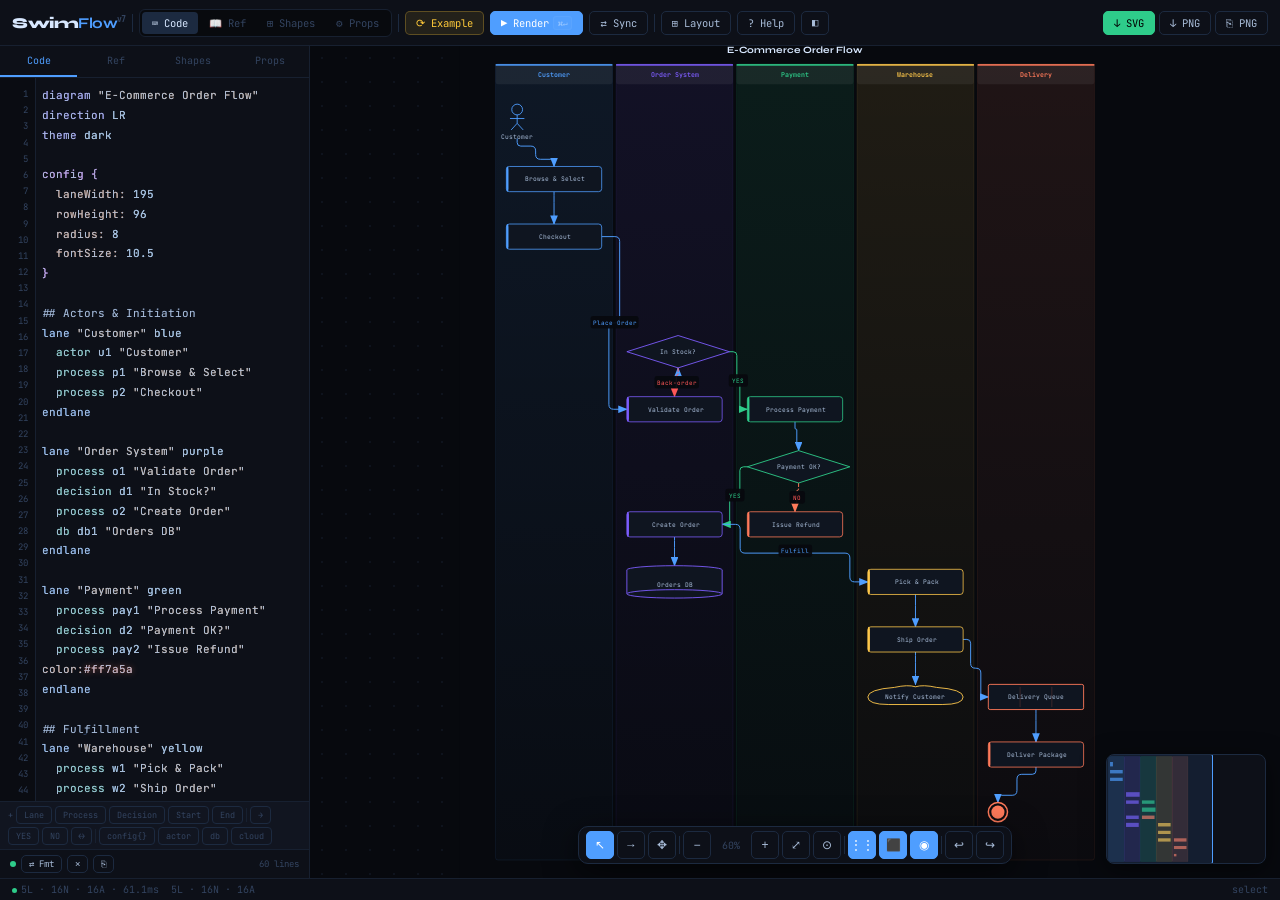
==== commit d0d12b11: "Update title in index.html to reflect version 7" ====
--- a/app/index.html
+++ b/app/index.html
@@ -3,7 +3,7 @@
 <head>
 <meta charset="UTF-8">
 <meta name="viewport" content="width=device-width, initial-scale=1.0">
-<title>SwimFlow</title>
+<title>SwimFlow v7</title>
 <style>
 @import url('https://fonts.googleapis.com/css2?family=JetBrains+Mono:wght@300;400;500;600&family=Syne:wght@700;800&display=swap');
 :root{
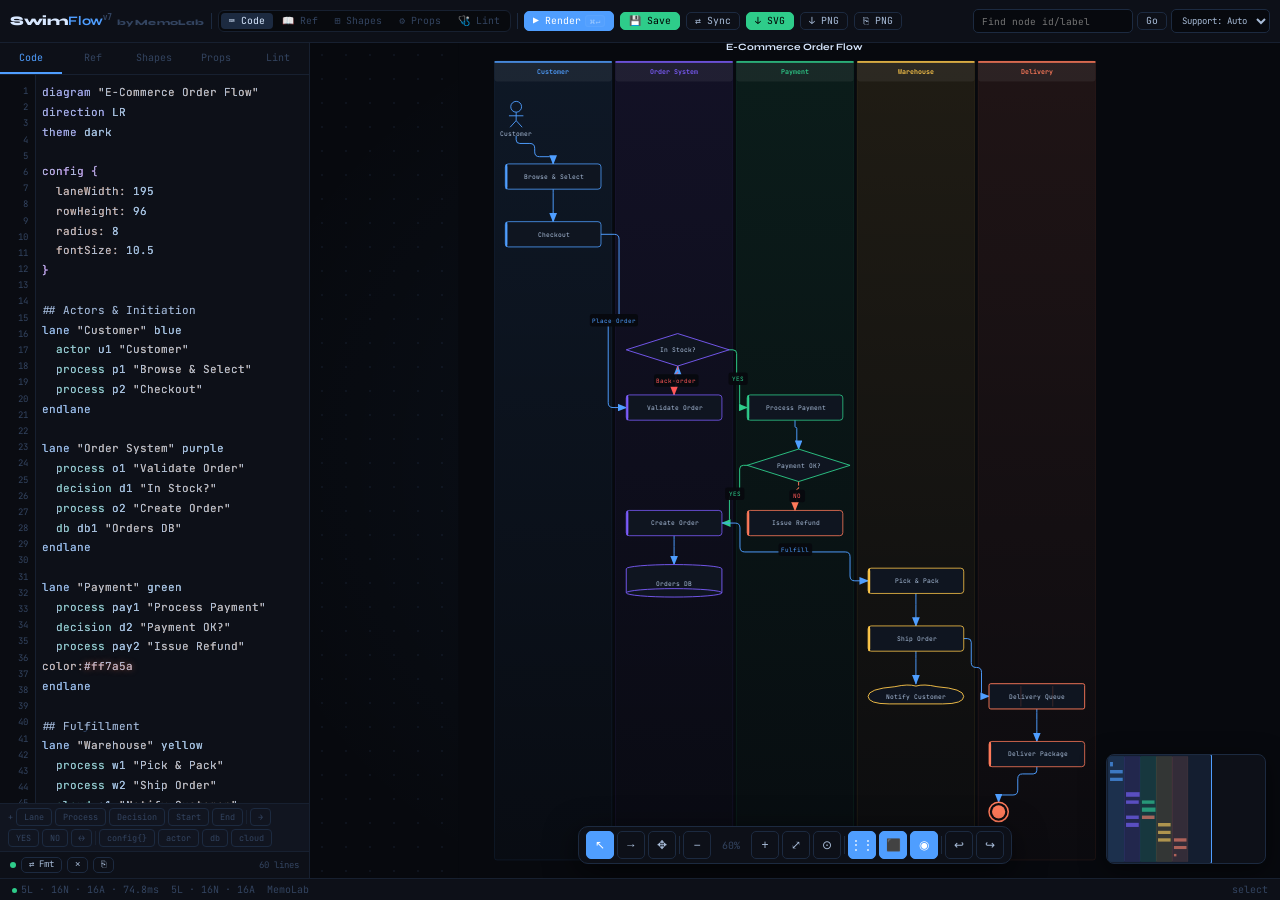
==== commit 04fde088: "Implement feature X to enhance user experience and fix bug Y in module Z" ====
--- a/app/index.html
+++ b/app/index.html
@@ -15,21 +15,36 @@
 *{box-sizing:border-box;margin:0;padding:0}
 html,body{height:100%;overflow:hidden}
 body{background:var(--bg);color:var(--tx);font-family:'JetBrains Mono',monospace;font-size:12px;display:flex;flex-direction:column}
-#top{height:46px;display:flex;align-items:center;gap:6px;padding:0 12px;background:var(--p1);border-bottom:1px solid var(--b1);flex-shrink:0;z-index:300;overflow-x:auto}
-.logo{font-family:'Syne',sans-serif;font-weight:800;font-size:15px;color:var(--br);letter-spacing:-.5px;white-space:nowrap}
+#top{position:relative;padding:6px 10px;background:var(--p1);border-bottom:1px solid var(--b1);flex-shrink:0;z-index:300;overflow:visible}
+#topStack{position:relative;display:flex;flex-direction:column;gap:0}
+.topRow{display:flex;align-items:center;align-content:center;gap:6px;flex-wrap:wrap}
+#topMain{min-height:30px}
+#topSupport{position:absolute;left:0;right:0;top:calc(100% + 4px);max-height:42px;opacity:1;transform:translateY(0);padding:4px 6px;border-radius:8px;border:1px solid var(--b1);background:rgba(13,16,24,.96);box-shadow:0 14px 34px rgba(0,0,0,.45);transition:max-height .22s ease,opacity .18s ease,transform .18s ease,padding .18s ease,border-color .18s ease,background .18s ease;overflow:hidden;z-index:350}
+#top[data-tools-mode="hide"] #topSupport{max-height:0;opacity:0;transform:translateY(-4px);pointer-events:none;padding:0 6px;border-color:transparent;background:transparent;box-shadow:none}
+#top[data-tools-mode="auto"] #topSupport{max-height:0;opacity:0;transform:translateY(-4px);pointer-events:none;padding:0 6px;border-color:transparent;background:transparent;box-shadow:none}
+#top[data-tools-mode="auto"]:hover #topSupport,
+#top[data-tools-mode="auto"]:focus-within #topSupport{max-height:42px;opacity:1;transform:translateY(0);pointer-events:auto;padding:4px 6px;border-color:var(--b1);background:rgba(13,16,24,.96);box-shadow:0 14px 34px rgba(0,0,0,.45)}
+.logo{font-family:'Syne',sans-serif;font-weight:800;font-size:13px;color:var(--br);letter-spacing:-.4px;white-space:nowrap}
 .logo b{color:var(--ac)}.logo sup{font-size:8px;color:var(--dm);font-family:monospace;vertical-align:super}
-.vr{width:1px;height:18px;background:var(--b2);flex-shrink:0}
-.btn{padding:4px 10px;border-radius:5px;border:1px solid var(--b2);background:transparent;color:var(--tx);font-family:'JetBrains Mono',monospace;font-size:10.5px;cursor:pointer;transition:all .12s;display:inline-flex;align-items:center;gap:4px;white-space:nowrap;user-select:none;flex-shrink:0}
-.btn:hover{background:var(--b2);color:var(--br)}
+.byMemo{font-size:8px;color:var(--dm);margin-left:5px;letter-spacing:.2px;white-space:nowrap}
+.vr{width:1px;height:16px;background:var(--b2);flex-shrink:0}
+.btn{padding:3px 8px;border-radius:5px;border:1px solid var(--b2);background:transparent;color:var(--tx);font-family:'JetBrains Mono',monospace;font-size:9.8px;cursor:pointer;transition:all .14s,transform .16s,box-shadow .2s;display:inline-flex;align-items:center;gap:4px;white-space:nowrap;user-select:none;flex-shrink:0;line-height:1.1}
+.btn:hover{background:var(--b2);color:var(--br);transform:translateY(-1px);box-shadow:0 4px 16px rgba(79,158,255,.16)}
 .btn.ac{background:var(--ac);color:#fff;border-color:var(--ac)}.btn.ac:hover{filter:brightness(1.15)}
 .btn.gr{background:var(--gr);color:#000;border-color:var(--gr)}
 .btn.ye{background:#ffca3a18;color:var(--ye);border-color:#ffca3a44}
 .btn.re{background:#ff575718;color:var(--re);border-color:#ff575744}
+.miniInput{height:24px;min-width:130px;max-width:170px;padding:0 8px;border-radius:5px;border:1px solid var(--b2);background:var(--bg);color:var(--tx);font-family:'JetBrains Mono',monospace;font-size:9.5px;outline:none}
+.miniInput:focus{border-color:var(--ac)}
 .btn.on{background:var(--b3);color:var(--br)}
 .seg{display:flex;gap:1px;background:rgba(0,0,0,.4);border-radius:6px;padding:2px;border:1px solid var(--b1)}
 .seg .btn{border:none;background:transparent;color:var(--dm);border-radius:4px}
 .seg .btn.on{background:var(--b2);color:var(--br)}
-.ml{margin-left:auto}
+.ml{display:flex;gap:4px;align-items:center}
+.ml.push{margin-left:auto}
+.modeSel{height:24px;border-radius:5px;border:1px solid var(--b2);background:var(--bg);color:var(--tx);font-family:'JetBrains Mono',monospace;font-size:9px;padding:0 6px;outline:none}
+.modeSel:focus{border-color:var(--ac)}
+.memoTag{display:inline-flex;align-items:center;padding:3px 8px;border-radius:999px;border:1px solid var(--b2);background:linear-gradient(120deg,rgba(79,158,255,.08),rgba(124,92,252,.1),rgba(79,158,255,.08));background-size:220% 220%;color:var(--ac);font-size:9px;white-space:nowrap;animation:memShift 5.5s ease-in-out infinite}
 .kbd{font-size:8px;opacity:.4;background:rgba(255,255,255,.07);border-radius:3px;padding:1px 4px;border:1px solid rgba(255,255,255,.1)}
 #body{display:flex;flex:1;overflow:hidden}
 #left{width:310px;min-width:310px;display:flex;flex-direction:column;background:var(--p1);border-right:1px solid var(--b1);transition:min-width .18s,width .18s;overflow:hidden}
@@ -87,6 +102,20 @@
 .pact{padding:6px 10px;display:flex;gap:5px;flex-wrap:wrap;border-bottom:1px solid var(--b1)}
 .pnone{padding:20px 12px;font-size:10.5px;color:var(--dm);text-align:center;line-height:2}
 .psec{padding:4px 10px 3px;font-size:9px;color:var(--dm);letter-spacing:.5px;background:rgba(255,255,255,.018);border-bottom:1px solid var(--b1);text-transform:uppercase}
+/* Lint panel */
+#lintDiv{flex:1;overflow-y:auto}
+.lintStats{display:grid;grid-template-columns:1fr 1fr;gap:6px;padding:10px;border-bottom:1px solid var(--b1)}
+.lintStat{background:var(--p3);border:1px solid var(--b2);border-radius:6px;padding:8px}
+.lintStat b{display:block;color:var(--br);font-size:13px;line-height:1.2}
+.lintStat span{font-size:9px;color:var(--dm);text-transform:uppercase;letter-spacing:.4px}
+.lintIssues{padding:8px}
+.lintRow{display:flex;gap:8px;align-items:flex-start;padding:7px 8px;border:1px solid var(--b1);border-radius:6px;background:rgba(255,255,255,.02);margin-bottom:6px}
+.sev{font-size:8px;line-height:1;padding:4px 6px;border-radius:999px;border:1px solid transparent;text-transform:uppercase;letter-spacing:.5px;flex-shrink:0;margin-top:1px}
+.sev.err{color:var(--re);border-color:#ff575755;background:#ff575718}
+.sev.warn{color:var(--ye);border-color:#ffca3a55;background:#ffca3a14}
+.sev.info{color:var(--ac);border-color:#4f9eff55;background:#4f9eff14}
+.lintMsg{font-size:10px;color:var(--tx);line-height:1.55}
+.lintMeta{font-size:9px;color:var(--dm)}
 /* Shapes panel */
 #palDiv{flex:1;overflow-y:auto;padding:8px}
 #palDiv h5{font-size:9px;letter-spacing:.8px;color:var(--dm);margin:8px 0 5px;text-transform:uppercase}
@@ -98,11 +127,12 @@
 /* Canvas */
 #ca{flex:1;position:relative;overflow:hidden}
 #ca.dotgrid::before{content:'';position:absolute;inset:0;background-image:radial-gradient(circle,var(--b1) 1px,transparent 1px);background-size:24px 24px;pointer-events:none;z-index:0;opacity:.45}
+#ca.dotgrid::after{content:'';position:absolute;inset:-20%;background:radial-gradient(ellipse at 50% 50%,rgba(79,158,255,.06),transparent 60%);pointer-events:none;z-index:0;animation:gridDrift 16s ease-in-out infinite}
 #cv{position:absolute;top:0;left:0;z-index:1;touch-action:none}
 #selBox{position:absolute;border:1.5px dashed var(--ac);background:rgba(79,158,255,.05);pointer-events:none;z-index:200;display:none}
 #bot{position:absolute;left:50%;transform:translateX(-50%);bottom:14px;z-index:150;display:flex;align-items:center;gap:3px;background:var(--p1);border:1px solid var(--b2);border-radius:10px;padding:4px 7px;box-shadow:0 8px 32px rgba(0,0,0,.6)}
-.tb{width:28px;height:28px;border-radius:5px;border:1px solid var(--b2);background:transparent;color:var(--tx);font-size:12px;cursor:pointer;display:flex;align-items:center;justify-content:center;transition:all .12s;position:relative;flex-shrink:0}
-.tb:hover{background:var(--b2);color:var(--br)}.tb.on{background:var(--ac);color:#fff;border-color:var(--ac)}
+.tb{width:28px;height:28px;border-radius:5px;border:1px solid var(--b2);background:transparent;color:var(--tx);font-size:12px;cursor:pointer;display:flex;align-items:center;justify-content:center;transition:all .14s,transform .16s,box-shadow .2s;position:relative;flex-shrink:0}
+.tb:hover{background:var(--b2);color:var(--br);transform:translateY(-1px);box-shadow:0 5px 16px rgba(79,158,255,.18)}.tb.on{background:var(--ac);color:#fff;border-color:var(--ac)}
 .tb[data-tip]:hover::after{content:attr(data-tip);position:absolute;bottom:calc(100%+6px);left:50%;transform:translateX(-50%);background:var(--p3);border:1px solid var(--b2);border-radius:4px;padding:3px 8px;font-size:10px;white-space:nowrap;color:var(--br);pointer-events:none;z-index:999}
 .bvr{width:1px;height:18px;background:var(--b2)}
 #zlbl{font-size:10px;color:var(--dm);min-width:34px;text-align:center}
@@ -113,7 +143,7 @@
 #abar{position:absolute;top:8px;left:50%;transform:translateX(-50%);z-index:150;display:none;align-items:center;gap:3px;background:var(--p1);border:1px solid var(--b2);border-radius:8px;padding:4px 8px;box-shadow:0 6px 20px rgba(0,0,0,.5)}
 #abar.on{display:flex}#abar .tb{width:26px;height:26px}#abar span{font-size:9px;color:var(--dm);padding:0 3px}
 #sb{height:22px;display:flex;align-items:center;gap:12px;padding:0 12px;background:var(--p1);border-top:1px solid var(--b1);flex-shrink:0;font-size:10px;color:var(--dm)}
-.sdot{width:5px;height:5px;border-radius:50%;background:var(--gr);display:inline-block;margin-right:4px}
+.sdot{width:5px;height:5px;border-radius:50%;background:var(--gr);display:inline-block;margin-right:4px;animation:statusPulse 1.8s ease-in-out infinite}
 .sdot.e{background:var(--re)}
 #ctx{position:fixed;background:var(--p2);border:1px solid var(--b2);border-radius:8px;padding:4px;z-index:9999;display:none;min-width:186px;box-shadow:0 14px 44px rgba(0,0,0,.7)}
 #ctx.on{display:block}
@@ -130,36 +160,105 @@
 .mb table{width:100%;border-collapse:collapse}.mb td{padding:3px 8px;border-bottom:1px solid var(--b1)}
 .mb td:first-child{color:var(--ac);width:46%;font-size:10px}
 .kw{color:#7c5cfc}.kw2{color:#4f9eff}.kw3{color:#2ecc8a}.kw4{color:#ffca3a}.kw5{color:#e05cff}
+.studioTabs{display:flex;gap:6px;padding:10px 16px;border-bottom:1px solid var(--b1)}
+.studioTabs .btn{font-size:9.5px;padding:3px 8px}
+.studioBody{padding:12px 16px}
+.studioPane{display:none}
+.studioPane.on{display:block}
+.tplGrid{display:grid;grid-template-columns:repeat(auto-fit,minmax(180px,1fr));gap:8px}
+.tplCard{border:1px solid var(--b2);border-radius:10px;padding:9px;background:var(--p2);display:flex;flex-direction:column;gap:6px}
+.tplCard h5{font-size:10px;color:var(--br)}
+.tplCard p{font-size:9px;color:var(--dm);line-height:1.5}
+.tplCard .btn{font-size:9px;padding:3px 7px;align-self:flex-start}
+.snapTop{display:flex;gap:6px;flex-wrap:wrap;margin-bottom:10px}
+.snapList{display:flex;flex-direction:column;gap:6px}
+.snapRow{border:1px solid var(--b1);border-radius:8px;padding:8px;background:rgba(255,255,255,.015);display:flex;align-items:center;gap:8px}
+.snapRow strong{font-size:10px;color:var(--br)}
+.snapRow span{font-size:9px;color:var(--dm)}
+.snapRow .btn{font-size:9px;padding:2px 7px}
 .iEdit{position:fixed;background:#0e1520;border:2px solid var(--ac);border-radius:5px;color:var(--br);font-family:'JetBrains Mono',monospace;font-size:11px;padding:5px 8px;z-index:800;resize:both;outline:none;line-height:1.6;min-width:80px;min-height:28px;box-shadow:0 4px 24px rgba(0,0,0,.5)}
 #acPop{position:fixed;background:var(--p2);border:1px solid var(--b2);border-radius:7px;padding:3px;z-index:9999;display:none;min-width:220px;max-height:200px;overflow-y:auto;box-shadow:0 10px 32px rgba(0,0,0,.65);font-family:'JetBrains Mono',monospace;font-size:10.5px}
 .acItem{padding:5px 10px;border-radius:4px;cursor:pointer;color:var(--tx);display:flex;align-items:center;gap:8px;white-space:nowrap}
 .acItem:hover,.acItem.sel{background:var(--b2);color:var(--br)}
 .acKw{color:var(--ac)}.acNd{color:var(--gr)}.acAr{color:var(--ye)}.acCf{color:var(--pk)}
 .acHint{font-size:9px;color:var(--dm);margin-left:auto;overflow:hidden;text-overflow:ellipsis;max-width:120px}
+
+/* Entrance motion */
+#top{opacity:0;transform:translateY(-8px);animation:enterTop .55s cubic-bezier(.2,.8,.2,1) .06s forwards}
+#left{opacity:0;transform:translateX(-10px);animation:enterLeft .55s cubic-bezier(.2,.8,.2,1) .14s forwards}
+#ca{opacity:0;transform:translateY(10px);animation:enterMain .6s cubic-bezier(.2,.8,.2,1) .2s forwards}
+#sb{opacity:0;transform:translateY(8px);animation:enterBottom .5s cubic-bezier(.2,.8,.2,1) .28s forwards}
+
+@keyframes enterTop{to{opacity:1;transform:none}}
+@keyframes enterLeft{to{opacity:1;transform:none}}
+@keyframes enterMain{to{opacity:1;transform:none}}
+@keyframes enterBottom{to{opacity:1;transform:none}}
+@keyframes memShift{
+  0%,100%{background-position:0% 50%}
+  50%{background-position:100% 50%}
+}
+@keyframes statusPulse{0%,100%{transform:scale(1);opacity:1}50%{transform:scale(1.4);opacity:.45}}
+@keyframes gridDrift{0%,100%{transform:translate3d(0,0,0)}50%{transform:translate3d(22px,-14px,0)}}
+
+@media (prefers-reduced-motion: reduce){
+  #top,#left,#ca,#sb{opacity:1;transform:none;animation:none}
+  .memoTag{animation:none}
+  .sdot{animation:none}
+  #ca.dotgrid::after{animation:none}
+}
+
+@media (max-width:980px){
+  #top{padding:6px 8px}
+  .topRow{gap:5px}
+  .byMemo{display:none}
+  .miniInput{min-width:110px;max-width:140px}
+}
 </style>
 </head>
 <body>
 <div id="top">
-  <div class="logo">Swim<b>Flow</b><sup>v7</sup></div>
-  <div class="vr"></div>
-  <div class="seg">
-    <button class="btn on" id="tabCode" onclick="showTab('code')">⌨ Code</button>
-    <button class="btn"    id="tabRef"  onclick="showTab('ref')">📖 Ref</button>
-    <button class="btn"    id="tabPal"  onclick="showTab('pal')">⊞ Shapes</button>
-    <button class="btn"    id="tabProp" onclick="showTab('prop')">⚙ Props</button>
-  </div>
-  <div class="vr"></div>
-  <button class="btn ye" onclick="loadExample()">⟳ Example</button>
-  <button class="btn ac" onclick="renderFromCode()">▶ Render <span class="kbd">⌘↵</span></button>
-  <button class="btn"    onclick="syncCode()">⇄ Sync</button>
-  <div class="vr"></div>
-  <button class="btn"    onclick="autoLayout()">⊞ Layout</button>
-  <button class="btn"    onclick="showHelp()">? Help</button>
-  <button class="btn"    onclick="toggleLeft()">◧</button>
-  <div class="ml" style="display:flex;gap:4px">
+  <div id="topStack">
+    <div class="topRow" id="topMain">
+    <div class="logo">Swim<b>Flow</b><sup>v7</sup><span class="byMemo">by MemoLab</span></div>
+    <div class="vr"></div>
+    <div class="seg">
+      <button class="btn on" id="tabCode" onclick="showTab('code')">⌨ Code</button>
+      <button class="btn"    id="tabRef"  onclick="showTab('ref')">📖 Ref</button>
+      <button class="btn"    id="tabPal"  onclick="showTab('pal')">⊞ Shapes</button>
+      <button class="btn"    id="tabProp" onclick="showTab('prop')">⚙ Props</button>
+      <button class="btn"    id="tabLint" onclick="showTab('lint')">🩺 Lint</button>
+    </div>
+    <div class="vr"></div>
+    <button class="btn ac" onclick="renderFromCode()">▶ Render <span class="kbd">⌘↵</span></button>
+    <button class="btn gr" onclick="saveDraft(false)">💾 Save</button>
+    <button class="btn"    onclick="syncCode()">⇄ Sync</button>
     <button class="btn gr" onclick="expSVG()">↓ SVG</button>
-    <button class="btn"    onclick="expPNG()">↓ PNG</button>
-    <button class="btn"    onclick="copyPNG()" title="Copy PNG to clipboard">⎘ PNG</button>
+    <button class="btn" onclick="expPNG()">↓ PNG</button>
+    <button class="btn" onclick="copyPNG()" title="Copy PNG to clipboard">⎘ PNG</button>
+    <div class="ml push">
+      <input id="nodeSearch" class="miniInput" placeholder="Find node id/label" onkeydown="if(event.key==='Enter')goNodeSearch()">
+      <button class="btn" onclick="goNodeSearch()">Go</button>
+      <select id="toolsMode" class="modeSel" onchange="applyTopToolsMode(this.value)">
+        <option value="auto">Support: Auto</option>
+        <option value="show">Support: Show</option>
+        <option value="hide">Support: Hide</option>
+      </select>
+    </div>
+    </div>
+    <div class="topRow" id="topSupport">
+      <button class="btn ye" onclick="loadExample()">⟳ Example</button>
+      <button class="btn" onclick="autoLayout()">⊞ Layout</button>
+      <button class="btn" onclick="showHelp()">? Help</button>
+      <button class="btn" onclick="toggleLeft()">◧</button>
+      <div class="vr"></div>
+      <a href="mailto:contact@kasidate.me" style="text-decoration:none" class="memoTag">Report Bugs</a>
+      <button class="btn" onclick="openStudio('tpl')">Templates</button>
+      <button class="btn" onclick="openStudio('snap')">Snapshots</button>
+      <button class="btn" onclick="impCodeTrigger()">↑ Code</button>
+      <button class="btn" onclick="expCodeFile()">↓ Code</button>
+      <button class="btn" onclick="expJSON()">↓ JSON</button>
+      <button class="btn" onclick="shareLink()">🔗 Share</button>
+    </div>
   </div>
 </div>
 <div id="body">
@@ -169,6 +268,7 @@
       <div class="lt"    id="lt1" onclick="showTab('ref')">Ref</div>
       <div class="lt"    id="lt2" onclick="showTab('pal')">Shapes</div>
       <div class="lt"    id="lt3" onclick="showTab('prop')">Props</div>
+      <div class="lt"    id="lt4" onclick="showTab('lint')">Lint</div>
     </div>
     <div class="lpanel on" id="panCode">
       <div id="cediv">
@@ -279,6 +379,9 @@
     <div class="lpanel" id="panProp">
       <div id="propsDiv"><div class="pnone">Click a node, arrow,<br>or lane to inspect.</div></div>
     </div>
+    <div class="lpanel" id="panLint">
+      <div id="lintDiv"></div>
+    </div>
   </div>
   <div id="ca" class="dotgrid">
     <svg id="cv" width="5000" height="4000" xmlns="http://www.w3.org/2000/svg"></svg>
@@ -326,6 +429,7 @@
 <div id="sb">
   <span><span class="sdot" id="sd"></span><span id="st">Ready</span></span>
   <span id="si"></span>
+  <span style="color:var(--dm)">MemoLab</span>
   <span style="margin-left:auto" id="sm">select</span>
 </div>
 <div id="ctx">
@@ -345,7 +449,7 @@
 </div>
 <div class="ov" id="helpOv" onclick="if(event.target===this)hideHelp()">
   <div class="modal">
-    <div class="mh"><h3>SwimFlow v7 — What's New</h3><span class="mc" onclick="hideHelp()">×</span></div>
+    <div class="mh"><h3>SwimFlow v7 — What's New · MemoLab</h3><span class="mc" onclick="hideHelp()">×</span></div>
     <div class="mb">
       <h4>New in v7</h4>
       <table>
@@ -381,10 +485,27 @@
   </div>
 </div>
 <div id="acPop"></div>
+<div class="ov" id="studioOv" onclick="if(event.target===this)closeStudio()">
+  <div class="modal">
+    <div class="mh"><h3>MemoLab Studio</h3><span class="mc" onclick="closeStudio()">×</span></div>
+    <div class="studioTabs">
+      <button class="btn on" id="stTabTpl" onclick="switchStudio('tpl')">Templates</button>
+      <button class="btn" id="stTabSnap" onclick="switchStudio('snap')">Snapshots</button>
+    </div>
+    <div class="studioBody">
+      <div class="studioPane on" id="studioTplPane"></div>
+      <div class="studioPane" id="studioSnapPane"></div>
+    </div>
+  </div>
+</div>
+<input id="importCode" type="file" accept=".sf,.txt,text/plain" style="display:none" onchange="onImportCode(event)">
 <script>
 'use strict';
 const NS='http://www.w3.org/2000/svg';
 const GRID=20,SVG_W=5000,SVG_H=4000,LH=34,CR=16;
+const LS_CODE_KEY='swimflow_code_v7';
+const LS_SNAP_KEY='swimflow_snapshots_v1';
+const LS_TOP_TOOLS_MODE='swimflow_top_tools_mode_v1';
 
 const PORTS={
   top:[.5,0,0,-1],bottom:[.5,1,0,1],left:[0,.5,-1,0],right:[1,.5,1,0],
@@ -485,6 +606,112 @@
 arrow w2 -> c1
 arrow q1 -> del1
 arrow del1 -> done`;
+
+const TEMPLATES=[
+  {
+    id:'incident',
+    name:'Incident Response',
+    desc:'Detect, triage, resolve, and postmortem flow with clear decision branches.',
+    code:`diagram "Incident Response"
+direction LR
+theme dark
+
+lane "Monitoring" cyan
+  cloud mon "Alert Stream"
+  decision sev "Severity High?"
+endlane
+
+lane "Ops" blue
+  process tri "Triage"
+  process fix "Mitigate"
+  process close "Close Incident"
+endlane
+
+lane "Comms" purple
+  process status "Status Update"
+  process post "Postmortem"
+endlane
+
+arrow mon -> sev
+arrow sev -> tri YES
+arrow sev -> close NO
+arrow tri -> fix
+arrow fix -> status
+arrow status -> close
+arrow close -> post style:dashed`
+  },
+  {
+    id:'onboarding',
+    name:'User Onboarding',
+    desc:'Acquisition funnel from signup to activation and first value.',
+    code:`diagram "SaaS Onboarding"
+direction LR
+theme dark
+
+lane "User" green
+  actor u "New User"
+  process sign "Sign Up"
+  process verify "Verify Email"
+endlane
+
+lane "App" blue
+  process setup "Setup Workspace"
+  decision done "Completed Checklist?"
+  process aha "First Value"
+endlane
+
+lane "Lifecycle" yellow
+  process nudge "Send Nudge"
+  end retained
+endlane
+
+arrow u -> sign
+arrow sign -> verify
+arrow verify -> setup
+arrow setup -> done
+arrow done -> aha YES
+arrow done -> nudge NO style:dashed
+arrow nudge -> setup
+arrow aha -> retained`
+  },
+  {
+    id:'release',
+    name:'Release Pipeline',
+    desc:'CI/CD deployment pipeline with rollback path and approvals.',
+    code:`diagram "Release Pipeline"
+direction LR
+theme dark
+
+lane "Dev" purple
+  process code "Code"
+  process pr "Open PR"
+endlane
+
+lane "CI" blue
+  process test "Run Tests"
+  decision pass "Tests Pass?"
+  process build "Build Artifact"
+endlane
+
+lane "Deploy" green
+  decision appr "Approved?"
+  process dep "Deploy Prod"
+  process roll "Rollback"
+  end done
+endlane
+
+arrow code -> pr
+arrow pr -> test
+arrow test -> pass
+arrow pass -> build YES
+arrow pass -> pr NO style:dashed
+arrow build -> appr
+arrow appr -> dep YES
+arrow appr -> roll NO
+arrow dep -> done
+arrow roll -> done style:dashed`
+  }
+];
 
 // ══════ PARSER ════════════════════════════════════════════════
 function parseCode(src){
@@ -581,6 +808,70 @@
   return R;
 }
 
+function lintCode(src){
+  const parsed=parseCode(src);
+  const issues=[];
+  parsed.errors.forEach(msg=>issues.push({sev:'err',msg}));
+
+  const ids=new Map();
+  parsed.nodes.forEach(n=>ids.set(n.id,(ids.get(n.id)||0)+1));
+  ids.forEach((count,id)=>{if(count>1)issues.push({sev:'err',msg:`Duplicate node id: ${id}`});});
+
+  const idSet=new Set(parsed.nodes.map(n=>n.id));
+  parsed.arrows.forEach(a=>{
+    if(!idSet.has(a.from))issues.push({sev:'err',msg:`Arrow source missing: ${a.from}`});
+    if(!idSet.has(a.to))issues.push({sev:'err',msg:`Arrow target missing: ${a.to}`});
+  });
+
+  const bal=src.split('\n').reduce((acc,raw)=>{
+    const l=raw.replace(/\/\/.*$/,'').trim().toLowerCase();
+    if(l.startsWith('lane '))acc++;
+    if(l==='endlane')acc--;
+    return acc;
+  },0);
+  if(bal!==0)issues.push({sev:'warn',msg:'Lane block count is unbalanced (lane/endlane mismatch).'});
+
+  if(!parsed.nodes.some(n=>n.type==='start'))issues.push({sev:'warn',msg:'No start node found.'});
+  if(!parsed.nodes.some(n=>n.type==='end'))issues.push({sev:'warn',msg:'No end node found.'});
+
+  const degIn={},degOut={};
+  parsed.nodes.forEach(n=>{degIn[n.id]=0;degOut[n.id]=0;});
+  parsed.arrows.forEach(a=>{
+    if(degOut[a.from]!=null)degOut[a.from]++;
+    if(degIn[a.to]!=null)degIn[a.to]++;
+  });
+  parsed.nodes.forEach(n=>{
+    if((degIn[n.id]||0)+(degOut[n.id]||0)===0)issues.push({sev:'warn',msg:`Isolated node: ${n.id}`});
+    if(String(n.label||'').length>52)issues.push({sev:'info',msg:`Long label on ${n.id} (${String(n.label).length} chars)`});
+  });
+
+  if(parsed.nodes.length>140)issues.push({sev:'info',msg:'Large diagram: consider splitting into sections/templates.'});
+  return {parsed,issues};
+}
+
+function renderLintPanel(){
+  const div=g('lintDiv');
+  if(!div)return;
+  const src=g('ce').value||'';
+  const {parsed,issues}=lintCode(src);
+  const ec=issues.filter(i=>i.sev==='err').length;
+  const wc=issues.filter(i=>i.sev==='warn').length;
+  const ic=issues.filter(i=>i.sev==='info').length;
+
+  const rows=issues.length
+    ? issues.map(it=>`<div class="lintRow"><span class="sev ${it.sev}">${it.sev}</span><div><div class="lintMsg">${esc(it.msg)}</div><div class="lintMeta">Code quality signal</div></div></div>`).join('')
+    : '<div class="pnone" style="padding-top:14px">No lint issues. Flow looks clean.</div>';
+
+  div.innerHTML=`<div class="ph">Diagram Lint</div>
+    <div class="lintStats">
+      <div class="lintStat"><b>${parsed.lanes.length}</b><span>Lanes</span></div>
+      <div class="lintStat"><b>${parsed.nodes.length}</b><span>Nodes</span></div>
+      <div class="lintStat"><b>${parsed.arrows.length}</b><span>Arrows</span></div>
+      <div class="lintStat"><b>${ec}/${wc}/${ic}</b><span>Err/Warn/Info</span></div>
+    </div>
+    <div class="lintIssues">${rows}</div>`;
+}
+
 function tok(line){
   const T=[];let cur='',q=false;
   for(const ch of line){
@@ -789,6 +1080,11 @@
   const{x,y,w,h,type,label,color}=n;
   const cx=x+w/2,cy=y+h/2,isSel=S.sel.has(n.id);
   const fs=S.cfg.fontSize||10.5;
+  if(!n._animPlayed&&n._animAt&&Date.now()-n._animAt<900){
+    n._animPlayed=true;
+    mk('animate',{attributeName:'opacity',from:'0',to:'1',dur:'0.28s',fill:'freeze'},g2);
+    mk('animateTransform',{attributeName:'transform',type:'scale',from:`0.94 0.94 ${f(cx)} ${f(cy)}`,to:`1 1 ${f(cx)} ${f(cy)}`,dur:'0.28s',fill:'freeze'},g2);
+  }
   if(type==='start')mk('circle',{cx,cy,r:CR,fill:color},g2);
   else if(type==='end'){mk('circle',{cx,cy,r:CR,fill:'none',stroke:color,'stroke-width':'2.5'},g2);mk('circle',{cx,cy,r:CR-5,fill:color},g2);}
   else if(type==='decision'){mk('polygon',{points:`${cx},${cy-h/2} ${cx+w/2},${cy} ${cx},${cy+h/2} ${cx-w/2},${cy}`,fill:T.nBg,stroke:color,'stroke-width':'1.5'},g2);tLines(g2,label,cx,cy,T.tx,fs);}
@@ -1138,7 +1434,7 @@
   });
   S.sel.clear();render();updProps();
 }
-function dupSel(){saveH();const ns=new Set();S.sel.forEach(id=>{const n=S.nodes.find(x=>x.id===id);if(n){const ni=uid(n.type);S.nodes.push({...n,id:ni,x:n.x+36,y:n.y+36});ns.add(ni);}});S.sel=ns;render();updProps();}
+function dupSel(){saveH();const ns=new Set();S.sel.forEach(id=>{const n=S.nodes.find(x=>x.id===id);if(n){const ni=uid(n.type);S.nodes.push({...n,id:ni,x:n.x+36,y:n.y+36,_animAt:Date.now(),_animPlayed:false});ns.add(ni);}});S.sel=ns;render();updProps();}
 
 // ══════ PALETTE ══════════════════════════════════════════════
 const SHAPES=[
@@ -1171,11 +1467,11 @@
   const cvR=cv.getBoundingClientRect();const pt={x:(e.clientX-cvR.left-S.pan.x)/S.zoom,y:(e.clientY-cvR.top-S.pan.y)/S.zoom};
   saveH();const gm=nGeom(type,null,null,S.cfg);const nid=uid(type);
   const lane=S.lanes.find(l=>pt.x>=l.x&&pt.x<=l.x+l.w&&pt.y>=l.y&&pt.y<=l.y+l.h)||null;
-  S.nodes.push({id:nid,type,label:e.dataTransfer.getData('pL')||type,laneId:lane?lane.id:'',color:lane?lane.color:NC.blue,x:snapV(pt.x-gm.w/2),y:snapV(pt.y-gm.h/2),w:gm.w,h:gm.h});
+  S.nodes.push({id:nid,type,label:e.dataTransfer.getData('pL')||type,laneId:lane?lane.id:'',color:lane?lane.color:NC.blue,x:snapV(pt.x-gm.w/2),y:snapV(pt.y-gm.h/2),w:gm.w,h:gm.h,_animAt:Date.now(),_animPlayed:false});
   S.sel.clear();S.sel.add(nid);render();updProps();showTab('prop');
 });
 function addLane(){saveH();const ck=Object.keys(NC),col=NC[ck[S.lanes.length%ck.length]];const rx=S.lanes.length?Math.max(...S.lanes.map(l=>l.x+l.w))+(S.cfg.laneGap||6):80;S.lanes.push({id:uid('L'),name:'New Lane',color:col,x:rx,y:80,w:S.cfg.laneWidth||190,h:400});render();}
-function addToLane(type,lbl){const lane=S.lanes.find(l=>S.sel.has(l.id))||S.lanes[0];if(!lane){alert('Add a lane first.');return;}saveH();const gm=nGeom(type,null,null,S.cfg);const nid=uid(type);const existing=S.nodes.filter(n=>n.laneId===lane.id);const lastY=existing.length?Math.max(...existing.map(n=>n.y+n.h))+10:lane.y+LH+10;S.nodes.push({id:nid,type,label:lbl,laneId:lane.id,color:lane.color,x:lane.x+S.cfg.padding,y:lastY,w:gm.w,h:gm.h});S.sel.clear();S.sel.add(nid);render();updProps();}
+function addToLane(type,lbl){const lane=S.lanes.find(l=>S.sel.has(l.id))||S.lanes[0];if(!lane){alert('Add a lane first.');return;}saveH();const gm=nGeom(type,null,null,S.cfg);const nid=uid(type);const existing=S.nodes.filter(n=>n.laneId===lane.id);const lastY=existing.length?Math.max(...existing.map(n=>n.y+n.h))+10:lane.y+LH+10;S.nodes.push({id:nid,type,label:lbl,laneId:lane.id,color:lane.color,x:lane.x+S.cfg.padding,y:lastY,w:gm.w,h:gm.h,_animAt:Date.now(),_animPlayed:false});S.sel.clear();S.sel.add(nid);render();updProps();}
 
 // ══════ MINIMAP ══════════════════════════════════════════════
 function updateMM(){
@@ -1380,6 +1676,7 @@
 function rfc(silent){
   const t0=performance.now(),code=g('ce').value;
   const parsed=parseCode(code);_lastErrs=parsed.errors;
+  renderLintPanel();
   const eb=g('ebar');
   if(parsed.errors.length){eb.innerHTML=parsed.errors.map(e=>`<div>⚠ ${e}</div>`).join('');eb.classList.add('on');g('sd').className='sdot e';g('liveInd').className='err';}
   else{eb.classList.remove('on');g('sd').className='sdot';g('liveInd').className='';}
@@ -1442,6 +1739,22 @@
 function expSVG(){const b=cropB();if(!b)return;const clone=cloneForExport(b);const st=document.createElementNS(NS,'style');st.textContent="@import url('https://fonts.googleapis.com/css2?family=JetBrains+Mono:wght@400&family=Syne:wght@800&display=swap');";clone.insertBefore(st,clone.firstChild);dl(new Blob([new XMLSerializer().serializeToString(clone)],{type:'image/svg+xml'}),'swimflow.svg');}
 function expPNG(){toPNG(2,b=>dl(b,'swimflow.png'));}
 function copyPNG(){toPNG(2,b=>{navigator.clipboard.write([new ClipboardItem({'image/png':b})]).then(()=>setSt('PNG copied to clipboard ✓')).catch(()=>setSt('Copy failed — use ↓ PNG'));});}
+function expJSON(){
+  const payload={
+    version:'7',
+    exportedAt:new Date().toISOString(),
+    title:S.title,
+    direction:S.direction,
+    theme:S.theme,
+    cfg:S.cfg,
+    lanes:S.lanes,
+    nodes:S.nodes,
+    arrows:S.arrows,
+    code:g('ce').value||''
+  };
+  dl(new Blob([JSON.stringify(payload,null,2)],{type:'application/json'}),'swimflow.json');
+  setSt('JSON exported ✓');
+}
 function toPNG(sc,cb){
   const b=cropB();if(!b)return;const w=(b.mxX-b.mnX)*sc,h=(b.mxY-b.mnY)*sc;
   const clone=cloneForExport(b,sc);const u=URL.createObjectURL(new Blob([new XMLSerializer().serializeToString(clone)],{type:'image/svg+xml'}));
@@ -1451,19 +1764,198 @@
 }
 function dl(blob,name){const u=URL.createObjectURL(blob);const a=document.createElement('a');a.href=u;a.download=name;a.click();setTimeout(()=>URL.revokeObjectURL(u),1e3);}
 
+// ══════ CODE STORAGE / SHARE ═══════════════════════════════════
+function saveDraft(silent=true){
+  try{
+    localStorage.setItem(LS_CODE_KEY,g('ce').value||'');
+    if(!silent)setSt('Draft saved ✓');
+  }catch(_){
+    if(!silent)setSt('Draft save failed');
+  }
+}
+function loadDraft(){
+  try{return localStorage.getItem(LS_CODE_KEY)||'';}catch(_){return '';}
+}
+function expCodeFile(){
+  const code=g('ce').value||'';
+  dl(new Blob([code],{type:'text/plain;charset=utf-8'}),'swimflow.sf');
+  setSt('Code exported ✓');
+}
+function impCodeTrigger(){g('importCode').click();}
+function onImportCode(ev){
+  const file=ev.target.files&&ev.target.files[0];
+  if(!file)return;
+  const rd=new FileReader();
+  rd.onload=()=>{
+    g('ce').value=String(rd.result||'');
+    updHL();updLC();rfc();saveDraft(true);setSt('Code imported ✓');
+  };
+  rd.onerror=()=>setSt('Import failed');
+  rd.readAsText(file);
+  ev.target.value='';
+}
+function b64uEnc(str){
+  return btoa(unescape(encodeURIComponent(str))).replace(/\+/g,'-').replace(/\//g,'_').replace(/=+$/,'');
+}
+function b64uDec(str){
+  const b64=(str.replace(/-/g,'+').replace(/_/g,'/'))+'==='.slice((str.length+3)%4);
+  return decodeURIComponent(escape(atob(b64)));
+}
+async function shareLink(){
+  const code=g('ce').value||'';
+  if(!code.trim()){setSt('Nothing to share');return;}
+  const h='code='+b64uEnc(code);
+  const url=`${location.origin}${location.pathname}#${h}`;
+  try{await navigator.clipboard.writeText(url);setSt('Share link copied ✓');}
+  catch(_){prompt('Copy this share URL',url);setSt('Share URL generated');}
+}
+function applyCodeFromHash(){
+  const m=(location.hash||'').match(/(?:^#|&)code=([^&]+)/);
+  if(!m)return false;
+  try{
+    const code=b64uDec(m[1]);
+    g('ce').value=code;
+    updHL();updLC();rfc(true);setSt('Loaded from shared link ✓');
+    return true;
+  }catch(_){
+    setSt('Invalid share link');
+    return false;
+  }
+}
+
+// ══════ STUDIO (Templates / Snapshots) ═══════════════════════
+function openStudio(tab='tpl'){
+  g('studioOv').classList.add('on');
+  switchStudio(tab);
+}
+function closeStudio(){g('studioOv').classList.remove('on');}
+function switchStudio(tab){
+  const isTpl=tab==='tpl';
+  g('stTabTpl').classList.toggle('on',isTpl);
+  g('stTabSnap').classList.toggle('on',!isTpl);
+  g('studioTplPane').classList.toggle('on',isTpl);
+  g('studioSnapPane').classList.toggle('on',!isTpl);
+  if(isTpl)renderTemplatePane();
+  else renderSnapshotPane();
+}
+function renderTemplatePane(){
+  g('studioTplPane').innerHTML=`<div class="tplGrid">${TEMPLATES.map(t=>`<div class="tplCard"><h5>${esc(t.name)}</h5><p>${esc(t.desc)}</p><button class="btn ac" onclick="applyTemplate('${t.id}')">Use Template</button></div>`).join('')}</div>`;
+}
+function applyTemplate(id){
+  const tpl=TEMPLATES.find(t=>t.id===id);
+  if(!tpl)return;
+  g('ce').value=tpl.code;
+  updHL();updLC();rfc();saveDraft(true);
+  setSt(`Template loaded: ${tpl.name}`);
+  closeStudio();
+}
+function getSnaps(){
+  try{return JSON.parse(localStorage.getItem(LS_SNAP_KEY)||'[]');}
+  catch(_){return [];}
+}
+function setSnaps(arr){
+  localStorage.setItem(LS_SNAP_KEY,JSON.stringify(arr.slice(0,40)));
+}
+function saveSnapshot(){
+  const name=prompt('Snapshot name?',`Draft ${new Date().toLocaleString()}`);
+  if(name===null)return;
+  const code=g('ce').value||'';
+  if(!code.trim()){setSt('Nothing to snapshot');return;}
+  const snaps=getSnaps();
+  snaps.unshift({id:uid('snap'),name:name.trim()||'Untitled Snapshot',ts:Date.now(),code});
+  setSnaps(snaps);
+  renderSnapshotPane();
+  setSt('Snapshot saved ✓');
+}
+function loadSnapshot(id){
+  const snap=getSnaps().find(s=>s.id===id);
+  if(!snap)return;
+  g('ce').value=snap.code||'';
+  updHL();updLC();rfc();saveDraft(true);
+  setSt(`Snapshot loaded: ${snap.name}`);
+  closeStudio();
+}
+function renameSnapshot(id){
+  const snaps=getSnaps();
+  const sn=snaps.find(s=>s.id===id);
+  if(!sn)return;
+  const next=prompt('Rename snapshot',sn.name);
+  if(next===null)return;
+  sn.name=(next||'Untitled Snapshot').trim();
+  setSnaps(snaps);
+  renderSnapshotPane();
+}
+function delSnapshot(id){
+  if(!confirm('Delete this snapshot?'))return;
+  const snaps=getSnaps().filter(s=>s.id!==id);
+  setSnaps(snaps);
+  renderSnapshotPane();
+}
+function clearSnapshots(){
+  if(!confirm('Clear all snapshots?'))return;
+  setSnaps([]);
+  renderSnapshotPane();
+}
+function renderSnapshotPane(){
+  const snaps=getSnaps();
+  const top=`<div class="snapTop"><button class="btn ac" onclick="saveSnapshot()">Save Current</button><button class="btn re" onclick="clearSnapshots()">Clear All</button></div>`;
+  const body=snaps.length
+    ? `<div class="snapList">${snaps.map(s=>`<div class="snapRow"><div style="flex:1"><strong>${esc(s.name)}</strong><br><span>${new Date(s.ts).toLocaleString()}</span></div><button class="btn" onclick="loadSnapshot('${s.id}')">Load</button><button class="btn" onclick="renameSnapshot('${s.id}')">Rename</button><button class="btn re" onclick="delSnapshot('${s.id}')">Del</button></div>`).join('')}</div>`
+    : '<div class="pnone">No snapshots yet.</div>';
+  g('studioSnapPane').innerHTML=top+body;
+}
+
+// ══════ SEARCH & FOCUS ═══════════════════════════════════════
+function focusNode(node){
+  if(!node)return;
+  S.sel.clear();
+  S.sel.add(node.id);
+  const ca=g('ca');
+  const cx=node.x+node.w/2,cy=node.y+node.h/2;
+  S.pan.x=ca.clientWidth/2-cx*S.zoom;
+  S.pan.y=ca.clientHeight/2-cy*S.zoom;
+  updAbar();updProps();render();
+}
+function goNodeSearch(){
+  const q=(g('nodeSearch').value||'').trim().toLowerCase();
+  if(!q){setSt('Type node id or label');return;}
+  const byId=S.nodes.find(n=>n.id.toLowerCase()===q)||S.nodes.find(n=>n.id.toLowerCase().includes(q));
+  const byLabel=S.nodes.find(n=>String(n.label||'').toLowerCase().includes(q));
+  const hit=byId||byLabel;
+  if(!hit){setSt('No node match');return;}
+  focusNode(hit);
+  setSt(`Focused: ${hit.id}`);
+}
+
 // ══════ TABS / UI HELPERS ════════════════════════════════════
 function showTab(t){
-  const TABS=['code','ref','pal','prop'];
+  const TABS=['code','ref','pal','prop','lint'];
   TABS.forEach((x,i)=>{
     g('pan'+x.charAt(0).toUpperCase()+x.slice(1))?.classList.toggle('on',x===t);
     g('lt'+i)?.classList.toggle('on',x===t);
     g('tab'+x.charAt(0).toUpperCase()+x.slice(1))?.classList.toggle('on',x===t);
   });
   if(t==='prop')updProps();
+  if(t==='lint')renderLintPanel();
 }
 function toggleLeft(){g('left').classList.toggle('hide');}
 const setSt=m=>g('st').textContent=m;
 function updateSb(){g('si').textContent=`${S.lanes.length}L · ${S.nodes.length}N · ${S.arrows.length}A`;}
+function applyTopToolsMode(mode){
+  const m=['auto','show','hide'].includes(mode)?mode:'auto';
+  g('top').setAttribute('data-tools-mode',m);
+  const sel=g('toolsMode');
+  if(sel&&sel.value!==m)sel.value=m;
+  try{localStorage.setItem(LS_TOP_TOOLS_MODE,m);}catch(_){/* no-op */}
+}
+function loadTopToolsMode(){
+  try{
+    const v=localStorage.getItem(LS_TOP_TOOLS_MODE)||'auto';
+    return ['auto','show','hide'].includes(v)?v:'auto';
+  }catch(_){
+    return 'auto';
+  }
+}
 function updLC(){g('lc').textContent=g('ce').value.split('\n').length+' lines';}
 function fmtCode(){const kw=['start','end','process','decision','note','io','sub','actor','db','cloud','queue','arrow'];g('ce').value=g('ce').value.split('\n').map(l=>{const t=l.trim();if(!t||t.startsWith('//')||t.startsWith('##'))return t;const f=t.split(/\s/)[0].toLowerCase();return kw.includes(f)?'  '+t:t;}).join('\n');updHL();}
 function clrCode(){if(!confirm('Clear all code?'))return;g('ce').value='';updHL();updLC();}
@@ -1481,6 +1973,8 @@
     if(e.key==='Delete'||e.key==='Backspace')delSel();
     if((e.ctrlKey||e.metaKey)&&e.key==='a'){e.preventDefault();selAll();}
     if((e.ctrlKey||e.metaKey)&&e.key==='d'){e.preventDefault();dupSel();}
+    if((e.ctrlKey||e.metaKey)&&e.shiftKey&&(e.key==='l'||e.key==='L')){e.preventDefault();showTab('lint');}
+    if((e.ctrlKey||e.metaKey)&&e.key==='k'){e.preventDefault();g('nodeSearch').focus();}
     if(['ArrowLeft','ArrowRight','ArrowUp','ArrowDown'].includes(e.key)&&S.sel.size){
       e.preventDefault();const st=e.shiftKey?10:1;
       S.nodes.filter(n=>S.sel.has(n.id)).forEach(n=>{if(e.key==='ArrowLeft')n.x-=st;if(e.key==='ArrowRight')n.x+=st;if(e.key==='ArrowUp')n.y-=st;if(e.key==='ArrowDown')n.y+=st;});render();
@@ -1498,7 +1992,19 @@
 document.addEventListener('keyup',e=>{if(e.key===' '&&S.tool==='pan')setTool('sel');});
 
 // ══════ INIT ═════════════════════════════════════════════════
-buildPalette();initEditor();loadExample();
+buildPalette();initEditor();
+if(!applyCodeFromHash()){
+  const draft=loadDraft();
+  if(draft.trim()){g('ce').value=draft;updHL();updLC();rfc(true);setSt('Draft restored ✓');}
+  else loadExample();
+}
+g('ce').addEventListener('input',()=>saveDraft(true));
+g('ce').addEventListener('input',renderLintPanel);
+window.addEventListener('beforeunload',()=>saveDraft(true));
+renderTemplatePane();
+renderSnapshotPane();
+renderLintPanel();
+applyTopToolsMode(loadTopToolsMode());
 </script>
 </body>
 </html>
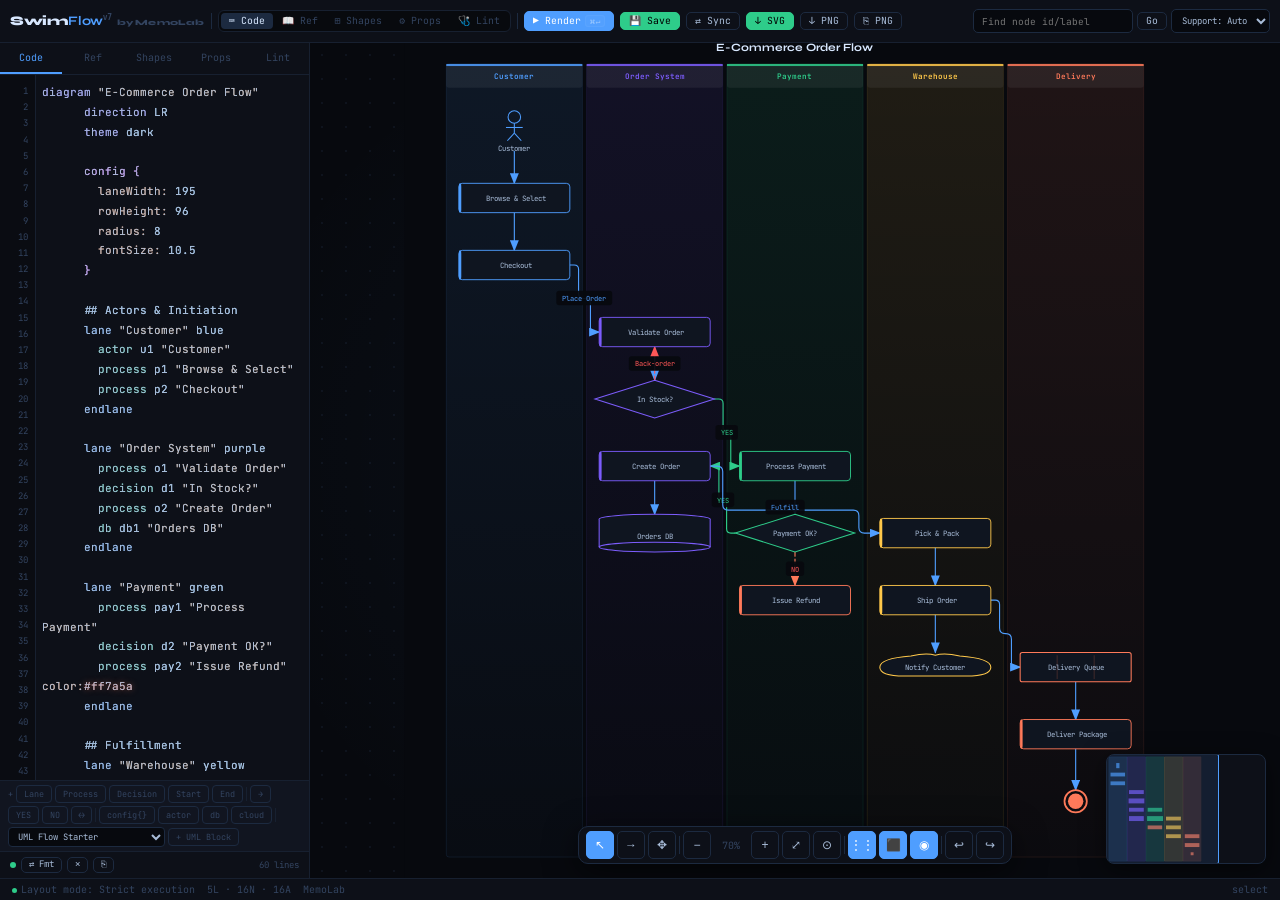
==== commit 3fdf97f8: "Implement feature X to enhance user experience and optimize performance" ====
--- a/app/index.html
+++ b/app/index.html
@@ -1,2010 +1,4759 @@
-<!DOCTYPE html>
+<!doctype html>
 <html lang="en">
-<head>
-<meta charset="UTF-8">
-<meta name="viewport" content="width=device-width, initial-scale=1.0">
-<title>SwimFlow v7</title>
-<style>
-@import url('https://fonts.googleapis.com/css2?family=JetBrains+Mono:wght@300;400;500;600&family=Syne:wght@700;800&display=swap');
-:root{
-  --bg:#07090e;--p1:#0d1018;--p2:#111520;--p3:#151a28;
-  --b1:#172030;--b2:#1c2a40;--b3:#243452;
-  --ac:#4f9eff;--a2:#7c5cfc;--gr:#2ecc8a;--re:#ff5757;--ye:#ffca3a;--or:#ff9040;--pk:#e05cff;
-  --tx:#a8bcd8;--dm:#334460;--br:#d8e8ff;
-}
-*{box-sizing:border-box;margin:0;padding:0}
-html,body{height:100%;overflow:hidden}
-body{background:var(--bg);color:var(--tx);font-family:'JetBrains Mono',monospace;font-size:12px;display:flex;flex-direction:column}
-#top{position:relative;padding:6px 10px;background:var(--p1);border-bottom:1px solid var(--b1);flex-shrink:0;z-index:300;overflow:visible}
-#topStack{position:relative;display:flex;flex-direction:column;gap:0}
-.topRow{display:flex;align-items:center;align-content:center;gap:6px;flex-wrap:wrap}
-#topMain{min-height:30px}
-#topSupport{position:absolute;left:0;right:0;top:calc(100% + 4px);max-height:42px;opacity:1;transform:translateY(0);padding:4px 6px;border-radius:8px;border:1px solid var(--b1);background:rgba(13,16,24,.96);box-shadow:0 14px 34px rgba(0,0,0,.45);transition:max-height .22s ease,opacity .18s ease,transform .18s ease,padding .18s ease,border-color .18s ease,background .18s ease;overflow:hidden;z-index:350}
-#top[data-tools-mode="hide"] #topSupport{max-height:0;opacity:0;transform:translateY(-4px);pointer-events:none;padding:0 6px;border-color:transparent;background:transparent;box-shadow:none}
-#top[data-tools-mode="auto"] #topSupport{max-height:0;opacity:0;transform:translateY(-4px);pointer-events:none;padding:0 6px;border-color:transparent;background:transparent;box-shadow:none}
-#top[data-tools-mode="auto"]:hover #topSupport,
-#top[data-tools-mode="auto"]:focus-within #topSupport{max-height:42px;opacity:1;transform:translateY(0);pointer-events:auto;padding:4px 6px;border-color:var(--b1);background:rgba(13,16,24,.96);box-shadow:0 14px 34px rgba(0,0,0,.45)}
-.logo{font-family:'Syne',sans-serif;font-weight:800;font-size:13px;color:var(--br);letter-spacing:-.4px;white-space:nowrap}
-.logo b{color:var(--ac)}.logo sup{font-size:8px;color:var(--dm);font-family:monospace;vertical-align:super}
-.byMemo{font-size:8px;color:var(--dm);margin-left:5px;letter-spacing:.2px;white-space:nowrap}
-.vr{width:1px;height:16px;background:var(--b2);flex-shrink:0}
-.btn{padding:3px 8px;border-radius:5px;border:1px solid var(--b2);background:transparent;color:var(--tx);font-family:'JetBrains Mono',monospace;font-size:9.8px;cursor:pointer;transition:all .14s,transform .16s,box-shadow .2s;display:inline-flex;align-items:center;gap:4px;white-space:nowrap;user-select:none;flex-shrink:0;line-height:1.1}
-.btn:hover{background:var(--b2);color:var(--br);transform:translateY(-1px);box-shadow:0 4px 16px rgba(79,158,255,.16)}
-.btn.ac{background:var(--ac);color:#fff;border-color:var(--ac)}.btn.ac:hover{filter:brightness(1.15)}
-.btn.gr{background:var(--gr);color:#000;border-color:var(--gr)}
-.btn.ye{background:#ffca3a18;color:var(--ye);border-color:#ffca3a44}
-.btn.re{background:#ff575718;color:var(--re);border-color:#ff575744}
-.miniInput{height:24px;min-width:130px;max-width:170px;padding:0 8px;border-radius:5px;border:1px solid var(--b2);background:var(--bg);color:var(--tx);font-family:'JetBrains Mono',monospace;font-size:9.5px;outline:none}
-.miniInput:focus{border-color:var(--ac)}
-.btn.on{background:var(--b3);color:var(--br)}
-.seg{display:flex;gap:1px;background:rgba(0,0,0,.4);border-radius:6px;padding:2px;border:1px solid var(--b1)}
-.seg .btn{border:none;background:transparent;color:var(--dm);border-radius:4px}
-.seg .btn.on{background:var(--b2);color:var(--br)}
-.ml{display:flex;gap:4px;align-items:center}
-.ml.push{margin-left:auto}
-.modeSel{height:24px;border-radius:5px;border:1px solid var(--b2);background:var(--bg);color:var(--tx);font-family:'JetBrains Mono',monospace;font-size:9px;padding:0 6px;outline:none}
-.modeSel:focus{border-color:var(--ac)}
-.memoTag{display:inline-flex;align-items:center;padding:3px 8px;border-radius:999px;border:1px solid var(--b2);background:linear-gradient(120deg,rgba(79,158,255,.08),rgba(124,92,252,.1),rgba(79,158,255,.08));background-size:220% 220%;color:var(--ac);font-size:9px;white-space:nowrap;animation:memShift 5.5s ease-in-out infinite}
-.kbd{font-size:8px;opacity:.4;background:rgba(255,255,255,.07);border-radius:3px;padding:1px 4px;border:1px solid rgba(255,255,255,.1)}
-#body{display:flex;flex:1;overflow:hidden}
-#left{width:310px;min-width:310px;display:flex;flex-direction:column;background:var(--p1);border-right:1px solid var(--b1);transition:min-width .18s,width .18s;overflow:hidden}
-#left.hide{width:0;min-width:0;border:none}
-#ltabs{display:flex;border-bottom:1px solid var(--b1);flex-shrink:0}
-.lt{flex:1;padding:8px 0;text-align:center;font-size:10px;color:var(--dm);cursor:pointer;border-bottom:2px solid transparent;transition:all .14s}
-.lt:hover{color:var(--tx)}.lt.on{color:var(--ac);border-bottom-color:var(--ac)}
-.lpanel{flex:1;overflow:hidden;display:none;flex-direction:column}.lpanel.on{display:flex}
-/* Code Editor */
-#cediv{flex:1;position:relative;overflow:hidden;display:flex;flex-direction:column}
-#edScroll{flex:1;overflow:hidden;position:relative}
-#edWrap{position:relative;width:100%;height:100%}
-#edHL{position:absolute;top:0;left:0;right:0;padding:8px 8px 200px 42px;font-family:'JetBrains Mono',monospace;font-size:11px;line-height:1.8;white-space:pre-wrap;pointer-events:none;color:transparent;tab-size:2;overflow:hidden;min-height:100%}
-#edGutter{position:absolute;top:0;left:0;width:36px;padding:8px 0 200px;font-family:'JetBrains Mono',monospace;font-size:9px;line-height:1.8;color:var(--dm);text-align:right;padding-right:7px;pointer-events:none;background:rgba(0,0,0,.25);border-right:1px solid var(--b1);min-height:100%}
-#ce{position:absolute;top:0;left:0;right:0;bottom:0;background:transparent;border:none;outline:none;color:var(--tx);font-family:'JetBrains Mono',monospace;font-size:11px;line-height:1.8;padding:8px 8px 8px 42px;resize:none;tab-size:2;caret-color:var(--ac);white-space:pre-wrap;overflow-y:auto;overflow-x:hidden}
-.hkw{color:#7c5cfc}.hlane{color:#4f9eff}.hnode{color:#2ecc8a}.harrow{color:#ffca3a}
-.hstr{color:#e8a86a}.hid{color:#9dd5ff}.hport{color:#ff9040}.hop{color:#8098c0}
-.hyes{color:#2ecc8a;font-weight:600}.hno{color:#ff5757;font-weight:600}
-.hcm{color:#2d4060;font-style:italic}.hcfg{color:#e05cff}.herr{background:rgba(255,87,87,.1)}
-.hnum{color:#79b8ff}.hprop{color:#ff9040}
-#ebar{padding:5px 10px;background:rgba(255,87,87,.07);border-top:1px solid rgba(255,87,87,.2);color:var(--re);font-size:9px;display:none;line-height:1.6;flex-shrink:0;max-height:60px;overflow-y:auto}
-#ebar.on{display:block}
-#snippBar{padding:4px 8px;border-top:1px solid var(--b1);display:flex;gap:3px;flex-wrap:wrap;flex-shrink:0;background:var(--p2);align-items:center}
-.snip{padding:2px 7px;border-radius:4px;border:1px solid var(--b2);background:transparent;color:var(--dm);font-family:'JetBrains Mono',monospace;font-size:8.5px;cursor:pointer;transition:all .12s;white-space:nowrap}
-.snip:hover{background:var(--b2);color:var(--br)}
-.snipSep{width:1px;height:14px;background:var(--b1);flex-shrink:0}
-#cfoot{padding:5px 10px;border-top:1px solid var(--b1);display:flex;gap:5px;align-items:center;flex-shrink:0}
-.lc{font-size:9px;color:var(--dm);margin-left:auto}
-#liveInd{width:6px;height:6px;border-radius:50%;background:var(--gr);flex-shrink:0;transition:background .2s}
-#liveInd.busy{background:var(--ye);animation:plx .6s infinite}
-#liveInd.err{background:var(--re)}
-@keyframes plx{0%,100%{opacity:1}50%{opacity:.3}}
-/* Reference panel */
-#refDiv{flex:1;overflow-y:auto;font-size:10.5px}
-.rh{padding:6px 12px;font-size:9px;letter-spacing:.5px;color:var(--ac);background:var(--p2);border-bottom:1px solid var(--b1);text-transform:uppercase;font-weight:600}
-.rtable{width:100%;border-collapse:collapse}
-.rtable td{padding:4px 10px;border-bottom:1px solid var(--b1);vertical-align:top;line-height:1.5}
-.rtable td:first-child{color:var(--ac);font-size:9.5px;width:44%;font-family:'JetBrains Mono',monospace}
-.rtable td:last-child{color:var(--dm);font-size:9.5px}
-.rtable .sec{background:var(--p3);font-size:9px;color:var(--pk);letter-spacing:.5px}
-.rkw{color:#7c5cfc}.rln{color:#4f9eff}.rnd{color:#2ecc8a}.rar{color:#ffca3a}.rcf{color:#e05cff}
-/* Props panel */
-#propsDiv{flex:1;overflow-y:auto}
-.ph{padding:6px 10px;font-size:9px;letter-spacing:.5px;color:var(--ac);background:var(--p2);border-bottom:1px solid var(--b1);text-transform:uppercase}
-.pr{display:flex;align-items:center;gap:6px;padding:5px 10px;border-bottom:1px solid var(--b1)}
-.pr label{font-size:9.5px;color:var(--dm);min-width:58px;flex-shrink:0}
-.pr input,.pr select,.pr textarea{flex:1;background:var(--bg);border:1px solid var(--b2);border-radius:4px;color:var(--tx);font-family:'JetBrains Mono',monospace;font-size:10px;padding:3px 6px;outline:none;min-width:0}
-.pr input:focus,.pr select:focus,.pr textarea:focus{border-color:var(--ac)}
-.pr input[type=color]{width:26px;height:22px;padding:1px;cursor:pointer}
-.pr input[type=range]{padding:0;height:18px}
-.pr textarea{height:44px;resize:vertical;line-height:1.5}
-.cdots{display:flex;gap:3px;flex-wrap:wrap}
-.cdot{width:13px;height:13px;border-radius:3px;cursor:pointer;transition:transform .1s;border:1px solid rgba(255,255,255,.1)}
-.cdot:hover{transform:scale(1.3)}
-.pact{padding:6px 10px;display:flex;gap:5px;flex-wrap:wrap;border-bottom:1px solid var(--b1)}
-.pnone{padding:20px 12px;font-size:10.5px;color:var(--dm);text-align:center;line-height:2}
-.psec{padding:4px 10px 3px;font-size:9px;color:var(--dm);letter-spacing:.5px;background:rgba(255,255,255,.018);border-bottom:1px solid var(--b1);text-transform:uppercase}
-/* Lint panel */
-#lintDiv{flex:1;overflow-y:auto}
-.lintStats{display:grid;grid-template-columns:1fr 1fr;gap:6px;padding:10px;border-bottom:1px solid var(--b1)}
-.lintStat{background:var(--p3);border:1px solid var(--b2);border-radius:6px;padding:8px}
-.lintStat b{display:block;color:var(--br);font-size:13px;line-height:1.2}
-.lintStat span{font-size:9px;color:var(--dm);text-transform:uppercase;letter-spacing:.4px}
-.lintIssues{padding:8px}
-.lintRow{display:flex;gap:8px;align-items:flex-start;padding:7px 8px;border:1px solid var(--b1);border-radius:6px;background:rgba(255,255,255,.02);margin-bottom:6px}
-.sev{font-size:8px;line-height:1;padding:4px 6px;border-radius:999px;border:1px solid transparent;text-transform:uppercase;letter-spacing:.5px;flex-shrink:0;margin-top:1px}
-.sev.err{color:var(--re);border-color:#ff575755;background:#ff575718}
-.sev.warn{color:var(--ye);border-color:#ffca3a55;background:#ffca3a14}
-.sev.info{color:var(--ac);border-color:#4f9eff55;background:#4f9eff14}
-.lintMsg{font-size:10px;color:var(--tx);line-height:1.55}
-.lintMeta{font-size:9px;color:var(--dm)}
-/* Shapes panel */
-#palDiv{flex:1;overflow-y:auto;padding:8px}
-#palDiv h5{font-size:9px;letter-spacing:.8px;color:var(--dm);margin:8px 0 5px;text-transform:uppercase}
-.palGrid{display:grid;grid-template-columns:1fr 1fr;gap:5px}
-.palItem{background:var(--p3);border:1px solid var(--b2);border-radius:6px;padding:9px 6px;cursor:grab;display:flex;flex-direction:column;align-items:center;gap:4px;transition:all .14s;user-select:none}
-.palItem:hover{border-color:var(--ac);background:var(--b2)}.palItem svg{width:44px;height:28px}.palItem span{font-size:9px;color:var(--tx)}
-.addLane{background:var(--p3);border:1px dashed var(--b3);border-radius:6px;padding:7px;cursor:pointer;text-align:center;font-size:10px;color:var(--dm);margin-bottom:7px;transition:all .14s}
-.addLane:hover{border-color:var(--ac);color:var(--ac)}
-/* Canvas */
-#ca{flex:1;position:relative;overflow:hidden}
-#ca.dotgrid::before{content:'';position:absolute;inset:0;background-image:radial-gradient(circle,var(--b1) 1px,transparent 1px);background-size:24px 24px;pointer-events:none;z-index:0;opacity:.45}
-#ca.dotgrid::after{content:'';position:absolute;inset:-20%;background:radial-gradient(ellipse at 50% 50%,rgba(79,158,255,.06),transparent 60%);pointer-events:none;z-index:0;animation:gridDrift 16s ease-in-out infinite}
-#cv{position:absolute;top:0;left:0;z-index:1;touch-action:none}
-#selBox{position:absolute;border:1.5px dashed var(--ac);background:rgba(79,158,255,.05);pointer-events:none;z-index:200;display:none}
-#bot{position:absolute;left:50%;transform:translateX(-50%);bottom:14px;z-index:150;display:flex;align-items:center;gap:3px;background:var(--p1);border:1px solid var(--b2);border-radius:10px;padding:4px 7px;box-shadow:0 8px 32px rgba(0,0,0,.6)}
-.tb{width:28px;height:28px;border-radius:5px;border:1px solid var(--b2);background:transparent;color:var(--tx);font-size:12px;cursor:pointer;display:flex;align-items:center;justify-content:center;transition:all .14s,transform .16s,box-shadow .2s;position:relative;flex-shrink:0}
-.tb:hover{background:var(--b2);color:var(--br);transform:translateY(-1px);box-shadow:0 5px 16px rgba(79,158,255,.18)}.tb.on{background:var(--ac);color:#fff;border-color:var(--ac)}
-.tb[data-tip]:hover::after{content:attr(data-tip);position:absolute;bottom:calc(100%+6px);left:50%;transform:translateX(-50%);background:var(--p3);border:1px solid var(--b2);border-radius:4px;padding:3px 8px;font-size:10px;white-space:nowrap;color:var(--br);pointer-events:none;z-index:999}
-.bvr{width:1px;height:18px;background:var(--b2)}
-#zlbl{font-size:10px;color:var(--dm);min-width:34px;text-align:center}
-#mm{position:absolute;right:14px;bottom:14px;width:160px;height:110px;background:var(--p1);border:1px solid var(--b2);border-radius:8px;overflow:hidden;z-index:150;box-shadow:0 6px 24px rgba(0,0,0,.5)}
-#mm canvas{width:100%;height:100%}
-#mmvp{position:absolute;border:1.5px solid var(--ac);background:rgba(79,158,255,.1);border-radius:2px;pointer-events:none}
-#mm.hide{display:none}
-#abar{position:absolute;top:8px;left:50%;transform:translateX(-50%);z-index:150;display:none;align-items:center;gap:3px;background:var(--p1);border:1px solid var(--b2);border-radius:8px;padding:4px 8px;box-shadow:0 6px 20px rgba(0,0,0,.5)}
-#abar.on{display:flex}#abar .tb{width:26px;height:26px}#abar span{font-size:9px;color:var(--dm);padding:0 3px}
-#sb{height:22px;display:flex;align-items:center;gap:12px;padding:0 12px;background:var(--p1);border-top:1px solid var(--b1);flex-shrink:0;font-size:10px;color:var(--dm)}
-.sdot{width:5px;height:5px;border-radius:50%;background:var(--gr);display:inline-block;margin-right:4px;animation:statusPulse 1.8s ease-in-out infinite}
-.sdot.e{background:var(--re)}
-#ctx{position:fixed;background:var(--p2);border:1px solid var(--b2);border-radius:8px;padding:4px;z-index:9999;display:none;min-width:186px;box-shadow:0 14px 44px rgba(0,0,0,.7)}
-#ctx.on{display:block}
-.ci{display:flex;align-items:center;gap:8px;width:100%;padding:5px 10px;background:none;border:none;color:var(--tx);font-family:'JetBrains Mono',monospace;font-size:10.5px;cursor:pointer;border-radius:5px;text-align:left}
-.ci:hover{background:var(--b2);color:var(--br)}.ci .ks{margin-left:auto;font-size:9px;color:var(--dm)}.ci.re{color:var(--re)}
-.csep{height:1px;background:var(--b1);margin:3px 0}.ch{padding:4px 10px;font-size:9px;color:var(--dm);letter-spacing:.4px}
-.ov{position:fixed;inset:0;background:rgba(0,0,0,.8);z-index:1000;display:none;align-items:center;justify-content:center}
-.ov.on{display:flex}
-.modal{background:var(--p1);border:1px solid var(--b2);border-radius:14px;width:660px;max-height:88vh;overflow-y:auto;box-shadow:0 40px 120px rgba(0,0,0,.8)}
-.mh{padding:12px 16px;border-bottom:1px solid var(--b1);display:flex;justify-content:space-between;align-items:center;position:sticky;top:0;background:var(--p1);z-index:2}
-.mh h3{font-family:'Syne',sans-serif;font-size:13px;color:var(--br)}.mc{cursor:pointer;color:var(--dm);font-size:17px}.mc:hover{color:var(--tx)}
-.mb{padding:14px 16px;font-size:10.5px;line-height:2;color:var(--dm)}
-.mb h4{color:var(--tx);margin:12px 0 4px;font-size:11px;border-left:2px solid var(--ac);padding-left:7px}
-.mb table{width:100%;border-collapse:collapse}.mb td{padding:3px 8px;border-bottom:1px solid var(--b1)}
-.mb td:first-child{color:var(--ac);width:46%;font-size:10px}
-.kw{color:#7c5cfc}.kw2{color:#4f9eff}.kw3{color:#2ecc8a}.kw4{color:#ffca3a}.kw5{color:#e05cff}
-.studioTabs{display:flex;gap:6px;padding:10px 16px;border-bottom:1px solid var(--b1)}
-.studioTabs .btn{font-size:9.5px;padding:3px 8px}
-.studioBody{padding:12px 16px}
-.studioPane{display:none}
-.studioPane.on{display:block}
-.tplGrid{display:grid;grid-template-columns:repeat(auto-fit,minmax(180px,1fr));gap:8px}
-.tplCard{border:1px solid var(--b2);border-radius:10px;padding:9px;background:var(--p2);display:flex;flex-direction:column;gap:6px}
-.tplCard h5{font-size:10px;color:var(--br)}
-.tplCard p{font-size:9px;color:var(--dm);line-height:1.5}
-.tplCard .btn{font-size:9px;padding:3px 7px;align-self:flex-start}
-.snapTop{display:flex;gap:6px;flex-wrap:wrap;margin-bottom:10px}
-.snapList{display:flex;flex-direction:column;gap:6px}
-.snapRow{border:1px solid var(--b1);border-radius:8px;padding:8px;background:rgba(255,255,255,.015);display:flex;align-items:center;gap:8px}
-.snapRow strong{font-size:10px;color:var(--br)}
-.snapRow span{font-size:9px;color:var(--dm)}
-.snapRow .btn{font-size:9px;padding:2px 7px}
-.iEdit{position:fixed;background:#0e1520;border:2px solid var(--ac);border-radius:5px;color:var(--br);font-family:'JetBrains Mono',monospace;font-size:11px;padding:5px 8px;z-index:800;resize:both;outline:none;line-height:1.6;min-width:80px;min-height:28px;box-shadow:0 4px 24px rgba(0,0,0,.5)}
-#acPop{position:fixed;background:var(--p2);border:1px solid var(--b2);border-radius:7px;padding:3px;z-index:9999;display:none;min-width:220px;max-height:200px;overflow-y:auto;box-shadow:0 10px 32px rgba(0,0,0,.65);font-family:'JetBrains Mono',monospace;font-size:10.5px}
-.acItem{padding:5px 10px;border-radius:4px;cursor:pointer;color:var(--tx);display:flex;align-items:center;gap:8px;white-space:nowrap}
-.acItem:hover,.acItem.sel{background:var(--b2);color:var(--br)}
-.acKw{color:var(--ac)}.acNd{color:var(--gr)}.acAr{color:var(--ye)}.acCf{color:var(--pk)}
-.acHint{font-size:9px;color:var(--dm);margin-left:auto;overflow:hidden;text-overflow:ellipsis;max-width:120px}
-
-/* Entrance motion */
-#top{opacity:0;transform:translateY(-8px);animation:enterTop .55s cubic-bezier(.2,.8,.2,1) .06s forwards}
-#left{opacity:0;transform:translateX(-10px);animation:enterLeft .55s cubic-bezier(.2,.8,.2,1) .14s forwards}
-#ca{opacity:0;transform:translateY(10px);animation:enterMain .6s cubic-bezier(.2,.8,.2,1) .2s forwards}
-#sb{opacity:0;transform:translateY(8px);animation:enterBottom .5s cubic-bezier(.2,.8,.2,1) .28s forwards}
-
-@keyframes enterTop{to{opacity:1;transform:none}}
-@keyframes enterLeft{to{opacity:1;transform:none}}
-@keyframes enterMain{to{opacity:1;transform:none}}
-@keyframes enterBottom{to{opacity:1;transform:none}}
-@keyframes memShift{
-  0%,100%{background-position:0% 50%}
-  50%{background-position:100% 50%}
-}
-@keyframes statusPulse{0%,100%{transform:scale(1);opacity:1}50%{transform:scale(1.4);opacity:.45}}
-@keyframes gridDrift{0%,100%{transform:translate3d(0,0,0)}50%{transform:translate3d(22px,-14px,0)}}
-
-@media (prefers-reduced-motion: reduce){
-  #top,#left,#ca,#sb{opacity:1;transform:none;animation:none}
-  .memoTag{animation:none}
-  .sdot{animation:none}
-  #ca.dotgrid::after{animation:none}
-}
-
-@media (max-width:980px){
-  #top{padding:6px 8px}
-  .topRow{gap:5px}
-  .byMemo{display:none}
-  .miniInput{min-width:110px;max-width:140px}
-}
-</style>
-</head>
-<body>
-<div id="top">
-  <div id="topStack">
-    <div class="topRow" id="topMain">
-    <div class="logo">Swim<b>Flow</b><sup>v7</sup><span class="byMemo">by MemoLab</span></div>
-    <div class="vr"></div>
-    <div class="seg">
-      <button class="btn on" id="tabCode" onclick="showTab('code')">⌨ Code</button>
-      <button class="btn"    id="tabRef"  onclick="showTab('ref')">📖 Ref</button>
-      <button class="btn"    id="tabPal"  onclick="showTab('pal')">⊞ Shapes</button>
-      <button class="btn"    id="tabProp" onclick="showTab('prop')">⚙ Props</button>
-      <button class="btn"    id="tabLint" onclick="showTab('lint')">🩺 Lint</button>
-    </div>
-    <div class="vr"></div>
-    <button class="btn ac" onclick="renderFromCode()">▶ Render <span class="kbd">⌘↵</span></button>
-    <button class="btn gr" onclick="saveDraft(false)">💾 Save</button>
-    <button class="btn"    onclick="syncCode()">⇄ Sync</button>
-    <button class="btn gr" onclick="expSVG()">↓ SVG</button>
-    <button class="btn" onclick="expPNG()">↓ PNG</button>
-    <button class="btn" onclick="copyPNG()" title="Copy PNG to clipboard">⎘ PNG</button>
-    <div class="ml push">
-      <input id="nodeSearch" class="miniInput" placeholder="Find node id/label" onkeydown="if(event.key==='Enter')goNodeSearch()">
-      <button class="btn" onclick="goNodeSearch()">Go</button>
-      <select id="toolsMode" class="modeSel" onchange="applyTopToolsMode(this.value)">
-        <option value="auto">Support: Auto</option>
-        <option value="show">Support: Show</option>
-        <option value="hide">Support: Hide</option>
-      </select>
-    </div>
-    </div>
-    <div class="topRow" id="topSupport">
-      <button class="btn ye" onclick="loadExample()">⟳ Example</button>
-      <button class="btn" onclick="autoLayout()">⊞ Layout</button>
-      <button class="btn" onclick="showHelp()">? Help</button>
-      <button class="btn" onclick="toggleLeft()">◧</button>
-      <div class="vr"></div>
-      <a href="mailto:contact@kasidate.me" style="text-decoration:none" class="memoTag">Report Bugs</a>
-      <button class="btn" onclick="openStudio('tpl')">Templates</button>
-      <button class="btn" onclick="openStudio('snap')">Snapshots</button>
-      <button class="btn" onclick="impCodeTrigger()">↑ Code</button>
-      <button class="btn" onclick="expCodeFile()">↓ Code</button>
-      <button class="btn" onclick="expJSON()">↓ JSON</button>
-      <button class="btn" onclick="shareLink()">🔗 Share</button>
-    </div>
-  </div>
-</div>
-<div id="body">
-  <div id="left">
-    <div id="ltabs">
-      <div class="lt on" id="lt0" onclick="showTab('code')">Code</div>
-      <div class="lt"    id="lt1" onclick="showTab('ref')">Ref</div>
-      <div class="lt"    id="lt2" onclick="showTab('pal')">Shapes</div>
-      <div class="lt"    id="lt3" onclick="showTab('prop')">Props</div>
-      <div class="lt"    id="lt4" onclick="showTab('lint')">Lint</div>
-    </div>
-    <div class="lpanel on" id="panCode">
-      <div id="cediv">
-        <div id="edScroll">
-          <div id="edWrap">
-            <div id="edGutter"></div>
-            <div id="edHL" aria-hidden="true"></div>
-            <textarea id="ce" spellcheck="false" autocomplete="off" autocorrect="off" autocapitalize="off"></textarea>
+  <head>
+    <meta charset="UTF-8" />
+    <meta name="viewport" content="width=device-width, initial-scale=1.0" />
+    <title>SwimFlow - Code Editor</title>
+    <style>
+      @import url("https://fonts.googleapis.com/css2?family=JetBrains+Mono:wght@300;400;500;600&family=Syne:wght@700;800&display=swap");
+      :root {
+        --bg: #07090e;
+        --p1: #0d1018;
+        --p2: #111520;
+        --p3: #151a28;
+        --b1: #172030;
+        --b2: #1c2a40;
+        --b3: #243452;
+        --ac: #4f9eff;
+        --a2: #7c5cfc;
+        --gr: #2ecc8a;
+        --re: #ff5757;
+        --ye: #ffca3a;
+        --or: #ff9040;
+        --pk: #e05cff;
+        --tx: #a8bcd8;
+        --dm: #334460;
+        --br: #d8e8ff;
+      }
+      * {
+        box-sizing: border-box;
+        margin: 0;
+        padding: 0;
+      }
+      html,
+      body {
+        height: 100%;
+        overflow: hidden;
+      }
+      body {
+        background: var(--bg);
+        color: var(--tx);
+        font-family: "JetBrains Mono", monospace;
+        font-size: 12px;
+        display: flex;
+        flex-direction: column;
+      }
+      #top {
+        position: relative;
+        padding: 6px 10px;
+        background: var(--p1);
+        border-bottom: 1px solid var(--b1);
+        flex-shrink: 0;
+        z-index: 300;
+        overflow: visible;
+      }
+      #topStack {
+        position: relative;
+        display: flex;
+        flex-direction: column;
+        gap: 0;
+      }
+      .topRow {
+        display: flex;
+        align-items: center;
+        align-content: center;
+        gap: 6px;
+        flex-wrap: wrap;
+      }
+      #topMain {
+        min-height: 30px;
+      }
+      #topSupport {
+        position: absolute;
+        left: 0;
+        right: 0;
+        top: calc(100% + 4px);
+        max-height: 42px;
+        opacity: 1;
+        transform: translateY(0);
+        padding: 4px 6px;
+        border-radius: 8px;
+        border: 1px solid var(--b1);
+        background: rgba(13, 16, 24, 0.96);
+        box-shadow: 0 14px 34px rgba(0, 0, 0, 0.45);
+        transition:
+          max-height 0.22s ease,
+          opacity 0.18s ease,
+          transform 0.18s ease,
+          padding 0.18s ease,
+          border-color 0.18s ease,
+          background 0.18s ease;
+        overflow: hidden;
+        z-index: 350;
+      }
+      #top[data-tools-mode="hide"] #topSupport {
+        max-height: 0;
+        opacity: 0;
+        transform: translateY(-4px);
+        pointer-events: none;
+        padding: 0 6px;
+        border-color: transparent;
+        background: transparent;
+        box-shadow: none;
+      }
+      #top[data-tools-mode="auto"] #topSupport {
+        max-height: 0;
+        opacity: 0;
+        transform: translateY(-4px);
+        pointer-events: none;
+        padding: 0 6px;
+        border-color: transparent;
+        background: transparent;
+        box-shadow: none;
+      }
+      #top[data-tools-mode="auto"]:hover #topSupport,
+      #top[data-tools-mode="auto"]:focus-within #topSupport {
+        max-height: 42px;
+        opacity: 1;
+        transform: translateY(0);
+        pointer-events: auto;
+        padding: 4px 6px;
+        border-color: var(--b1);
+        background: rgba(13, 16, 24, 0.96);
+        box-shadow: 0 14px 34px rgba(0, 0, 0, 0.45);
+      }
+      .logo {
+        font-family: "Syne", sans-serif;
+        font-weight: 800;
+        font-size: 13px;
+        color: var(--br);
+        letter-spacing: -0.4px;
+        white-space: nowrap;
+      }
+      .logo b {
+        color: var(--ac);
+      }
+      .logo sup {
+        font-size: 8px;
+        color: var(--dm);
+        font-family: monospace;
+        vertical-align: super;
+      }
+      .byMemo {
+        font-size: 8px;
+        color: var(--dm);
+        margin-left: 5px;
+        letter-spacing: 0.2px;
+        white-space: nowrap;
+      }
+      .vr {
+        width: 1px;
+        height: 16px;
+        background: var(--b2);
+        flex-shrink: 0;
+      }
+      .btn {
+        padding: 3px 8px;
+        border-radius: 5px;
+        border: 1px solid var(--b2);
+        background: transparent;
+        color: var(--tx);
+        font-family: "JetBrains Mono", monospace;
+        font-size: 9.8px;
+        cursor: pointer;
+        transition:
+          all 0.14s,
+          transform 0.16s,
+          box-shadow 0.2s;
+        display: inline-flex;
+        align-items: center;
+        gap: 4px;
+        white-space: nowrap;
+        user-select: none;
+        flex-shrink: 0;
+        line-height: 1.1;
+      }
+      .btn:hover {
+        background: var(--b2);
+        color: var(--br);
+        transform: translateY(-1px);
+        box-shadow: 0 4px 16px rgba(79, 158, 255, 0.16);
+      }
+      .btn.ac {
+        background: var(--ac);
+        color: #fff;
+        border-color: var(--ac);
+      }
+      .btn.ac:hover {
+        filter: brightness(1.15);
+      }
+      .btn.gr {
+        background: var(--gr);
+        color: #000;
+        border-color: var(--gr);
+      }
+      .btn.ye {
+        background: #ffca3a18;
+        color: var(--ye);
+        border-color: #ffca3a44;
+      }
+      .btn.re {
+        background: #ff575718;
+        color: var(--re);
+        border-color: #ff575744;
+      }
+      .miniInput {
+        height: 24px;
+        min-width: 130px;
+        max-width: 170px;
+        padding: 0 8px;
+        border-radius: 5px;
+        border: 1px solid var(--b2);
+        background: var(--bg);
+        color: var(--tx);
+        font-family: "JetBrains Mono", monospace;
+        font-size: 9.5px;
+        outline: none;
+      }
+      .miniInput:focus {
+        border-color: var(--ac);
+      }
+      .btn.on {
+        background: var(--b3);
+        color: var(--br);
+      }
+      .seg {
+        display: flex;
+        gap: 1px;
+        background: rgba(0, 0, 0, 0.4);
+        border-radius: 6px;
+        padding: 2px;
+        border: 1px solid var(--b1);
+      }
+      .seg .btn {
+        border: none;
+        background: transparent;
+        color: var(--dm);
+        border-radius: 4px;
+      }
+      .seg .btn.on {
+        background: var(--b2);
+        color: var(--br);
+      }
+      .ml {
+        display: flex;
+        gap: 4px;
+        align-items: center;
+      }
+      .ml.push {
+        margin-left: auto;
+      }
+      .modeSel {
+        height: 24px;
+        border-radius: 5px;
+        border: 1px solid var(--b2);
+        background: var(--bg);
+        color: var(--tx);
+        font-family: "JetBrains Mono", monospace;
+        font-size: 9px;
+        padding: 0 6px;
+        outline: none;
+      }
+      .modeSel:focus {
+        border-color: var(--ac);
+      }
+      .memoTag {
+        display: inline-flex;
+        align-items: center;
+        padding: 3px 8px;
+        border-radius: 999px;
+        border: 1px solid var(--b2);
+        background: linear-gradient(
+          120deg,
+          rgba(79, 158, 255, 0.08),
+          rgba(124, 92, 252, 0.1),
+          rgba(79, 158, 255, 0.08)
+        );
+        background-size: 220% 220%;
+        color: var(--ac);
+        font-size: 9px;
+        white-space: nowrap;
+        animation: memShift 5.5s ease-in-out infinite;
+      }
+      .kbd {
+        font-size: 8px;
+        opacity: 0.4;
+        background: rgba(255, 255, 255, 0.07);
+        border-radius: 3px;
+        padding: 1px 4px;
+        border: 1px solid rgba(255, 255, 255, 0.1);
+      }
+      #body {
+        display: flex;
+        flex: 1;
+        overflow: hidden;
+      }
+      #left {
+        width: 310px;
+        min-width: 310px;
+        display: flex;
+        flex-direction: column;
+        background: var(--p1);
+        border-right: 1px solid var(--b1);
+        transition:
+          min-width 0.18s,
+          width 0.18s;
+        overflow: hidden;
+      }
+      #left.hide {
+        width: 0;
+        min-width: 0;
+        border: none;
+      }
+      #ltabs {
+        display: flex;
+        border-bottom: 1px solid var(--b1);
+        flex-shrink: 0;
+      }
+      .lt {
+        flex: 1;
+        padding: 8px 0;
+        text-align: center;
+        font-size: 10px;
+        color: var(--dm);
+        cursor: pointer;
+        border-bottom: 2px solid transparent;
+        transition: all 0.14s;
+      }
+      .lt:hover {
+        color: var(--tx);
+      }
+      .lt.on {
+        color: var(--ac);
+        border-bottom-color: var(--ac);
+      }
+      .lpanel {
+        flex: 1;
+        overflow: hidden;
+        display: none;
+        flex-direction: column;
+      }
+      .lpanel.on {
+        display: flex;
+      }
+      /* Code Editor */
+      #cediv {
+        flex: 1;
+        position: relative;
+        overflow: hidden;
+        display: flex;
+        flex-direction: column;
+      }
+      #edScroll {
+        flex: 1;
+        overflow: hidden;
+        position: relative;
+      }
+      #edWrap {
+        position: relative;
+        width: 100%;
+        height: 100%;
+      }
+      #edHL {
+        position: absolute;
+        top: 0;
+        left: 0;
+        right: 0;
+        padding: 8px 8px 200px 42px;
+        font-family: "JetBrains Mono", monospace;
+        font-size: 11px;
+        line-height: 1.8;
+        white-space: pre-wrap;
+        pointer-events: none;
+        color: transparent;
+        tab-size: 2;
+        overflow: hidden;
+        min-height: 100%;
+      }
+      #edGutter {
+        position: absolute;
+        top: 0;
+        left: 0;
+        width: 36px;
+        padding: 8px 0 200px;
+        font-family: "JetBrains Mono", monospace;
+        font-size: 9px;
+        line-height: 1.8;
+        color: var(--dm);
+        text-align: right;
+        padding-right: 7px;
+        pointer-events: none;
+        background: rgba(0, 0, 0, 0.25);
+        border-right: 1px solid var(--b1);
+        min-height: 100%;
+      }
+      #ce {
+        position: absolute;
+        top: 0;
+        left: 0;
+        right: 0;
+        bottom: 0;
+        background: transparent;
+        border: none;
+        outline: none;
+        color: var(--tx);
+        font-family: "JetBrains Mono", monospace;
+        font-size: 11px;
+        line-height: 1.8;
+        padding: 8px 8px 8px 42px;
+        resize: none;
+        tab-size: 2;
+        caret-color: var(--ac);
+        white-space: pre-wrap;
+        overflow-y: auto;
+        overflow-x: hidden;
+      }
+      .hkw {
+        color: #7c5cfc;
+      }
+      .hlane {
+        color: #4f9eff;
+      }
+      .hnode {
+        color: #2ecc8a;
+      }
+      .harrow {
+        color: #ffca3a;
+      }
+      .hstr {
+        color: #e8a86a;
+      }
+      .hid {
+        color: #9dd5ff;
+      }
+      .hport {
+        color: #ff9040;
+      }
+      .hop {
+        color: #8098c0;
+      }
+      .hyes {
+        color: #2ecc8a;
+        font-weight: 600;
+      }
+      .hno {
+        color: #ff5757;
+        font-weight: 600;
+      }
+      .hcm {
+        color: #2d4060;
+        font-style: italic;
+      }
+      .hcfg {
+        color: #e05cff;
+      }
+      .herr {
+        background: rgba(255, 87, 87, 0.1);
+      }
+      .hnum {
+        color: #79b8ff;
+      }
+      .hprop {
+        color: #ff9040;
+      }
+      #ebar {
+        padding: 5px 10px;
+        background: rgba(255, 87, 87, 0.07);
+        border-top: 1px solid rgba(255, 87, 87, 0.2);
+        color: var(--re);
+        font-size: 9px;
+        display: none;
+        line-height: 1.6;
+        flex-shrink: 0;
+        max-height: 60px;
+        overflow-y: auto;
+      }
+      #ebar.on {
+        display: block;
+      }
+      #snippBar {
+        padding: 4px 8px;
+        border-top: 1px solid var(--b1);
+        display: flex;
+        gap: 3px;
+        flex-wrap: wrap;
+        flex-shrink: 0;
+        background: var(--p2);
+        align-items: center;
+      }
+      .snip {
+        padding: 2px 7px;
+        border-radius: 4px;
+        border: 1px solid var(--b2);
+        background: transparent;
+        color: var(--dm);
+        font-family: "JetBrains Mono", monospace;
+        font-size: 8.5px;
+        cursor: pointer;
+        transition: all 0.12s;
+        white-space: nowrap;
+      }
+      .snip:hover {
+        background: var(--b2);
+        color: var(--br);
+      }
+      .snipSep {
+        width: 1px;
+        height: 14px;
+        background: var(--b1);
+        flex-shrink: 0;
+      }
+      .umlSel {
+        height: 20px;
+        min-width: 138px;
+        border-radius: 4px;
+        border: 1px solid var(--b2);
+        background: var(--bg);
+        color: var(--tx);
+        font-family: "JetBrains Mono", monospace;
+        font-size: 8.8px;
+        padding: 0 5px;
+        outline: none;
+      }
+      .umlSel:focus {
+        border-color: var(--ac);
+      }
+      #cfoot {
+        padding: 5px 10px;
+        border-top: 1px solid var(--b1);
+        display: flex;
+        gap: 5px;
+        align-items: center;
+        flex-shrink: 0;
+      }
+      .lc {
+        font-size: 9px;
+        color: var(--dm);
+        margin-left: auto;
+      }
+      #liveInd {
+        width: 6px;
+        height: 6px;
+        border-radius: 50%;
+        background: var(--gr);
+        flex-shrink: 0;
+        transition: background 0.2s;
+      }
+      #liveInd.busy {
+        background: var(--ye);
+        animation: plx 0.6s infinite;
+      }
+      #liveInd.err {
+        background: var(--re);
+      }
+      @keyframes plx {
+        0%,
+        100% {
+          opacity: 1;
+        }
+        50% {
+          opacity: 0.3;
+        }
+      }
+      /* Reference panel */
+      #refDiv {
+        flex: 1;
+        overflow-y: auto;
+        font-size: 10.5px;
+      }
+      .rh {
+        padding: 6px 12px;
+        font-size: 9px;
+        letter-spacing: 0.5px;
+        color: var(--ac);
+        background: var(--p2);
+        border-bottom: 1px solid var(--b1);
+        text-transform: uppercase;
+        font-weight: 600;
+      }
+      .rtable {
+        width: 100%;
+        border-collapse: collapse;
+      }
+      .rtable td {
+        padding: 4px 10px;
+        border-bottom: 1px solid var(--b1);
+        vertical-align: top;
+        line-height: 1.5;
+      }
+      .rtable td:first-child {
+        color: var(--ac);
+        font-size: 9.5px;
+        width: 44%;
+        font-family: "JetBrains Mono", monospace;
+      }
+      .rtable td:last-child {
+        color: var(--dm);
+        font-size: 9.5px;
+      }
+      .rtable .sec {
+        background: var(--p3);
+        font-size: 9px;
+        color: var(--pk);
+        letter-spacing: 0.5px;
+      }
+      .rkw {
+        color: #7c5cfc;
+      }
+      .rln {
+        color: #4f9eff;
+      }
+      .rnd {
+        color: #2ecc8a;
+      }
+      .rar {
+        color: #ffca3a;
+      }
+      .rcf {
+        color: #e05cff;
+      }
+      /* Props panel */
+      #propsDiv {
+        flex: 1;
+        overflow-y: auto;
+      }
+      .ph {
+        padding: 6px 10px;
+        font-size: 9px;
+        letter-spacing: 0.5px;
+        color: var(--ac);
+        background: var(--p2);
+        border-bottom: 1px solid var(--b1);
+        text-transform: uppercase;
+      }
+      .pr {
+        display: flex;
+        align-items: center;
+        gap: 6px;
+        padding: 5px 10px;
+        border-bottom: 1px solid var(--b1);
+      }
+      .pr label {
+        font-size: 9.5px;
+        color: var(--dm);
+        min-width: 58px;
+        flex-shrink: 0;
+      }
+      .pr input,
+      .pr select,
+      .pr textarea {
+        flex: 1;
+        background: var(--bg);
+        border: 1px solid var(--b2);
+        border-radius: 4px;
+        color: var(--tx);
+        font-family: "JetBrains Mono", monospace;
+        font-size: 10px;
+        padding: 3px 6px;
+        outline: none;
+        min-width: 0;
+      }
+      .pr input:focus,
+      .pr select:focus,
+      .pr textarea:focus {
+        border-color: var(--ac);
+      }
+      .pr input[type="color"] {
+        width: 26px;
+        height: 22px;
+        padding: 1px;
+        cursor: pointer;
+      }
+      .pr input[type="range"] {
+        padding: 0;
+        height: 18px;
+      }
+      .pr textarea {
+        height: 44px;
+        resize: vertical;
+        line-height: 1.5;
+      }
+      .cdots {
+        display: flex;
+        gap: 3px;
+        flex-wrap: wrap;
+      }
+      .cdot {
+        width: 13px;
+        height: 13px;
+        border-radius: 3px;
+        cursor: pointer;
+        transition: transform 0.1s;
+        border: 1px solid rgba(255, 255, 255, 0.1);
+      }
+      .cdot:hover {
+        transform: scale(1.3);
+      }
+      .pact {
+        padding: 6px 10px;
+        display: flex;
+        gap: 5px;
+        flex-wrap: wrap;
+        border-bottom: 1px solid var(--b1);
+      }
+      .pnone {
+        padding: 20px 12px;
+        font-size: 10.5px;
+        color: var(--dm);
+        text-align: center;
+        line-height: 2;
+      }
+      .psec {
+        padding: 4px 10px 3px;
+        font-size: 9px;
+        color: var(--dm);
+        letter-spacing: 0.5px;
+        background: rgba(255, 255, 255, 0.018);
+        border-bottom: 1px solid var(--b1);
+        text-transform: uppercase;
+      }
+      /* Lint panel */
+      #lintDiv {
+        flex: 1;
+        overflow-y: auto;
+      }
+      .lintStats {
+        display: grid;
+        grid-template-columns: 1fr 1fr;
+        gap: 6px;
+        padding: 10px;
+        border-bottom: 1px solid var(--b1);
+      }
+      .lintStat {
+        background: var(--p3);
+        border: 1px solid var(--b2);
+        border-radius: 6px;
+        padding: 8px;
+      }
+      .lintStat b {
+        display: block;
+        color: var(--br);
+        font-size: 13px;
+        line-height: 1.2;
+      }
+      .lintStat span {
+        font-size: 9px;
+        color: var(--dm);
+        text-transform: uppercase;
+        letter-spacing: 0.4px;
+      }
+      .lintIssues {
+        padding: 8px;
+      }
+      .lintRow {
+        display: flex;
+        gap: 8px;
+        align-items: flex-start;
+        padding: 7px 8px;
+        border: 1px solid var(--b1);
+        border-radius: 6px;
+        background: rgba(255, 255, 255, 0.02);
+        margin-bottom: 6px;
+      }
+      .sev {
+        font-size: 8px;
+        line-height: 1;
+        padding: 4px 6px;
+        border-radius: 999px;
+        border: 1px solid transparent;
+        text-transform: uppercase;
+        letter-spacing: 0.5px;
+        flex-shrink: 0;
+        margin-top: 1px;
+      }
+      .sev.err {
+        color: var(--re);
+        border-color: #ff575755;
+        background: #ff575718;
+      }
+      .sev.warn {
+        color: var(--ye);
+        border-color: #ffca3a55;
+        background: #ffca3a14;
+      }
+      .sev.info {
+        color: var(--ac);
+        border-color: #4f9eff55;
+        background: #4f9eff14;
+      }
+      .lintMsg {
+        font-size: 10px;
+        color: var(--tx);
+        line-height: 1.55;
+      }
+      .lintMeta {
+        font-size: 9px;
+        color: var(--dm);
+      }
+      .lintTopActions {
+        display: flex;
+        gap: 6px;
+        flex-wrap: wrap;
+        padding: 8px 10px;
+        border-bottom: 1px solid var(--b1);
+      }
+      .lintTopActions .btn {
+        font-size: 9px;
+        padding: 3px 8px;
+      }
+      /* Shapes panel */
+      #palDiv {
+        flex: 1;
+        overflow-y: auto;
+        padding: 8px;
+      }
+      #palDiv h5 {
+        font-size: 9px;
+        letter-spacing: 0.8px;
+        color: var(--dm);
+        margin: 8px 0 5px;
+        text-transform: uppercase;
+      }
+      .palGrid {
+        display: grid;
+        grid-template-columns: 1fr 1fr;
+        gap: 5px;
+      }
+      .palItem {
+        background: var(--p3);
+        border: 1px solid var(--b2);
+        border-radius: 6px;
+        padding: 9px 6px;
+        cursor: grab;
+        display: flex;
+        flex-direction: column;
+        align-items: center;
+        gap: 4px;
+        transition: all 0.14s;
+        user-select: none;
+      }
+      .palItem:hover {
+        border-color: var(--ac);
+        background: var(--b2);
+      }
+      .palItem svg {
+        width: 44px;
+        height: 28px;
+      }
+      .palItem span {
+        font-size: 9px;
+        color: var(--tx);
+      }
+      .addLane {
+        background: var(--p3);
+        border: 1px dashed var(--b3);
+        border-radius: 6px;
+        padding: 7px;
+        cursor: pointer;
+        text-align: center;
+        font-size: 10px;
+        color: var(--dm);
+        margin-bottom: 7px;
+        transition: all 0.14s;
+      }
+      .addLane:hover {
+        border-color: var(--ac);
+        color: var(--ac);
+      }
+      /* Canvas */
+      #ca {
+        flex: 1;
+        position: relative;
+        overflow: hidden;
+      }
+      #ca.dotgrid::before {
+        content: "";
+        position: absolute;
+        inset: 0;
+        background-image: radial-gradient(
+          circle,
+          var(--b1) 1px,
+          transparent 1px
+        );
+        background-size: 24px 24px;
+        pointer-events: none;
+        z-index: 0;
+        opacity: 0.45;
+      }
+      #ca.dotgrid::after {
+        content: "";
+        position: absolute;
+        inset: -20%;
+        background: radial-gradient(
+          ellipse at 50% 50%,
+          rgba(79, 158, 255, 0.06),
+          transparent 60%
+        );
+        pointer-events: none;
+        z-index: 0;
+        animation: gridDrift 16s ease-in-out infinite;
+      }
+      #cv {
+        position: absolute;
+        top: 0;
+        left: 0;
+        z-index: 1;
+        touch-action: none;
+      }
+      #selBox {
+        position: absolute;
+        border: 1.5px dashed var(--ac);
+        background: rgba(79, 158, 255, 0.05);
+        pointer-events: none;
+        z-index: 200;
+        display: none;
+      }
+      #bot {
+        position: absolute;
+        left: 50%;
+        transform: translateX(-50%);
+        bottom: 14px;
+        z-index: 150;
+        display: flex;
+        align-items: center;
+        gap: 3px;
+        background: var(--p1);
+        border: 1px solid var(--b2);
+        border-radius: 10px;
+        padding: 4px 7px;
+        box-shadow: 0 8px 32px rgba(0, 0, 0, 0.6);
+      }
+      .tb {
+        width: 28px;
+        height: 28px;
+        border-radius: 5px;
+        border: 1px solid var(--b2);
+        background: transparent;
+        color: var(--tx);
+        font-size: 12px;
+        cursor: pointer;
+        display: flex;
+        align-items: center;
+        justify-content: center;
+        transition:
+          all 0.14s,
+          transform 0.16s,
+          box-shadow 0.2s;
+        position: relative;
+        flex-shrink: 0;
+      }
+      .tb:hover {
+        background: var(--b2);
+        color: var(--br);
+        transform: translateY(-1px);
+        box-shadow: 0 5px 16px rgba(79, 158, 255, 0.18);
+      }
+      .tb.on {
+        background: var(--ac);
+        color: #fff;
+        border-color: var(--ac);
+      }
+      .tb[data-tip]:hover::after {
+        content: attr(data-tip);
+        position: absolute;
+        bottom: calc(100%+6px);
+        left: 50%;
+        transform: translateX(-50%);
+        background: var(--p3);
+        border: 1px solid var(--b2);
+        border-radius: 4px;
+        padding: 3px 8px;
+        font-size: 10px;
+        white-space: nowrap;
+        color: var(--br);
+        pointer-events: none;
+        z-index: 999;
+      }
+      .bvr {
+        width: 1px;
+        height: 18px;
+        background: var(--b2);
+      }
+      #zlbl {
+        font-size: 10px;
+        color: var(--dm);
+        min-width: 34px;
+        text-align: center;
+      }
+      #mm {
+        position: absolute;
+        right: 14px;
+        bottom: 14px;
+        width: 160px;
+        height: 110px;
+        background: var(--p1);
+        border: 1px solid var(--b2);
+        border-radius: 8px;
+        overflow: hidden;
+        z-index: 150;
+        box-shadow: 0 6px 24px rgba(0, 0, 0, 0.5);
+      }
+      #mm canvas {
+        width: 100%;
+        height: 100%;
+      }
+      #mmvp {
+        position: absolute;
+        border: 1.5px solid var(--ac);
+        background: rgba(79, 158, 255, 0.1);
+        border-radius: 2px;
+        pointer-events: none;
+      }
+      #mm.hide {
+        display: none;
+      }
+      #abar {
+        position: absolute;
+        top: 8px;
+        left: 50%;
+        transform: translateX(-50%);
+        z-index: 150;
+        display: none;
+        align-items: center;
+        gap: 3px;
+        background: var(--p1);
+        border: 1px solid var(--b2);
+        border-radius: 8px;
+        padding: 4px 8px;
+        box-shadow: 0 6px 20px rgba(0, 0, 0, 0.5);
+      }
+      #abar.on {
+        display: flex;
+      }
+      #abar .tb {
+        width: 26px;
+        height: 26px;
+      }
+      #abar span {
+        font-size: 9px;
+        color: var(--dm);
+        padding: 0 3px;
+      }
+      #sb {
+        height: 22px;
+        display: flex;
+        align-items: center;
+        gap: 12px;
+        padding: 0 12px;
+        background: var(--p1);
+        border-top: 1px solid var(--b1);
+        flex-shrink: 0;
+        font-size: 10px;
+        color: var(--dm);
+      }
+      .sdot {
+        width: 5px;
+        height: 5px;
+        border-radius: 50%;
+        background: var(--gr);
+        display: inline-block;
+        margin-right: 4px;
+        animation: statusPulse 1.8s ease-in-out infinite;
+      }
+      .sdot.e {
+        background: var(--re);
+      }
+      #ctx {
+        position: fixed;
+        background: var(--p2);
+        border: 1px solid var(--b2);
+        border-radius: 8px;
+        padding: 4px;
+        z-index: 9999;
+        display: none;
+        min-width: 186px;
+        box-shadow: 0 14px 44px rgba(0, 0, 0, 0.7);
+      }
+      #ctx.on {
+        display: block;
+      }
+      .ci {
+        display: flex;
+        align-items: center;
+        gap: 8px;
+        width: 100%;
+        padding: 5px 10px;
+        background: none;
+        border: none;
+        color: var(--tx);
+        font-family: "JetBrains Mono", monospace;
+        font-size: 10.5px;
+        cursor: pointer;
+        border-radius: 5px;
+        text-align: left;
+      }
+      .ci:hover {
+        background: var(--b2);
+        color: var(--br);
+      }
+      .ci .ks {
+        margin-left: auto;
+        font-size: 9px;
+        color: var(--dm);
+      }
+      .ci.re {
+        color: var(--re);
+      }
+      .csep {
+        height: 1px;
+        background: var(--b1);
+        margin: 3px 0;
+      }
+      .ch {
+        padding: 4px 10px;
+        font-size: 9px;
+        color: var(--dm);
+        letter-spacing: 0.4px;
+      }
+      .ov {
+        position: fixed;
+        inset: 0;
+        background: rgba(0, 0, 0, 0.8);
+        z-index: 1000;
+        display: none;
+        align-items: center;
+        justify-content: center;
+      }
+      .ov.on {
+        display: flex;
+      }
+      .modal {
+        background: var(--p1);
+        border: 1px solid var(--b2);
+        border-radius: 14px;
+        width: 660px;
+        max-height: 88vh;
+        overflow-y: auto;
+        box-shadow: 0 40px 120px rgba(0, 0, 0, 0.8);
+      }
+      .mh {
+        padding: 12px 16px;
+        border-bottom: 1px solid var(--b1);
+        display: flex;
+        justify-content: space-between;
+        align-items: center;
+        position: sticky;
+        top: 0;
+        background: var(--p1);
+        z-index: 2;
+      }
+      .mh h3 {
+        font-family: "Syne", sans-serif;
+        font-size: 13px;
+        color: var(--br);
+      }
+      .mc {
+        cursor: pointer;
+        color: var(--dm);
+        font-size: 17px;
+      }
+      .mc:hover {
+        color: var(--tx);
+      }
+      .mb {
+        padding: 14px 16px;
+        font-size: 10.5px;
+        line-height: 2;
+        color: var(--dm);
+      }
+      .mb h4 {
+        color: var(--tx);
+        margin: 12px 0 4px;
+        font-size: 11px;
+        border-left: 2px solid var(--ac);
+        padding-left: 7px;
+      }
+      .mb table {
+        width: 100%;
+        border-collapse: collapse;
+      }
+      .mb td {
+        padding: 3px 8px;
+        border-bottom: 1px solid var(--b1);
+      }
+      .mb td:first-child {
+        color: var(--ac);
+        width: 46%;
+        font-size: 10px;
+      }
+      .kw {
+        color: #7c5cfc;
+      }
+      .kw2 {
+        color: #4f9eff;
+      }
+      .kw3 {
+        color: #2ecc8a;
+      }
+      .kw4 {
+        color: #ffca3a;
+      }
+      .kw5 {
+        color: #e05cff;
+      }
+      .studioTabs {
+        display: flex;
+        gap: 6px;
+        padding: 10px 16px;
+        border-bottom: 1px solid var(--b1);
+      }
+      .studioTabs .btn {
+        font-size: 9.5px;
+        padding: 3px 8px;
+      }
+      .studioBody {
+        padding: 12px 16px;
+      }
+      .studioPane {
+        display: none;
+      }
+      .studioPane.on {
+        display: block;
+      }
+      .cmdPal {
+        width: 620px;
+        max-width: 92vw;
+      }
+      .cmdWrap {
+        padding: 12px;
+      }
+      .cmdInput {
+        width: 100%;
+        height: 34px;
+        border-radius: 8px;
+        border: 1px solid var(--b2);
+        background: var(--bg);
+        color: var(--br);
+        font-family: "JetBrains Mono", monospace;
+        font-size: 11px;
+        padding: 0 10px;
+        outline: none;
+      }
+      .cmdInput:focus {
+        border-color: var(--ac);
+        box-shadow: 0 0 0 2px rgba(79, 158, 255, 0.16);
+      }
+      .cmdHint {
+        margin-top: 6px;
+        font-size: 9px;
+        color: var(--dm);
+      }
+      .cmdList {
+        margin-top: 10px;
+        max-height: 50vh;
+        overflow-y: auto;
+        display: flex;
+        flex-direction: column;
+        gap: 6px;
+      }
+      .cmdItem {
+        display: flex;
+        align-items: center;
+        gap: 8px;
+        padding: 8px 10px;
+        border: 1px solid var(--b1);
+        border-radius: 8px;
+        background: rgba(255, 255, 255, 0.015);
+        cursor: pointer;
+        transition: all 0.14s;
+      }
+      .cmdItem:hover,
+      .cmdItem.on {
+        border-color: var(--b2);
+        background: var(--p3);
+      }
+      .cmdName {
+        font-size: 10px;
+        color: var(--br);
+      }
+      .cmdDesc {
+        font-size: 9px;
+        color: var(--dm);
+      }
+      .cmdKeys {
+        margin-left: auto;
+        font-size: 9px;
+        color: var(--ac);
+        border: 1px solid #4f9eff44;
+        background: #4f9eff14;
+        border-radius: 999px;
+        padding: 3px 7px;
+        white-space: nowrap;
+      }
+      .cmdEmpty {
+        padding: 14px;
+        border: 1px dashed var(--b2);
+        border-radius: 8px;
+        text-align: center;
+        font-size: 10px;
+        color: var(--dm);
+      }
+      .diffWrap {
+        padding: 12px 14px;
+      }
+      .diffStats {
+        display: grid;
+        grid-template-columns: repeat(3, minmax(0, 1fr));
+        gap: 8px;
+        margin-bottom: 10px;
+      }
+      .diffStat {
+        border: 1px solid var(--b2);
+        border-radius: 8px;
+        background: var(--p2);
+        padding: 8px;
+      }
+      .diffStat b {
+        display: block;
+        color: var(--br);
+        font-size: 13px;
+        line-height: 1.2;
+      }
+      .diffStat span {
+        font-size: 9px;
+        color: var(--dm);
+        text-transform: uppercase;
+        letter-spacing: 0.4px;
+      }
+      .diffPills {
+        display: flex;
+        gap: 6px;
+        flex-wrap: wrap;
+        margin-bottom: 10px;
+      }
+      .diffPill {
+        font-size: 9px;
+        border: 1px solid var(--b2);
+        border-radius: 999px;
+        background: var(--p3);
+        padding: 4px 8px;
+        color: var(--tx);
+      }
+      .diffLists {
+        display: grid;
+        grid-template-columns: 1fr 1fr;
+        gap: 8px;
+      }
+      .diffBox {
+        border: 1px solid var(--b1);
+        border-radius: 8px;
+        background: rgba(255, 255, 255, 0.015);
+        padding: 8px;
+      }
+      .diffBox h5 {
+        font-size: 10px;
+        color: var(--br);
+        margin-bottom: 5px;
+      }
+      .diffBox ul {
+        margin: 0;
+        padding-left: 16px;
+        max-height: 190px;
+        overflow: auto;
+      }
+      .diffBox li {
+        font-size: 9.5px;
+        color: var(--tx);
+        line-height: 1.6;
+      }
+      .diffEmpty {
+        font-size: 9.5px;
+        color: var(--dm);
+      }
+      .tplGrid {
+        display: grid;
+        grid-template-columns: repeat(auto-fit, minmax(180px, 1fr));
+        gap: 8px;
+      }
+      .tplCard {
+        border: 1px solid var(--b2);
+        border-radius: 10px;
+        padding: 9px;
+        background: var(--p2);
+        display: flex;
+        flex-direction: column;
+        gap: 6px;
+      }
+      .tplCard h5 {
+        font-size: 10px;
+        color: var(--br);
+      }
+      .tplCard p {
+        font-size: 9px;
+        color: var(--dm);
+        line-height: 1.5;
+      }
+      .tplCard .btn {
+        font-size: 9px;
+        padding: 3px 7px;
+        align-self: flex-start;
+      }
+      .snapTop {
+        display: flex;
+        gap: 6px;
+        flex-wrap: wrap;
+        margin-bottom: 10px;
+      }
+      .snapList {
+        display: flex;
+        flex-direction: column;
+        gap: 6px;
+      }
+      .snapRow {
+        border: 1px solid var(--b1);
+        border-radius: 8px;
+        padding: 8px;
+        background: rgba(255, 255, 255, 0.015);
+        display: flex;
+        align-items: center;
+        gap: 8px;
+      }
+      .snapRow strong {
+        font-size: 10px;
+        color: var(--br);
+      }
+      .snapRow span {
+        font-size: 9px;
+        color: var(--dm);
+      }
+      .snapRow .btn {
+        font-size: 9px;
+        padding: 2px 7px;
+      }
+      .iEdit {
+        position: fixed;
+        background: #0e1520;
+        border: 2px solid var(--ac);
+        border-radius: 5px;
+        color: var(--br);
+        font-family: "JetBrains Mono", monospace;
+        font-size: 11px;
+        padding: 5px 8px;
+        z-index: 800;
+        resize: both;
+        outline: none;
+        line-height: 1.6;
+        min-width: 80px;
+        min-height: 28px;
+        box-shadow: 0 4px 24px rgba(0, 0, 0, 0.5);
+      }
+      #acPop {
+        position: fixed;
+        background: var(--p2);
+        border: 1px solid var(--b2);
+        border-radius: 7px;
+        padding: 3px;
+        z-index: 9999;
+        display: none;
+        min-width: 220px;
+        max-height: 200px;
+        overflow-y: auto;
+        box-shadow: 0 10px 32px rgba(0, 0, 0, 0.65);
+        font-family: "JetBrains Mono", monospace;
+        font-size: 10.5px;
+      }
+      .acItem {
+        padding: 5px 10px;
+        border-radius: 4px;
+        cursor: pointer;
+        color: var(--tx);
+        display: flex;
+        align-items: center;
+        gap: 8px;
+        white-space: nowrap;
+      }
+      .acItem:hover,
+      .acItem.sel {
+        background: var(--b2);
+        color: var(--br);
+      }
+      .acKw {
+        color: var(--ac);
+      }
+      .acNd {
+        color: var(--gr);
+      }
+      .acAr {
+        color: var(--ye);
+      }
+      .acCf {
+        color: var(--pk);
+      }
+      .acHint {
+        font-size: 9px;
+        color: var(--dm);
+        margin-left: auto;
+        overflow: hidden;
+        text-overflow: ellipsis;
+        max-width: 120px;
+      }
+
+      /* Custom scrollbar UI */
+      * {
+        scrollbar-width: thin;
+        scrollbar-color: #2c3f60 #0f1520;
+      }
+      #edScroll,
+      #ce,
+      #refDiv,
+      #propsDiv,
+      #palDiv,
+      #lintDiv,
+      .studioBody,
+      .cmdList,
+      .snapList,
+      .diffBox ul {
+        scrollbar-width: thin;
+        scrollbar-color: #33517f #0f1520;
+      }
+      #edScroll::-webkit-scrollbar,
+      #ce::-webkit-scrollbar,
+      #refDiv::-webkit-scrollbar,
+      #propsDiv::-webkit-scrollbar,
+      #palDiv::-webkit-scrollbar,
+      #lintDiv::-webkit-scrollbar,
+      .studioBody::-webkit-scrollbar,
+      .cmdList::-webkit-scrollbar,
+      .snapList::-webkit-scrollbar,
+      .diffBox ul::-webkit-scrollbar {
+        width: 10px;
+        height: 10px;
+      }
+      #edScroll::-webkit-scrollbar-track,
+      #ce::-webkit-scrollbar-track,
+      #refDiv::-webkit-scrollbar-track,
+      #propsDiv::-webkit-scrollbar-track,
+      #palDiv::-webkit-scrollbar-track,
+      #lintDiv::-webkit-scrollbar-track,
+      .studioBody::-webkit-scrollbar-track,
+      .cmdList::-webkit-scrollbar-track,
+      .snapList::-webkit-scrollbar-track,
+      .diffBox ul::-webkit-scrollbar-track {
+        background: #0f1520;
+        border-left: 1px solid #172030;
+      }
+      #edScroll::-webkit-scrollbar-thumb,
+      #ce::-webkit-scrollbar-thumb,
+      #refDiv::-webkit-scrollbar-thumb,
+      #propsDiv::-webkit-scrollbar-thumb,
+      #palDiv::-webkit-scrollbar-thumb,
+      #lintDiv::-webkit-scrollbar-thumb,
+      .studioBody::-webkit-scrollbar-thumb,
+      .cmdList::-webkit-scrollbar-thumb,
+      .snapList::-webkit-scrollbar-thumb,
+      .diffBox ul::-webkit-scrollbar-thumb {
+        background: linear-gradient(180deg, #355685, #2a456c);
+        border: 2px solid #0f1520;
+        border-radius: 10px;
+      }
+      #edScroll::-webkit-scrollbar-thumb:hover,
+      #ce::-webkit-scrollbar-thumb:hover,
+      #refDiv::-webkit-scrollbar-thumb:hover,
+      #propsDiv::-webkit-scrollbar-thumb:hover,
+      #palDiv::-webkit-scrollbar-thumb:hover,
+      #lintDiv::-webkit-scrollbar-thumb:hover,
+      .studioBody::-webkit-scrollbar-thumb:hover,
+      .cmdList::-webkit-scrollbar-thumb:hover,
+      .snapList::-webkit-scrollbar-thumb:hover,
+      .diffBox ul::-webkit-scrollbar-thumb:hover {
+        background: linear-gradient(180deg, #426ca5, #33517f);
+      }
+
+      /* Entrance motion */
+      #top {
+        opacity: 0;
+        transform: translateY(-8px);
+        animation: enterTop 0.55s cubic-bezier(0.2, 0.8, 0.2, 1) 0.06s forwards;
+      }
+      #left {
+        opacity: 0;
+        transform: translateX(-10px);
+        animation: enterLeft 0.55s cubic-bezier(0.2, 0.8, 0.2, 1) 0.14s forwards;
+      }
+      #ca {
+        opacity: 0;
+        transform: translateY(10px);
+        animation: enterMain 0.6s cubic-bezier(0.2, 0.8, 0.2, 1) 0.2s forwards;
+      }
+      #sb {
+        opacity: 0;
+        transform: translateY(8px);
+        animation: enterBottom 0.5s cubic-bezier(0.2, 0.8, 0.2, 1) 0.28s
+          forwards;
+      }
+
+      @keyframes enterTop {
+        to {
+          opacity: 1;
+          transform: none;
+        }
+      }
+      @keyframes enterLeft {
+        to {
+          opacity: 1;
+          transform: none;
+        }
+      }
+      @keyframes enterMain {
+        to {
+          opacity: 1;
+          transform: none;
+        }
+      }
+      @keyframes enterBottom {
+        to {
+          opacity: 1;
+          transform: none;
+        }
+      }
+      @keyframes memShift {
+        0%,
+        100% {
+          background-position: 0% 50%;
+        }
+        50% {
+          background-position: 100% 50%;
+        }
+      }
+      @keyframes statusPulse {
+        0%,
+        100% {
+          transform: scale(1);
+          opacity: 1;
+        }
+        50% {
+          transform: scale(1.4);
+          opacity: 0.45;
+        }
+      }
+      @keyframes gridDrift {
+        0%,
+        100% {
+          transform: translate3d(0, 0, 0);
+        }
+        50% {
+          transform: translate3d(22px, -14px, 0);
+        }
+      }
+
+      @media (prefers-reduced-motion: reduce) {
+        #top,
+        #left,
+        #ca,
+        #sb {
+          opacity: 1;
+          transform: none;
+          animation: none;
+        }
+        .memoTag {
+          animation: none;
+        }
+        .sdot {
+          animation: none;
+        }
+        #ca.dotgrid::after {
+          animation: none;
+        }
+      }
+
+      @media (max-width: 980px) {
+        #top {
+          padding: 6px 8px;
+        }
+        .topRow {
+          gap: 5px;
+        }
+        .byMemo {
+          display: none;
+        }
+        .miniInput {
+          min-width: 110px;
+          max-width: 140px;
+        }
+        .diffStats {
+          grid-template-columns: 1fr 1fr;
+        }
+        .diffLists {
+          grid-template-columns: 1fr;
+        }
+      }
+    </style>
+  </head>
+  <body>
+    <div id="top">
+      <div id="topStack">
+        <div class="topRow" id="topMain">
+          <div class="logo">
+            Swim<b>Flow</b><sup>v7</sup><span class="byMemo">by MemoLab</span>
+          </div>
+          <div class="vr"></div>
+          <div class="seg">
+            <button class="btn on" id="tabCode" onclick="showTab('code')">
+              ⌨ Code
+            </button>
+            <button class="btn" id="tabRef" onclick="showTab('ref')">
+              📖 Ref
+            </button>
+            <button class="btn" id="tabPal" onclick="showTab('pal')">
+              ⊞ Shapes
+            </button>
+            <button class="btn" id="tabProp" onclick="showTab('prop')">
+              ⚙ Props
+            </button>
+            <button class="btn" id="tabLint" onclick="showTab('lint')">
+              🩺 Lint
+            </button>
+          </div>
+          <div class="vr"></div>
+          <button class="btn ac" onclick="renderFromCode()">
+            ▶ Render <span class="kbd">⌘↵</span>
+          </button>
+          <button class="btn gr" onclick="saveDraft(false)">💾 Save</button>
+          <button class="btn" onclick="syncCode()">⇄ Sync</button>
+          <button class="btn gr" onclick="expSVG()">↓ SVG</button>
+          <button class="btn" onclick="expPNG()">↓ PNG</button>
+          <button class="btn" onclick="copyPNG()" title="Copy PNG to clipboard">
+            ⎘ PNG
+          </button>
+          <div class="ml push">
+            <input
+              id="nodeSearch"
+              class="miniInput"
+              placeholder="Find node id/label"
+              onkeydown="if (event.key === 'Enter') goNodeSearch();"
+            />
+            <button class="btn" onclick="goNodeSearch()">Go</button>
+            <select
+              id="toolsMode"
+              class="modeSel"
+              onchange="applyTopToolsMode(this.value)"
+            >
+              <option value="auto">Support: Auto</option>
+              <option value="show">Support: Show</option>
+              <option value="hide">Support: Hide</option>
+            </select>
           </div>
         </div>
-      </div>
-      <div id="snippBar">
-        <span style="font-size:8.5px;color:var(--dm)">+</span>
-        <button class="snip" onclick="ins('lane')">Lane</button>
-        <button class="snip" onclick="ins('process')">Process</button>
-        <button class="snip" onclick="ins('decision')">Decision</button>
-        <button class="snip" onclick="ins('start')">Start</button>
-        <button class="snip" onclick="ins('end')">End</button>
-        <div class="snipSep"></div>
-        <button class="snip" onclick="ins('arrow')">→</button>
-        <button class="snip" onclick="ins('yes')">YES</button>
-        <button class="snip" onclick="ins('no')">NO</button>
-        <button class="snip" onclick="ins('bidir')">↔</button>
-        <div class="snipSep"></div>
-        <button class="snip" onclick="ins('config')">config{}</button>
-        <button class="snip" onclick="ins('actor')">actor</button>
-        <button class="snip" onclick="ins('db')">db</button>
-        <button class="snip" onclick="ins('cloud')">cloud</button>
-      </div>
-      <div id="ebar"></div>
-      <div id="cfoot">
-        <div id="liveInd" title="Live preview"></div>
-        <button class="btn" style="font-size:9px;padding:2px 7px" onclick="fmtCode()">⇄ Fmt</button>
-        <button class="btn" style="font-size:9px;padding:2px 7px" onclick="clrCode()">✕</button>
-        <button class="btn" style="font-size:9px;padding:2px 7px" onclick="cpCode()">⎘</button>
-        <span class="lc" id="lc">0 lines</span>
+        <div class="topRow" id="topSupport">
+          <button class="btn ye" onclick="loadExample()">⟳ Example</button>
+          <button class="btn" onclick="autoLayout()">⊞ Layout</button>
+          <select
+            id="layoutModeSel"
+            class="modeSel"
+            onchange="applyLayoutMode(this.value)"
+          >
+            <option value="strict">Layout: Strict</option>
+            <option value="compact">Layout: Compact</option>
+          </select>
+          <button class="btn" onclick="showHelp()">? Help</button>
+          <button class="btn" onclick="openCommandPalette()">⌘ Command</button>
+          <button class="btn" onclick="toggleLeft()">◧</button>
+          <div class="vr"></div>
+          <a
+            href="mailto:contact@kasidate.me"
+            style="text-decoration: none"
+            class="memoTag"
+            >Report Bugs</a
+          >
+          <button class="btn" onclick="openStudio('tpl')">Templates</button>
+          <button class="btn" onclick="openStudio('snap')">Snapshots</button>
+          <button class="btn" onclick="openStudio('blk')">Blocks</button>
+          <button class="btn re" onclick="resetLocalState()">
+            Reset Cache
+          </button>
+          <button class="btn" onclick="impCodeTrigger()">↑ Code</button>
+          <button class="btn" onclick="expCodeFile()">↓ Code</button>
+          <button class="btn" onclick="expJSON()">↓ JSON</button>
+          <button class="btn" onclick="shareLink()">🔗 Share</button>
+        </div>
       </div>
     </div>
-    <div class="lpanel" id="panRef">
-      <div id="refDiv">
-        <div class="rh">v7 Syntax Reference</div>
-        <table class="rtable">
-          <tr><td colspan="2" class="sec">DIAGRAM SETTINGS</td></tr>
-          <tr><td><span class="rkw">diagram</span> "Title"</td><td>Set title</td></tr>
-          <tr><td><span class="rkw">direction</span> LR|TB</td><td>Layout direction</td></tr>
-          <tr><td><span class="rkw">theme</span> dark|light|blue|sepia</td><td>Visual theme</td></tr>
-          <tr><td colspan="2" class="sec">CONFIG BLOCK (new v7)</td></tr>
-          <tr><td><span class="rcf">config</span> {</td><td>Open config block</td></tr>
-          <tr><td>&nbsp;&nbsp;laneWidth: 200</td><td>Lane width px</td></tr>
-          <tr><td>&nbsp;&nbsp;laneGap: 8</td><td>Gap between lanes</td></tr>
-          <tr><td>&nbsp;&nbsp;rowHeight: 100</td><td>Vertical row spacing</td></tr>
-          <tr><td>&nbsp;&nbsp;radius: 10</td><td>Arrow corner radius</td></tr>
-          <tr><td>&nbsp;&nbsp;fontSize: 11</td><td>Node label font size</td></tr>
-          <tr><td>&nbsp;&nbsp;padding: 20</td><td>Node left padding</td></tr>
-          <tr><td>}</td><td>Close config</td></tr>
-          <tr><td colspan="2" class="sec">LANES</td></tr>
-          <tr><td><span class="rln">lane</span> "Name" blue</td><td>Named color</td></tr>
-          <tr><td><span class="rln">lane</span> "Name" #ff4466</td><td>Hex color</td></tr>
-          <tr><td><span class="rln">endlane</span></td><td>Close lane</td></tr>
-          <tr><td colspan="2" class="sec">NODE TYPES</td></tr>
-          <tr><td><span class="rnd">process</span> id "Label"</td><td>Rectangle</td></tr>
-          <tr><td><span class="rnd">decision</span> id "Q?"</td><td>Diamond</td></tr>
-          <tr><td><span class="rnd">start</span> id</td><td>Filled circle</td></tr>
-          <tr><td><span class="rnd">end</span> id</td><td>Double circle</td></tr>
-          <tr><td><span class="rnd">note</span> id "Text"</td><td>Dashed box</td></tr>
-          <tr><td><span class="rnd">io</span> id "Label"</td><td>Parallelogram</td></tr>
-          <tr><td><span class="rnd">sub</span> id "Label"</td><td>Sub-process</td></tr>
-          <tr><td><span class="rnd">actor</span> id "Name"</td><td>👤 Stick figure</td></tr>
-          <tr><td><span class="rnd">db</span> id "Name"</td><td>🗄 Cylinder</td></tr>
-          <tr><td><span class="rnd">cloud</span> id "Name"</td><td>☁ Cloud blob</td></tr>
-          <tr><td><span class="rnd">queue</span> id "Name"</td><td>⊞ Buffer queue</td></tr>
-          <tr><td colspan="2" class="sec">NODE OPTIONS (append)</td></tr>
-          <tr><td>color:#hex</td><td>Override node color</td></tr>
-          <tr><td>w:200 h:80</td><td>Custom size</td></tr>
-          <tr><td>x:100 y:200</td><td>Pin position</td></tr>
-          <tr><td colspan="2" class="sec">ARROWS</td></tr>
-          <tr><td><span class="rar">arrow</span> A -> B</td><td>Solid</td></tr>
-          <tr><td><span class="rar">arrow</span> A --> B</td><td>Dashed</td></tr>
-          <tr><td><span class="rar">arrow</span> A -x B</td><td>Blocked</td></tr>
-          <tr><td><span class="rar">arrow</span> A &lt;-&gt; B</td><td>Bidirectional</td></tr>
-          <tr><td colspan="2" class="sec">ARROW OPTIONS (new v7)</td></tr>
-          <tr><td>"Label"</td><td>Arrow label</td></tr>
-          <tr><td>YES / NO</td><td>Branch color</td></tr>
-          <tr><td>from:right to:left</td><td>Port control</td></tr>
-          <tr><td>style:dashed|dotted|thick|double</td><td>Line style</td></tr>
-          <tr><td>color:#hex|name</td><td>Custom color</td></tr>
-          <tr><td>width:2</td><td>Stroke width</td></tr>
-          <tr><td>end:diamond|open|circle|none</td><td>Arrowhead</td></tr>
-          <tr><td>flip</td><td>Flip route</td></tr>
-          <tr><td colspan="2" class="sec">COLORS</td></tr>
-          <tr><td>blue purple green yellow red pink cyan orange teal gray white black</td><td>Named</td></tr>
-          <tr><td>#rgb or #rrggbb</td><td>Hex</td></tr>
-          <tr><td colspan="2" class="sec">MISC</td></tr>
-          <tr><td>// comment</td><td>Line comment</td></tr>
-          <tr><td>## Section heading</td><td>Visual divider</td></tr>
-        </table>
+    <div id="body">
+      <div id="left">
+        <div id="ltabs">
+          <div class="lt on" id="lt0" onclick="showTab('code')">Code</div>
+          <div class="lt" id="lt1" onclick="showTab('ref')">Ref</div>
+          <div class="lt" id="lt2" onclick="showTab('pal')">Shapes</div>
+          <div class="lt" id="lt3" onclick="showTab('prop')">Props</div>
+          <div class="lt" id="lt4" onclick="showTab('lint')">Lint</div>
+        </div>
+        <div class="lpanel on" id="panCode">
+          <div id="cediv">
+            <div id="edScroll">
+              <div id="edWrap">
+                <div id="edGutter"></div>
+                <div id="edHL" aria-hidden="true"></div>
+                <textarea
+                  id="ce"
+                  spellcheck="false"
+                  autocomplete="off"
+                  autocorrect="off"
+                  autocapitalize="off"
+                ></textarea>
+              </div>
+            </div>
+          </div>
+          <div id="snippBar">
+            <span style="font-size: 8.5px; color: var(--dm)">+</span>
+            <button class="snip" onclick="ins('lane')">Lane</button>
+            <button class="snip" onclick="ins('process')">Process</button>
+            <button class="snip" onclick="ins('decision')">Decision</button>
+            <button class="snip" onclick="ins('start')">Start</button>
+            <button class="snip" onclick="ins('end')">End</button>
+            <div class="snipSep"></div>
+            <button class="snip" onclick="ins('arrow')">→</button>
+            <button class="snip" onclick="ins('yes')">YES</button>
+            <button class="snip" onclick="ins('no')">NO</button>
+            <button class="snip" onclick="ins('bidir')">↔</button>
+            <div class="snipSep"></div>
+            <button class="snip" onclick="ins('config')">config{}</button>
+            <button class="snip" onclick="ins('actor')">actor</button>
+            <button class="snip" onclick="ins('db')">db</button>
+            <button class="snip" onclick="ins('cloud')">cloud</button>
+            <div class="snipSep"></div>
+            <select
+              id="umlBlockSel"
+              class="umlSel"
+              title="Insert UML starter block"
+            >
+              <option value="flow">UML Flow Starter</option>
+              <option value="decision">Decision Branch Block</option>
+              <option value="swimlane">Cross-team Swimlane Block</option>
+              <option value="service">Service + DB Block</option>
+            </select>
+            <button class="snip" onclick="insUmlBlock()">+ UML Block</button>
+          </div>
+          <div id="ebar"></div>
+          <div id="cfoot">
+            <div id="liveInd" title="Live preview"></div>
+            <button
+              class="btn"
+              style="font-size: 9px; padding: 2px 7px"
+              onclick="fmtCode()"
+            >
+              ⇄ Fmt
+            </button>
+            <button
+              class="btn"
+              style="font-size: 9px; padding: 2px 7px"
+              onclick="clrCode()"
+            >
+              ✕
+            </button>
+            <button
+              class="btn"
+              style="font-size: 9px; padding: 2px 7px"
+              onclick="cpCode()"
+            >
+              ⎘
+            </button>
+            <span class="lc" id="lc">0 lines</span>
+          </div>
+        </div>
+        <div class="lpanel" id="panRef">
+          <div id="refDiv">
+            <div class="rh">v7 Syntax Reference</div>
+            <table class="rtable">
+              <tr>
+                <td colspan="2" class="sec">DIAGRAM SETTINGS</td>
+              </tr>
+              <tr>
+                <td><span class="rkw">diagram</span> "Title"</td>
+                <td>Set title</td>
+              </tr>
+              <tr>
+                <td><span class="rkw">direction</span> LR|TB</td>
+                <td>Layout direction</td>
+              </tr>
+              <tr>
+                <td><span class="rkw">theme</span> dark|light|blue|sepia</td>
+                <td>Visual theme</td>
+              </tr>
+              <tr>
+                <td colspan="2" class="sec">CONFIG BLOCK (new v7)</td>
+              </tr>
+              <tr>
+                <td><span class="rcf">config</span> {</td>
+                <td>Open config block</td>
+              </tr>
+              <tr>
+                <td>&nbsp;&nbsp;laneWidth: 200</td>
+                <td>Lane width px</td>
+              </tr>
+              <tr>
+                <td>&nbsp;&nbsp;laneGap: 8</td>
+                <td>Gap between lanes</td>
+              </tr>
+              <tr>
+                <td>&nbsp;&nbsp;rowHeight: 100</td>
+                <td>Vertical row spacing</td>
+              </tr>
+              <tr>
+                <td>&nbsp;&nbsp;radius: 10</td>
+                <td>Arrow corner radius</td>
+              </tr>
+              <tr>
+                <td>&nbsp;&nbsp;fontSize: 11</td>
+                <td>Node label font size</td>
+              </tr>
+              <tr>
+                <td>&nbsp;&nbsp;padding: 20</td>
+                <td>Node left padding</td>
+              </tr>
+              <tr>
+                <td>}</td>
+                <td>Close config</td>
+              </tr>
+              <tr>
+                <td colspan="2" class="sec">LANES</td>
+              </tr>
+              <tr>
+                <td><span class="rln">lane</span> "Name" blue</td>
+                <td>Named color</td>
+              </tr>
+              <tr>
+                <td><span class="rln">lane</span> "Name" #ff4466</td>
+                <td>Hex color</td>
+              </tr>
+              <tr>
+                <td><span class="rln">endlane</span></td>
+                <td>Close lane</td>
+              </tr>
+              <tr>
+                <td colspan="2" class="sec">NODE TYPES</td>
+              </tr>
+              <tr>
+                <td><span class="rnd">process</span> id "Label"</td>
+                <td>Rectangle</td>
+              </tr>
+              <tr>
+                <td><span class="rnd">decision</span> id "Q?"</td>
+                <td>Diamond</td>
+              </tr>
+              <tr>
+                <td><span class="rnd">start</span> id</td>
+                <td>Filled circle</td>
+              </tr>
+              <tr>
+                <td><span class="rnd">end</span> id</td>
+                <td>Double circle</td>
+              </tr>
+              <tr>
+                <td><span class="rnd">note</span> id "Text"</td>
+                <td>Dashed box</td>
+              </tr>
+              <tr>
+                <td><span class="rnd">io</span> id "Label"</td>
+                <td>Parallelogram</td>
+              </tr>
+              <tr>
+                <td><span class="rnd">sub</span> id "Label"</td>
+                <td>Sub-process</td>
+              </tr>
+              <tr>
+                <td><span class="rnd">actor</span> id "Name"</td>
+                <td>👤 Stick figure</td>
+              </tr>
+              <tr>
+                <td><span class="rnd">db</span> id "Name"</td>
+                <td>🗄 Cylinder</td>
+              </tr>
+              <tr>
+                <td><span class="rnd">cloud</span> id "Name"</td>
+                <td>☁ Cloud blob</td>
+              </tr>
+              <tr>
+                <td><span class="rnd">queue</span> id "Name"</td>
+                <td>⊞ Buffer queue</td>
+              </tr>
+              <tr>
+                <td colspan="2" class="sec">NODE OPTIONS (append)</td>
+              </tr>
+              <tr>
+                <td>color:#hex</td>
+                <td>Override node color</td>
+              </tr>
+              <tr>
+                <td>w:200 h:80</td>
+                <td>Custom size</td>
+              </tr>
+              <tr>
+                <td>x:100 y:200</td>
+                <td>Pin position</td>
+              </tr>
+              <tr>
+                <td colspan="2" class="sec">ARROWS</td>
+              </tr>
+              <tr>
+                <td><span class="rar">arrow</span> A -> B</td>
+                <td>Solid</td>
+              </tr>
+              <tr>
+                <td><span class="rar">arrow</span> A --> B</td>
+                <td>Dashed</td>
+              </tr>
+              <tr>
+                <td><span class="rar">arrow</span> A -x B</td>
+                <td>Blocked</td>
+              </tr>
+              <tr>
+                <td><span class="rar">arrow</span> A &lt;-&gt; B</td>
+                <td>Bidirectional</td>
+              </tr>
+              <tr>
+                <td colspan="2" class="sec">ARROW OPTIONS (new v7)</td>
+              </tr>
+              <tr>
+                <td>"Label"</td>
+                <td>Arrow label</td>
+              </tr>
+              <tr>
+                <td>YES / NO</td>
+                <td>Branch color</td>
+              </tr>
+              <tr>
+                <td>from:right to:left</td>
+                <td>Port control</td>
+              </tr>
+              <tr>
+                <td>style:dashed|dotted|thick|double</td>
+                <td>Line style</td>
+              </tr>
+              <tr>
+                <td>color:#hex|name</td>
+                <td>Custom color</td>
+              </tr>
+              <tr>
+                <td>width:2</td>
+                <td>Stroke width</td>
+              </tr>
+              <tr>
+                <td>end:diamond|open|circle|none</td>
+                <td>Arrowhead</td>
+              </tr>
+              <tr>
+                <td>flip</td>
+                <td>Flip route</td>
+              </tr>
+              <tr>
+                <td colspan="2" class="sec">COLORS</td>
+              </tr>
+              <tr>
+                <td>
+                  blue purple green yellow red pink cyan orange teal gray white
+                  black
+                </td>
+                <td>Named</td>
+              </tr>
+              <tr>
+                <td>#rgb or #rrggbb</td>
+                <td>Hex</td>
+              </tr>
+              <tr>
+                <td colspan="2" class="sec">MISC</td>
+              </tr>
+              <tr>
+                <td>// comment</td>
+                <td>Line comment</td>
+              </tr>
+              <tr>
+                <td>## Section heading</td>
+                <td>Visual divider</td>
+              </tr>
+            </table>
+          </div>
+        </div>
+        <div class="lpanel" id="panPal">
+          <div id="palDiv">
+            <div class="addLane" onclick="addLane()">＋ Add Swimlane</div>
+            <h5>Shapes — drag onto canvas</h5>
+            <div class="palGrid" id="palGrid"></div>
+            <h5>Quick-add to selected lane</h5>
+            <div class="palGrid" id="palQuick"></div>
+          </div>
+        </div>
+        <div class="lpanel" id="panProp">
+          <div id="propsDiv">
+            <div class="pnone">
+              Click a node, arrow,<br />or lane to inspect.
+            </div>
+          </div>
+        </div>
+        <div class="lpanel" id="panLint">
+          <div id="lintDiv"></div>
+        </div>
+      </div>
+      <div id="ca" class="dotgrid">
+        <svg
+          id="cv"
+          width="5000"
+          height="4000"
+          xmlns="http://www.w3.org/2000/svg"
+        ></svg>
+        <div id="selBox"></div>
+        <div id="abar">
+          <span>Align</span>
+          <button class="tb" data-tip="Left" onclick="align('left')">⊢</button>
+          <button class="tb" data-tip="Ctr H" onclick="align('cH')">⊣⊢</button>
+          <button class="tb" data-tip="Right" onclick="align('right')">
+            ⊣
+          </button>
+          <div class="bvr"></div>
+          <button class="tb" data-tip="Top" onclick="align('top')">⊤</button>
+          <button class="tb" data-tip="Ctr V" onclick="align('cV')">⊥⊤</button>
+          <button class="tb" data-tip="Bottom" onclick="align('bottom')">
+            ⊥
+          </button>
+          <div class="bvr"></div>
+          <button class="tb" data-tip="Dist H" onclick="align('dH')">⇿</button>
+          <button class="tb" data-tip="Dist V" onclick="align('dV')">↕</button>
+          <div class="bvr"></div>
+          <button class="tb" data-tip="Eq W" onclick="align('sW')">↔</button>
+          <button class="tb" data-tip="Eq H" onclick="align('sH')">↕</button>
+        </div>
+        <div id="bot">
+          <button
+            class="tb on"
+            id="tSel"
+            data-tip="Select (V)"
+            onclick="setTool('sel')"
+          >
+            ↖
+          </button>
+          <button
+            class="tb"
+            id="tArr"
+            data-tip="Arrow (A)"
+            onclick="setTool('arr')"
+          >
+            →
+          </button>
+          <button
+            class="tb"
+            id="tPan"
+            data-tip="Pan (Space)"
+            onclick="setTool('pan')"
+          >
+            ✥
+          </button>
+          <div class="bvr"></div>
+          <button class="tb" data-tip="Zoom −" onclick="zoomBy(-0.15)">
+            −
+          </button>
+          <span id="zlbl">100%</span>
+          <button class="tb" data-tip="Zoom +" onclick="zoomBy(0.15)">+</button>
+          <button class="tb" data-tip="Fit (F)" onclick="fitAll()">⤢</button>
+          <button class="tb" data-tip="Reset" onclick="resetView()">⊙</button>
+          <div class="bvr"></div>
+          <button
+            class="tb on"
+            id="tSnap"
+            data-tip="Snap"
+            onclick="toggleSnap()"
+          >
+            ⋮⋮
+          </button>
+          <button class="tb on" id="tMM" data-tip="Map" onclick="toggleMM()">
+            ⬛
+          </button>
+          <button
+            class="tb on"
+            id="tPort"
+            data-tip="Ports"
+            onclick="togglePorts()"
+          >
+            ◉
+          </button>
+          <div class="bvr"></div>
+          <button class="tb" data-tip="Undo ⌘Z" onclick="undo()">↩</button>
+          <button class="tb" data-tip="Redo ⌘Y" onclick="redo()">↪</button>
+        </div>
+        <div id="mm">
+          <canvas id="mmC" width="320" height="220"></canvas>
+          <div id="mmvp"></div>
+        </div>
       </div>
     </div>
-    <div class="lpanel" id="panPal">
-      <div id="palDiv">
-        <div class="addLane" onclick="addLane()">＋ Add Swimlane</div>
-        <h5>Shapes — drag onto canvas</h5>
-        <div class="palGrid" id="palGrid"></div>
-        <h5>Quick-add to selected lane</h5>
-        <div class="palGrid" id="palQuick"></div>
+    <div id="sb">
+      <span><span class="sdot" id="sd"></span><span id="st">Ready</span></span>
+      <span id="si"></span>
+      <span style="color: var(--dm)">MemoLab</span>
+      <span style="margin-left: auto" id="sm">select</span>
+    </div>
+    <div id="ctx">
+      <div class="ch" id="ctxT">Item</div>
+      <button class="ci" onclick="ctxDo('edit')">✏ Edit Label</button>
+      <button class="ci" onclick="ctxDo('props')">⚙ Properties</button>
+      <div class="csep"></div>
+      <button
+        class="ci"
+        id="ctxFlip"
+        onclick="ctxDo('flip')"
+        style="display: none"
+      >
+        ⇄ Flip Route
+      </button>
+      <button
+        class="ci"
+        id="ctxRev"
+        onclick="ctxDo('rev')"
+        style="display: none"
+      >
+        ↔ Reverse
+      </button>
+      <button
+        class="ci"
+        id="ctxCwp"
+        onclick="ctxDo('cwp')"
+        style="display: none"
+      >
+        ⊡ Clear Waypoints
+      </button>
+      <div class="csep" id="ctxSep2" style="display: none"></div>
+      <button class="ci" onclick="ctxDo('dup')">
+        ⎘ Duplicate <span class="ks">⌘D</span>
+      </button>
+      <button class="ci" onclick="ctxDo('front')">▲ To Front</button>
+      <button class="ci" onclick="ctxDo('back')">▼ To Back</button>
+      <div class="csep"></div>
+      <button class="ci re" onclick="ctxDo('del')">
+        ✕ Delete <span class="ks">Del</span>
+      </button>
+    </div>
+    <div
+      class="ov"
+      id="helpOv"
+      onclick="if (event.target === this) hideHelp();"
+    >
+      <div class="modal">
+        <div class="mh">
+          <h3>SwimFlow v7 — What's New · MemoLab</h3>
+          <span class="mc" onclick="hideHelp()">×</span>
+        </div>
+        <div class="mb">
+          <h4>New in v7</h4>
+          <table>
+            <tr>
+              <td><span class="kw5">config{}</span> block</td>
+              <td>
+                Control laneWidth, rowHeight, radius, fontSize globally in code
+              </td>
+            </tr>
+            <tr>
+              <td>Inline arrow styles</td>
+              <td>
+                <code style="color: var(--ac)"
+                  >style:dashed color:#red width:2 end:diamond</code
+                >
+              </td>
+            </tr>
+            <tr>
+              <td>4 new node shapes</td>
+              <td>actor · db · cloud · queue</td>
+            </tr>
+            <tr>
+              <td>Inline node color</td>
+              <td>
+                <code style="color: var(--ac)"
+                  >process id "Label" color:#ff4466</code
+                >
+              </td>
+            </tr>
+            <tr>
+              <td>Unquoted labels</td>
+              <td>Simple IDs auto-used as label if no quotes given</td>
+            </tr>
+            <tr>
+              <td>## headings</td>
+              <td>Section dividers in code — visual only</td>
+            </tr>
+            <tr>
+              <td>Copy PNG ⎘</td>
+              <td>Copies diagram as PNG to clipboard directly</td>
+            </tr>
+            <tr>
+              <td>Reference tab</td>
+              <td>Full syntax reference always in left panel</td>
+            </tr>
+          </table>
+          <h4>Quick Start Code</h4>
+          <table>
+            <tr>
+              <td><span class="kw">diagram</span> "Title"</td>
+              <td>Set diagram title</td>
+            </tr>
+            <tr>
+              <td>
+                <span class="kw5">config</span> { laneWidth:200 rowHeight:100 }
+              </td>
+              <td>Global sizing</td>
+            </tr>
+            <tr>
+              <td><span class="kw2">lane</span> "Team A" blue</td>
+              <td>Start a swimlane</td>
+            </tr>
+            <tr>
+              <td>
+                <span class="kw3">process</span> a "Do thing" color:#ff4466
+              </td>
+              <td>Colored node</td>
+            </tr>
+            <tr>
+              <td><span class="kw3">actor</span> u "User"</td>
+              <td>Stick figure</td>
+            </tr>
+            <tr>
+              <td><span class="kw2">endlane</span></td>
+              <td>Close lane</td>
+            </tr>
+            <tr>
+              <td>
+                <span class="kw4">arrow</span> a -> b style:dashed color:yellow
+              </td>
+              <td>Styled arrow</td>
+            </tr>
+          </table>
+          <h4>Keyboard Shortcuts</h4>
+          <table>
+            <tr>
+              <td>V / A / Space</td>
+              <td>Select / Arrow / Pan</td>
+            </tr>
+            <tr>
+              <td>F · Del · Esc</td>
+              <td>Fit / Delete / Cancel</td>
+            </tr>
+            <tr>
+              <td>⌘Z / ⌘Y / ⌘D / ⌘A</td>
+              <td>Undo / Redo / Dup / All</td>
+            </tr>
+            <tr>
+              <td>⌘↵ / ⌘S</td>
+              <td>Render / Export SVG</td>
+            </tr>
+            <tr>
+              <td>Arrow keys (+ Shift)</td>
+              <td>Nudge 1px / 10px</td>
+            </tr>
+            <tr>
+              <td>Scroll · Alt+drag</td>
+              <td>Zoom · Pan</td>
+            </tr>
+          </table>
+        </div>
       </div>
     </div>
-    <div class="lpanel" id="panProp">
-      <div id="propsDiv"><div class="pnone">Click a node, arrow,<br>or lane to inspect.</div></div>
+    <div id="acPop"></div>
+    <div
+      class="ov"
+      id="studioOv"
+      onclick="if (event.target === this) closeStudio();"
+    >
+      <div class="modal">
+        <div class="mh">
+          <h3>MemoLab Studio</h3>
+          <span class="mc" onclick="closeStudio()">×</span>
+        </div>
+        <div class="studioTabs">
+          <button class="btn on" id="stTabTpl" onclick="switchStudio('tpl')">
+            Templates
+          </button>
+          <button class="btn" id="stTabSnap" onclick="switchStudio('snap')">
+            Snapshots
+          </button>
+          <button class="btn" id="stTabBlk" onclick="switchStudio('blk')">
+            Blocks
+          </button>
+        </div>
+        <div class="studioBody">
+          <div class="studioPane on" id="studioTplPane"></div>
+          <div class="studioPane" id="studioSnapPane"></div>
+          <div class="studioPane" id="studioBlkPane"></div>
+        </div>
+      </div>
     </div>
-    <div class="lpanel" id="panLint">
-      <div id="lintDiv"></div>
+    <div
+      class="ov"
+      id="cmdOv"
+      onclick="if (event.target === this) closeCommandPalette();"
+    >
+      <div class="modal cmdPal">
+        <div class="mh">
+          <h3>Command Palette</h3>
+          <span class="mc" onclick="closeCommandPalette()">×</span>
+        </div>
+        <div class="cmdWrap">
+          <input
+            id="cmdSearch"
+            class="cmdInput"
+            placeholder="Type a command..."
+            autocomplete="off"
+          />
+          <div class="cmdHint">
+            Use ↑ ↓ to navigate, Enter to run, Esc to close.
+          </div>
+          <div id="cmdList" class="cmdList"></div>
+        </div>
+      </div>
     </div>
-  </div>
-  <div id="ca" class="dotgrid">
-    <svg id="cv" width="5000" height="4000" xmlns="http://www.w3.org/2000/svg"></svg>
-    <div id="selBox"></div>
-    <div id="abar">
-      <span>Align</span>
-      <button class="tb" data-tip="Left"   onclick="align('left')">⊢</button>
-      <button class="tb" data-tip="Ctr H"  onclick="align('cH')">⊣⊢</button>
-      <button class="tb" data-tip="Right"  onclick="align('right')">⊣</button>
-      <div class="bvr"></div>
-      <button class="tb" data-tip="Top"    onclick="align('top')">⊤</button>
-      <button class="tb" data-tip="Ctr V"  onclick="align('cV')">⊥⊤</button>
-      <button class="tb" data-tip="Bottom" onclick="align('bottom')">⊥</button>
-      <div class="bvr"></div>
-      <button class="tb" data-tip="Dist H" onclick="align('dH')">⇿</button>
-      <button class="tb" data-tip="Dist V" onclick="align('dV')">↕</button>
-      <div class="bvr"></div>
-      <button class="tb" data-tip="Eq W"   onclick="align('sW')">↔</button>
-      <button class="tb" data-tip="Eq H"   onclick="align('sH')">↕</button>
+    <div
+      class="ov"
+      id="diffOv"
+      onclick="if (event.target === this) closeSnapshotDiff();"
+    >
+      <div class="modal">
+        <div class="mh">
+          <h3>Snapshot Diff</h3>
+          <span class="mc" onclick="closeSnapshotDiff()">×</span>
+        </div>
+        <div class="diffWrap" id="diffBody"></div>
+      </div>
     </div>
-    <div id="bot">
-      <button class="tb on" id="tSel" data-tip="Select (V)" onclick="setTool('sel')">↖</button>
-      <button class="tb"    id="tArr" data-tip="Arrow (A)"  onclick="setTool('arr')">→</button>
-      <button class="tb"    id="tPan" data-tip="Pan (Space)"onclick="setTool('pan')">✥</button>
-      <div class="bvr"></div>
-      <button class="tb" data-tip="Zoom −" onclick="zoomBy(-.15)">−</button>
-      <span id="zlbl">100%</span>
-      <button class="tb" data-tip="Zoom +" onclick="zoomBy(.15)">+</button>
-      <button class="tb" data-tip="Fit (F)" onclick="fitAll()">⤢</button>
-      <button class="tb" data-tip="Reset"   onclick="resetView()">⊙</button>
-      <div class="bvr"></div>
-      <button class="tb on" id="tSnap" data-tip="Snap" onclick="toggleSnap()">⋮⋮</button>
-      <button class="tb on" id="tMM"   data-tip="Map"  onclick="toggleMM()">⬛</button>
-      <button class="tb on" id="tPort" data-tip="Ports"onclick="togglePorts()">◉</button>
-      <div class="bvr"></div>
-      <button class="tb" data-tip="Undo ⌘Z" onclick="undo()">↩</button>
-      <button class="tb" data-tip="Redo ⌘Y" onclick="redo()">↪</button>
-    </div>
-    <div id="mm">
-      <canvas id="mmC" width="320" height="220"></canvas>
-      <div id="mmvp"></div>
-    </div>
-  </div>
-</div>
-<div id="sb">
-  <span><span class="sdot" id="sd"></span><span id="st">Ready</span></span>
-  <span id="si"></span>
-  <span style="color:var(--dm)">MemoLab</span>
-  <span style="margin-left:auto" id="sm">select</span>
-</div>
-<div id="ctx">
-  <div class="ch" id="ctxT">Item</div>
-  <button class="ci" onclick="ctxDo('edit')">✏ Edit Label</button>
-  <button class="ci" onclick="ctxDo('props')">⚙ Properties</button>
-  <div class="csep"></div>
-  <button class="ci" id="ctxFlip" onclick="ctxDo('flip')" style="display:none">⇄ Flip Route</button>
-  <button class="ci" id="ctxRev"  onclick="ctxDo('rev')"  style="display:none">↔ Reverse</button>
-  <button class="ci" id="ctxCwp"  onclick="ctxDo('cwp')"  style="display:none">⊡ Clear Waypoints</button>
-  <div class="csep" id="ctxSep2" style="display:none"></div>
-  <button class="ci" onclick="ctxDo('dup')">⎘ Duplicate <span class="ks">⌘D</span></button>
-  <button class="ci" onclick="ctxDo('front')">▲ To Front</button>
-  <button class="ci" onclick="ctxDo('back')">▼ To Back</button>
-  <div class="csep"></div>
-  <button class="ci re" onclick="ctxDo('del')">✕ Delete <span class="ks">Del</span></button>
-</div>
-<div class="ov" id="helpOv" onclick="if(event.target===this)hideHelp()">
-  <div class="modal">
-    <div class="mh"><h3>SwimFlow v7 — What's New · MemoLab</h3><span class="mc" onclick="hideHelp()">×</span></div>
-    <div class="mb">
-      <h4>New in v7</h4>
-      <table>
-        <tr><td><span class="kw5">config{}</span> block</td><td>Control laneWidth, rowHeight, radius, fontSize globally in code</td></tr>
-        <tr><td>Inline arrow styles</td><td><code style="color:var(--ac)">style:dashed color:#red width:2 end:diamond</code></td></tr>
-        <tr><td>4 new node shapes</td><td>actor · db · cloud · queue</td></tr>
-        <tr><td>Inline node color</td><td><code style="color:var(--ac)">process id "Label" color:#ff4466</code></td></tr>
-        <tr><td>Unquoted labels</td><td>Simple IDs auto-used as label if no quotes given</td></tr>
-        <tr><td>## headings</td><td>Section dividers in code — visual only</td></tr>
-        <tr><td>Copy PNG ⎘</td><td>Copies diagram as PNG to clipboard directly</td></tr>
-        <tr><td>Reference tab</td><td>Full syntax reference always in left panel</td></tr>
-      </table>
-      <h4>Quick Start Code</h4>
-      <table>
-        <tr><td><span class="kw">diagram</span> "Title"</td><td>Set diagram title</td></tr>
-        <tr><td><span class="kw5">config</span> { laneWidth:200 rowHeight:100 }</td><td>Global sizing</td></tr>
-        <tr><td><span class="kw2">lane</span> "Team A" blue</td><td>Start a swimlane</td></tr>
-        <tr><td><span class="kw3">process</span> a "Do thing" color:#ff4466</td><td>Colored node</td></tr>
-        <tr><td><span class="kw3">actor</span> u "User"</td><td>Stick figure</td></tr>
-        <tr><td><span class="kw2">endlane</span></td><td>Close lane</td></tr>
-        <tr><td><span class="kw4">arrow</span> a -> b style:dashed color:yellow</td><td>Styled arrow</td></tr>
-      </table>
-      <h4>Keyboard Shortcuts</h4>
-      <table>
-        <tr><td>V / A / Space</td><td>Select / Arrow / Pan</td></tr>
-        <tr><td>F · Del · Esc</td><td>Fit / Delete / Cancel</td></tr>
-        <tr><td>⌘Z / ⌘Y / ⌘D / ⌘A</td><td>Undo / Redo / Dup / All</td></tr>
-        <tr><td>⌘↵ / ⌘S</td><td>Render / Export SVG</td></tr>
-        <tr><td>Arrow keys (+ Shift)</td><td>Nudge 1px / 10px</td></tr>
-        <tr><td>Scroll · Alt+drag</td><td>Zoom · Pan</td></tr>
-      </table>
-    </div>
-  </div>
-</div>
-<div id="acPop"></div>
-<div class="ov" id="studioOv" onclick="if(event.target===this)closeStudio()">
-  <div class="modal">
-    <div class="mh"><h3>MemoLab Studio</h3><span class="mc" onclick="closeStudio()">×</span></div>
-    <div class="studioTabs">
-      <button class="btn on" id="stTabTpl" onclick="switchStudio('tpl')">Templates</button>
-      <button class="btn" id="stTabSnap" onclick="switchStudio('snap')">Snapshots</button>
-    </div>
-    <div class="studioBody">
-      <div class="studioPane on" id="studioTplPane"></div>
-      <div class="studioPane" id="studioSnapPane"></div>
-    </div>
-  </div>
-</div>
-<input id="importCode" type="file" accept=".sf,.txt,text/plain" style="display:none" onchange="onImportCode(event)">
-<script>
-'use strict';
-const NS='http://www.w3.org/2000/svg';
-const GRID=20,SVG_W=5000,SVG_H=4000,LH=34,CR=16;
-const LS_CODE_KEY='swimflow_code_v7';
-const LS_SNAP_KEY='swimflow_snapshots_v1';
-const LS_TOP_TOOLS_MODE='swimflow_top_tools_mode_v1';
-
-const PORTS={
-  top:[.5,0,0,-1],bottom:[.5,1,0,1],left:[0,.5,-1,0],right:[1,.5,1,0],
-  'top-left':[.18,0,0,-1],'top-right':[.82,0,0,-1],
-  'bottom-left':[.18,1,0,1],'bottom-right':[.82,1,0,1]
-};
-const PORT_KEYS=Object.keys(PORTS);
-
-const NC={ // named colors
-  blue:'#4f9eff',purple:'#7c5cfc',green:'#2ecc8a',yellow:'#ffc84a',
-  red:'#ff7a5a',pink:'#e05cff',cyan:'#4fd1e0',orange:'#ff9a3c',
-  teal:'#2eccba',gray:'#6a7a9a',white:'#dde8ff',black:'#1a2030'
-};
-
-const THEMES={
-  dark:{bg:'#07090e',nBg:'#0f1520',tx:'#a8bcd8',ttl:'#d8e8ff',hBg:'rgba(255,255,255,.06)'},
-  light:{bg:'#eef2fa',nBg:'#ffffff',tx:'#1e2840',ttl:'#060c24',hBg:'rgba(0,0,60,.06)'},
-  blue:{bg:'#020c18',nBg:'#040f1e',tx:'#6ab0d8',ttl:'#c0e4ff',hBg:'rgba(60,130,255,.1)'},
-  sepia:{bg:'#100d07',nBg:'#18130e',tx:'#c0a870',ttl:'#e8d090',hBg:'rgba(180,130,40,.1)'}
-};
-
-const DEF_CFG={laneWidth:190,laneGap:6,rowHeight:94,radius:6,fontSize:10.5,padding:18};
-const ARROW_DEF={color:null,width:1.6,atype:'solid',endMark:'arrow',startMark:'none',
-  radius:null,opacity:1,labelOffset:.5,bidir:false,style:'normal',flipRoute:false,waypoints:[]};
-
-let S={
-  nodes:[],lanes:[],arrows:[],cfg:{...DEF_CFG},
-  title:'',direction:'LR',theme:'dark',
-  sel:new Set(),tool:'sel',snap:true,showMM:true,showPorts:true,
-  zoom:1,pan:{x:80,y:60},dragging:null,arrowDraw:null,selBox:null,
-  history:[],future:[],uidC:1
-};
-let _hov=null;
-const g=id=>document.getElementById(id);
-const esc=s=>String(s||'').replace(/&/g,'&amp;').replace(/</g,'&lt;').replace(/>/g,'&gt;').replace(/"/g,'&quot;');
-const rc=c=>{if(!c)return null;const n=NC[c.toLowerCase()];if(n)return n;if(c.startsWith('#'))return c;return null};
-const f=v=>Math.round(v*10)/10;
-function uid(p='n'){return p+(S.uidC++)}
-
-// ══════ EXAMPLE ══════════════════════════════════════════════
-const EXAMPLE=`diagram "E-Commerce Order Flow"
-direction LR
-theme dark
-
-config {
-  laneWidth: 195
-  rowHeight: 96
-  radius: 8
-  fontSize: 10.5
-}
-
-## Actors & Initiation
-lane "Customer" blue
-  actor u1 "Customer"
-  process p1 "Browse & Select"
-  process p2 "Checkout"
-endlane
-
-lane "Order System" purple
-  process o1 "Validate Order"
-  decision d1 "In Stock?"
-  process o2 "Create Order"
-  db db1 "Orders DB"
-endlane
-
-lane "Payment" green
-  process pay1 "Process Payment"
-  decision d2 "Payment OK?"
-  process pay2 "Issue Refund" color:#ff7a5a
-endlane
-
-## Fulfillment
-lane "Warehouse" yellow
-  process w1 "Pick & Pack"
-  process w2 "Ship Order"
-  cloud c1 "Notify Customer"
-endlane
-
-lane "Delivery" red
-  queue q1 "Delivery Queue"
-  process del1 "Deliver Package"
-  end done
-endlane
-
-arrow u1 -> p1
-arrow p1 -> p2
-arrow p2 -> o1 "Place Order" from:right to:left
-arrow o1 -> d1
-arrow d1 -> pay1 YES from:right to:left
-arrow d1 -> o1 NO "Back-order" style:dashed
-arrow pay1 -> d2
-arrow d2 -> o2 YES
-arrow d2 -> pay2 NO style:dashed color:red
-arrow o2 -> db1
-arrow o2 -> w1 "Fulfill" from:right to:left
-arrow w1 -> w2
-arrow w2 -> q1 from:right to:left
-arrow w2 -> c1
-arrow q1 -> del1
-arrow del1 -> done`;
-
-const TEMPLATES=[
-  {
-    id:'incident',
-    name:'Incident Response',
-    desc:'Detect, triage, resolve, and postmortem flow with clear decision branches.',
-    code:`diagram "Incident Response"
-direction LR
-theme dark
-
-lane "Monitoring" cyan
-  cloud mon "Alert Stream"
-  decision sev "Severity High?"
-endlane
-
-lane "Ops" blue
-  process tri "Triage"
-  process fix "Mitigate"
-  process close "Close Incident"
-endlane
-
-lane "Comms" purple
-  process status "Status Update"
-  process post "Postmortem"
-endlane
-
-arrow mon -> sev
-arrow sev -> tri YES
-arrow sev -> close NO
-arrow tri -> fix
-arrow fix -> status
-arrow status -> close
-arrow close -> post style:dashed`
-  },
-  {
-    id:'onboarding',
-    name:'User Onboarding',
-    desc:'Acquisition funnel from signup to activation and first value.',
-    code:`diagram "SaaS Onboarding"
-direction LR
-theme dark
-
-lane "User" green
-  actor u "New User"
-  process sign "Sign Up"
-  process verify "Verify Email"
-endlane
-
-lane "App" blue
-  process setup "Setup Workspace"
-  decision done "Completed Checklist?"
-  process aha "First Value"
-endlane
-
-lane "Lifecycle" yellow
-  process nudge "Send Nudge"
-  end retained
-endlane
-
-arrow u -> sign
-arrow sign -> verify
-arrow verify -> setup
-arrow setup -> done
-arrow done -> aha YES
-arrow done -> nudge NO style:dashed
-arrow nudge -> setup
-arrow aha -> retained`
-  },
-  {
-    id:'release',
-    name:'Release Pipeline',
-    desc:'CI/CD deployment pipeline with rollback path and approvals.',
-    code:`diagram "Release Pipeline"
-direction LR
-theme dark
-
-lane "Dev" purple
-  process code "Code"
-  process pr "Open PR"
-endlane
-
-lane "CI" blue
-  process test "Run Tests"
-  decision pass "Tests Pass?"
-  process build "Build Artifact"
-endlane
-
-lane "Deploy" green
-  decision appr "Approved?"
-  process dep "Deploy Prod"
-  process roll "Rollback"
-  end done
-endlane
-
-arrow code -> pr
-arrow pr -> test
-arrow test -> pass
-arrow pass -> build YES
-arrow pass -> pr NO style:dashed
-arrow build -> appr
-arrow appr -> dep YES
-arrow appr -> roll NO
-arrow dep -> done
-arrow roll -> done style:dashed`
-  }
-];
-
-// ══════ PARSER ════════════════════════════════════════════════
-function parseCode(src){
-  const R={title:'',direction:'LR',theme:'dark',cfg:{...DEF_CFG},lanes:[],nodes:[],arrows:[],errors:[]};
-  let lane=null,inCfg=false;
-  src.split('\n').forEach((raw,i)=>{
-    const line=raw.replace(/\/\/.*$/,'').trim();
-    if(!line||line.startsWith('##'))return;
-    if(inCfg){
-      if(line==='}'){inCfg=false;return;}
-      const m=line.match(/^(\w+)\s*[=:]\s*(.+)/);
-      if(m){
-        const k=m[1].toLowerCase(),v=parseFloat(m[2]);
-        if(k==='lanewidth')R.cfg.laneWidth=v;
-        else if(k==='lanegap')R.cfg.laneGap=v;
-        else if(k==='rowheight')R.cfg.rowHeight=v;
-        else if(k==='radius')R.cfg.radius=v;
-        else if(k==='fontsize')R.cfg.fontSize=v;
-        else if(k==='padding')R.cfg.padding=v;
-      }
-      return;
-    }
-    const p=tok(line);if(!p.length)return;
-    const c=p[0].toLowerCase();
-    if(c==='diagram')R.title=p[1]||'';
-    else if(c==='direction')R.direction=(p[1]||'LR').toUpperCase();
-    else if(c==='theme')R.theme=p[1]||'dark';
-    else if(c==='config'&&line.includes('{'))inCfg=true;
-    else if(c==='lane'){
-      let col=p[2]||'blue';const cc=rc(col);col=cc||NC.blue;
-      lane={id:'ln_'+(p[1]||uid('L')).replace(/\W/g,'_'),name:p[1]||'Lane',color:col};
-      R.lanes.push(lane);
-    }
-    else if(c==='endlane')lane=null;
-    else if(['start','end','process','decision','note','io','sub','actor','db','cloud','queue'].includes(c)){
-      if(!lane){R.errors.push(`L${i+1}: node outside lane`);return;}
-      const id=p[1];if(!id){R.errors.push(`L${i+1}: missing id`);return;}
-      let lbl=null,mx=null,my=null,mw=null,mh=null,mcolor=null;
-      // parse remaining tokens: quoted string = label, key:val = options
-      for(let j=2;j<p.length;j++){
-        const t=p[j];
-        if(t.includes(':')){
-          const ci=t.indexOf(':'),k=t.slice(0,ci).toLowerCase(),v=t.slice(ci+1);
-          if(k==='x')mx=+v;else if(k==='y')my=+v;
-          else if(k==='w')mw=+v;else if(k==='h')mh=+v;
-          else if(k==='color'){mcolor=rc(v)||v;}
-        } else if(lbl===null){
-          lbl=t; // first non-kv token is label (quoted or not)
-        }
-      }
-      if(lbl===null)lbl=id;
-      R.nodes.push({id,type:c,label:lbl,laneId:lane.id,mx,my,mw,mh,mcolor,color:lane.color});
-    }
-    else if(c==='arrow'){
-      let ai=-1,atype='solid',bidir=false;
-      for(let j=1;j<p.length;j++){
-        if(p[j]==='->'){ai=j;break;}
-        if(p[j]==='-->'){ai=j;atype='dashed';break;}
-        if(p[j]==='-x'){ai=j;atype='blocked';break;}
-        if(p[j]==='<->'){ai=j;bidir=true;break;}
-      }
-      if(ai<0){R.errors.push(`L${i+1}: missing arrow operator`);return;}
-      const from=p[ai-1],to=p[ai+1];if(!from||!to)return;
-      let lbl='',style='normal',fromPort=null,toPort=null;
-      let acolor=null,awidth=null,aend=null,aflip=false,aradius=null,adash=null;
-      p.slice(ai+2).forEach(t=>{
-        if(!t.includes(':')){
-          const u=t.toUpperCase();
-          if(u==='YES'){style='yes';if(!lbl)lbl='YES';}
-          else if(u==='NO'){style='no';if(!lbl)lbl='NO';}
-          else if(u==='FLIP')aflip=true;
-          else if(!lbl||lbl==='YES'||lbl==='NO')lbl=t;
+    <input
+      id="importCode"
+      type="file"
+      accept=".sf,.txt,text/plain"
+      style="display: none"
+      onchange="onImportCode(event)"
+    />
+    <script>
+      'use strict';
+      const NS='http://www.w3.org/2000/svg';
+      const GRID=20,SVG_W=5000,SVG_H=4000,LH=34,CR=16;
+      const LS_CODE_KEY='swimflow_code_v7';
+      const LS_SNAP_KEY='swimflow_snapshots_v1';
+      const LS_TOP_TOOLS_MODE='swimflow_top_tools_mode_v1';
+      const LS_CMD_RECENT='swimflow_cmd_recent_v1';
+      const LS_BLOCKS_KEY='swimflow_blocks_v1';
+      const LS_CMD_CUSTOM='swimflow_custom_commands_v1';
+      const LS_LAYOUT_MODE='swimflow_layout_mode_v1';
+      let _cmdAll=[],_cmdView=[],_cmdIdx=0;
+      let _cmdRecent=[];
+      let _customCmds=[];
+
+      const PORTS={
+        top:[.5,0,0,-1],bottom:[.5,1,0,1],left:[0,.5,-1,0],right:[1,.5,1,0],
+        'top-left':[.18,0,0,-1],'top-right':[.82,0,0,-1],
+        'bottom-left':[.18,1,0,1],'bottom-right':[.82,1,0,1]
+      };
+      const PORT_KEYS=Object.keys(PORTS);
+
+      const NC={ // named colors
+        blue:'#4f9eff',purple:'#7c5cfc',green:'#2ecc8a',yellow:'#ffc84a',
+        red:'#ff7a5a',pink:'#e05cff',cyan:'#4fd1e0',orange:'#ff9a3c',
+        teal:'#2eccba',gray:'#6a7a9a',white:'#dde8ff',black:'#1a2030'
+      };
+
+      const THEMES={
+        dark:{bg:'#07090e',nBg:'#0f1520',tx:'#a8bcd8',ttl:'#d8e8ff',hBg:'rgba(255,255,255,.06)'},
+        light:{bg:'#eef2fa',nBg:'#ffffff',tx:'#1e2840',ttl:'#060c24',hBg:'rgba(0,0,60,.06)'},
+        blue:{bg:'#020c18',nBg:'#040f1e',tx:'#6ab0d8',ttl:'#c0e4ff',hBg:'rgba(60,130,255,.1)'},
+        sepia:{bg:'#100d07',nBg:'#18130e',tx:'#c0a870',ttl:'#e8d090',hBg:'rgba(180,130,40,.1)'}
+      };
+
+      const DEF_CFG={laneWidth:190,laneGap:6,rowHeight:94,radius:6,fontSize:10.5,padding:18};
+      const ARROW_DEF={color:null,width:1.6,atype:'solid',endMark:'arrow',startMark:'none',
+        radius:null,opacity:1,labelOffset:.5,bidir:false,style:'normal',flipRoute:false,waypoints:[]};
+
+      let S={
+        nodes:[],lanes:[],arrows:[],cfg:{...DEF_CFG},
+        title:'',direction:'LR',theme:'dark',
+        layoutMode:'strict',
+        sel:new Set(),tool:'sel',snap:true,showMM:true,showPorts:true,
+        zoom:1,pan:{x:80,y:60},dragging:null,arrowDraw:null,selBox:null,
+        history:[],future:[],uidC:1
+      };
+      let _hov=null;
+      const g=id=>document.getElementById(id);
+      const esc=s=>String(s||'').replace(/&/g,'&amp;').replace(/</g,'&lt;').replace(/>/g,'&gt;').replace(/"/g,'&quot;');
+      const rc=c=>{if(!c)return null;const n=NC[c.toLowerCase()];if(n)return n;if(c.startsWith('#'))return c;return null};
+      const f=v=>Math.round(v*10)/10;
+      function uid(p='n'){return p+(S.uidC++)}
+
+      // ══════ EXAMPLE ══════════════════════════════════════════════
+      const EXAMPLE=`diagram "E-Commerce Order Flow"
+      direction LR
+      theme dark
+
+      config {
+        laneWidth: 195
+        rowHeight: 96
+        radius: 8
+        fontSize: 10.5
+      }
+
+      ## Actors & Initiation
+      lane "Customer" blue
+        actor u1 "Customer"
+        process p1 "Browse & Select"
+        process p2 "Checkout"
+      endlane
+
+      lane "Order System" purple
+        process o1 "Validate Order"
+        decision d1 "In Stock?"
+        process o2 "Create Order"
+        db db1 "Orders DB"
+      endlane
+
+      lane "Payment" green
+        process pay1 "Process Payment"
+        decision d2 "Payment OK?"
+        process pay2 "Issue Refund" color:#ff7a5a
+      endlane
+
+      ## Fulfillment
+      lane "Warehouse" yellow
+        process w1 "Pick & Pack"
+        process w2 "Ship Order"
+        cloud c1 "Notify Customer"
+      endlane
+
+      lane "Delivery" red
+        queue q1 "Delivery Queue"
+        process del1 "Deliver Package"
+        end done
+      endlane
+
+      arrow u1 -> p1
+      arrow p1 -> p2
+      arrow p2 -> o1 "Place Order" from:right to:left
+      arrow o1 -> d1
+      arrow d1 -> pay1 YES from:right to:left
+      arrow d1 -> o1 NO "Back-order" style:dashed
+      arrow pay1 -> d2
+      arrow d2 -> o2 YES
+      arrow d2 -> pay2 NO style:dashed color:red
+      arrow o2 -> db1
+      arrow o2 -> w1 "Fulfill" from:right to:left
+      arrow w1 -> w2
+      arrow w2 -> q1 from:right to:left
+      arrow w2 -> c1
+      arrow q1 -> del1
+      arrow del1 -> done`;
+
+      const TEMPLATES=[
+        {
+          id:'incident',
+          name:'Incident Response',
+          desc:'Detect, triage, resolve, and postmortem flow with clear decision branches.',
+          code:`diagram "Incident Response"
+      direction LR
+      theme dark
+
+      lane "Monitoring" cyan
+        cloud mon "Alert Stream"
+        decision sev "Severity High?"
+      endlane
+
+      lane "Ops" blue
+        process tri "Triage"
+        process fix "Mitigate"
+        process close "Close Incident"
+      endlane
+
+      lane "Comms" purple
+        process status "Status Update"
+        process post "Postmortem"
+      endlane
+
+      arrow mon -> sev
+      arrow sev -> tri YES
+      arrow sev -> close NO
+      arrow tri -> fix
+      arrow fix -> status
+      arrow status -> close
+      arrow close -> post style:dashed`
+        },
+        {
+          id:'onboarding',
+          name:'User Onboarding',
+          desc:'Acquisition funnel from signup to activation and first value.',
+          code:`diagram "SaaS Onboarding"
+      direction LR
+      theme dark
+
+      lane "User" green
+        actor u "New User"
+        process sign "Sign Up"
+        process verify "Verify Email"
+      endlane
+
+      lane "App" blue
+        process setup "Setup Workspace"
+        decision done "Completed Checklist?"
+        process aha "First Value"
+      endlane
+
+      lane "Lifecycle" yellow
+        process nudge "Send Nudge"
+        end retained
+      endlane
+
+      arrow u -> sign
+      arrow sign -> verify
+      arrow verify -> setup
+      arrow setup -> done
+      arrow done -> aha YES
+      arrow done -> nudge NO style:dashed
+      arrow nudge -> setup
+      arrow aha -> retained`
+        },
+        {
+          id:'release',
+          name:'Release Pipeline',
+          desc:'CI/CD deployment pipeline with rollback path and approvals.',
+          code:`diagram "Release Pipeline"
+      direction LR
+      theme dark
+
+      lane "Dev" purple
+        process code "Code"
+        process pr "Open PR"
+      endlane
+
+      lane "CI" blue
+        process test "Run Tests"
+        decision pass "Tests Pass?"
+        process build "Build Artifact"
+      endlane
+
+      lane "Deploy" green
+        decision appr "Approved?"
+        process dep "Deploy Prod"
+        process roll "Rollback"
+        end done
+      endlane
+
+      arrow code -> pr
+      arrow pr -> test
+      arrow test -> pass
+      arrow pass -> build YES
+      arrow pass -> pr NO style:dashed
+      arrow build -> appr
+      arrow appr -> dep YES
+      arrow appr -> roll NO
+      arrow dep -> done
+      arrow roll -> done style:dashed`
+        }
+      ];
+
+      // ══════ PARSER ════════════════════════════════════════════════
+      function parseCode(src){
+        const R={title:'',direction:'LR',theme:'dark',cfg:{...DEF_CFG},lanes:[],nodes:[],arrows:[],errors:[]};
+        let lane=null,inCfg=false;
+        src.split('\n').forEach((raw,i)=>{
+          const line=raw.replace(/\/\/.*$/,'').trim();
+          if(!line||line.startsWith('##'))return;
+          if(inCfg){
+            if(line==='}'){inCfg=false;return;}
+            const m=line.match(/^(\w+)\s*[=:]\s*(.+)/);
+            if(m){
+              const k=m[1].toLowerCase(),v=parseFloat(m[2]);
+              if(k==='lanewidth')R.cfg.laneWidth=v;
+              else if(k==='lanegap')R.cfg.laneGap=v;
+              else if(k==='rowheight')R.cfg.rowHeight=v;
+              else if(k==='radius')R.cfg.radius=v;
+              else if(k==='fontsize')R.cfg.fontSize=v;
+              else if(k==='padding')R.cfg.padding=v;
+            }
+            return;
+          }
+          const p=tok(line);if(!p.length)return;
+          const c=p[0].toLowerCase();
+          if(c==='diagram')R.title=p[1]||'';
+          else if(c==='direction')R.direction=(p[1]||'LR').toUpperCase();
+          else if(c==='theme')R.theme=p[1]||'dark';
+          else if(c==='config'&&line.includes('{'))inCfg=true;
+          else if(c==='lane'){
+            let col=p[2]||'blue';const cc=rc(col);col=cc||NC.blue;
+            lane={id:'ln_'+(p[1]||uid('L')).replace(/\W/g,'_'),name:p[1]||'Lane',color:col};
+            R.lanes.push(lane);
+          }
+          else if(c==='endlane')lane=null;
+          else if(['start','end','process','decision','note','io','sub','actor','db','cloud','queue'].includes(c)){
+            if(!lane){R.errors.push(`L${i+1}: node outside lane`);return;}
+            const id=p[1];if(!id){R.errors.push(`L${i+1}: missing id`);return;}
+            let lbl=null,mx=null,my=null,mw=null,mh=null,mcolor=null;
+            // parse remaining tokens: quoted string = label, key:val = options
+            for(let j=2;j<p.length;j++){
+              const t=p[j];
+              if(t.includes(':')){
+                const ci=t.indexOf(':'),k=t.slice(0,ci).toLowerCase(),v=t.slice(ci+1);
+                if(k==='x')mx=+v;else if(k==='y')my=+v;
+                else if(k==='w')mw=+v;else if(k==='h')mh=+v;
+                else if(k==='color'){mcolor=rc(v)||v;}
+              } else if(lbl===null){
+                lbl=t; // first non-kv token is label (quoted or not)
+              }
+            }
+            if(lbl===null)lbl=id;
+            R.nodes.push({id,type:c,label:lbl,laneId:lane.id,mx,my,mw,mh,mcolor,color:lane.color});
+          }
+          else if(c==='arrow'){
+            let ai=-1,atype='solid',bidir=false;
+            for(let j=1;j<p.length;j++){
+              if(p[j]==='->'){ai=j;break;}
+              if(p[j]==='-->'){ai=j;atype='dashed';break;}
+              if(p[j]==='-x'){ai=j;atype='blocked';break;}
+              if(p[j]==='<->'){ai=j;bidir=true;break;}
+            }
+            if(ai<0){R.errors.push(`L${i+1}: missing arrow operator`);return;}
+            const from=p[ai-1],to=p[ai+1];if(!from||!to)return;
+            let lbl='',style='normal',fromPort=null,toPort=null;
+            let acolor=null,awidth=null,aend=null,aflip=false,aradius=null,adash=null;
+            p.slice(ai+2).forEach(t=>{
+              if(!t.includes(':')){
+                const u=t.toUpperCase();
+                if(u==='YES'){style='yes';if(!lbl)lbl='YES';}
+                else if(u==='NO'){style='no';if(!lbl)lbl='NO';}
+                else if(u==='FLIP')aflip=true;
+                else if(!lbl||lbl==='YES'||lbl==='NO')lbl=t;
+                return;
+              }
+              const ci=t.indexOf(':'),k=t.slice(0,ci).toLowerCase(),v=t.slice(ci+1);
+              if(k==='from')fromPort=v;
+              else if(k==='to')toPort=v;
+              else if(k==='color')acolor=rc(v)||v;
+              else if(k==='width'||k==='w')awidth=+v;
+              else if(k==='style')adash=v;
+              else if(k==='end')aend=v;
+              else if(k==='radius'||k==='r')aradius=+v;
+            });
+            if(adash&&adash!=='solid')atype=adash;
+            R.arrows.push({...ARROW_DEF,id:uid('ar'),from,to,label:lbl,style,atype,bidir,
+              fromPort,toPort,flipRoute:aflip,
+              ...(acolor?{color:acolor}:{}),
+              ...(awidth?{width:awidth}:{}),
+              ...(aend?{endMark:aend}:{}),
+              ...(aradius!=null?{radius:aradius}:{})
+            });
+          }
+        });
+        return R;
+      }
+
+      function lintCode(src){
+        const parsed=parseCode(src);
+        const issues=[];
+        parsed.errors.forEach(msg=>issues.push({sev:'err',msg}));
+
+        const ids=new Map();
+        parsed.nodes.forEach(n=>ids.set(n.id,(ids.get(n.id)||0)+1));
+        ids.forEach((count,id)=>{if(count>1)issues.push({sev:'err',msg:`Duplicate node id: ${id}`});});
+
+        const idSet=new Set(parsed.nodes.map(n=>n.id));
+        parsed.arrows.forEach(a=>{
+          if(!idSet.has(a.from))issues.push({sev:'err',msg:`Arrow source missing: ${a.from}`});
+          if(!idSet.has(a.to))issues.push({sev:'err',msg:`Arrow target missing: ${a.to}`});
+        });
+
+        const bal=src.split('\n').reduce((acc,raw)=>{
+          const l=raw.replace(/\/\/.*$/,'').trim().toLowerCase();
+          if(l.startsWith('lane '))acc++;
+          if(l==='endlane')acc--;
+          return acc;
+        },0);
+        if(bal!==0)issues.push({sev:'warn',msg:'Lane block count is unbalanced (lane/endlane mismatch).'});
+
+        if(!parsed.nodes.some(n=>n.type==='start'))issues.push({sev:'warn',msg:'No start node found.'});
+        if(!parsed.nodes.some(n=>n.type==='end'))issues.push({sev:'warn',msg:'No end node found.'});
+
+        const degIn={},degOut={};
+        parsed.nodes.forEach(n=>{degIn[n.id]=0;degOut[n.id]=0;});
+        parsed.arrows.forEach(a=>{
+          if(degOut[a.from]!=null)degOut[a.from]++;
+          if(degIn[a.to]!=null)degIn[a.to]++;
+        });
+        parsed.nodes.forEach(n=>{
+          if((degIn[n.id]||0)+(degOut[n.id]||0)===0)issues.push({sev:'warn',msg:`Isolated node: ${n.id}`});
+          if(String(n.label||'').length>52)issues.push({sev:'info',msg:`Long label on ${n.id} (${String(n.label).length} chars)`});
+        });
+
+        if(parsed.nodes.length>140)issues.push({sev:'info',msg:'Large diagram: consider splitting into sections/templates.'});
+        return {parsed,issues};
+      }
+
+      function renderLintPanel(){
+        const div=g('lintDiv');
+        if(!div)return;
+        const src=g('ce').value||'';
+        const {parsed,issues}=lintCode(src);
+        const ec=issues.filter(i=>i.sev==='err').length;
+        const wc=issues.filter(i=>i.sev==='warn').length;
+        const ic=issues.filter(i=>i.sev==='info').length;
+
+        const rows=issues.length
+          ? issues.map(it=>`<div class="lintRow"><span class="sev ${it.sev}">${it.sev}</span><div><div class="lintMsg">${esc(it.msg)}</div><div class="lintMeta">Code quality signal</div></div></div>`).join('')
+          : '<div class="pnone" style="padding-top:14px">No lint issues. Flow looks clean.</div>';
+
+        const canLaneFix=issues.some(i=>i.msg.includes('lane/endlane mismatch'));
+        const canStartEndFix=issues.some(i=>i.msg.includes('No start node found.')||i.msg.includes('No end node found.'));
+        const canDupFix=issues.some(i=>i.msg.startsWith('Duplicate node id:'));
+        const canArrowRefFix=issues.some(i=>i.msg.startsWith('Arrow source missing:')||i.msg.startsWith('Arrow target missing:'));
+        const canAnyFix=canLaneFix||canStartEndFix||canDupFix||canArrowRefFix;
+        const btnDis=ok=>ok?'':' disabled style="opacity:.45;pointer-events:none"';
+
+        div.innerHTML=`<div class="ph">Diagram Lint</div>
+          <div class="lintStats">
+            <div class="lintStat"><b>${parsed.lanes.length}</b><span>Lanes</span></div>
+            <div class="lintStat"><b>${parsed.nodes.length}</b><span>Nodes</span></div>
+            <div class="lintStat"><b>${parsed.arrows.length}</b><span>Arrows</span></div>
+            <div class="lintStat"><b>${ec}/${wc}/${ic}</b><span>Err/Warn/Info</span></div>
+          </div>
+          <div class="lintTopActions">
+            <button class="btn ac" onclick="lintAutofix('basic')"${btnDis(canAnyFix)}>Auto Fix Safe</button>
+            <button class="btn" onclick="lintAutofix('lane')"${btnDis(canLaneFix)}>Fix Lane Balance</button>
+            <button class="btn" onclick="lintAutofix('startEnd')"${btnDis(canStartEndFix)}>Add Start/End</button>
+            <button class="btn" onclick="lintAutofix('dup')"${btnDis(canDupFix)}>Fix Duplicate IDs</button>
+            <button class="btn" onclick="lintAutofix('arrowRef')"${btnDis(canArrowRefFix)}>Fix Arrow References</button>
+          </div>
+          <div class="lintIssues">${rows}</div>`;
+      }
+
+      function lintAutofix(mode='basic'){
+        const src=g('ce').value||'';
+        if(!src.trim()){setSt('Nothing to fix');return;}
+        let lines=src.split('\n');
+        let changed=false;
+        const applyLaneFix=mode==='basic'||mode==='lane';
+        const applyStartEnd=mode==='basic'||mode==='startEnd';
+        const applyDupFix=mode==='basic'||mode==='dup';
+        const applyArrowRefFix=mode==='basic'||mode==='arrowRef';
+
+        const normId=s=>String(s||'').replace(/[^a-zA-Z0-9_]/g,'').toLowerCase();
+        const nearestId=(bad,idList)=>{
+          if(!idList.length)return null;
+          const nBad=normId(bad);
+          if(!nBad)return idList[0];
+          let best=null,bestScore=-1;
+          idList.forEach(id=>{
+            const n=normId(id);
+            let sc=0;
+            if(n===nBad)sc=100;
+            else if(n.startsWith(nBad)||nBad.startsWith(n))sc=85;
+            else if(n.includes(nBad)||nBad.includes(n))sc=70;
+            else {
+              let common=0;
+              for(const ch of nBad)if(n.includes(ch))common++;
+              sc=common;
+            }
+            if(sc>bestScore){bestScore=sc;best=id;}
+          });
+          return bestScore>=2?best:null;
+        };
+
+        if(applyDupFix){
+          const taken=new Set();
+          const dupMap={};
+          lines=lines.map(raw=>{
+            const commentIdx=raw.indexOf('//');
+            const code=commentIdx>=0?raw.slice(0,commentIdx):raw;
+            const cmt=commentIdx>=0?raw.slice(commentIdx):'';
+            const m=code.match(/^(\s*)(process|decision|start|end|note|io|sub|actor|db|cloud|queue)\s+([^\s"]+)(.*)$/i);
+            if(!m)return raw;
+            const pre=m[1],kw=m[2],id=m[3],rest=m[4]||'';
+            if(!taken.has(id)){taken.add(id);return raw;}
+            let i=2,newId=`${id}_${i}`;
+            while(taken.has(newId)){i++;newId=`${id}_${i}`;}
+            taken.add(newId);
+            (dupMap[id]||(dupMap[id]=[])).push(newId);
+            changed=true;
+            return `${pre}${kw} ${newId}${rest}${cmt}`;
+          });
+
+          if(Object.keys(dupMap).length){
+            lines=lines.map(raw=>{
+              const commentIdx=raw.indexOf('//');
+              const code=commentIdx>=0?raw.slice(0,commentIdx):raw;
+              const cmt=commentIdx>=0?raw.slice(commentIdx):'';
+              const m=code.match(/^(\s*arrow\s+)([^\s]+)(\s+(?:->|-->|-x|<->)\s+)([^\s]+)(.*)$/i);
+              if(!m)return raw;
+              let from=m[2],to=m[4],tail=m[5]||'';
+              if(dupMap[from]?.length){from=dupMap[from].shift();changed=true;}
+              if(dupMap[to]?.length){to=dupMap[to].shift();changed=true;}
+              return `${m[1]}${from}${m[3]}${to}${tail}${cmt}`;
+            });
+          }
+        }
+
+        if(applyLaneFix){
+          let bal=0;
+          lines.forEach(raw=>{
+            const l=raw.replace(/\/\/.*$/,'').trim().toLowerCase();
+            if(l.startsWith('lane '))bal++;
+            if(l==='endlane')bal--;
+          });
+          if(bal>0){
+            for(let i=0;i<bal;i++)lines.push('endlane');
+            changed=true;
+          }
+        }
+
+        if(applyStartEnd){
+          const txt=lines.join('\n');
+          const parsed=parseCode(txt);
+          if(parsed.lanes.length){
+            const hasStart=parsed.nodes.some(n=>n.type==='start');
+            const hasEnd=parsed.nodes.some(n=>n.type==='end');
+            const mkId=(prefix)=>{let i=1,id=`${prefix}${i}`;while(new RegExp(`\\b${id}\\b`).test(lines.join('\n'))){i++;id=`${prefix}${i}`;}return id;};
+            const laneIdx=lines.findIndex(l=>l.replace(/\/\/.*$/,'').trim().toLowerCase().startsWith('lane '));
+            if(!hasStart&&laneIdx>=0){
+              lines.splice(laneIdx+1,0,`  start ${mkId('s_auto_')}`);
+              changed=true;
+            }
+            if(!hasEnd){
+              let lastEndlane=-1;
+              for(let i=0;i<lines.length;i++)if(lines[i].replace(/\/\/.*$/,'').trim().toLowerCase()==='endlane')lastEndlane=i;
+              if(lastEndlane>=0){
+                lines.splice(lastEndlane,0,`  end ${mkId('e_auto_')}`);
+                changed=true;
+              }
+            }
+          }
+        }
+
+        if(applyArrowRefFix){
+          const parsed=parseCode(lines.join('\n'));
+          const validIds=[...new Set(parsed.nodes.map(n=>n.id))];
+          if(validIds.length){
+            lines=lines.map(raw=>{
+              const commentIdx=raw.indexOf('//');
+              const code=commentIdx>=0?raw.slice(0,commentIdx):raw;
+              const cmt=commentIdx>=0?raw.slice(commentIdx):'';
+              const m=code.match(/^(\s*arrow\s+)([^\s]+)(\s+(?:->|-->|-x|<->)\s+)([^\s]+)(.*)$/i);
+              if(!m)return raw;
+              let from=m[2],to=m[4],tail=m[5]||'';
+              if(!validIds.includes(from)){
+                const nf=nearestId(from,validIds);
+                if(nf&&nf!==from){from=nf;changed=true;}
+              }
+              if(!validIds.includes(to)){
+                const nt=nearestId(to,validIds);
+                if(nt&&nt!==to){to=nt;changed=true;}
+              }
+              return `${m[1]}${from}${m[3]}${to}${tail}${cmt}`;
+            });
+          }
+        }
+
+        if(!changed){setSt('No safe autofix available');return;}
+        g('ce').value=lines.join('\n');
+        updHL();updLC();rfc();saveDraft(true);renderLintPanel();
+        setSt('Lint autofix applied ✓');
+      }
+
+      function tok(line){
+        const T=[];let cur='',q=false;
+        for(const ch of line){
+          if(ch==='"'&&!q){q=true;}
+          else if(ch==='"'&&q){q=false;T.push(cur);cur='';}
+          else if((ch===' '||ch==='\t')&&!q){if(cur){T.push(cur);cur='';}}
+          else cur+=ch;
+        }
+        if(cur)T.push(cur);return T;
+      }
+
+      // ══════ LAYOUT ════════════════════════════════════════════════
+      function bfsRank(nodes,arrows){
+        const succ={},pred={};
+        nodes.forEach(n=>{succ[n.id]=[];pred[n.id]=[];});
+        arrows.forEach(a=>{if(succ[a.from])succ[a.from].push(a.to);if(pred[a.to])pred[a.to].push(a.from);});
+        const rank={};nodes.forEach(n=>rank[n.id]=n.mx!=null?-2:-1);
+        const q=nodes.filter(n=>pred[n.id].length===0&&n.mx==null).map(n=>{rank[n.id]=0;return n.id;});
+        let h=0;const vis=new Set();
+        while(h<q.length){const id=q[h++];if(vis.has(id))continue;vis.add(id);
+          (succ[id]||[]).forEach(s=>{if(rank[s]===-2)return;const nr=rank[id]+1;if(rank[s]<nr){rank[s]=nr;q.push(s);}});}
+        nodes.forEach(n=>{if(rank[n.id]===-1)rank[n.id]=0;});
+        return rank;
+      }
+
+      function execOrder(nodes,arrows){
+        const idx=new Map(nodes.map((n,i)=>[n.id,i]));
+        const inDeg={};
+        const succ={};
+        nodes.forEach(n=>{inDeg[n.id]=0;succ[n.id]=[];});
+        arrows.forEach(a=>{
+          if(inDeg[a.to]!=null&&succ[a.from]){
+            inDeg[a.to]++;
+            succ[a.from].push(a.to);
+          }
+        });
+
+        const q=nodes.filter(n=>inDeg[n.id]===0).map(n=>n.id).sort((a,b)=>(idx.get(a)||0)-(idx.get(b)||0));
+        const out=[];
+        while(q.length){
+          const id=q.shift();
+          out.push(id);
+          (succ[id]||[]).sort((a,b)=>(idx.get(a)||0)-(idx.get(b)||0)).forEach(nxt=>{
+            inDeg[nxt]--;
+            if(inDeg[nxt]===0){
+              q.push(nxt);
+              q.sort((a,b)=>(idx.get(a)||0)-(idx.get(b)||0));
+            }
+          });
+        }
+        // Fallback for cycles: keep source order for remaining nodes.
+        nodes.forEach(n=>{if(!out.includes(n.id))out.push(n.id);});
+        const order={};
+        out.forEach((id,i)=>order[id]=i);
+        return order;
+      }
+
+      function nGeom(type,mw,mh,cfg){
+        const NW=cfg.laneWidth-2*cfg.padding;
+        if(type==='start'||type==='end')return{w:CR*2,h:CR*2};
+        if(type==='decision')return{w:mw||(NW+12),h:mh||54};
+        if(type==='actor')return{w:mw||36,h:mh||58};
+        if(type==='db')return{w:mw||NW,h:mh||54};
+        return{w:mw||NW,h:mh||42};
+      }
+
+      function buildLayout(parsed,ox=60,oy=60){
+        S.title=parsed.title;S.direction=parsed.direction;S.theme=parsed.theme;
+        S.cfg={...DEF_CFG,...parsed.cfg};
+        S.nodes=[];S.lanes=[];S.arrows=[];
+        const cfg=S.cfg;
+        const mode=S.layoutMode==='compact'?'compact':'strict';
+        const ranks=bfsRank(parsed.nodes,parsed.arrows);
+        const ord=execOrder(parsed.nodes,parsed.arrows);
+
+        // Track lane-local ordering per code sequence (not execution order).
+        const laneSeq={};
+        parsed.lanes.forEach(l=>laneSeq[l.id]=[]);
+        parsed.nodes.forEach(n=>{if(laneSeq[n.laneId])laneSeq[n.laneId].push(n.id);});
+
+        const compactSlot={};
+        if(mode==='compact'){
+          const laneRankCount={};
+          parsed.nodes.forEach(n=>{
+            const r=ranks[n.id]||0;
+            const key=`${n.laneId}::${r}`;
+            laneRankCount[key]=(laneRankCount[key]||0);
+            compactSlot[n.id]=laneRankCount[key]++;
+          });
+        }
+
+        const rowById={};
+        const maxRankVal=Math.max(0,...Object.values(ranks).filter(r=>r>=0));
+
+        // Initialize rows using rank as baseline.
+        parsed.nodes.forEach(n=>{
+          rowById[n.id]=ranks[n.id]||0;
+        });
+
+        // Iteratively resolve row constraints to maintain:
+        // 1. Code order within each lane (lower rank = higher in lane).
+        // 2. Forward arrows point downward (staircase).
+        const maxReasonableRow=Math.max(8,parsed.nodes.length*2);
+        for(let iter=0;iter<parsed.nodes.length*3;iter++){
+          let changed=false;
+
+          // Enforce lane-local code sequence: each node after previous must be lower.
+          parsed.lanes.forEach(l=>{
+            const seq=laneSeq[l.id]||[];
+            for(let i=1;i<seq.length;i++){
+              const prevId=seq[i-1],curId=seq[i];
+              const prevRow=rowById[prevId]??0,curRow=rowById[curId]??0;
+              const req=prevRow+1;
+              if(curRow<req){
+                rowById[curId]=Math.min(req,maxReasonableRow);
+                changed=true;
+              }
+            }
+          });
+
+          // Forward edges: enforce staircase (target row >= source row).
+          parsed.arrows.forEach(a=>{
+            if(!rowById[a.from]||!rowById[a.to])return;
+            const fromOrd=ord[a.from]??0,toOrd=ord[a.to]??0;
+            // Only apply staircase to forward edges (execution order increases).
+            if(toOrd<=fromOrd)return;
+            // Fallback arrows don't need staircase.
+            const isBack=/fallback|error|no|invalid|retry|back/i.test(String(a.label||''));
+            if(isBack)return;
+
+            const req=rowById[a.from]+1;
+            if(rowById[a.to]<req){
+              rowById[a.to]=Math.min(req,maxReasonableRow);
+              changed=true;
+            }
+          });
+
+          if(!changed)break;
+        }
+
+        // Compact mode row spacing.
+        if(mode==='strict'){
+          const uniq=[...new Set(Object.values(rowById))].sort((a,b)=>a-b);
+          const mapRow={};
+          uniq.forEach((v,i)=>mapRow[v]=i);
+          Object.keys(rowById).forEach(id=>rowById[id]=mapRow[rowById[id]]??0);
+        }
+
+        const TH=parsed.title?46:0;
+        const lH=LH+14+(Math.max(...Object.values(rowById))+1)*cfg.rowHeight+32;
+        const laneMap={};
+        parsed.lanes.forEach((l,li)=>{
+          const lane={id:l.id,name:l.name,color:l.color,
+            x:ox+li*(cfg.laneWidth+cfg.laneGap),y:oy+TH,w:cfg.laneWidth,h:lH};
+          laneMap[l.id]=lane;S.lanes.push(lane);
+        });
+
+        parsed.nodes.forEach(n=>{
+          const lane=laneMap[n.laneId];if(!lane)return;
+          const gm=nGeom(n.type,n.mw,n.mh,cfg);
+          let nx,ny;
+          const row=rowById[n.id]??0;
+          if(mode==='compact')row+=(compactSlot[n.id]||0)*0.42;
+          nx=lane.x+(lane.w-gm.w)/2;  // Center horizontally
+          ny=lane.y+LH+14+row*cfg.rowHeight+(cfg.rowHeight-gm.h)/2;
+          S.nodes.push({id:n.id,type:n.type,label:n.label,laneId:n.laneId,
+            color:n.mcolor||n.color,x:nx,y:ny,w:gm.w,h:gm.h});
+        });
+
+        parsed.arrows.forEach(a=>S.arrows.push({...a}));
+      }
+
+      // ══════ PORTS ═════════════════════════════════════════════════
+      function portXY(node,key){
+        if(!key||!PORTS[key])return{x:node.x+node.w/2,y:node.y+node.h/2,dx:0,dy:0};
+        const[fx,fy,dx,dy]=PORTS[key];
+        return{x:node.x+node.w*fx,y:node.y+node.h*fy,dx,dy};
+      }
+      function resolvePorts(fn,tn,fp,tp){
+        if(fp&&tp)return{fp,tp};
+        const dx=tn.x+tn.w/2-(fn.x+fn.w/2),dy=tn.y+tn.h/2-(fn.y+fn.h/2);
+        if(!fp&&!tp){fp=Math.abs(dx)>=Math.abs(dy)?(dx>=0?'right':'left'):(dy>=0?'bottom':'top');tp={right:'left',left:'right',bottom:'top',top:'bottom'}[fp];}
+        else if(fp&&!tp){const m={right:'left',left:'right',top:'bottom',bottom:'top','top-left':'bottom-right','top-right':'bottom-left','bottom-left':'top-right','bottom-right':'top-left'};tp=m[fp]||'top';}
+        else if(!fp&&tp){const m={right:'left',left:'right',top:'bottom',bottom:'top','top-left':'bottom-right','top-right':'bottom-left','bottom-left':'top-right','bottom-right':'top-left'};fp=m[tp]||'bottom';}
+        return{fp,tp};
+      }
+
+      // ══════ ROUTING ═══════════════════════════════════════════════
+      function buildPath(fn,tn,fp,tp,flip,wps,radius){
+        const src=portXY(fn,fp),dst=portXY(tn,tp);
+        const r=radius??S.cfg.radius??6;
+        const arrowPaths=(S.renderedArrowPaths||[]).filter(ap=>ap&&ap.length>1);
+        if(wps&&wps.length)return smooth(avoidNodeOverlaps([src,...wps,dst],fn.id,tn.id,arrowPaths),r);
+        // self-loop
+        if(fn.id===tn.id){const lx=fn.x+fn.w+50;return smooth([src,{x:lx,y:fn.y-24},{x:lx+28,y:fn.y+fn.h/2},{x:lx,y:fn.y+fn.h+24},dst],r);}
+        const sx=src.x,sy=src.y,ex=dst.x,ey=dst.y;
+        const sdx=src.dx||0,sdy=src.dy||0,edx=dst.dx||0,edy=dst.dy||0;
+        const STUB=Math.min(30,Math.max(12,Math.abs(ex-sx)*.13,Math.abs(ey-sy)*.13));
+        const p1={x:sx+sdx*STUB,y:sy+sdy*STUB},p2={x:ex+edx*STUB,y:ey+edy*STUB};
+        const eH=Math.abs(sdx)>0,ntH=Math.abs(edx)>0;
+        let pts;
+        if(eH&&ntH){const my=(p1.y+p2.y)/2;pts=flip?[{x:sx,y:sy},{x:(p1.x+p2.x)/2,y:sy},{x:(p1.x+p2.x)/2,y:ey},{x:ex,y:ey}]:[{x:sx,y:sy},{x:p1.x,y:sy},{x:p1.x,y:my},{x:p2.x,y:my},{x:p2.x,y:ey},{x:ex,y:ey}];}
+        else if(!eH&&!ntH){const mx=(p1.x+p2.x)/2;pts=flip?[{x:sx,y:sy},{x:sx,y:(p1.y+p2.y)/2},{x:ex,y:(p1.y+p2.y)/2},{x:ex,y:ey}]:[{x:sx,y:sy},{x:sx,y:p1.y},{x:mx,y:p1.y},{x:mx,y:p2.y},{x:ex,y:p2.y},{x:ex,y:ey}];}
+        else if(eH&&!ntH)pts=[{x:sx,y:sy},{x:p2.x,y:sy},{x:p2.x,y:ey},{x:ex,y:ey}];
+        else pts=[{x:sx,y:sy},{x:sx,y:p2.y},{x:ex,y:p2.y},{x:ex,y:ey}];
+        return smooth(avoidNodeOverlaps(pts,fn.id,tn.id,arrowPaths),r);
+      }
+
+      function isOrth(a,b){return Math.abs(a.x-b.x)<0.001||Math.abs(a.y-b.y)<0.001;}
+      function segHitsRect(a,b,rect){
+        if(Math.abs(a.y-b.y)<0.001){
+          const y=a.y;
+          const x1=Math.min(a.x,b.x),x2=Math.max(a.x,b.x);
+          return y>=rect.y&&y<=rect.y+rect.h&&x2>=rect.x&&x1<=rect.x+rect.w;
+        }
+        if(Math.abs(a.x-b.x)<0.001){
+          const x=a.x;
+          const y1=Math.min(a.y,b.y),y2=Math.max(a.y,b.y);
+          return x>=rect.x&&x<=rect.x+rect.w&&y2>=rect.y&&y1<=rect.y+rect.h;
+        }
+        return false;
+      }
+      function segIntersect(p1,p2,p3,p4){
+        const ccw=(a,b,c)=>(c.y-a.y)*(b.x-a.x)>(b.y-a.y)*(c.x-a.x);
+        if(ccw(p1,p3,p4)===ccw(p2,p3,p4))return null;
+        if(ccw(p1,p2,p3)===ccw(p1,p2,p4))return null;
+        const x1=p1.x,y1=p1.y,x2=p2.x,y2=p2.y,x3=p3.x,y3=p3.y,x4=p4.x,y4=p4.y;
+        const denom=(y4-y3)*(x2-x1)-(x4-x3)*(y2-y1);
+        if(Math.abs(denom)<0.001)return null;
+        const ua=((x4-x3)*(y1-y3)-(y4-y3)*(x1-x3))/denom;
+        return{x:x1+ua*(x2-x1),y:y1+ua*(y2-y1)};
+      }
+      function compressOrthoPts(pts){
+        const out=[];
+        pts.forEach(p=>{
+          if(!out.length){out.push({x:p.x,y:p.y});return;}
+          const l=out[out.length-1];
+          if(Math.hypot(l.x-p.x,l.y-p.y)>0.4)out.push({x:p.x,y:p.y});
+        });
+        let changed=true;
+        while(changed){
+          changed=false;
+          for(let i=1;i<out.length-1;i++){
+            const a=out[i-1],b=out[i],c=out[i+1];
+            if((Math.abs(a.x-b.x)<0.001&&Math.abs(b.x-c.x)<0.001)||(Math.abs(a.y-b.y)<0.001&&Math.abs(b.y-c.y)<0.001)){
+              out.splice(i,1);
+              changed=true;
+              break;
+            }
+          }
+        }
+        return out;
+      }
+      function avoidNodeOverlaps(basePts,srcId,dstId,arrowPaths){
+        let pts=compressOrthoPts(basePts);
+        const pad=10;
+        const obs=S.nodes.filter(n=>n.id!==srcId&&n.id!==dstId).map(n=>({x:n.x-pad,y:n.y-pad,w:n.w+pad*2,h:n.h+pad*2}));
+        const arrowSegs=arrowPaths?arrowPaths.flatMap(ap=>{
+          const segs=[];
+          for(let i=0;i<ap.length-1;i++)segs.push({p1:ap[i],p2:ap[i+1]});
+          return segs;
+        }):[];
+        for(let guard=0;guard<28;guard++){
+          let changed=false;
+          for(let i=0;i<pts.length-1;i++){
+            const a=pts[i],b=pts[i+1];
+            if(!isOrth(a,b))continue;
+
+            // Check node overlap
+            const hit=obs.find(r=>segHitsRect(a,b,r));
+            if(hit){
+              if(Math.abs(a.y-b.y)<0.001){
+                const yTop=hit.y-8,yBot=hit.y+hit.h+8;
+                const yDet=Math.abs(a.y-yTop)<Math.abs(a.y-yBot)?yTop:yBot;
+                pts.splice(i+1,0,{x:a.x,y:yDet},{x:b.x,y:yDet});
+              }else{
+                const xL=hit.x-8,xR=hit.x+hit.w+8;
+                const xDet=Math.abs(a.x-xL)<Math.abs(a.x-xR)?xL:xR;
+                pts.splice(i+1,0,{x:xDet,y:a.y},{x:xDet,y:b.y});
+              }
+              pts=compressOrthoPts(pts);
+              changed=true;
+              break;
+            }
+
+            // Check arrow crossing (with 4px tolerance zone)
+            const crossing=arrowSegs.find(as=>{
+              const ix=segIntersect(a,b,as.p1,as.p2);
+              if(!ix)return false;
+              const dFromA=Math.hypot(ix.x-a.x,ix.y-a.y);
+              const dFromB=Math.hypot(ix.x-b.x,ix.y-b.y);
+              const dFromP1=Math.hypot(ix.x-as.p1.x,ix.y-as.p1.y);
+              const dFromP2=Math.hypot(ix.x-as.p2.x,ix.y-as.p2.y);
+              return dFromA>4&&dFromB>4&&dFromP1>4&&dFromP2>4;
+            });
+            if(crossing){
+              const isHoriz=Math.abs(a.y-b.y)<0.001;
+              const offset=isHoriz?12:-12;
+              if(isHoriz){
+                const yAlt=b.y+offset;
+                pts.splice(i+1,0,{x:a.x,y:yAlt},{x:b.x,y:yAlt});
+              }else{
+                const xAlt=b.x+offset;
+                pts.splice(i+1,0,{x:xAlt,y:a.y},{x:xAlt,y:b.y});
+              }
+              pts=compressOrthoPts(pts);
+              changed=true;
+              break;
+            }
+          }
+          if(!changed)break;
+        }
+        return pts;
+      }
+      function smooth(pts,r){
+        const cl=pts.filter((p,i)=>i===0||Math.hypot(p.x-pts[i-1].x,p.y-pts[i-1].y)>.5);
+        if(cl.length<2)return`M ${f(pts[0].x)} ${f(pts[0].y)}`;
+        if(!r||r<1)return cl.map((p,i)=>i===0?`M ${f(p.x)} ${f(p.y)}`:`L ${f(p.x)} ${f(p.y)}`).join(' ');
+        let d=`M ${f(cl[0].x)} ${f(cl[0].y)}`;
+        for(let i=1;i<cl.length-1;i++){
+          const a=cl[i-1],b=cl[i],c=cl[i+1];
+          const d1=Math.hypot(b.x-a.x,b.y-a.y),d2=Math.hypot(c.x-b.x,c.y-b.y);
+          const rc2=Math.min(r,d1/2,d2/2);
+          d+=` L ${f(b.x-(b.x-a.x)/d1*rc2)} ${f(b.y-(b.y-a.y)/d1*rc2)} Q ${f(b.x)} ${f(b.y)} ${f(b.x+(c.x-b.x)/d2*rc2)} ${f(b.y+(c.y-b.y)/d2*rc2)}`;
+        }
+        return d+` L ${f(cl[cl.length-1].x)} ${f(cl[cl.length-1].y)}`;
+      }
+      function pathPt(d,t){
+        const re=/[ML]\s*(-?[\d.]+)\s+(-?[\d.]+)/g;
+        const pts=[];let m;while((m=re.exec(d))!==null)pts.push({x:+m[1],y:+m[2]});
+        if(!pts.length)return[0,0];
+        let tot=0,segs=[];for(let i=1;i<pts.length;i++){const s=Math.hypot(pts[i].x-pts[i-1].x,pts[i].y-pts[i-1].y);segs.push(s);tot+=s;}
+        if(!tot)return[pts[0].x,pts[0].y];
+        let acc=0,tg=tot*Math.max(0,Math.min(1,t));
+        for(let i=0;i<segs.length;i++){if(acc+segs[i]>=tg){const fr=(tg-acc)/segs[i];return[pts[i].x+(pts[i+1].x-pts[i].x)*fr,pts[i].y+(pts[i+1].y-pts[i].y)*fr];}acc+=segs[i];}
+        return[pts[pts.length-1].x,pts[pts.length-1].y];
+      }
+
+      // ══════ ARROW STYLE HELPERS ═══════════════════════════════════
+      const aCol=a=>{if(a.color)return a.color;if(a.style==='yes')return'#2ecc8a';if(a.style==='no')return'#ff5757';if(a.atype==='dashed'||a.atype==='dotted')return'#5a7a9a';return'#4f9eff';};
+      const aDash=a=>a.atype==='dashed'?'6,4':a.atype==='dotted'?'2.5,4':'';
+      const aSW=a=>a.atype==='thick'?(a.width||1.6)*2.4:a.width||1.6;
+
+      // ══════ SVG RENDER ════════════════════════════════════════════
+      const cv=g('cv');
+      function mk(tag,attrs,par){
+        const e=document.createElementNS(NS,tag);
+        for(const[k,v]of Object.entries(attrs))e.setAttribute(k,String(v));
+        if(par)par.appendChild(e);return e;
+      }
+
+      function render(){
+        while(cv.firstChild)cv.removeChild(cv.firstChild);
+        S.renderedArrowPaths=[];  // Reset arrow paths for this render pass
+        const T=THEMES[S.theme]||THEMES.dark;
+        const defs=mk('defs',{},cv);
+        const mrk=new Set();
+        function mkM(id,col,type){
+          const m=mk('marker',{id,markerWidth:'10',markerHeight:'8',refX:'9',refY:'4',orient:'auto-start-reverse'},defs);
+          if(type==='arrow')mk('polygon',{points:'0 0,10 4,0 8',fill:col},m);
+          else if(type==='open')mk('polyline',{points:'0 0,9 4,0 8',fill:'none',stroke:col,'stroke-width':'1.5'},m);
+          else if(type==='diamond')mk('polygon',{points:'0 4,5 0,10 4,5 8',fill:col},m);
+          else if(type==='circle')mk('circle',{cx:'5',cy:'4',r:'3.5',fill:col},m);
+          else if(type==='blocked')mk('line',{x1:'0',y1:'0',x2:'0',y2:'8',stroke:col,'stroke-width':'2'},m);
+        }
+        function getM(a){
+          const col=aCol(a),sc=col.replace('#','');
+          const et=a.atype==='blocked'?'blocked':(a.endMark||'arrow');
+          const st=a.bidir?'arrow':(a.startMark||'none');
+          const eid=`me_${sc}_${et}`,sid=`ms_${sc}_${st}`;
+          if(!mrk.has(eid)&&et!=='none'){mrk.add(eid);mkM(eid,col,et);}
+          if(!mrk.has(sid)&&st!=='none'){mrk.add(sid);mkM(sid,col,st);}
+          return{em:et!=='none'?eid:'',sm:st!=='none'?sid:''};
+        }
+        const root=mk('g',{id:'root',transform:`translate(${S.pan.x},${S.pan.y}) scale(${S.zoom})`},cv);
+        mk('rect',{width:SVG_W,height:SVG_H,fill:T.bg},root);
+        if(S.title){
+          const allX=S.lanes.map(l=>l.x),allW=S.lanes.map(l=>l.w);
+          const cx=allX.length?(Math.min(...allX)+Math.max(...allX.map((x,i)=>x+allW[i])))/2:500;
+          const t=mk('text',{x:cx,y:S.lanes.length?Math.min(...S.lanes.map(l=>l.y))-18:40,'text-anchor':'middle',fill:T.ttl,'font-size':'16','font-weight':'700','font-family':'Syne,sans-serif'},root);
+          t.textContent=S.title;
+        }
+        S.lanes.forEach((l,li)=>{
+          const g2=mk('linearGradient',{id:`lg${li}`,x1:'0',y1:'0',x2:'0',y2:'1'},defs);
+          mk('stop',{offset:'0%','stop-color':l.color,'stop-opacity':'.1'},g2);
+          mk('stop',{offset:'100%','stop-color':l.color,'stop-opacity':'.02'},g2);
+        });
+        const lG=mk('g',{id:'lanesG'},root);
+        S.lanes.forEach((l,li)=>rLane(l,li,T,lG));
+        const aG=mk('g',{id:'arrG'},root);
+        S.arrows.forEach(a=>rArrow(a,T,aG,getM));
+        if(S.arrowDraw){
+          const fn=S.nodes.find(n=>n.id===S.arrowDraw.fromId);
+          if(fn){
+            if(!mrk.has('me_4f9eff_arrow')){mrk.add('me_4f9eff_arrow');mkM('me_4f9eff_arrow','#4f9eff','arrow');}
+            const src=portXY(fn,S.arrowDraw.fromPort),mp=S.arrowDraw.mp||{x:src.x+50,y:src.y};
+            mk('line',{x1:src.x,y1:src.y,x2:mp.x,y2:mp.y,stroke:'#4f9eff','stroke-width':'1.5','stroke-dasharray':'5,3','marker-end':'url(#me_4f9eff_arrow)','pointer-events':'none'},aG);
+          }
+        }
+        const nG=mk('g',{id:'nodeG'},root);
+        S.nodes.forEach(n=>rNode(n,T,nG));
+        if(S.showPorts)S.nodes.forEach(n=>{
+          if(_hov===n.id&&S.tool==='arr')rPorts(n,root,true);
+          else if(S.sel.has(n.id))rPorts(n,root,false);
+        });
+        rSel(root);updateMM();updateSb();
+      }
+
+      function rLane(l,li,T,par){
+        const g2=mk('g',{'data-lid':l.id},par);
+        mk('rect',{x:l.x,y:l.y,width:l.w,height:l.h,fill:`url(#lg${li})`,stroke:l.color,'stroke-opacity':'.14','stroke-width':'1',rx:'4'},g2);
+        const hg=mk('g',{cursor:'move'},g2);
+        mk('rect',{x:l.x,y:l.y,width:l.w,height:LH,fill:T.hBg,rx:'4'},hg);
+        mk('rect',{x:l.x,y:l.y,width:l.w,height:'3',fill:l.color,opacity:'.85'},hg);
+        const lt=mk('text',{x:l.x+l.w/2,y:l.y+LH/2+5,'text-anchor':'middle',fill:l.color,'font-size':'11','font-weight':'600','pointer-events':'none'},hg);
+        lt.textContent=l.name;
+        mk('rect',{x:l.x+l.w-6,y:l.y+LH,width:10,height:l.h-LH,fill:'transparent',cursor:'ew-resize'},g2)
+          .addEventListener('mousedown',e=>{e.stopPropagation();startLR(e,l.id);});
+        hg.addEventListener('mousedown',e=>{e.stopPropagation();startLD(e,l.id);});
+        hg.addEventListener('dblclick',e=>{e.stopPropagation();iEdit(null,l.id,'lane');});
+        hg.addEventListener('contextmenu',e=>{e.preventDefault();showCtx(e,l.id,'lane');});
+      }
+
+      function rNode(n,T,par){
+        const g2=mk('g',{'data-nid':n.id,cursor:S.tool==='arr'?'crosshair':'move'},par);
+        const{x,y,w,h,type,label,color}=n;
+        const cx=x+w/2,cy=y+h/2,isSel=S.sel.has(n.id);
+        const fs=S.cfg.fontSize||10.5;
+        if(!n._animPlayed&&n._animAt&&Date.now()-n._animAt<900){
+          n._animPlayed=true;
+          mk('animate',{attributeName:'opacity',from:'0',to:'1',dur:'0.28s',fill:'freeze'},g2);
+          mk('animateTransform',{attributeName:'transform',type:'scale',from:`0.94 0.94 ${f(cx)} ${f(cy)}`,to:`1 1 ${f(cx)} ${f(cy)}`,dur:'0.28s',fill:'freeze'},g2);
+        }
+        if(type==='start')mk('circle',{cx,cy,r:CR,fill:color},g2);
+        else if(type==='end'){mk('circle',{cx,cy,r:CR,fill:'none',stroke:color,'stroke-width':'2.5'},g2);mk('circle',{cx,cy,r:CR-5,fill:color},g2);}
+        else if(type==='decision'){mk('polygon',{points:`${cx},${cy-h/2} ${cx+w/2},${cy} ${cx},${cy+h/2} ${cx-w/2},${cy}`,fill:T.nBg,stroke:color,'stroke-width':'1.5'},g2);tLines(g2,label,cx,cy,T.tx,fs);}
+        else if(type==='note'){mk('rect',{x,y,width:w,height:h,fill:T.nBg,stroke:color,'stroke-width':'1','stroke-dasharray':'5,3',rx:'4'},g2);tLines(g2,label,cx,cy,T.tx,fs);}
+        else if(type==='io'){const sk=11;mk('polygon',{points:`${x+sk},${y} ${x+w+sk},${y} ${x+w-sk},${y+h} ${x-sk},${y+h}`,fill:T.nBg,stroke:color,'stroke-width':'1.5'},g2);tLines(g2,label,cx,cy,T.tx,fs);}
+        else if(type==='sub'){mk('rect',{x,y,width:w,height:h,fill:T.nBg,stroke:color,'stroke-width':'2',rx:'4'},g2);mk('rect',{x:x+4,y:y+4,width:w-8,height:h-8,fill:'none',stroke:color,'stroke-width':'1',rx:'2',opacity:'.3'},g2);tLines(g2,label,cx,cy,T.tx,fs);}
+        else if(type==='actor'){
+          // stick figure
+          const hr=9;
+          mk('circle',{cx,cy:y+hr,r:hr,fill:'none',stroke:color,'stroke-width':'1.5'},g2);
+          mk('line',{x1:cx,y1:y+hr*2,x2:cx,y2:y+hr*2+14,stroke:color,'stroke-width':'1.5'},g2);
+          mk('line',{x1:cx-12,y1:y+hr*2+6,x2:cx+12,y2:y+hr*2+6,stroke:color,'stroke-width':'1.5'},g2);
+          mk('line',{x1:cx,y1:y+hr*2+14,x2:cx-10,y2:y+hr*2+25,stroke:color,'stroke-width':'1.5'},g2);
+          mk('line',{x1:cx,y1:y+hr*2+14,x2:cx+10,y2:y+hr*2+25,stroke:color,'stroke-width':'1.5'},g2);
+          const tl=mk('text',{x:cx,y:y+h,'text-anchor':'middle',fill:T.tx,'font-size':fs,'pointer-events':'none'},g2);
+          tl.textContent=label;
+        }
+        else if(type==='db'){
+          const ry=7;
+          mk('ellipse',{cx,cy:y+ry,rx:w/2,ry,fill:T.nBg,stroke:color,'stroke-width':'1.5'},g2);
+          mk('rect',{x,y:y+ry,width:w,height:h-ry*2,fill:T.nBg,stroke:'none'},g2);
+          mk('line',{x1:x,y1:y+ry,x2:x,y2:y+h-ry,stroke:color,'stroke-width':'1.5'},g2);
+          mk('line',{x1:x+w,y1:y+ry,x2:x+w,y2:y+h-ry,stroke:color,'stroke-width':'1.5'},g2);
+          mk('ellipse',{cx,cy:y+h-ry,rx:w/2,ry,fill:T.nBg,stroke:color,'stroke-width':'1.5'},g2);
+          tLines(g2,label,cx,cy+4,T.tx,fs);
+        }
+        else if(type==='cloud'){
+          const d=`M${cx-w*.28} ${cy+h*.3} Q${x} ${cy+h*.3} ${x} ${cy} Q${x} ${cy-h*.3} ${cx-w*.22} ${y+5} Q${cx-w*.08} ${y} ${cx} ${y+4} Q${cx+w*.08} ${y} ${cx+w*.22} ${y+5} Q${x+w} ${cy-h*.3} ${x+w} ${cy} Q${x+w} ${cy+h*.3} ${cx+w*.28} ${cy+h*.3} Z`;
+          mk('path',{d,fill:T.nBg,stroke:color,'stroke-width':'1.5'},g2);
+          tLines(g2,label,cx,cy,T.tx,fs);
+        }
+        else if(type==='queue'){
+          mk('rect',{x,y,width:w,height:h,fill:T.nBg,stroke:color,'stroke-width':'1.5',rx:'3'},g2);
+          [1,2].forEach(i=>mk('line',{x1:x+w*(i/3),y1:y+4,x2:x+w*(i/3),y2:y+h-4,stroke:color,'stroke-opacity':'.3','stroke-width':'1'},g2));
+          tLines(g2,label,cx,cy,T.tx,fs);
+        }
+        else{ // process default
+          mk('rect',{x,y,width:w,height:h,fill:T.nBg,stroke:color,'stroke-width':'1.3',rx:'5'},g2);
+          mk('rect',{x,y,width:'3.5',height:h,fill:color,rx:'5'},g2);
+          tLines(g2,label,cx+2,cy,T.tx,fs);
+        }
+        if(isSel&&type!=='start'&&type!=='end'&&type!=='actor'){
+          [[x,y,'nw-resize'],[x+w,y,'ne-resize'],[x,y+h,'sw-resize'],[x+w,y+h,'se-resize']].forEach(([hx,hy,cur],i)=>{
+            mk('rect',{x:hx-5,y:hy-5,width:10,height:10,fill:'#4f9eff',rx:'2',cursor:cur,'pointer-events':'all'},g2)
+              .addEventListener('mousedown',e=>{e.stopPropagation();startNR(e,n.id,i);});
+          });
+        }
+        g2.addEventListener('mousedown',e=>{if(S.tool==='sel')startND(e,n.id);});
+        g2.addEventListener('click',e=>{if(S.tool==='arr'&&!e.target.classList.contains('pd'))handleAD(n.id,null);});
+        g2.addEventListener('dblclick',e=>{e.stopPropagation();iEdit(n.id,null,'node');});
+        g2.addEventListener('contextmenu',e=>{e.preventDefault();showCtx(e,n.id,'node');});
+        g2.addEventListener('mouseenter',()=>{_hov=n.id;if(S.tool==='arr')render();});
+        g2.addEventListener('mouseleave',()=>{if(_hov===n.id){_hov=null;if(S.tool==='arr')render();}});
+      }
+
+      function tLines(par,label,cx,cy,fill,fs){
+        if(!label)return;
+        const lns=String(label).split('\n'),lh=fs+3.5;
+        lns.forEach((ln,i)=>{
+          const t=mk('text',{x:cx,y:cy+(i-(lns.length-1)/2)*lh+fs*.38,'text-anchor':'middle',fill,'font-size':fs,'pointer-events':'none'},par);
+          t.textContent=ln;
+        });
+      }
+
+      function rPorts(n,par,interactive){
+        const g2=mk('g',{'pointer-events':interactive?'all':'none'},par);
+        PORT_KEYS.forEach(key=>{
+          const[fx,fy,dx,dy]=PORTS[key];
+          const px=n.x+n.w*fx,py=n.y+n.h*fy;
+          const out=dx>0||dy>0;
+          const base=interactive?(out?'#ff9040':'#2ecc8a'):'#4f9eff55';
+          const d=mk('circle',{cx:px,cy:py,r:interactive?5.5:3,fill:base,stroke:'#000','stroke-width':'.3',class:'pd',cursor:interactive?'crosshair':'none'},g2);
+          if(interactive){
+            d.addEventListener('mouseenter',()=>{d.setAttribute('r','7');d.setAttribute('fill','#fff');});
+            d.addEventListener('mouseleave',()=>{d.setAttribute('r','5.5');d.setAttribute('fill',base);});
+            d.addEventListener('mousedown',e=>{e.stopPropagation();handleAD(n.id,key);});
+          }
+        });
+      }
+
+      function rArrow(a,T,par,getM){
+        const fn=S.nodes.find(n=>n.id===a.from),tn=S.nodes.find(n=>n.id===a.to);
+        if(!fn||!tn)return;
+        const{fp,tp}=resolvePorts(fn,tn,a.fromPort||null,a.toPort||null);
+        const ps=buildPath(fn,tn,fp,tp,a.flipRoute||false,a.waypoints||[],a.radius);
+
+        // Extract and store path points for arrow-crossing detection
+        const pathRe=/[ML]\s*(-?[\d.]+)\s+(-?[\d.]+)/g;
+        const pts=[];let m;
+        while((m=pathRe.exec(ps))!==null)pts.push({x:parseFloat(m[1]),y:parseFloat(m[2])});
+        if(pts.length>1)S.renderedArrowPaths.push(pts);
+
+        const col=aCol(a),sw=aSW(a),da=aDash(a),op=a.opacity??1,isSel=S.sel.has(a.id);
+        const{em,sm}=getM(a);
+        const g2=mk('g',{'data-aid':a.id,opacity:String(op)},par);
+        if(a.atype==='double'){mk('path',{d:ps,fill:'none',stroke:col,'stroke-width':sw+5,'stroke-opacity':'.18','pointer-events':'none'},g2);mk('path',{d:ps,fill:'none',stroke:T.bg,'stroke-width':sw+2,'pointer-events':'none'},g2);}
+        mk('path',{d:ps,fill:'none',stroke:'transparent','stroke-width':Math.max(14,sw*4),cursor:'pointer'},g2);
+        const pa={d:ps,fill:'none',stroke:col,'stroke-width':isSel?sw+.9:sw,'stroke-linecap':'round','stroke-linejoin':'round'};
+        if(em)pa['marker-end']=`url(#${em})`;if(sm)pa['marker-start']=`url(#${sm})`;if(da)pa['stroke-dasharray']=da;
+        mk('path',pa,g2);
+        if(isSel){
+          mk('path',{d:ps,fill:'none',stroke:col,'stroke-width':sw+6,'stroke-opacity':'.16','pointer-events':'none'},g2);
+          (a.waypoints||[]).forEach((wp,wi)=>{
+            const wc=mk('circle',{cx:wp.x,cy:wp.y,r:'5.5',fill:'#4f9eff',stroke:'#fff','stroke-width':'1.5',cursor:'move'},g2);
+            wc.addEventListener('mousedown',e=>{e.stopPropagation();startWP(e,a.id,wi);});
+            wc.addEventListener('contextmenu',e=>{e.preventDefault();e.stopPropagation();saveH();a.waypoints.splice(wi,1);render();});
+          });
+          [.35,.65].forEach(pct=>{
+            const[mx,my]=pathPt(ps,pct);
+            mk('circle',{cx:mx,cy:my,r:'4',fill:'#4f9eff',opacity:'.6',cursor:'crosshair',stroke:'#fff','stroke-width':'1'},g2)
+              .addEventListener('mousedown',e=>{e.stopPropagation();saveH();if(!a.waypoints)a.waypoints=[];a.waypoints.push({x:snapV(mx),y:snapV(my)});render();});
+          });
+          const sp=portXY(fn,fp),dp=portXY(tn,tp);
+          mk('circle',{cx:sp.x,cy:sp.y,r:'4',fill:'#ff9040',stroke:'#fff','stroke-width':'1','pointer-events':'none'},g2);
+          mk('circle',{cx:dp.x,cy:dp.y,r:'4',fill:'#2ecc8a',stroke:'#fff','stroke-width':'1','pointer-events':'none'},g2);
+          rBadge(g2,sp.x+9,sp.y-8,fp||'auto','#ff9040');rBadge(g2,dp.x+9,dp.y+8,tp||'auto','#2ecc8a');
+        }
+        if(a.label){
+          const[lx,ly]=pathPt(ps,a.labelOffset??0.5);
+          const lc=a.style==='yes'?'#2ecc8a':a.style==='no'?'#ff5757':col;
+          const ll=a.label.split('\n'),lw=Math.max(...ll.map(s=>s.length))*6+14,lhh=ll.length*13+8;
+          mk('rect',{x:lx-lw/2,y:ly-lhh/2,width:lw,height:lhh,fill:T.bg,'fill-opacity':'.93',rx:'4','pointer-events':'none'},g2);
+          ll.forEach((ln,i)=>{
+            const t=mk('text',{x:lx,y:ly+i*13-(ll.length-1)*6.5+4,'text-anchor':'middle',fill:lc,'font-size':'10','pointer-events':'none'},g2);
+            t.textContent=ln;
+          });
+        }
+        g2.addEventListener('click',e=>{e.stopPropagation();toggleSel(a.id,e.shiftKey);});
+        g2.addEventListener('dblclick',e=>{e.stopPropagation();iEditArrow(a.id);});
+        g2.addEventListener('contextmenu',e=>{e.preventDefault();showCtx(e,a.id,'arrow');});
+      }
+
+      function rBadge(par,x,y,lbl,col){
+        if(!lbl||lbl==='auto')return;
+        const lw=lbl.length*5+8,lh=13;
+        mk('rect',{x,y:y-lh/2,width:lw,height:lh,fill:col,rx:'3',opacity:'.85','pointer-events':'none'},par);
+        const t=mk('text',{x:x+lw/2,y:y+4,'text-anchor':'middle',fill:'#fff','font-size':'8','pointer-events':'none'},par);
+        t.textContent=lbl;
+      }
+
+      function rSel(root){
+        S.sel.forEach(id=>{
+          const n=S.nodes.find(x=>x.id===id);if(!n)return;
+          if(n.type==='start'||n.type==='end')mk('circle',{cx:n.x+n.w/2,cy:n.y+n.h/2,r:CR+5,fill:'none',stroke:'#4f9eff','stroke-width':'1.5','stroke-dasharray':'4,3','pointer-events':'none'},root);
+          else mk('rect',{x:n.x-5,y:n.y-5,width:n.w+10,height:n.h+10,fill:'none',stroke:'#4f9eff','stroke-width':'1.5',rx:'7','stroke-dasharray':'4,3','pointer-events':'none'},root);
+        });
+      }
+
+      // ══════ ARROW DRAW ════════════════════════════════════════════
+      function handleAD(nid,portKey){
+        if(!S.arrowDraw){S.arrowDraw={fromId:nid,fromPort:portKey};setSt('Click target to complete arrow (Esc=cancel)');render();}
+        else{
+          if(S.arrowDraw.fromId!==nid){saveH();S.arrows.push({...ARROW_DEF,id:uid('ar'),from:S.arrowDraw.fromId,to:nid,label:'',style:'normal',atype:'solid',bidir:false,fromPort:S.arrowDraw.fromPort||null,toPort:portKey||null,waypoints:[]});}
+          S.arrowDraw=null;render();setSt('Arrow created');
+        }
+      }
+
+      // ══════ DRAG / RESIZE ═════════════════════════════════════════
+      const svgPt=e=>{const r=cv.getBoundingClientRect();return{x:(e.clientX-r.left-S.pan.x)/S.zoom,y:(e.clientY-r.top-S.pan.y)/S.zoom};};
+      const snapV=v=>S.snap?Math.round(v/GRID)*GRID:v;
+
+      function startND(e,id){e.stopPropagation();if(!e.shiftKey&&!S.sel.has(id))S.sel.clear();S.sel.add(id);saveH();const pt=svgPt(e);const offs={};S.sel.forEach(sid=>{const n=S.nodes.find(x=>x.id===sid);if(n)offs[sid]={ox:pt.x-n.x,oy:pt.y-n.y};});S.dragging={type:'nodes',ids:[...S.sel],offs};dListen();render();}
+      function startLD(e,lid){e.stopPropagation();saveH();const pt=svgPt(e);const lane=S.lanes.find(l=>l.id===lid);const lns=S.nodes.filter(n=>n.laneId===lid).map(n=>({id:n.id,ox:n.x-lane.x,oy:n.y-lane.y}));S.dragging={type:'lane',id:lid,ox:pt.x-lane.x,oy:pt.y-lane.y,lns};S.sel.clear();S.sel.add(lid);dListen();}
+      function startLR(e,lid){e.stopPropagation();saveH();const pt=svgPt(e);const lane=S.lanes.find(l=>l.id===lid);S.dragging={type:'laneR',id:lid,sx:pt.x,sw:lane.w};dListen();}
+      function startNR(e,nid,corner){e.stopPropagation();saveH();const pt=svgPt(e);const n=S.nodes.find(x=>x.id===nid);S.dragging={type:'nodeR',id:nid,corner,sp:pt,sx:n.x,sy:n.y,sw:n.w,sh:n.h};dListen();}
+      function startWP(e,aid,wi){e.stopPropagation();saveH();S.dragging={type:'wp',aid,wi};dListen();}
+
+      cv.addEventListener('mousedown',e=>{
+        if(e.button===1||(e.button===0&&(e.altKey||S.tool==='pan'))){S.dragging={type:'pan',sp:{...S.pan},sm:{x:e.clientX,y:e.clientY}};cv.style.cursor='grabbing';dListen();return;}
+        if(e.button!==0)return;
+        if(S.tool==='sel'&&!e.target.closest('[data-nid],[data-lid],[data-aid],.pd')){
+          if(!e.shiftKey)S.sel.clear();
+          S.selBox={sx:e.clientX,sy:e.clientY};
+          const b=g('selBox'),r=cv.getBoundingClientRect();
+          b.style.cssText=`display:block;left:${e.clientX-r.left}px;top:${e.clientY-r.top}px;width:0;height:0`;
+          dListen();
+        }
+      });
+      cv.addEventListener('mousemove',e=>{
+        if(S.arrowDraw){const pt=svgPt(e);S.arrowDraw.mp=pt;const gh=cv.querySelector('[id=arGhost]');if(gh){const fn=S.nodes.find(n=>n.id===S.arrowDraw.fromId);if(fn){const s=portXY(fn,S.arrowDraw.fromPort);gh.setAttribute('x1',s.x);gh.setAttribute('y1',s.y);gh.setAttribute('x2',pt.x);gh.setAttribute('y2',pt.y);}}}
+      });
+
+      function dListen(){document.addEventListener('mousemove',onMov,{passive:false});document.addEventListener('mouseup',onUp);}
+      function onMov(e){
+        e.preventDefault();const pt=svgPt(e);
+        if(S.dragging){
+          const d=S.dragging;
+          if(d.type==='nodes')d.ids.forEach(sid=>{const n=S.nodes.find(x=>x.id===sid);if(!n)return;const o=d.offs[sid]||{ox:0,oy:0};n.x=snapV(Math.max(0,pt.x-o.ox));n.y=snapV(Math.max(0,pt.y-o.oy));});
+          else if(d.type==='lane'){const lane=S.lanes.find(l=>l.id===d.id);if(lane){lane.x=snapV(Math.max(0,pt.x-d.ox));lane.y=snapV(Math.max(0,pt.y-d.oy));d.lns.forEach(ln=>{const n=S.nodes.find(x=>x.id===ln.id);if(n){n.x=lane.x+ln.ox;n.y=lane.y+ln.oy;}});}}
+          else if(d.type==='laneR'){const lane=S.lanes.find(l=>l.id===d.id);if(lane)lane.w=snapV(Math.max(80,d.sw+(pt.x-d.sx)));}
+          else if(d.type==='nodeR'){const n=S.nodes.find(x=>x.id===d.id);if(n){const dx=pt.x-d.sp.x,dy=pt.y-d.sp.y;if(d.corner===0){n.x=snapV(d.sx+dx);n.y=snapV(d.sy+dy);n.w=snapV(Math.max(40,d.sw-dx));n.h=snapV(Math.max(20,d.sh-dy));}else if(d.corner===1){n.y=snapV(d.sy+dy);n.w=snapV(Math.max(40,d.sw+dx));n.h=snapV(Math.max(20,d.sh-dy));}else if(d.corner===2){n.x=snapV(d.sx+dx);n.w=snapV(Math.max(40,d.sw-dx));n.h=snapV(Math.max(20,d.sh+dy));}else{n.w=snapV(Math.max(40,d.sw+dx));n.h=snapV(Math.max(20,d.sh+dy));}}}
+          else if(d.type==='wp'){const a=S.arrows.find(x=>x.id===d.aid);if(a&&a.waypoints[d.wi])a.waypoints[d.wi]={x:snapV(pt.x),y:snapV(pt.y)};}
+          else if(d.type==='pan'){S.pan.x=d.sp.x+(e.clientX-d.sm.x);S.pan.y=d.sp.y+(e.clientY-d.sm.y);applyXf();return;}
+          render();
+        }
+        if(S.selBox){const r=cv.getBoundingClientRect(),b=g('selBox');b.style.left=(Math.min(e.clientX,S.selBox.sx)-r.left)+'px';b.style.top=(Math.min(e.clientY,S.selBox.sy)-r.top)+'px';b.style.width=Math.abs(e.clientX-S.selBox.sx)+'px';b.style.height=Math.abs(e.clientY-S.selBox.sy)+'px';}
+      }
+      function onUp(e){
+        document.removeEventListener('mousemove',onMov);document.removeEventListener('mouseup',onUp);cv.style.cursor='default';
+        if(S.selBox){
+          const r=cv.getBoundingClientRect(),b=g('selBox');b.style.display='none';
+          const bx1=(Math.min(e.clientX,S.selBox.sx)-r.left-S.pan.x)/S.zoom,by1=(Math.min(e.clientY,S.selBox.sy)-r.top-S.pan.y)/S.zoom;
+          const bx2=bx1+parseFloat(b.style.width)/S.zoom,by2=by1+parseFloat(b.style.height)/S.zoom;
+          S.nodes.forEach(n=>{if(n.x+n.w>bx1&&n.x<bx2&&n.y+n.h>by1&&n.y<by2)S.sel.add(n.id);});
+          S.selBox=null;updAbar();render();updProps();
+        }
+        if(S.dragging){S.dragging=null;updProps();render();}
+      }
+
+      // ══════ SELECTION ════════════════════════════════════════════
+      function toggleSel(id,shift){if(shift)S.sel.has(id)?S.sel.delete(id):S.sel.add(id);else{if(S.sel.size===1&&S.sel.has(id))S.sel.clear();else{S.sel.clear();S.sel.add(id);}}updAbar();updProps();render();}
+      function selAll(){S.nodes.forEach(n=>S.sel.add(n.id));S.arrows.forEach(a=>S.sel.add(a.id));updAbar();render();}
+      function updAbar(){g('abar').classList.toggle('on',S.nodes.filter(n=>S.sel.has(n.id)).length>=2);}
+
+      // ══════ ALIGN ════════════════════════════════════════════════
+      function align(mode){
+        const ns=S.nodes.filter(n=>S.sel.has(n.id));if(ns.length<2)return;saveH();
+        if(mode==='left'){const m=Math.min(...ns.map(n=>n.x));ns.forEach(n=>n.x=m);}
+        else if(mode==='right'){const m=Math.max(...ns.map(n=>n.x+n.w));ns.forEach(n=>n.x=m-n.w);}
+        else if(mode==='top'){const m=Math.min(...ns.map(n=>n.y));ns.forEach(n=>n.y=m);}
+        else if(mode==='bottom'){const m=Math.max(...ns.map(n=>n.y+n.h));ns.forEach(n=>n.y=m-n.h);}
+        else if(mode==='cH'){const m=(Math.min(...ns.map(n=>n.x))+Math.max(...ns.map(n=>n.x+n.w)))/2;ns.forEach(n=>n.x=m-n.w/2);}
+        else if(mode==='cV'){const m=(Math.min(...ns.map(n=>n.y))+Math.max(...ns.map(n=>n.y+n.h)))/2;ns.forEach(n=>n.y=m-n.h/2);}
+        else if(mode==='dH'){const s=ns.slice().sort((a,b)=>a.x-b.x);const span=s[s.length-1].x-s[0].x;const gap=(span-s.reduce((a,n)=>a+n.w,0))/(s.length-1);let cx=s[0].x+s[0].w;for(let i=1;i<s.length-1;i++){s[i].x=cx+gap;cx+=s[i].w+gap;}}
+        else if(mode==='dV'){const s=ns.slice().sort((a,b)=>a.y-b.y);const span=s[s.length-1].y-s[0].y;const gap=(span-s.reduce((a,n)=>a+n.h,0))/(s.length-1);let cy=s[0].y+s[0].h;for(let i=1;i<s.length-1;i++){s[i].y=cy+gap;cy+=s[i].h+gap;}}
+        else if(mode==='sW'){const m=Math.max(...ns.map(n=>n.w));ns.forEach(n=>n.w=m);}
+        else if(mode==='sH'){const m=Math.max(...ns.map(n=>n.h));ns.forEach(n=>n.h=m);}
+        render();
+      }
+
+      // ══════ PROPS ════════════════════════════════════════════════
+      function updProps(){
+        const div=g('propsDiv');const ids=[...S.sel];
+        if(!ids.length){div.innerHTML='<div class="pnone">Click node, arrow,<br>or lane to inspect.</div>';return;}
+        if(ids.length>1){div.innerHTML=`<div class="ph">Multi — ${ids.length} items</div><div class="pnone">${S.nodes.filter(n=>S.sel.has(n.id)).length} nodes</div><div class="pact"><button class="btn re" style="font-size:9px" onclick="delSel()">✕ Del</button><button class="btn" style="font-size:9px" onclick="dupSel()">⎘ Dup</button></div>`;return;}
+        const id=ids[0];
+        const n=S.nodes.find(x=>x.id===id);const a=S.arrows.find(x=>x.id===id);const l=S.lanes.find(x=>x.id===id);
+        if(n)bNP(div,n);else if(a)bAP(div,a);else if(l)bLP(div,l);
+      }
+      const ALL_TYPES=['process','decision','start','end','note','io','sub','actor','db','cloud','queue'];
+      const pr=(label,html)=>`<div class="pr"><label>${label}</label>${html}</div>`;
+      const cDots=fn=>`<div class="cdots">${Object.entries(NC).map(([nm,hx])=>`<div class="cdot" style="background:${hx}" title="${nm}" onclick="${fn}('${hx}')"></div>`).join('')}</div>`;
+      const pSel=(val,fn)=>`<select style="flex:1;background:var(--bg);border:1px solid var(--b2);border-radius:4px;color:var(--tx);font-family:monospace;font-size:9.5px;padding:2px 5px;outline:none" onchange="${fn}"><option value="">auto</option>${PORT_KEYS.map(k=>`<option value="${k}"${k===val?' selected':''}>${k}</option>`).join('')}</select>`;
+
+      function bNP(div,n){
+        div.innerHTML=`<div class="ph">Node — ${n.type}</div>
+        ${pr('ID',`<input id="pi_id" value="${esc(n.id)}">`)}
+        ${pr('Label',`<textarea id="pi_lbl">${esc(n.label)}</textarea>`)}
+        ${pr('Type',`<select id="pi_tp">${ALL_TYPES.map(t=>`<option${t===n.type?' selected':''}>${t}</option>`).join('')}</select>`)}
+        ${pr('Color',`<input type="color" id="pi_col" value="${n.color}" oninput="liveNC(this.value)">${cDots('liveNC')}`)}
+        ${pr('X·Y',`<input id="pi_x" type="number" value="${Math.round(n.x)}" style="flex:.5"> <input id="pi_y" type="number" value="${Math.round(n.y)}" style="flex:.5">`)}
+        ${pr('W·H',`<input id="pi_w" type="number" value="${Math.round(n.w)}" style="flex:.5"> <input id="pi_h" type="number" value="${Math.round(n.h)}" style="flex:.5">`)}
+        <div class="pact"><button class="btn re" style="font-size:9px" onclick="delSel()">✕</button><button class="btn" style="font-size:9px" onclick="dupSel()">⎘</button><button class="btn ac" style="font-size:9px;margin-left:auto" onclick="apNP('${n.id}')">✓ Apply</button></div>`;
+      }
+      function apNP(id){const n=S.nodes.find(x=>x.id===id);if(!n)return;saveH();n.label=(g('pi_lbl').value||'');n.type=g('pi_tp').value;n.x=+g('pi_x').value;n.y=+g('pi_y').value;n.w=+g('pi_w').value;n.h=+g('pi_h').value;render();}
+      function liveNC(hex){const id=[...S.sel][0];const n=S.nodes.find(x=>x.id===id);if(n){n.color=hex;render();}const c=g('pi_col');if(c)c.value=hex;}
+
+      function bAP(div,a){
+        div.innerHTML=`<div class="ph">Arrow</div>
+        ${pr('From→To',`<input id="pa_fr" value="${esc(a.from)}" style="flex:.5"> <input id="pa_to" value="${esc(a.to)}" style="flex:.5">`)}
+        ${pr('Label',`<textarea id="pa_lb">${esc(a.label||'')}</textarea>`)}
+        ${pr('Branch',`<select id="pa_br">${['normal','yes','no'].map(s=>`<option${s===a.style?' selected':''}>${s}</option>`).join('')}</select>`)}
+        <div class="psec">Visual Style</div>
+        ${pr('Line',`<select onchange="lAP('${a.id}','atype',this.value)">${['solid','dashed','dotted','thick','double','blocked'].map(s=>`<option${s===a.atype?' selected':''}>${s}</option>`).join('')}</select>`)}
+        ${pr('End',`<select onchange="lAP('${a.id}','endMark',this.value)">${['arrow','open','diamond','circle','none'].map(s=>`<option${s===(a.endMark||'arrow')?' selected':''}>${s}</option>`).join('')}</select>`)}
+        ${pr('Bidir',`<input type="checkbox" ${a.bidir?'checked':''} style="width:auto;flex:none" onchange="lAP('${a.id}','bidir',this.checked)">`)}
+        ${pr('Color',`<input type="color" id="pa_col" value="${a.color||aCol(a)}" oninput="lAC(this.value)">${cDots('lAC')}`)}
+        ${pr('Width',`<input type="range" min=".5" max="6" step=".5" value="${a.width||1.6}" oninput="lAP('${a.id}','width',+this.value)"> ${a.width||1.6}px`)}
+        ${pr('Radius',`<input type="range" min="0" max="24" step="1" value="${a.radius??S.cfg.radius}" oninput="lAP('${a.id}','radius',+this.value)">`)}
+        ${pr('Opacity',`<input type="range" min=".1" max="1" step=".05" value="${a.opacity??1}" oninput="lAP('${a.id}','opacity',+this.value)">`)}
+        ${pr('Lbl pos',`<input type="range" min="0" max="1" step=".05" value="${a.labelOffset??0.5}" oninput="lAP('${a.id}','labelOffset',+this.value)">`)}
+        <div class="psec">Ports & Route</div>
+        ${pr('Out port',pSel(a.fromPort||'',`updP('${a.id}','from',this.value)`))}
+        ${pr('In port', pSel(a.toPort||'',`updP('${a.id}','to',this.value)`))}
+        ${pr('Flip',`<input type="checkbox" ${a.flipRoute?'checked':''} style="width:auto;flex:none" onchange="lAP('${a.id}','flipRoute',this.checked)">`)}
+        <div class="pact">
+          <button class="btn re" style="font-size:9px" onclick="delSel()">✕</button>
+          <button class="btn" style="font-size:9px" onclick="clrWP('${a.id}')">⊡ WP</button>
+          <button class="btn" style="font-size:9px" onclick="revA('${a.id}')">↔ Rev</button>
+          <button class="btn ac" style="font-size:9px;margin-left:auto" onclick="apAP('${a.id}')">✓ Apply</button>
+        </div>`;
+      }
+      function apAP(id){const a=S.arrows.find(x=>x.id===id);if(!a)return;saveH();a.from=g('pa_fr').value||a.from;a.to=g('pa_to').value||a.to;a.label=(g('pa_lb').value||'');a.style=g('pa_br').value;render();}
+      function lAP(id,k,v){const a=S.arrows.find(x=>x.id===id);if(a){a[k]=v;render();}}
+      function lAC(hex){const id=[...S.sel][0];const a=S.arrows.find(x=>x.id===id);if(a){a.color=hex;render();}const c=g('pa_col');if(c)c.value=hex;}
+      function updP(id,side,val){const a=S.arrows.find(x=>x.id===id);if(!a)return;if(side==='from')a.fromPort=val||null;else a.toPort=val||null;render();}
+      function clrWP(id){const a=S.arrows.find(x=>x.id===id);if(a){saveH();a.waypoints=[];render();updProps();}}
+      function revA(id){const a=S.arrows.find(x=>x.id===id);if(!a)return;saveH();[a.from,a.to]=[a.to,a.from];[a.fromPort,a.toPort]=[a.toPort,a.fromPort];render();}
+
+      function bLP(div,l){
+        div.innerHTML=`<div class="ph">Lane</div>
+        ${pr('Name',`<input id="pl_nm" value="${esc(l.name)}">`)}
+        ${pr('Color',`<input type="color" id="pl_col" value="${l.color}" oninput="lLC(this.value)">${cDots('lLC')}`)}
+        ${pr('X·Y',`<input id="pl_x" type="number" value="${Math.round(l.x)}" style="flex:.5"> <input id="pl_y" type="number" value="${Math.round(l.y)}" style="flex:.5">`)}
+        ${pr('W·H',`<input id="pl_w" type="number" value="${Math.round(l.w)}" style="flex:.5"> <input id="pl_h" type="number" value="${Math.round(l.h)}" style="flex:.5">`)}
+        <div class="pact"><button class="btn re" style="font-size:9px" onclick="delSel()">✕</button><button class="btn ac" style="font-size:9px;margin-left:auto" onclick="apLP('${l.id}')">✓ Apply</button></div>`;
+      }
+      function apLP(id){const l=S.lanes.find(x=>x.id===id);if(!l)return;saveH();l.name=g('pl_nm').value;l.x=+g('pl_x').value;l.y=+g('pl_y').value;l.w=+g('pl_w').value;l.h=+g('pl_h').value;render();}
+      function lLC(hex){const id=[...S.sel][0];const l=S.lanes.find(x=>x.id===id);if(l){l.color=hex;render();}const c=g('pl_col');if(c)c.value=hex;}
+
+      // ══════ INLINE EDIT ══════════════════════════════════════════
+      function iEdit(nid,lid,kind){
+        let obj;
+        if(kind==='node')obj=S.nodes.find(x=>x.id===nid);
+        else if(kind==='arrow')obj=S.arrows.find(x=>x.id===nid);
+        else obj=S.lanes.find(x=>x.id===lid);
+        if(!obj)return;
+        const cur=kind==='lane'?obj.name:(obj.label||'');
+        const cvR=cv.getBoundingClientRect();
+        let px,py,pw,ph;
+        if(kind==='node'){px=obj.x*S.zoom+S.pan.x+cvR.left;py=obj.y*S.zoom+S.pan.y+cvR.top;pw=Math.max(obj.w*S.zoom,100);ph=Math.max(obj.h*S.zoom,30);}
+        else if(kind==='arrow'){const fn=S.nodes.find(n=>n.id===obj.from),tn=S.nodes.find(n=>n.id===obj.to);if(!fn||!tn)return;const{fp,tp}=resolvePorts(fn,tn,obj.fromPort,obj.toPort);const ps=buildPath(fn,tn,fp,tp,obj.flipRoute||false,[],obj.radius);const[mx,my]=pathPt(ps,obj.labelOffset??0.5);px=mx*S.zoom+S.pan.x+cvR.left-70;py=my*S.zoom+S.pan.y+cvR.top-18;pw=140;ph=36;}
+        else{px=obj.x*S.zoom+S.pan.x+cvR.left;py=obj.y*S.zoom+S.pan.y+cvR.top;pw=obj.w*S.zoom;ph=LH*S.zoom;}
+        const inp=document.createElement('textarea');
+        inp.className='iEdit';inp.value=cur;
+        Object.assign(inp.style,{left:px+'px',top:py+'px',width:pw+'px',height:ph+'px'});
+        document.body.appendChild(inp);inp.focus();inp.select();
+        const commit=()=>{saveH();if(kind==='lane')obj.name=inp.value;else obj.label=inp.value;inp.remove();render();updProps();};
+        inp.addEventListener('blur',commit);
+        inp.addEventListener('keydown',ev=>{if(ev.key==='Escape')inp.remove();if(ev.key==='Enter'&&!ev.shiftKey){ev.preventDefault();commit();}});
+      }
+      function iEditArrow(id){S.sel.clear();S.sel.add(id);render();const a=S.arrows.find(x=>x.id===id);if(a)iEdit(id,null,'arrow');}
+
+      // ══════ CONTEXT MENU ═════════════════════════════════════════
+      let _ctxId=null,_ctxKind=null;
+      function showCtx(e,id,kind){
+        _ctxId=id;_ctxKind=kind;if(!S.sel.has(id)){S.sel.clear();S.sel.add(id);}updProps();render();
+        const m=g('ctx');g('ctxT').textContent=kind+': '+id;
+        const isA=kind==='arrow';
+        g('ctxFlip').style.display=isA?'flex':'none';g('ctxRev').style.display=isA?'flex':'none';g('ctxCwp').style.display=isA?'flex':'none';g('ctxSep2').style.display=isA?'block':'none';
+        m.style.left=Math.min(e.clientX,window.innerWidth-200)+'px';m.style.top=Math.min(e.clientY,window.innerHeight-200)+'px';
+        m.classList.add('on');e.stopPropagation();
+      }
+      function hideCtx(){g('ctx').classList.remove('on');}
+      document.addEventListener('click',hideCtx);
+      function ctxDo(action){
+        hideCtx();const id=_ctxId,kind=_ctxKind;
+        if(action==='del')delSel();else if(action==='dup')dupSel();
+        else if(action==='edit')iEdit(kind==='lane'?null:id,kind==='lane'?id:null,kind);
+        else if(action==='props')showTab('prop');
+        else if(action==='flip'){const a=S.arrows.find(x=>x.id===id);if(a){a.flipRoute=!a.flipRoute;render();updProps();}}
+        else if(action==='rev')revA(id);else if(action==='cwp')clrWP(id);
+        else if(action==='front'){const i=S.nodes.findIndex(n=>n.id===id);if(i>=0){S.nodes.push(...S.nodes.splice(i,1));render();}}
+        else if(action==='back'){const i=S.nodes.findIndex(n=>n.id===id);if(i>=0){S.nodes.unshift(...S.nodes.splice(i,1));render();}}
+      }
+
+      // ══════ DEL / DUP ════════════════════════════════════════════
+      function delSel(){
+        if(!S.sel.size)return;saveH();
+        S.sel.forEach(id=>{
+          const li=S.lanes.findIndex(l=>l.id===id);
+          if(li>=0){const nids=S.nodes.filter(n=>n.laneId===id).map(n=>n.id);S.lanes.splice(li,1);S.nodes=S.nodes.filter(n=>n.laneId!==id);S.arrows=S.arrows.filter(a=>!nids.includes(a.from)&&!nids.includes(a.to));}
+          S.nodes=S.nodes.filter(n=>n.id!==id);S.arrows=S.arrows.filter(a=>a.id!==id&&a.from!==id&&a.to!==id);
+        });
+        S.sel.clear();render();updProps();
+      }
+      function dupSel(){saveH();const ns=new Set();S.sel.forEach(id=>{const n=S.nodes.find(x=>x.id===id);if(n){const ni=uid(n.type);S.nodes.push({...n,id:ni,x:n.x+36,y:n.y+36,_animAt:Date.now(),_animPlayed:false});ns.add(ni);}});S.sel=ns;render();updProps();}
+
+      // ══════ PALETTE ══════════════════════════════════════════════
+      const SHAPES=[
+        {type:'process', lbl:'Process',  svg:`<rect x="2" y="7" width="40" height="16" rx="3" fill="#0f1520" stroke="#4f9eff" stroke-width="1.5"/><rect x="2" y="7" width="3.5" height="16" fill="#4f9eff" rx="3"/>`},
+        {type:'decision',lbl:'Decision', svg:`<polygon points="22,2 42,12 22,22 2,12" fill="#0f1520" stroke="#7c5cfc" stroke-width="1.5"/>`},
+        {type:'start',   lbl:'Start',    svg:`<circle cx="22" cy="14" r="10" fill="#2ecc8a"/>`},
+        {type:'end',     lbl:'End',      svg:`<circle cx="22" cy="14" r="10" fill="none" stroke="#ff5757" stroke-width="2"/><circle cx="22" cy="14" r="6" fill="#ff5757"/>`},
+        {type:'note',    lbl:'Note',     svg:`<rect x="2" y="7" width="40" height="16" rx="3" fill="#0f1520" stroke="#ffc84a" stroke-width="1" stroke-dasharray="4,2"/>`},
+        {type:'io',      lbl:'I/O',      svg:`<polygon points="9,4 44,4 35,20 0,20" fill="#0f1520" stroke="#4fd1e0" stroke-width="1.5"/>`},
+        {type:'sub',     lbl:'Sub-proc', svg:`<rect x="2" y="5" width="40" height="18" rx="3" fill="#0f1520" stroke="#e05cff" stroke-width="2"/><rect x="6" y="9" width="32" height="10" rx="2" fill="none" stroke="#e05cff" stroke-width="1" opacity=".4"/>`},
+        {type:'actor',   lbl:'Actor',    svg:`<circle cx="22" cy="6" r="5" fill="none" stroke="#2ecc8a" stroke-width="1.5"/><line x1="22" y1="11" x2="22" y2="18" stroke="#2ecc8a" stroke-width="1.5"/><line x1="15" y1="14" x2="29" y2="14" stroke="#2ecc8a" stroke-width="1.5"/><line x1="22" y1="18" x2="16" y2="24" stroke="#2ecc8a" stroke-width="1.5"/><line x1="22" y1="18" x2="28" y2="24" stroke="#2ecc8a" stroke-width="1.5"/>`},
+        {type:'db',      lbl:'Database', svg:`<ellipse cx="22" cy="6" rx="16" ry="5" fill="#0f1520" stroke="#ff9040" stroke-width="1.5"/><rect x="6" y="6" width="32" height="12" fill="#0f1520"/><line x1="6" y1="6" x2="6" y2="18" stroke="#ff9040" stroke-width="1.5"/><line x1="38" y1="6" x2="38" y2="18" stroke="#ff9040" stroke-width="1.5"/><ellipse cx="22" cy="18" rx="16" ry="5" fill="#0f1520" stroke="#ff9040" stroke-width="1.5"/>`},
+        {type:'cloud',   lbl:'Cloud',    svg:`<path d="M8 22 Q2 22 2 15 Q2 8 9 8 Q11 2 19 2 Q26 2 27 8 Q34 7 34 13 Q40 13 40 18 Q40 22 34 22 Z" fill="#0f1520" stroke="#4fd1e0" stroke-width="1.5"/>`},
+        {type:'queue',   lbl:'Queue',    svg:`<rect x="2" y="7" width="40" height="16" rx="3" fill="#0f1520" stroke="#ffca3a" stroke-width="1.5"/><line x1="16" y1="11" x2="16" y2="19" stroke="#ffca3a" stroke-opacity=".4" stroke-width="1"/><line x1="28" y1="11" x2="28" y2="19" stroke="#ffca3a" stroke-opacity=".4" stroke-width="1"/>`},
+      ];
+      function buildPalette(){
+        const gr=g('palGrid'),qu=g('palQuick');gr.innerHTML='';qu.innerHTML='';
+        SHAPES.forEach(sh=>{
+          const d=document.createElement('div');d.className='palItem';
+          d.innerHTML=`<svg viewBox="0 0 44 28">${sh.svg}</svg><span>${sh.lbl}</span>`;
+          d.draggable=true;d.addEventListener('dragstart',e=>{e.dataTransfer.setData('pT',sh.type);e.dataTransfer.setData('pL',sh.lbl);});
+          gr.appendChild(d);
+          const b=document.createElement('button');b.className='btn';b.style.fontSize='9px';b.textContent='+ '+sh.lbl;
+          b.onclick=()=>addToLane(sh.type,sh.lbl);qu.appendChild(b);
+        });
+      }
+      g('ca').addEventListener('dragover',e=>e.preventDefault());
+      g('ca').addEventListener('drop',e=>{
+        e.preventDefault();const type=e.dataTransfer.getData('pT');if(!type)return;
+        const cvR=cv.getBoundingClientRect();const pt={x:(e.clientX-cvR.left-S.pan.x)/S.zoom,y:(e.clientY-cvR.top-S.pan.y)/S.zoom};
+        saveH();const gm=nGeom(type,null,null,S.cfg);const nid=uid(type);
+        const lane=S.lanes.find(l=>pt.x>=l.x&&pt.x<=l.x+l.w&&pt.y>=l.y&&pt.y<=l.y+l.h)||null;
+        S.nodes.push({id:nid,type,label:e.dataTransfer.getData('pL')||type,laneId:lane?lane.id:'',color:lane?lane.color:NC.blue,x:snapV(pt.x-gm.w/2),y:snapV(pt.y-gm.h/2),w:gm.w,h:gm.h,_animAt:Date.now(),_animPlayed:false});
+        S.sel.clear();S.sel.add(nid);render();updProps();showTab('prop');
+      });
+      function addLane(){saveH();const ck=Object.keys(NC),col=NC[ck[S.lanes.length%ck.length]];const rx=S.lanes.length?Math.max(...S.lanes.map(l=>l.x+l.w))+(S.cfg.laneGap||6):80;S.lanes.push({id:uid('L'),name:'New Lane',color:col,x:rx,y:80,w:S.cfg.laneWidth||190,h:400});render();}
+      function addToLane(type,lbl){const lane=S.lanes.find(l=>S.sel.has(l.id))||S.lanes[0];if(!lane){alert('Add a lane first.');return;}saveH();const gm=nGeom(type,null,null,S.cfg);const nid=uid(type);const existing=S.nodes.filter(n=>n.laneId===lane.id);const lastY=existing.length?Math.max(...existing.map(n=>n.y+n.h))+10:lane.y+LH+10;S.nodes.push({id:nid,type,label:lbl,laneId:lane.id,color:lane.color,x:lane.x+S.cfg.padding,y:lastY,w:gm.w,h:gm.h,_animAt:Date.now(),_animPlayed:false});S.sel.clear();S.sel.add(nid);render();updProps();}
+
+      // ══════ MINIMAP ══════════════════════════════════════════════
+      function updateMM(){
+        if(!S.showMM)return;const canvas=g('mmC');const ctx=canvas.getContext('2d');const W=canvas.width,H=canvas.height;ctx.clearRect(0,0,W,H);
+        const all=[...S.nodes,...S.lanes];if(!all.length)return;
+        const mnX=Math.min(...all.map(x=>x.x))-20,mnY=Math.min(...all.map(x=>x.y))-20;
+        const mxX=Math.max(...all.map(x=>x.x+(x.w||0)))+20,mxY=Math.max(...all.map(x=>x.y+(x.h||0)))+20;
+        const sc=Math.min(W/(mxX-mnX),H/(mxY-mnY));const ox=-mnX*sc,oy=-mnY*sc;
+        S.lanes.forEach(l=>{ctx.fillStyle=l.color+'25';ctx.strokeStyle=l.color+'55';ctx.lineWidth=.5;ctx.beginPath();ctx.rect(l.x*sc+ox,l.y*sc+oy,l.w*sc,l.h*sc);ctx.fill();ctx.stroke();});
+        S.nodes.forEach(n=>{ctx.fillStyle=n.color+'aa';ctx.beginPath();ctx.rect(n.x*sc+ox,n.y*sc+oy,n.w*sc,n.h*sc);ctx.fill();});
+        const vp=g('mmvp'),ca=g('ca');
+        vp.style.left=((-S.pan.x/S.zoom*sc+ox)/W*100)+'%';vp.style.top=((-S.pan.y/S.zoom*sc+oy)/H*100)+'%';
+        vp.style.width=(ca.clientWidth/S.zoom*sc/W*100)+'%';vp.style.height=(ca.clientHeight/S.zoom*sc/H*100)+'%';
+      }
+
+      // ══════ ZOOM / PAN ════════════════════════════════════════════
+      function applyXf(){const r=g('root');if(r)r.setAttribute('transform',`translate(${S.pan.x},${S.pan.y}) scale(${S.zoom})`);g('zlbl').textContent=Math.round(S.zoom*100)+'%';updateMM();}
+      function zoomBy(d){const nz=Math.max(.06,Math.min(5,S.zoom+d));S.pan.x*=nz/S.zoom;S.pan.y*=nz/S.zoom;S.zoom=nz;applyXf();}
+      function resetView(){S.zoom=1;S.pan={x:80,y:60};applyXf();}
+      function fitAll(){
+        const all=[...S.nodes,...S.lanes];if(!all.length)return;
+        const mnX=Math.min(...all.map(x=>x.x))-30,mnY=Math.min(...all.map(x=>x.y))-30;
+        const mxX=Math.max(...all.map(x=>x.x+(x.w||0)))+30,mxY=Math.max(...all.map(x=>x.y+(x.h||0)))+30;
+        const ca=g('ca');S.zoom=Math.min(ca.clientWidth/(mxX-mnX),ca.clientHeight/(mxY-mnY),.95);
+        S.pan={x:-mnX*S.zoom+(ca.clientWidth-(mxX-mnX)*S.zoom)/2,y:-mnY*S.zoom+(ca.clientHeight-(mxY-mnY)*S.zoom)/2};
+        applyXf();
+      }
+      cv.addEventListener('wheel',e=>{e.preventDefault();const d=e.deltaY<0?.12:-.12,r=cv.getBoundingClientRect(),mx=e.clientX-r.left,my=e.clientY-r.top,nz=Math.max(.06,Math.min(5,S.zoom+d));S.pan.x=mx-(mx-S.pan.x)*(nz/S.zoom);S.pan.y=my-(my-S.pan.y)*(nz/S.zoom);S.zoom=nz;applyXf();},{passive:false});
+
+      // ══════ AUTO LAYOUT ═══════════════════════════════════════════
+      function autoLayout(){saveH();const parsed={title:S.title,direction:S.direction,theme:S.theme,cfg:{...S.cfg},lanes:S.lanes.map(l=>({id:l.id,name:l.name,color:l.color})),nodes:S.nodes.map(n=>({...n,mx:null,my:null})),arrows:S.arrows.map(a=>({...a}))};S.nodes=[];S.lanes=[];S.arrows=[];buildLayout(parsed,60,60);render();fitAll();}
+
+      // ══════ TOOLS ═════════════════════════════════════════════════
+      function setTool(t){S.tool=t;S.arrowDraw=null;_hov=null;['Sel','Arr','Pan'].forEach(x=>g('t'+x)?.classList.toggle('on',x.toLowerCase()===t));cv.style.cursor=t==='arr'?'crosshair':t==='pan'?'grab':'default';g('sm').textContent=t;render();}
+      function toggleSnap(){S.snap=!S.snap;g('tSnap').classList.toggle('on',S.snap);}
+      function toggleMM(){S.showMM=!S.showMM;g('mm').classList.toggle('hide',!S.showMM);g('tMM').classList.toggle('on',S.showMM);}
+      function togglePorts(){S.showPorts=!S.showPorts;g('tPort').classList.toggle('on',S.showPorts);render();}
+
+      // ══════ UNDO / REDO ══════════════════════════════════════════
+      function saveH(){S.history.push(JSON.stringify({nodes:S.nodes,lanes:S.lanes,arrows:S.arrows,cfg:S.cfg}));if(S.history.length>120)S.history.shift();S.future=[];}
+      function undo(){if(!S.history.length)return;S.future.push(JSON.stringify({nodes:S.nodes,lanes:S.lanes,arrows:S.arrows,cfg:S.cfg}));const sn=JSON.parse(S.history.pop());Object.assign(S,sn);S.sel.clear();render();updProps();}
+      function redo(){if(!S.future.length)return;S.history.push(JSON.stringify({nodes:S.nodes,lanes:S.lanes,arrows:S.arrows,cfg:S.cfg}));const sn=JSON.parse(S.future.pop());Object.assign(S,sn);S.sel.clear();render();updProps();}
+
+      // ══════ SMART CODE EDITOR ════════════════════════════════════
+      const HKW=new Set(['diagram','direction','theme']);
+      const HCFG=new Set(['config','lanewidth','rowheight','lanegap','radius','fontsize','padding']);
+      const HLANE=new Set(['lane','endlane']);
+      const HNODE=new Set(['process','decision','start','end','note','io','sub','actor','db','cloud','queue']);
+      const HARROW=new Set(['arrow']);
+      let _lastErrs=[],_acActive=false,_acIdx=0,_acItems=[];
+
+      function hlLine(line){
+        if(line.startsWith('##'))return`<span class="hcm">${escHL(line)}</span>`;
+        const ci=line.indexOf('//');let cm='',code=line;if(ci>=0){cm=line.slice(ci);code=line.slice(0,ci);}
+        const re=/("(?:[^"\\]|\\.)*")|([^\s"]+)|(\s+)/g;let html='',m;
+        while((m=re.exec(code))!==null){
+          const t=m[0];
+          if(/^\s+$/.test(t)){html+=escHL(t);continue;}
+          if(t.startsWith('"')){html+=`<span class="hstr">${escHL(t)}</span>`;continue;}
+          if(t==='->'||t==='-->'||t==='-x'||t==='<->'){html+=`<span class="hop">${escHL(t)}</span>`;continue;}
+          if(t==='{'||t==='}'){html+=`<span class="hcfg">${escHL(t)}</span>`;continue;}
+          // key:val
+          if(t.includes(':')){const ci2=t.indexOf(':');const k=t.slice(0,ci2),v=t.slice(ci2+1);
+            const kh=`<span class="hprop">${escHL(k)}:</span>`;
+            // color value — render with color swatch
+            if(k.toLowerCase()==='color'){const c2=rc(v)||v;const valid=c2&&c2.startsWith('#');html+=kh+(valid?`<span style="color:${c2};text-shadow:0 0 6px ${c2}88">${escHL(v)}</span>`:`<span class="hnum">${escHL(v)}</span>`);continue;}
+            html+=kh+`<span class="hnum">${escHL(v)}</span>`;continue;
+          }
+          if(t.toUpperCase()==='YES'){html+=`<span class="hyes">${escHL(t)}</span>`;continue;}
+          if(t.toUpperCase()==='NO'){html+=`<span class="hno">${escHL(t)}</span>`;continue;}
+          const tl=t.toLowerCase();
+          if(HKW.has(tl)){html+=`<span class="hkw">${escHL(t)}</span>`;continue;}
+          if(HCFG.has(tl)){html+=`<span class="hcfg">${escHL(t)}</span>`;continue;}
+          if(HLANE.has(tl)){html+=`<span class="hlane">${escHL(t)}</span>`;continue;}
+          if(HNODE.has(tl)){html+=`<span class="hnode">${escHL(t)}</span>`;continue;}
+          if(HARROW.has(tl)){html+=`<span class="harrow">${escHL(t)}</span>`;continue;}
+          // hex color
+          if(/^#[0-9a-fA-F]{3,8}$/.test(t)){html+=`<span style="color:${t};text-shadow:0 0 8px ${t}55">${escHL(t)}</span>`;continue;}
+          html+=`<span class="hid">${escHL(t)}</span>`;
+        }
+        if(cm)html+=`<span class="hcm">${escHL(cm)}</span>`;
+        return html;
+      }
+      const escHL=s=>s.replace(/&/g,'&amp;').replace(/</g,'&lt;').replace(/>/g,'&gt;');
+
+      function updHL(){
+        const val=g('ce').value,lines=val.split('\n');
+        const errLines=new Set(_lastErrs.map(e=>{const m=e.match(/L(\d+)/);return m?+m[1]-1:-1;}));
+        g('edHL').innerHTML=lines.map((l,i)=>`<div class="${errLines.has(i)?'herr':''}" style="min-height:1.8em">${hlLine(l)||'&nbsp;'}</div>`).join('');
+        g('edGutter').innerHTML=lines.map((_,i)=>`<div style="height:1.8em;line-height:1.8em">${i+1}</div>`).join('');
+        syncScroll();updLC();
+      }
+      function syncScroll(){const ce=g('ce'),hl=g('edHL'),gt=g('edGutter');hl.style.top=(-ce.scrollTop)+'px';gt.style.top=(-ce.scrollTop)+'px';}
+
+      let _liveT=null;
+      function schedLive(){g('liveInd').className='busy';clearTimeout(_liveT);_liveT=setTimeout(()=>{rfc(true);updHL();},600);}
+
+      // Autocomplete
+      const AC_BASE=[
+        {kw:'diagram',hint:'diagram "Title"',type:'kw',ins:'diagram "$1"'},
+        {kw:'direction',hint:'LR | TB',type:'kw',ins:'direction LR'},
+        {kw:'theme',hint:'dark|light|blue|sepia',type:'kw',ins:'theme dark'},
+        {kw:'config',hint:'global settings block',type:'cfg',ins:'config {\n  laneWidth: 200\n  rowHeight: 100\n  radius: 8\n}'},
+        {kw:'lane',hint:'lane "Name" color',type:'lane',ins:'lane "$1" blue\n  \nendlane'},
+        {kw:'endlane',hint:'close lane',type:'lane',ins:'endlane'},
+        {kw:'process',hint:'process id "Label"',type:'node',ins:'process $1 "$2"'},
+        {kw:'decision',hint:'decision id "Label?"',type:'node',ins:'decision $1 "$2?"'},
+        {kw:'start',hint:'start id',type:'node',ins:'start $1'},
+        {kw:'end',hint:'end id',type:'node',ins:'end $1'},
+        {kw:'note',hint:'note id "Text"',type:'node',ins:'note $1 "$2"'},
+        {kw:'io',hint:'io id "Label"',type:'node',ins:'io $1 "$2"'},
+        {kw:'sub',hint:'sub id "Label"',type:'node',ins:'sub $1 "$2"'},
+        {kw:'actor',hint:'actor id "Name"',type:'node',ins:'actor $1 "$2"'},
+        {kw:'db',hint:'db id "Name"',type:'node',ins:'db $1 "$2"'},
+        {kw:'cloud',hint:'cloud id "Name"',type:'node',ins:'cloud $1 "$2"'},
+        {kw:'queue',hint:'queue id "Name"',type:'node',ins:'queue $1 "$2"'},
+        {kw:'arrow',hint:'arrow A -> B',type:'arrow',ins:'arrow $1 -> $2'},
+      ];
+      const PORT_AC=['top','bottom','left','right','top-left','top-right','bottom-left','bottom-right'];
+      const THEME_AC=['dark','light','blue','sepia'];
+      const COLOR_AC=Object.keys(NC);
+      const STYLE_AC=['solid','dashed','dotted','thick','double','blocked'];
+      const END_AC=['arrow','open','diamond','circle','none'];
+
+      function showAC(items,x,y){
+        const pop=g('acPop');if(!items.length){hideAC();return;}
+        _acItems=items;_acIdx=0;_acActive=true;
+        pop.innerHTML=items.map((it,i)=>`<div class="acItem${i===0?' sel':''}" onmousedown="pickAC(${i})">
+          <span class="${it.type==='node'?'acNd':it.type==='arrow'?'acAr':it.type==='cfg'?'acCf':'acKw'}">${it.kw}</span>
+          <span class="acHint">${it.hint||''}</span>
+        </div>`).join('');
+        pop.style.cssText=`display:block;left:${Math.min(x,window.innerWidth-240)}px;top:${Math.min(y+4,window.innerHeight-210)}px`;
+      }
+      function hideAC(){_acActive=false;_acItems=[];g('acPop').style.display='none';}
+      function selAC(d){_acIdx=(_acIdx+d+_acItems.length)%_acItems.length;g('acPop').querySelectorAll('.acItem').forEach((el,i)=>el.classList.toggle('sel',i===_acIdx));g('acPop').querySelectorAll('.acItem')[_acIdx]?.scrollIntoView({block:'nearest'});}
+      function pickAC(i){
+        if(i===undefined)i=_acIdx;const item=_acItems[i];if(!item)return;
+        const ce=g('ce');const pos=ce.selectionStart,val=ce.value;
+        let ws=pos;while(ws>0&&!/[\s{]/.test(val[ws-1]))ws--;
+        let ins=item.ins||item.kw;const ts=ins.indexOf('$1');
+        ins=ins.replace(/\$\d/g,'');
+        ce.value=val.slice(0,ws)+ins+val.slice(pos);
+        ce.selectionStart=ce.selectionEnd=ts>=0?ws+ts:ws+ins.length;
+        hideAC();updHL();schedLive();ce.focus();
+      }
+      function triggerAC(){
+        const ce=g('ce');const pos=ce.selectionStart,val=ce.value;
+        const ls=val.lastIndexOf('\n',pos-1)+1;const lineToCaret=val.slice(ls,pos).trimStart();
+        const word=val.slice(ls,pos).split(/[\s{]/).pop()||'';
+        const words=lineToCaret.split(/\s+/);const first=words[0]?.toLowerCase()||'';
+        let cands=[];
+        if(word.startsWith('from:')||word.startsWith('to:'))cands=PORT_AC.filter(p=>p.startsWith(word.split(':')[1]||'')).map(p=>({kw:word.split(':')[0]+':'+p,hint:'port',type:'kw',ins:word.split(':')[0]+':'+p}));
+        else if(word.startsWith('style:'))cands=STYLE_AC.filter(s=>s.startsWith(word.slice(6))).map(s=>({kw:'style:'+s,hint:'',type:'kw',ins:'style:'+s}));
+        else if(word.startsWith('end:'))cands=END_AC.filter(s=>s.startsWith(word.slice(4))).map(s=>({kw:'end:'+s,hint:'',type:'kw',ins:'end:'+s}));
+        else if(word.startsWith('color:'))cands=COLOR_AC.filter(c=>c.startsWith(word.slice(6))).map(c=>({kw:'color:'+c,hint:'',type:'kw',ins:'color:'+c}));
+        else if(first==='theme')cands=THEME_AC.map(t=>({kw:t,hint:'',type:'kw',ins:t}));
+        else if(first==='arrow'&&words.length>=4)cands=[...new Set(S.nodes.map(n=>n.id))].filter(id=>id.startsWith(word)).map(id=>({kw:id,hint:'target',type:'node',ins:id}));
+        else if(first==='arrow'&&words.length===2)cands=[...new Set(S.nodes.map(n=>n.id))].filter(id=>id.startsWith(word)).map(id=>({kw:id,hint:'source',type:'node',ins:id}));
+        else if(words.length<=1)cands=AC_BASE.filter(it=>it.kw.startsWith(word.toLowerCase()));
+        if(!cands.length){hideAC();return;}
+        const r=ce.getBoundingClientRect();
+        const lineN=(val.slice(0,pos).match(/\n/g)||[]).length;
+        showAC(cands,r.left+42+word.length*7,r.top+8+lineN*11*1.8+11*1.8);
+      }
+
+      // Snippets
+      const SNIPS={
+        lane:'lane "$1" blue\n  process $2 "Step"\nendlane\n',
+        process:'  process id "Label"\n',
+        decision:'  decision id "Question?"\n',
+        start:'  start s1\n',end:'  end e1\n',
+        arrow:'arrow A -> B\n',yes:'arrow A -> B YES\n',no:'arrow A -> B NO\n',
+        bidir:'arrow A <-> B\n',
+        config:'config {\n  laneWidth: 200\n  rowHeight: 100\n  radius: 8\n  fontSize: 10.5\n}\n',
+        actor:'  actor id "Name"\n',db:'  db id "Database"\n',cloud:'  cloud id "Service"\n',
+      };
+      const UML_BLOCKS={
+        flow:`diagram "Simple UML Flow"
+      direction LR
+      theme dark
+
+      lane "User" blue
+        start s1
+        process p1 "Open app"
+      endlane
+
+      lane "System" purple
+        process p2 "Validate request"
+        end e1
+      endlane
+
+      arrow s1 -> p1
+      arrow p1 -> p2
+      arrow p2 -> e1
+      `,
+        decision:`diagram "Decision Branch"
+      direction LR
+      theme dark
+
+      lane "Service" green
+        start s1
+        process p1 "Check condition"
+        decision d1 "Condition met?"
+        process p2 "Success path"
+        process p3 "Fallback path"
+        end e1
+      endlane
+
+      arrow s1 -> p1
+      arrow p1 -> d1
+      arrow d1 -> p2 YES
+      arrow d1 -> p3 NO
+      arrow p2 -> e1
+      arrow p3 -> e1
+      `,
+        swimlane:`diagram "Cross-team Swimlane"
+      direction LR
+      theme dark
+
+      lane "Product" blue
+        start s1
+        process req "Define requirement"
+      endlane
+
+      lane "Engineering" purple
+        process impl "Implement feature"
+        decision qa "QA pass?"
+      endlane
+
+      lane "Operations" orange
+        process rel "Release"
+        end done
+      endlane
+
+      arrow s1 -> req
+      arrow req -> impl
+      arrow impl -> qa
+      arrow qa -> rel YES
+      arrow qa -> impl NO
+      arrow rel -> done
+      `,
+        service:`diagram "Service and Database"
+      direction LR
+      theme dark
+
+      lane "Client" cyan
+        actor user "User"
+        process req "Send request"
+      endlane
+
+      lane "Backend" green
+        process api "API Handler"
+        db db1 "Main DB"
+        end ok
+      endlane
+
+      arrow user -> req
+      arrow req -> api
+      arrow api -> db1 "Query"
+      arrow db1 -> api "Result"
+      arrow api -> ok
+      `
+      };
+      function ins(key){const ce=g('ce'),snip=SNIPS[key];if(!snip)return;const pos=ce.selectionStart,val=ce.value,le=val.indexOf('\n',pos),at=le>=0?le+1:val.length;const s=snip.replace(/\$\d/g,'');ce.value=val.slice(0,at)+s+val.slice(at);ce.selectionStart=ce.selectionEnd=at+s.length-1;updHL();schedLive();ce.focus();}
+      function insUmlBlock(){
+        const sel=g('umlBlockSel');
+        const key=sel?sel.value:'flow';
+        const code=UML_BLOCKS[key]||UML_BLOCKS.flow;
+        const ce=g('ce');
+        const val=ce.value||'';
+        const pad=val.trim()?"\n\n":"";
+        ce.value=val+pad+code;
+        ce.selectionStart=ce.selectionEnd=ce.value.length;
+        updHL();updLC();schedLive();saveDraft(true);
+        setSt('UML block inserted ✓');
+        ce.focus();
+      }
+
+      function handleKey(e){
+        const ce=g('ce');
+        if(_acActive){if(e.key==='ArrowDown'){e.preventDefault();selAC(1);return;}if(e.key==='ArrowUp'){e.preventDefault();selAC(-1);return;}if(e.key==='Enter'||e.key==='Tab'){e.preventDefault();pickAC();return;}if(e.key==='Escape'){hideAC();return;}}
+        if(e.key==='Tab'){e.preventDefault();const s=ce.selectionStart;ce.value=ce.value.substring(0,s)+'  '+ce.value.substring(ce.selectionEnd);ce.selectionStart=ce.selectionEnd=s+2;updHL();return;}
+        if(e.key==='Enter'){
+          e.preventDefault();const pos=ce.selectionStart,val=ce.value;
+          const ls=val.lastIndexOf('\n',pos-1)+1,first=val.slice(ls,pos).trimStart().split(/\s/)[0]?.toLowerCase();
+          const inside=isInsideLane(val,pos);
+          const indent=inside&&!['lane','endlane','diagram','direction','theme','config','arrow','//','##'].includes(first)?'  ':'';
+          const ins2='\n'+indent;ce.value=val.slice(0,pos)+ins2+val.slice(pos);ce.selectionStart=ce.selectionEnd=pos+ins2.length;
+          updHL();schedLive();return;
+        }
+        if((e.ctrlKey||e.metaKey)&&e.key==='Enter'){e.preventDefault();rfc();return;}
+        if((e.ctrlKey||e.metaKey)&&e.key==='s'){e.preventDefault();expSVG();return;}
+      }
+      function isInsideLane(val,pos){const before=val.slice(0,pos);return(before.match(/^lane\s/gm)||[]).length>(before.match(/^endlane/gm)||[]).length;}
+      function handleInput(){updHL();schedLive();setTimeout(triggerAC,0);}
+      function initEditor(){
+        g('ce').addEventListener('input',handleInput);g('ce').addEventListener('keydown',handleKey);
+        g('ce').addEventListener('scroll',syncScroll);g('ce').addEventListener('blur',()=>setTimeout(hideAC,150));g('ce').addEventListener('click',hideAC);
+      }
+
+      // ══════ RENDER FROM CODE ══════════════════════════════════════
+      function rfc(silent){
+        const t0=performance.now(),code=g('ce').value;
+        const parsed=parseCode(code);_lastErrs=parsed.errors;
+        renderLintPanel();
+        const eb=g('ebar');
+        if(parsed.errors.length){eb.innerHTML=parsed.errors.map(e=>`<div>⚠ ${e}</div>`).join('');eb.classList.add('on');g('sd').className='sdot e';g('liveInd').className='err';}
+        else{eb.classList.remove('on');g('sd').className='sdot';g('liveInd').className='';}
+        if(!parsed.lanes.length){
+          S.nodes=[];S.lanes=[];S.arrows=[];S.sel.clear();
+          render();
+          if(!silent)setSt(parsed.errors.length?'Parse failed: diagram cleared':'No lanes defined');
+          g('liveInd').className='';
           return;
         }
-        const ci=t.indexOf(':'),k=t.slice(0,ci).toLowerCase(),v=t.slice(ci+1);
-        if(k==='from')fromPort=v;
-        else if(k==='to')toPort=v;
-        else if(k==='color')acolor=rc(v)||v;
-        else if(k==='width'||k==='w')awidth=+v;
-        else if(k==='style')adash=v;
-        else if(k==='end')aend=v;
-        else if(k==='radius'||k==='r')aradius=+v;
+        S.nodes=[];S.lanes=[];S.arrows=[];if(!silent)S.sel.clear();
+        buildLayout(parsed,60,60);render();
+        if(!silent){fitAll();setSt(`${S.lanes.length}L · ${S.nodes.length}N · ${S.arrows.length}A · ${(performance.now()-t0).toFixed(1)}ms`);}
+        g('liveInd').className='';
+      }
+      function renderFromCode(){rfc(false);}
+
+      function syncCode(){
+        let c='';if(S.title)c+=`diagram "${S.title}"\n`;c+=`direction ${S.direction}\ntheme ${S.theme}\n\n`;
+        const cfg=S.cfg,def=DEF_CFG,cfgLines=[];
+        if(cfg.laneWidth!==def.laneWidth)cfgLines.push(`  laneWidth: ${cfg.laneWidth}`);
+        if(cfg.laneGap!==def.laneGap)cfgLines.push(`  laneGap: ${cfg.laneGap}`);
+        if(cfg.rowHeight!==def.rowHeight)cfgLines.push(`  rowHeight: ${cfg.rowHeight}`);
+        if(cfg.radius!==def.radius)cfgLines.push(`  radius: ${cfg.radius}`);
+        if(cfg.fontSize!==def.fontSize)cfgLines.push(`  fontSize: ${cfg.fontSize}`);
+        if(cfgLines.length)c+=`config {\n${cfgLines.join('\n')}\n}\n\n`;
+        S.lanes.forEach(lane=>{
+          const cn=Object.entries(NC).find(([,v])=>v===lane.color)?.[0]||lane.color;
+          c+=`lane "${lane.name}" ${cn}\n`;
+          S.nodes.filter(n=>n.laneId===lane.id).forEach(n=>{
+            const lb=n.label?`"${n.label.replace(/\n/g,'\\n')}"`:n.id;
+            const pos=` x:${Math.round(n.x)} y:${Math.round(n.y)} w:${Math.round(n.w)} h:${Math.round(n.h)}`;
+            const nc=n.color!==lane.color?` color:${n.color}`:'';
+            c+=(n.type==='start'||n.type==='end')?`  ${n.type} ${n.id}${pos}${nc}\n`:`  ${n.type} ${n.id} ${lb}${pos}${nc}\n`;
+          });
+          c+=`endlane\n\n`;
+        });
+        S.arrows.forEach(a=>{
+          const ar=a.bidir?'<->':a.atype==='dashed'?'-->':a.atype==='blocked'?'-x':'->';
+          let suf='';
+          if(a.style==='yes'){suf+=` YES`;if(a.label&&a.label!=='YES')suf+=` "${a.label}"` ;}
+          else if(a.style==='no'){suf+=` NO`;if(a.label&&a.label!=='NO')suf+=` "${a.label}"` ;}
+          else if(a.label)suf+=` "${a.label}"`;
+          if(a.fromPort)suf+=` from:${a.fromPort}`;if(a.toPort)suf+=` to:${a.toPort}`;
+          if(a.color)suf+=` color:${a.color}`;
+          if(a.width&&a.width!==1.6)suf+=` width:${a.width}`;
+          if(a.atype&&!['solid','dashed','blocked'].includes(a.atype))suf+=` style:${a.atype}`;
+          if(a.endMark&&a.endMark!=='arrow')suf+=` end:${a.endMark}`;
+          if(a.flipRoute)suf+=` flip`;
+          c+=`arrow ${a.from} ${ar} ${a.to}${suf}\n`;
+        });
+        g('ce').value=c.trim();updHL();updLC();setSt('Code synced ✓');
+      }
+
+      // ══════ EXPORT ════════════════════════════════════════════════
+      function cropB(){
+        const all=[...S.nodes,...S.lanes];if(!all.length)return null;
+        return{mnX:Math.min(...all.map(x=>x.x))-30,mnY:Math.min(...all.map(x=>x.y))-30,mxX:Math.max(...all.map(x=>x.x+(x.w||0)))+30,mxY:Math.max(...all.map(x=>x.y+(x.h||0)))+30};
+      }
+      function cloneForExport(b,sc=1){
+        const clone=cv.cloneNode(true);const root=clone.querySelector('#root');
+        if(root)root.setAttribute('transform',`translate(${-b.mnX*sc},${-b.mnY*sc}) scale(${sc})`);
+        clone.setAttribute('width',(b.mxX-b.mnX)*sc);clone.setAttribute('height',(b.mxY-b.mnY)*sc);
+        return clone;
+      }
+      function expSVG(){const b=cropB();if(!b)return;const clone=cloneForExport(b);const st=document.createElementNS(NS,'style');st.textContent="@import url('https://fonts.googleapis.com/css2?family=JetBrains+Mono:wght@400&family=Syne:wght@800&display=swap');";clone.insertBefore(st,clone.firstChild);dl(new Blob([new XMLSerializer().serializeToString(clone)],{type:'image/svg+xml'}),'swimflow.svg');}
+      function expPNG(){toPNG(2,b=>dl(b,'swimflow.png'));}
+      function copyPNG(){toPNG(2,b=>{navigator.clipboard.write([new ClipboardItem({'image/png':b})]).then(()=>setSt('PNG copied to clipboard ✓')).catch(()=>setSt('Copy failed — use ↓ PNG'));});}
+      function expJSON(){
+        const payload={
+          version:'7',
+          exportedAt:new Date().toISOString(),
+          title:S.title,
+          direction:S.direction,
+          theme:S.theme,
+          cfg:S.cfg,
+          lanes:S.lanes,
+          nodes:S.nodes,
+          arrows:S.arrows,
+          code:g('ce').value||''
+        };
+        dl(new Blob([JSON.stringify(payload,null,2)],{type:'application/json'}),'swimflow.json');
+        setSt('JSON exported ✓');
+      }
+      function toPNG(sc,cb){
+        const b=cropB();if(!b)return;const w=(b.mxX-b.mnX)*sc,h=(b.mxY-b.mnY)*sc;
+        const clone=cloneForExport(b,sc);const u=URL.createObjectURL(new Blob([new XMLSerializer().serializeToString(clone)],{type:'image/svg+xml'}));
+        const canv=document.createElement('canvas');canv.width=w;canv.height=h;
+        const ctx=canv.getContext('2d');const img=new Image();
+        img.onload=()=>{ctx.drawImage(img,0,0);canv.toBlob(b2=>{cb(b2);URL.revokeObjectURL(u);},'image/png');};img.src=u;
+      }
+      function dl(blob,name){const u=URL.createObjectURL(blob);const a=document.createElement('a');a.href=u;a.download=name;a.click();setTimeout(()=>URL.revokeObjectURL(u),1e3);}
+
+      // ══════ CODE STORAGE / SHARE ═══════════════════════════════════
+      function saveDraft(silent=true){
+        try{
+          localStorage.setItem(LS_CODE_KEY,g('ce').value||'');
+          if(!silent)setSt('Draft saved ✓');
+        }catch(_){
+          if(!silent)setSt('Draft save failed');
+        }
+      }
+      function loadDraft(){
+        try{return localStorage.getItem(LS_CODE_KEY)||'';}catch(_){return '';}
+      }
+      function expCodeFile(){
+        const code=g('ce').value||'';
+        dl(new Blob([code],{type:'text/plain;charset=utf-8'}),'swimflow.sf');
+        setSt('Code exported ✓');
+      }
+      function impCodeTrigger(){g('importCode').click();}
+      function onImportCode(ev){
+        const file=ev.target.files&&ev.target.files[0];
+        if(!file)return;
+        const rd=new FileReader();
+        rd.onload=()=>{
+          g('ce').value=String(rd.result||'');
+          updHL();updLC();rfc();saveDraft(true);setSt('Code imported ✓');
+        };
+        rd.onerror=()=>setSt('Import failed');
+        rd.readAsText(file);
+        ev.target.value='';
+      }
+      function b64uEnc(str){
+        return btoa(unescape(encodeURIComponent(str))).replace(/\+/g,'-').replace(/\//g,'_').replace(/=+$/,'');
+      }
+      function b64uDec(str){
+        const b64=(str.replace(/-/g,'+').replace(/_/g,'/'))+'==='.slice((str.length+3)%4);
+        return decodeURIComponent(escape(atob(b64)));
+      }
+      async function shareLink(){
+        const code=g('ce').value||'';
+        if(!code.trim()){setSt('Nothing to share');return;}
+        const h='code='+b64uEnc(code);
+        const url=`${location.origin}${location.pathname}#${h}`;
+        try{await navigator.clipboard.writeText(url);setSt('Share link copied ✓');}
+        catch(_){prompt('Copy this share URL',url);setSt('Share URL generated');}
+      }
+      function applyCodeFromHash(){
+        const m=(location.hash||'').match(/(?:^#|&)code=([^&]+)/);
+        if(!m)return false;
+        try{
+          const code=b64uDec(m[1]);
+          g('ce').value=code;
+          updHL();updLC();rfc(true);setSt('Loaded from shared link ✓');
+          return true;
+        }catch(_){
+          setSt('Invalid share link');
+          return false;
+        }
+      }
+
+      // ══════ STUDIO (Templates / Snapshots) ═══════════════════════
+      function openStudio(tab='tpl'){
+        g('studioOv').classList.add('on');
+        switchStudio(tab);
+      }
+      function closeStudio(){g('studioOv').classList.remove('on');}
+      function switchStudio(tab){
+        const isTpl=tab==='tpl';
+        const isSnap=tab==='snap';
+        const isBlk=tab==='blk';
+        g('stTabTpl').classList.toggle('on',isTpl);
+        g('stTabSnap').classList.toggle('on',isSnap);
+        g('stTabBlk').classList.toggle('on',isBlk);
+        g('studioTplPane').classList.toggle('on',isTpl);
+        g('studioSnapPane').classList.toggle('on',isSnap);
+        g('studioBlkPane').classList.toggle('on',isBlk);
+        if(isTpl)renderTemplatePane();
+        else if(isSnap)renderSnapshotPane();
+        else renderBlockPane();
+      }
+      function renderTemplatePane(){
+        g('studioTplPane').innerHTML=`<div class="tplGrid">${TEMPLATES.map(t=>`<div class="tplCard"><h5>${esc(t.name)}</h5><p>${esc(t.desc)}</p><button class="btn ac" onclick="applyTemplate('${t.id}')">Use Template</button></div>`).join('')}</div>`;
+      }
+      function applyTemplate(id){
+        const tpl=TEMPLATES.find(t=>t.id===id);
+        if(!tpl)return;
+        g('ce').value=tpl.code;
+        updHL();updLC();rfc();saveDraft(true);
+        setSt(`Template loaded: ${tpl.name}`);
+        closeStudio();
+      }
+      function getSnaps(){
+        try{return JSON.parse(localStorage.getItem(LS_SNAP_KEY)||'[]');}
+        catch(_){return [];}
+      }
+      function setSnaps(arr){
+        localStorage.setItem(LS_SNAP_KEY,JSON.stringify(arr.slice(0,40)));
+      }
+      function saveSnapshot(){
+        const name=prompt('Snapshot name?',`Draft ${new Date().toLocaleString()}`);
+        if(name===null)return;
+        const code=g('ce').value||'';
+        if(!code.trim()){setSt('Nothing to snapshot');return;}
+        const snaps=getSnaps();
+        snaps.unshift({id:uid('snap'),name:name.trim()||'Untitled Snapshot',ts:Date.now(),code});
+        setSnaps(snaps);
+        renderSnapshotPane();
+        setSt('Snapshot saved ✓');
+      }
+      function loadSnapshot(id){
+        const snap=getSnaps().find(s=>s.id===id);
+        if(!snap)return;
+        g('ce').value=snap.code||'';
+        updHL();updLC();rfc();saveDraft(true);
+        setSt(`Snapshot loaded: ${snap.name}`);
+        closeStudio();
+      }
+      function renameSnapshot(id){
+        const snaps=getSnaps();
+        const sn=snaps.find(s=>s.id===id);
+        if(!sn)return;
+        const next=prompt('Rename snapshot',sn.name);
+        if(next===null)return;
+        sn.name=(next||'Untitled Snapshot').trim();
+        setSnaps(snaps);
+        renderSnapshotPane();
+      }
+      function delSnapshot(id){
+        if(!confirm('Delete this snapshot?'))return;
+        const snaps=getSnaps().filter(s=>s.id!==id);
+        setSnaps(snaps);
+        renderSnapshotPane();
+      }
+      function clearSnapshots(){
+        if(!confirm('Clear all snapshots?'))return;
+        setSnaps([]);
+        renderSnapshotPane();
+      }
+      function renderSnapshotPane(){
+        const snaps=getSnaps();
+        const top=`<div class="snapTop"><button class="btn ac" onclick="saveSnapshot()">Save Current</button><button class="btn re" onclick="clearSnapshots()">Clear All</button></div>`;
+        const body=snaps.length
+          ? `<div class="snapList">${snaps.map(s=>`<div class="snapRow"><div style="flex:1"><strong>${esc(s.name)}</strong><br><span>${new Date(s.ts).toLocaleString()}</span></div><button class="btn" onclick="loadSnapshot('${s.id}')">Load</button><button class="btn" onclick="compareSnapshot('${s.id}')">Diff</button><button class="btn" onclick="renameSnapshot('${s.id}')">Rename</button><button class="btn re" onclick="delSnapshot('${s.id}')">Del</button></div>`).join('')}</div>`
+          : '<div class="pnone">No snapshots yet.</div>';
+        g('studioSnapPane').innerHTML=top+body;
+      }
+      function closeSnapshotDiff(){g('diffOv').classList.remove('on');}
+      function diffListHtml(title,arr){
+        if(!arr.length)return `<div class="diffBox"><h5>${esc(title)}</h5><div class="diffEmpty">No changes</div></div>`;
+        return `<div class="diffBox"><h5>${esc(title)}</h5><ul>${arr.slice(0,24).map(v=>`<li>${esc(v)}</li>`).join('')}</ul></div>`;
+      }
+      function compareSnapshot(id){
+        const snap=getSnaps().find(s=>s.id===id);
+        if(!snap){setSt('Snapshot not found');return;}
+        const base=parseCode(snap.code||'');
+        const curCode=g('ce').value||'';
+        const cur=parseCode(curCode);
+        const mkArrowKey=a=>`${a.from} ${a.bidir?'<->':a.atype==='dashed'?'-->':a.atype==='blocked'?'-x':'->'} ${a.to}`;
+        const bNodes=new Set(base.nodes.map(n=>n.id));
+        const cNodes=new Set(cur.nodes.map(n=>n.id));
+        const bAr=new Set(base.arrows.map(mkArrowKey));
+        const cAr=new Set(cur.arrows.map(mkArrowKey));
+        const addNodes=[...cNodes].filter(x=>!bNodes.has(x));
+        const remNodes=[...bNodes].filter(x=>!cNodes.has(x));
+        const addAr=[...cAr].filter(x=>!bAr.has(x));
+        const remAr=[...bAr].filter(x=>!cAr.has(x));
+        const bLines=(snap.code||'').split('\n').length;
+        const cLines=curCode.split('\n').length;
+        g('diffBody').innerHTML=`
+          <div class="diffPills">
+            <span class="diffPill">Base: ${esc(snap.name)}</span>
+            <span class="diffPill">Compare: Current Draft</span>
+          </div>
+          <div class="diffStats">
+            <div class="diffStat"><b>${cur.nodes.length-base.nodes.length>=0?'+':''}${cur.nodes.length-base.nodes.length}</b><span>Node Delta</span></div>
+            <div class="diffStat"><b>${cur.arrows.length-base.arrows.length>=0?'+':''}${cur.arrows.length-base.arrows.length}</b><span>Arrow Delta</span></div>
+            <div class="diffStat"><b>${cLines-bLines>=0?'+':''}${cLines-bLines}</b><span>Line Delta</span></div>
+          </div>
+          <div class="diffLists">
+            ${diffListHtml('Added Nodes',addNodes)}
+            ${diffListHtml('Removed Nodes',remNodes)}
+            ${diffListHtml('Added Arrows',addAr)}
+            ${diffListHtml('Removed Arrows',remAr)}
+          </div>`;
+        g('diffOv').classList.add('on');
+      }
+
+      function getBlocks(){
+        try{return JSON.parse(localStorage.getItem(LS_BLOCKS_KEY)||'[]');}
+        catch(_){return [];}
+      }
+      function setBlocks(arr){
+        localStorage.setItem(LS_BLOCKS_KEY,JSON.stringify(arr.slice(0,80)));
+      }
+      function renderBlockPane(){
+        const blocks=getBlocks();
+        const top=`<div class="snapTop"><button class="btn ac" onclick="saveBlockFromSelection()">Save Selection</button><button class="btn re" onclick="clearBlocks()">Clear All</button></div>`;
+        const body=blocks.length
+          ? `<div class="snapList">${blocks.map(b=>`<div class="snapRow"><div style="flex:1"><strong>${esc(b.name)}</strong><br><span>${new Date(b.ts).toLocaleString()} · ${b.nodes.length}N · ${b.arrows.length}A</span></div><button class="btn" onclick="insertBlock('${b.id}')">Insert</button><button class="btn" onclick="renameBlock('${b.id}')">Rename</button><button class="btn re" onclick="delBlock('${b.id}')">Del</button></div>`).join('')}</div>`
+          : '<div class="pnone">No reusable blocks yet.</div>';
+        g('studioBlkPane').innerHTML=top+body;
+      }
+      function saveBlockFromSelection(){
+        const selNodes=S.nodes.filter(n=>S.sel.has(n.id));
+        if(!selNodes.length){setSt('Select nodes to save block');return;}
+        const selIds=new Set(selNodes.map(n=>n.id));
+        const selArrows=S.arrows.filter(a=>(S.sel.has(a.id)|| (selIds.has(a.from)&&selIds.has(a.to))) && selIds.has(a.from)&&selIds.has(a.to));
+        const name=prompt('Block name?',`Block ${new Date().toLocaleTimeString()}`);
+        if(name===null)return;
+        const minX=Math.min(...selNodes.map(n=>n.x)),minY=Math.min(...selNodes.map(n=>n.y));
+        const block={
+          id:uid('blk'),
+          name:(name||'Untitled Block').trim(),
+          ts:Date.now(),
+          nodes:selNodes.map(n=>({rid:n.id,type:n.type,label:n.label,color:n.color,w:n.w,h:n.h,x:n.x-minX,y:n.y-minY})),
+          arrows:selArrows.map(a=>({from:a.from,to:a.to,label:a.label||'',style:a.style||'normal',atype:a.atype||'solid',bidir:!!a.bidir,fromPort:a.fromPort||null,toPort:a.toPort||null,color:a.color||null,width:a.width||1.6,endMark:a.endMark||'arrow',flipRoute:!!a.flipRoute,radius:a.radius??null}))
+        };
+        const blocks=getBlocks();
+        blocks.unshift(block);
+        setBlocks(blocks);
+        renderBlockPane();
+        setSt(`Block saved: ${block.name}`);
+      }
+      function insertBlock(id){
+        const block=getBlocks().find(b=>b.id===id);
+        if(!block){setSt('Block not found');return;}
+        const lane=S.lanes.find(l=>S.sel.has(l.id))||S.lanes[0];
+        if(!lane){setSt('Add a lane first');return;}
+        saveH();
+        const idMap={};
+        const bx=lane.x+S.cfg.padding,by=lane.y+LH+16;
+        const picks=[];
+        block.nodes.forEach((n,i)=>{
+          const nid=uid(n.type||'process');
+          idMap[n.rid]=nid;
+          const nx=snapV(bx+n.x),ny=snapV(by+n.y+i*2);
+          S.nodes.push({id:nid,type:n.type||'process',label:n.label||nid,laneId:lane.id,color:n.color||lane.color,x:nx,y:ny,w:n.w||120,h:n.h||42,_animAt:Date.now(),_animPlayed:false});
+          picks.push(nid);
+        });
+        block.arrows.forEach(a=>{
+          const from=idMap[a.from],to=idMap[a.to];
+          if(!from||!to)return;
+          S.arrows.push({...ARROW_DEF,id:uid('ar'),from,to,label:a.label||'',style:a.style||'normal',atype:a.atype||'solid',bidir:!!a.bidir,fromPort:a.fromPort||null,toPort:a.toPort||null,color:a.color||null,width:a.width||1.6,endMark:a.endMark||'arrow',flipRoute:!!a.flipRoute,radius:a.radius??null});
+        });
+        S.sel=new Set(picks);
+        render();updProps();updAbar();
+        setSt(`Block inserted: ${block.name}`);
+      }
+      function renameBlock(id){
+        const blocks=getBlocks();
+        const blk=blocks.find(b=>b.id===id);
+        if(!blk)return;
+        const next=prompt('Rename block',blk.name);
+        if(next===null)return;
+        blk.name=(next||'Untitled Block').trim();
+        setBlocks(blocks);
+        renderBlockPane();
+      }
+      function delBlock(id){
+        if(!confirm('Delete this block?'))return;
+        setBlocks(getBlocks().filter(b=>b.id!==id));
+        renderBlockPane();
+      }
+      function clearBlocks(){
+        if(!confirm('Clear all blocks?'))return;
+        setBlocks([]);
+        renderBlockPane();
+      }
+
+      // ══════ SEARCH & FOCUS ═══════════════════════════════════════
+      function focusNode(node){
+        if(!node)return;
+        S.sel.clear();
+        S.sel.add(node.id);
+        const ca=g('ca');
+        const cx=node.x+node.w/2,cy=node.y+node.h/2;
+        S.pan.x=ca.clientWidth/2-cx*S.zoom;
+        S.pan.y=ca.clientHeight/2-cy*S.zoom;
+        updAbar();updProps();render();
+      }
+      function goNodeSearch(){
+        const q=(g('nodeSearch').value||'').trim().toLowerCase();
+        if(!q){setSt('Type node id or label');return;}
+        const byId=S.nodes.find(n=>n.id.toLowerCase()===q)||S.nodes.find(n=>n.id.toLowerCase().includes(q));
+        const byLabel=S.nodes.find(n=>String(n.label||'').toLowerCase().includes(q));
+        const hit=byId||byLabel;
+        if(!hit){setSt('No node match');return;}
+        focusNode(hit);
+        setSt(`Focused: ${hit.id}`);
+      }
+
+      // ══════ TABS / UI HELPERS ════════════════════════════════════
+      function showTab(t){
+        const TABS=['code','ref','pal','prop','lint'];
+        TABS.forEach((x,i)=>{
+          g('pan'+x.charAt(0).toUpperCase()+x.slice(1))?.classList.toggle('on',x===t);
+          g('lt'+i)?.classList.toggle('on',x===t);
+          g('tab'+x.charAt(0).toUpperCase()+x.slice(1))?.classList.toggle('on',x===t);
+        });
+        if(t==='prop')updProps();
+        if(t==='lint')renderLintPanel();
+      }
+      function toggleLeft(){g('left').classList.toggle('hide');}
+      const setSt=m=>g('st').textContent=m;
+      function updateSb(){g('si').textContent=`${S.lanes.length}L · ${S.nodes.length}N · ${S.arrows.length}A`;}
+      function applyTopToolsMode(mode){
+        const m=['auto','show','hide'].includes(mode)?mode:'auto';
+        g('top').setAttribute('data-tools-mode',m);
+        const sel=g('toolsMode');
+        if(sel&&sel.value!==m)sel.value=m;
+        try{localStorage.setItem(LS_TOP_TOOLS_MODE,m);}catch(_){/* no-op */}
+      }
+      function loadTopToolsMode(){
+        try{
+          const v=localStorage.getItem(LS_TOP_TOOLS_MODE)||'auto';
+          return ['auto','show','hide'].includes(v)?v:'auto';
+        }catch(_){
+          return 'auto';
+        }
+      }
+      function loadLayoutMode(){
+        try{
+          const v=localStorage.getItem(LS_LAYOUT_MODE)||'strict';
+          return v==='compact'?'compact':'strict';
+        }catch(_){
+          return 'strict';
+        }
+      }
+      function applyLayoutMode(mode){
+        const m=mode==='compact'?'compact':'strict';
+        S.layoutMode=m;
+        const sel=g('layoutModeSel');
+        if(sel&&sel.value!==m)sel.value=m;
+        try{localStorage.setItem(LS_LAYOUT_MODE,m);}catch(_){/* no-op */}
+        // Re-layout from code so execution ordering mode is applied immediately.
+        rfc(true);
+        fitAll();
+        setSt(m==='compact'?'Layout mode: Compact':'Layout mode: Strict execution');
+      }
+      function updLC(){g('lc').textContent=g('ce').value.split('\n').length+' lines';}
+      function fmtCode(){const kw=['start','end','process','decision','note','io','sub','actor','db','cloud','queue','arrow'];g('ce').value=g('ce').value.split('\n').map(l=>{const t=l.trim();if(!t||t.startsWith('//')||t.startsWith('##'))return t;const f=t.split(/\s/)[0].toLowerCase();return kw.includes(f)?'  '+t:t;}).join('\n');updHL();}
+      function clrCode(){if(!confirm('Clear all code?'))return;g('ce').value='';updHL();updLC();}
+      function cpCode(){navigator.clipboard.writeText(g('ce').value).then(()=>{setSt('Copied!');setTimeout(()=>setSt('Ready'),1500);});}
+      function loadExample(){g('ce').value=EXAMPLE;updHL();updLC();rfc();}
+      function resetLocalState(){
+        if(!confirm('Reset local draft/cache and reload?'))return;
+        try{
+          [LS_CODE_KEY,LS_SNAP_KEY,LS_TOP_TOOLS_MODE,LS_CMD_RECENT,LS_BLOCKS_KEY,LS_CMD_CUSTOM,LS_LAYOUT_MODE]
+            .forEach(k=>localStorage.removeItem(k));
+        }catch(_){/* no-op */}
+        window.location.hash='';
+        window.location.reload();
+      }
+      function showHelp(){g('helpOv').classList.add('on');}function hideHelp(){g('helpOv').classList.remove('on');}
+
+      function getCustomCommands(){
+        try{
+          const arr=JSON.parse(localStorage.getItem(LS_CMD_CUSTOM)||'[]');
+          return Array.isArray(arr)?arr:[];
+        }catch(_){
+          return [];
+        }
+      }
+      function setCustomCommands(arr){
+        _customCmds=Array.isArray(arr)?arr.slice(0,60):[];
+        localStorage.setItem(LS_CMD_CUSTOM,JSON.stringify(_customCmds));
+      }
+      function execCustomCommand(cc){
+        if(!cc)return;
+        if(cc.type==='snippet'){
+          const ce=g('ce');
+          const v=ce.value||'';
+          const lead=v.trim()?"\n":"";
+          ce.value=v+lead+String(cc.payload||'');
+          updHL();updLC();schedLive();saveDraft(true);
+          setSt(`Snippet inserted: ${cc.name}`);
+          return;
+        }
+        if(cc.type==='action'){
+          const tgt=baseCmdActions().find(a=>a.id===cc.payload);
+          if(!tgt){setSt('Custom action target not found');return;}
+          try{tgt.run();}catch(_){setSt('Custom action failed');}
+        }
+      }
+      function manageCustomCommands(){
+        const cmd=(prompt('Custom commands: add-snippet | add-action | delete | list','add-snippet')||'').trim().toLowerCase();
+        if(!cmd)return;
+        const arr=getCustomCommands();
+
+        if(cmd==='list'){
+          if(!arr.length){alert('No custom commands');return;}
+          alert(arr.map(c=>`${c.id} - ${c.name} (${c.type})`).join('\n'));
+          return;
+        }
+
+        if(cmd==='delete'){
+          if(!arr.length){setSt('No custom commands to delete');return;}
+          const id=(prompt('Custom command id to delete',arr[0].id)||'').trim();
+          if(!id)return;
+          setCustomCommands(arr.filter(c=>c.id!==id));
+          setSt('Custom command deleted');
+          return;
+        }
+
+        if(cmd==='add-action'){
+          const name=(prompt('Custom command name','My Action')||'').trim();
+          if(!name)return;
+          const aliases=(prompt('Aliases (comma separated)','my-action')||'').split(',').map(s=>s.trim()).filter(Boolean);
+          const options=baseCmdActions().map(c=>c.id).join(', ');
+          const actionId=(prompt(`Target action id\n${options}`,'render')||'').trim();
+          if(!actionId)return;
+          if(!baseCmdActions().some(c=>c.id===actionId)){setSt('Unknown action id');return;}
+          const id=`cmd_${Date.now().toString(36)}`;
+          arr.unshift({id,name,desc:`Custom action -> ${actionId}`,aliases,type:'action',payload:actionId});
+          setCustomCommands(arr);
+          setSt('Custom action command added');
+          return;
+        }
+
+        if(cmd==='add-snippet'){
+          const name=(prompt('Custom snippet command name','Insert Header')||'').trim();
+          if(!name)return;
+          const aliases=(prompt('Aliases (comma separated)','snippet-header')||'').split(',').map(s=>s.trim()).filter(Boolean);
+          const payload=prompt('Snippet content','## New Section\n');
+          if(payload===null)return;
+          const id=`cmd_${Date.now().toString(36)}`;
+          arr.unshift({id,name,desc:'Custom snippet',aliases,type:'snippet',payload});
+          setCustomCommands(arr);
+          setSt('Custom snippet command added');
+          return;
+        }
+
+        setSt('Unknown custom command action');
+      }
+
+      // ══════ COMMAND PALETTE ══════════════════════════════════════
+      function baseCmdActions(){
+        return[
+          {id:'render',name:'Render Diagram',desc:'Parse code and redraw canvas',keys:'Ctrl+Enter',aliases:['run','preview'],run:()=>rfc(false)},
+          {id:'save',name:'Save Draft',desc:'Save diagram code to local draft',keys:'Ctrl+S',aliases:['persist','local-save'],run:()=>saveDraft(false)},
+          {id:'sync',name:'Sync Code From Canvas',desc:'Write current canvas state back to code',aliases:['serialize','reverse-sync'],run:syncCode},
+          {id:'layout',name:'Auto Layout',desc:'Run automatic layout for nodes',aliases:['organize','reflow'],run:autoLayout},
+          {id:'layoutStrict',name:'Use Strict Execution Layout',desc:'Readability-first sequence layout',aliases:['strict-layout'],run:()=>applyLayoutMode('strict')},
+          {id:'layoutCompact',name:'Use Compact Layout',desc:'Density-first packed layout',aliases:['compact-layout'],run:()=>applyLayoutMode('compact')},
+          {id:'example',name:'Load Example',desc:'Replace code with built-in example',aliases:['sample'],run:loadExample},
+          {id:'fmt',name:'Format Code',desc:'Apply code formatter indentation',aliases:['prettify','indent'],run:fmtCode},
+          {id:'lint',name:'Open Lint Panel',desc:'Show diagram lint diagnostics',keys:'Ctrl+Shift+L',aliases:['validate'],run:()=>showTab('lint')},
+          {id:'find',name:'Focus Node Search',desc:'Jump to top node search box',keys:'Ctrl+K',aliases:['search-node'],run:()=>g('nodeSearch').focus()},
+          {id:'tpl',name:'Open Templates',desc:'Open MemoLab Studio templates',aliases:['template-library'],run:()=>openStudio('tpl')},
+          {id:'snap',name:'Open Snapshots',desc:'Open snapshot manager',aliases:['history','versions'],run:()=>openStudio('snap')},
+          {id:'blocks',name:'Open Block Library',desc:'Open reusable block components',aliases:['components','library'],run:()=>openStudio('blk')},
+          {id:'saveBlock',name:'Save Selection As Block',desc:'Store selected nodes/arrows as reusable component',aliases:['component-save'],run:saveBlockFromSelection},
+          {id:'snapDiff',name:'Compare Latest Snapshot',desc:'Open diff against newest snapshot',aliases:['snapshot-diff'],run:()=>{const s=getSnaps()[0];if(!s){setSt('No snapshots to diff');return;}compareSnapshot(s.id);}},
+          {id:'lintFix',name:'Run Safe Lint Autofix',desc:'Fix lane balance, duplicate IDs, and references when safe',aliases:['auto-fix','repair'],run:()=>lintAutofix('basic')},
+          {id:'cmdCustom',name:'Manage Custom Commands',desc:'Create custom snippet/action command with aliases',aliases:['alias','custom-cmd'],run:manageCustomCommands},
+          {id:'share',name:'Copy Share Link',desc:'Generate and copy URL with embedded code',aliases:['url','share-url'],run:shareLink},
+          {id:'codeExport',name:'Export Code (.sf)',desc:'Download current code as file',aliases:['download-code'],run:expCodeFile},
+          {id:'jsonExport',name:'Export JSON',desc:'Download full diagram as JSON',aliases:['download-json'],run:expJSON},
+          {id:'svgExport',name:'Export SVG',desc:'Download vector export',aliases:['download-svg'],run:expSVG},
+          {id:'pngExport',name:'Export PNG',desc:'Download 2x PNG export',aliases:['download-png'],run:expPNG},
+          {id:'copyPng',name:'Copy PNG To Clipboard',desc:'Copy rendered PNG directly',aliases:['clipboard-png'],run:copyPNG}
+        ];
+      }
+      function cmdActions(){
+        const base=baseCmdActions();
+        const custom=getCustomCommands().map(c=>({
+          id:c.id,
+          name:c.name,
+          desc:c.desc||'Custom command',
+          aliases:Array.isArray(c.aliases)?c.aliases:[],
+          run:()=>execCustomCommand(c)
+        }));
+        return [...base,...custom];
+      }
+      function openCommandPalette(){
+        _cmdAll=cmdActions();
+        _cmdIdx=0;
+        g('cmdOv').classList.add('on');
+        g('cmdSearch').value='';
+        renderCommandPalette('');
+        setTimeout(()=>g('cmdSearch').focus(),0);
+      }
+      function closeCommandPalette(){g('cmdOv').classList.remove('on');}
+      function renderCommandPalette(q=''){
+        const qq=(q||'').trim().toLowerCase();
+        _cmdView=_cmdAll.filter(c=>{
+          if(!qq)return true;
+          const aliasText=(Array.isArray(c.aliases)?c.aliases.join(' '):'').toLowerCase();
+          return c.name.toLowerCase().includes(qq)
+            || c.desc.toLowerCase().includes(qq)
+            || String(c.keys||'').toLowerCase().includes(qq)
+            || aliasText.includes(qq);
+        });
+        if(!qq&&_cmdRecent.length){
+          const rank=new Map(_cmdRecent.map((id,i)=>[id,i]));
+          _cmdView.sort((a,b)=>{
+            const ra=rank.has(a.id)?rank.get(a.id):999;
+            const rb=rank.has(b.id)?rank.get(b.id):999;
+            return ra-rb||a.name.localeCompare(b.name);
+          });
+        }
+        if(_cmdIdx>=_cmdView.length)_cmdIdx=0;
+        g('cmdList').innerHTML=_cmdView.length
+          ?_cmdView.map((c,i)=>`<div class="cmdItem ${i===_cmdIdx?'on':''}" data-cmd="${c.id}" onclick="runCommandById('${c.id}')"><div><div class="cmdName">${esc(c.name)}</div><div class="cmdDesc">${esc(c.desc)}${(c.aliases&&c.aliases.length)?` · alias: ${esc(c.aliases.join(', '))}`:''}</div></div>${c.keys?`<span class="cmdKeys">${esc(c.keys)}</span>`:''}</div>`).join('')
+          :'<div class="cmdEmpty">No command found</div>';
+      }
+      function runCommandById(id){
+        const c=_cmdAll.find(x=>x.id===id);if(!c)return;
+        _cmdRecent=[id,..._cmdRecent.filter(x=>x!==id)].slice(0,10);
+        try{localStorage.setItem(LS_CMD_RECENT,JSON.stringify(_cmdRecent));}catch(_){/* no-op */}
+        closeCommandPalette();
+        setTimeout(()=>{try{c.run();}catch(_){setSt('Command failed');}},0);
+      }
+      function moveCommandSel(dir){
+        if(!_cmdView.length)return;
+        _cmdIdx=(_cmdIdx+dir+_cmdView.length)%_cmdView.length;
+        renderCommandPalette(g('cmdSearch').value||'');
+        g('cmdList').querySelector('.cmdItem.on')?.scrollIntoView({block:'nearest'});
+      }
+
+      // ══════ KEYBOARD ════════════════════════════════════════════
+      document.addEventListener('keydown',e=>{
+        const inp=e.target.tagName==='TEXTAREA'||e.target.tagName==='INPUT';
+        const cmdOpen=g('cmdOv')?.classList.contains('on');
+
+        if(cmdOpen){
+          if(e.key==='Escape'){e.preventDefault();closeCommandPalette();return;}
+          if(e.key==='ArrowDown'){e.preventDefault();moveCommandSel(1);return;}
+          if(e.key==='ArrowUp'){e.preventDefault();moveCommandSel(-1);return;}
+          if(e.key==='Enter'){e.preventDefault();if(_cmdView[_cmdIdx])runCommandById(_cmdView[_cmdIdx].id);return;}
+        }
+
+        if(!inp){
+          if(e.key==='v'||e.key==='V')setTool('sel');
+          if(e.key==='a'&&!e.ctrlKey&&!e.metaKey)setTool('arr');
+          if(e.key==='f'||e.key==='F')fitAll();
+          if(e.key==='Delete'||e.key==='Backspace')delSel();
+          if((e.ctrlKey||e.metaKey)&&e.key==='a'){e.preventDefault();selAll();}
+          if((e.ctrlKey||e.metaKey)&&e.key==='d'){e.preventDefault();dupSel();}
+          if((e.ctrlKey||e.metaKey)&&e.shiftKey&&(e.key==='l'||e.key==='L')){e.preventDefault();showTab('lint');}
+          if((e.ctrlKey||e.metaKey)&&e.key==='k'){e.preventDefault();g('nodeSearch').focus();}
+          if((e.ctrlKey||e.metaKey)&&e.shiftKey&&(e.key==='p'||e.key==='P')){e.preventDefault();openCommandPalette();}
+          if(['ArrowLeft','ArrowRight','ArrowUp','ArrowDown'].includes(e.key)&&S.sel.size){
+            e.preventDefault();const st=e.shiftKey?10:1;
+            S.nodes.filter(n=>S.sel.has(n.id)).forEach(n=>{if(e.key==='ArrowLeft')n.x-=st;if(e.key==='ArrowRight')n.x+=st;if(e.key==='ArrowUp')n.y-=st;if(e.key==='ArrowDown')n.y+=st;});render();
+          }
+          if(e.key==='Escape'){S.arrowDraw=null;S.sel.clear();_hov=null;hideCtx();render();updProps();}
+          if(e.key==='+'||e.key==='=')zoomBy(.12);if(e.key==='-')zoomBy(-.12);
+        }
+        if((e.ctrlKey||e.metaKey)&&e.key==='z'){e.preventDefault();undo();}
+        if((e.ctrlKey||e.metaKey)&&(e.key==='y'||e.key==='Z')){e.preventDefault();redo();}
+        if((e.ctrlKey||e.metaKey)&&e.key==='Enter'){e.preventDefault();rfc();}
+        if((e.ctrlKey||e.metaKey)&&e.key==='s'){e.preventDefault();expSVG();}
+        if(e.key==='Escape')hideHelp();
+        if(e.key===' '&&!inp){e.preventDefault();setTool('pan');}
       });
-      if(adash&&adash!=='solid')atype=adash;
-      R.arrows.push({...ARROW_DEF,id:uid('ar'),from,to,label:lbl,style,atype,bidir,
-        fromPort,toPort,flipRoute:aflip,
-        ...(acolor?{color:acolor}:{}),
-        ...(awidth?{width:awidth}:{}),
-        ...(aend?{endMark:aend}:{}),
-        ...(aradius!=null?{radius:aradius}:{})
-      });
-    }
-  });
-  return R;
-}
-
-function lintCode(src){
-  const parsed=parseCode(src);
-  const issues=[];
-  parsed.errors.forEach(msg=>issues.push({sev:'err',msg}));
-
-  const ids=new Map();
-  parsed.nodes.forEach(n=>ids.set(n.id,(ids.get(n.id)||0)+1));
-  ids.forEach((count,id)=>{if(count>1)issues.push({sev:'err',msg:`Duplicate node id: ${id}`});});
-
-  const idSet=new Set(parsed.nodes.map(n=>n.id));
-  parsed.arrows.forEach(a=>{
-    if(!idSet.has(a.from))issues.push({sev:'err',msg:`Arrow source missing: ${a.from}`});
-    if(!idSet.has(a.to))issues.push({sev:'err',msg:`Arrow target missing: ${a.to}`});
-  });
-
-  const bal=src.split('\n').reduce((acc,raw)=>{
-    const l=raw.replace(/\/\/.*$/,'').trim().toLowerCase();
-    if(l.startsWith('lane '))acc++;
-    if(l==='endlane')acc--;
-    return acc;
-  },0);
-  if(bal!==0)issues.push({sev:'warn',msg:'Lane block count is unbalanced (lane/endlane mismatch).'});
-
-  if(!parsed.nodes.some(n=>n.type==='start'))issues.push({sev:'warn',msg:'No start node found.'});
-  if(!parsed.nodes.some(n=>n.type==='end'))issues.push({sev:'warn',msg:'No end node found.'});
-
-  const degIn={},degOut={};
-  parsed.nodes.forEach(n=>{degIn[n.id]=0;degOut[n.id]=0;});
-  parsed.arrows.forEach(a=>{
-    if(degOut[a.from]!=null)degOut[a.from]++;
-    if(degIn[a.to]!=null)degIn[a.to]++;
-  });
-  parsed.nodes.forEach(n=>{
-    if((degIn[n.id]||0)+(degOut[n.id]||0)===0)issues.push({sev:'warn',msg:`Isolated node: ${n.id}`});
-    if(String(n.label||'').length>52)issues.push({sev:'info',msg:`Long label on ${n.id} (${String(n.label).length} chars)`});
-  });
-
-  if(parsed.nodes.length>140)issues.push({sev:'info',msg:'Large diagram: consider splitting into sections/templates.'});
-  return {parsed,issues};
-}
-
-function renderLintPanel(){
-  const div=g('lintDiv');
-  if(!div)return;
-  const src=g('ce').value||'';
-  const {parsed,issues}=lintCode(src);
-  const ec=issues.filter(i=>i.sev==='err').length;
-  const wc=issues.filter(i=>i.sev==='warn').length;
-  const ic=issues.filter(i=>i.sev==='info').length;
-
-  const rows=issues.length
-    ? issues.map(it=>`<div class="lintRow"><span class="sev ${it.sev}">${it.sev}</span><div><div class="lintMsg">${esc(it.msg)}</div><div class="lintMeta">Code quality signal</div></div></div>`).join('')
-    : '<div class="pnone" style="padding-top:14px">No lint issues. Flow looks clean.</div>';
-
-  div.innerHTML=`<div class="ph">Diagram Lint</div>
-    <div class="lintStats">
-      <div class="lintStat"><b>${parsed.lanes.length}</b><span>Lanes</span></div>
-      <div class="lintStat"><b>${parsed.nodes.length}</b><span>Nodes</span></div>
-      <div class="lintStat"><b>${parsed.arrows.length}</b><span>Arrows</span></div>
-      <div class="lintStat"><b>${ec}/${wc}/${ic}</b><span>Err/Warn/Info</span></div>
-    </div>
-    <div class="lintIssues">${rows}</div>`;
-}
-
-function tok(line){
-  const T=[];let cur='',q=false;
-  for(const ch of line){
-    if(ch==='"'&&!q){q=true;}
-    else if(ch==='"'&&q){q=false;T.push(cur);cur='';}
-    else if((ch===' '||ch==='\t')&&!q){if(cur){T.push(cur);cur='';}}
-    else cur+=ch;
-  }
-  if(cur)T.push(cur);return T;
-}
-
-// ══════ LAYOUT ════════════════════════════════════════════════
-function bfsRank(nodes,arrows){
-  const succ={},pred={};
-  nodes.forEach(n=>{succ[n.id]=[];pred[n.id]=[];});
-  arrows.forEach(a=>{if(succ[a.from])succ[a.from].push(a.to);if(pred[a.to])pred[a.to].push(a.from);});
-  const rank={};nodes.forEach(n=>rank[n.id]=n.mx!=null?-2:-1);
-  const q=nodes.filter(n=>pred[n.id].length===0&&n.mx==null).map(n=>{rank[n.id]=0;return n.id;});
-  let h=0;const vis=new Set();
-  while(h<q.length){const id=q[h++];if(vis.has(id))continue;vis.add(id);
-    (succ[id]||[]).forEach(s=>{if(rank[s]===-2)return;const nr=rank[id]+1;if(rank[s]<nr){rank[s]=nr;q.push(s);}});}
-  nodes.forEach(n=>{if(rank[n.id]===-1)rank[n.id]=0;});
-  return rank;
-}
-
-function nGeom(type,mw,mh,cfg){
-  const NW=cfg.laneWidth-2*cfg.padding;
-  if(type==='start'||type==='end')return{w:CR*2,h:CR*2};
-  if(type==='decision')return{w:mw||(NW+12),h:mh||54};
-  if(type==='actor')return{w:mw||36,h:mh||58};
-  if(type==='db')return{w:mw||NW,h:mh||54};
-  return{w:mw||NW,h:mh||42};
-}
-
-function buildLayout(parsed,ox=60,oy=60){
-  S.title=parsed.title;S.direction=parsed.direction;S.theme=parsed.theme;
-  S.cfg={...DEF_CFG,...parsed.cfg};
-  S.nodes=[];S.lanes=[];S.arrows=[];
-  const cfg=S.cfg;
-  const ranks=bfsRank(parsed.nodes,parsed.arrows);
-  const maxRank=Math.max(0,...Object.values(ranks).filter(r=>r>=0));
-  const TH=parsed.title?46:0;
-  const lH=LH+14+(maxRank+1)*cfg.rowHeight+32;
-  const laneMap={};
-  parsed.lanes.forEach((l,li)=>{
-    const lane={id:l.id,name:l.name,color:l.color,
-      x:ox+li*(cfg.laneWidth+cfg.laneGap),y:oy+TH,w:cfg.laneWidth,h:lH};
-    laneMap[l.id]=lane;S.lanes.push(lane);
-  });
-  parsed.nodes.forEach(n=>{
-    const lane=laneMap[n.laneId];if(!lane)return;
-    const gm=nGeom(n.type,n.mw,n.mh,cfg);
-    let nx,ny;
-    if(n.mx!=null&&n.my!=null){nx=n.mx;ny=n.my;}
-    else{const r=ranks[n.id]||0;nx=lane.x+cfg.padding;ny=lane.y+LH+14+r*cfg.rowHeight+(cfg.rowHeight-gm.h)/2;}
-    S.nodes.push({id:n.id,type:n.type,label:n.label,laneId:n.laneId,
-      color:n.mcolor||n.color,x:nx,y:ny,w:gm.w,h:gm.h});
-  });
-  parsed.arrows.forEach(a=>S.arrows.push({...a}));
-}
-
-// ══════ PORTS ═════════════════════════════════════════════════
-function portXY(node,key){
-  if(!key||!PORTS[key])return{x:node.x+node.w/2,y:node.y+node.h/2,dx:0,dy:0};
-  const[fx,fy,dx,dy]=PORTS[key];
-  return{x:node.x+node.w*fx,y:node.y+node.h*fy,dx,dy};
-}
-function resolvePorts(fn,tn,fp,tp){
-  if(fp&&tp)return{fp,tp};
-  const dx=tn.x+tn.w/2-(fn.x+fn.w/2),dy=tn.y+tn.h/2-(fn.y+fn.h/2);
-  if(!fp&&!tp){fp=Math.abs(dx)>=Math.abs(dy)?(dx>=0?'right':'left'):(dy>=0?'bottom':'top');tp={right:'left',left:'right',bottom:'top',top:'bottom'}[fp];}
-  else if(fp&&!tp){const m={right:'left',left:'right',top:'bottom',bottom:'top','top-left':'bottom-right','top-right':'bottom-left','bottom-left':'top-right','bottom-right':'top-left'};tp=m[fp]||'top';}
-  else if(!fp&&tp){const m={right:'left',left:'right',top:'bottom',bottom:'top','top-left':'bottom-right','top-right':'bottom-left','bottom-left':'top-right','bottom-right':'top-left'};fp=m[tp]||'bottom';}
-  return{fp,tp};
-}
-
-// ══════ ROUTING ═══════════════════════════════════════════════
-function buildPath(fn,tn,fp,tp,flip,wps,radius){
-  const src=portXY(fn,fp),dst=portXY(tn,tp);
-  const r=radius??S.cfg.radius??6;
-  if(wps&&wps.length)return smooth([src,...wps,dst],r);
-  // self-loop
-  if(fn.id===tn.id){const lx=fn.x+fn.w+50;return smooth([src,{x:lx,y:fn.y-24},{x:lx+28,y:fn.y+fn.h/2},{x:lx,y:fn.y+fn.h+24},dst],r);}
-  const sx=src.x,sy=src.y,ex=dst.x,ey=dst.y;
-  const sdx=src.dx||0,sdy=src.dy||0,edx=dst.dx||0,edy=dst.dy||0;
-  const STUB=Math.min(30,Math.max(12,Math.abs(ex-sx)*.13,Math.abs(ey-sy)*.13));
-  const p1={x:sx+sdx*STUB,y:sy+sdy*STUB},p2={x:ex+edx*STUB,y:ey+edy*STUB};
-  const eH=Math.abs(sdx)>0,ntH=Math.abs(edx)>0;
-  let pts;
-  if(eH&&ntH){const my=(p1.y+p2.y)/2;pts=flip?[{x:sx,y:sy},{x:(p1.x+p2.x)/2,y:sy},{x:(p1.x+p2.x)/2,y:ey},{x:ex,y:ey}]:[{x:sx,y:sy},{x:p1.x,y:sy},{x:p1.x,y:my},{x:p2.x,y:my},{x:p2.x,y:ey},{x:ex,y:ey}];}
-  else if(!eH&&!ntH){const mx=(p1.x+p2.x)/2;pts=flip?[{x:sx,y:sy},{x:sx,y:(p1.y+p2.y)/2},{x:ex,y:(p1.y+p2.y)/2},{x:ex,y:ey}]:[{x:sx,y:sy},{x:sx,y:p1.y},{x:mx,y:p1.y},{x:mx,y:p2.y},{x:ex,y:p2.y},{x:ex,y:ey}];}
-  else if(eH&&!ntH)pts=[{x:sx,y:sy},{x:p2.x,y:sy},{x:p2.x,y:ey},{x:ex,y:ey}];
-  else pts=[{x:sx,y:sy},{x:sx,y:p2.y},{x:ex,y:p2.y},{x:ex,y:ey}];
-  return smooth(pts,r);
-}
-function smooth(pts,r){
-  const cl=pts.filter((p,i)=>i===0||Math.hypot(p.x-pts[i-1].x,p.y-pts[i-1].y)>.5);
-  if(cl.length<2)return`M ${f(pts[0].x)} ${f(pts[0].y)}`;
-  if(!r||r<1)return cl.map((p,i)=>i===0?`M ${f(p.x)} ${f(p.y)}`:`L ${f(p.x)} ${f(p.y)}`).join(' ');
-  let d=`M ${f(cl[0].x)} ${f(cl[0].y)}`;
-  for(let i=1;i<cl.length-1;i++){
-    const a=cl[i-1],b=cl[i],c=cl[i+1];
-    const d1=Math.hypot(b.x-a.x,b.y-a.y),d2=Math.hypot(c.x-b.x,c.y-b.y);
-    const rc2=Math.min(r,d1/2,d2/2);
-    d+=` L ${f(b.x-(b.x-a.x)/d1*rc2)} ${f(b.y-(b.y-a.y)/d1*rc2)} Q ${f(b.x)} ${f(b.y)} ${f(b.x+(c.x-b.x)/d2*rc2)} ${f(b.y+(c.y-b.y)/d2*rc2)}`;
-  }
-  return d+` L ${f(cl[cl.length-1].x)} ${f(cl[cl.length-1].y)}`;
-}
-function pathPt(d,t){
-  const re=/[ML]\s*(-?[\d.]+)\s+(-?[\d.]+)/g;
-  const pts=[];let m;while((m=re.exec(d))!==null)pts.push({x:+m[1],y:+m[2]});
-  if(!pts.length)return[0,0];
-  let tot=0,segs=[];for(let i=1;i<pts.length;i++){const s=Math.hypot(pts[i].x-pts[i-1].x,pts[i].y-pts[i-1].y);segs.push(s);tot+=s;}
-  if(!tot)return[pts[0].x,pts[0].y];
-  let acc=0,tg=tot*Math.max(0,Math.min(1,t));
-  for(let i=0;i<segs.length;i++){if(acc+segs[i]>=tg){const fr=(tg-acc)/segs[i];return[pts[i].x+(pts[i+1].x-pts[i].x)*fr,pts[i].y+(pts[i+1].y-pts[i].y)*fr];}acc+=segs[i];}
-  return[pts[pts.length-1].x,pts[pts.length-1].y];
-}
-
-// ══════ ARROW STYLE HELPERS ═══════════════════════════════════
-const aCol=a=>{if(a.color)return a.color;if(a.style==='yes')return'#2ecc8a';if(a.style==='no')return'#ff5757';if(a.atype==='dashed'||a.atype==='dotted')return'#5a7a9a';return'#4f9eff';};
-const aDash=a=>a.atype==='dashed'?'6,4':a.atype==='dotted'?'2.5,4':'';
-const aSW=a=>a.atype==='thick'?(a.width||1.6)*2.4:a.width||1.6;
-
-// ══════ SVG RENDER ════════════════════════════════════════════
-const cv=g('cv');
-function mk(tag,attrs,par){
-  const e=document.createElementNS(NS,tag);
-  for(const[k,v]of Object.entries(attrs))e.setAttribute(k,String(v));
-  if(par)par.appendChild(e);return e;
-}
-
-function render(){
-  while(cv.firstChild)cv.removeChild(cv.firstChild);
-  const T=THEMES[S.theme]||THEMES.dark;
-  const defs=mk('defs',{},cv);
-  const mrk=new Set();
-  function mkM(id,col,type){
-    const m=mk('marker',{id,markerWidth:'10',markerHeight:'8',refX:'9',refY:'4',orient:'auto-start-reverse'},defs);
-    if(type==='arrow')mk('polygon',{points:'0 0,10 4,0 8',fill:col},m);
-    else if(type==='open')mk('polyline',{points:'0 0,9 4,0 8',fill:'none',stroke:col,'stroke-width':'1.5'},m);
-    else if(type==='diamond')mk('polygon',{points:'0 4,5 0,10 4,5 8',fill:col},m);
-    else if(type==='circle')mk('circle',{cx:'5',cy:'4',r:'3.5',fill:col},m);
-    else if(type==='blocked')mk('line',{x1:'0',y1:'0',x2:'0',y2:'8',stroke:col,'stroke-width':'2'},m);
-  }
-  function getM(a){
-    const col=aCol(a),sc=col.replace('#','');
-    const et=a.atype==='blocked'?'blocked':(a.endMark||'arrow');
-    const st=a.bidir?'arrow':(a.startMark||'none');
-    const eid=`me_${sc}_${et}`,sid=`ms_${sc}_${st}`;
-    if(!mrk.has(eid)&&et!=='none'){mrk.add(eid);mkM(eid,col,et);}
-    if(!mrk.has(sid)&&st!=='none'){mrk.add(sid);mkM(sid,col,st);}
-    return{em:et!=='none'?eid:'',sm:st!=='none'?sid:''};
-  }
-  const root=mk('g',{id:'root',transform:`translate(${S.pan.x},${S.pan.y}) scale(${S.zoom})`},cv);
-  mk('rect',{width:SVG_W,height:SVG_H,fill:T.bg},root);
-  if(S.title){
-    const allX=S.lanes.map(l=>l.x),allW=S.lanes.map(l=>l.w);
-    const cx=allX.length?(Math.min(...allX)+Math.max(...allX.map((x,i)=>x+allW[i])))/2:500;
-    const t=mk('text',{x:cx,y:S.lanes.length?Math.min(...S.lanes.map(l=>l.y))-18:40,'text-anchor':'middle',fill:T.ttl,'font-size':'16','font-weight':'700','font-family':'Syne,sans-serif'},root);
-    t.textContent=S.title;
-  }
-  S.lanes.forEach((l,li)=>{
-    const g2=mk('linearGradient',{id:`lg${li}`,x1:'0',y1:'0',x2:'0',y2:'1'},defs);
-    mk('stop',{offset:'0%','stop-color':l.color,'stop-opacity':'.1'},g2);
-    mk('stop',{offset:'100%','stop-color':l.color,'stop-opacity':'.02'},g2);
-  });
-  const lG=mk('g',{id:'lanesG'},root);
-  S.lanes.forEach((l,li)=>rLane(l,li,T,lG));
-  const aG=mk('g',{id:'arrG'},root);
-  S.arrows.forEach(a=>rArrow(a,T,aG,getM));
-  if(S.arrowDraw){
-    const fn=S.nodes.find(n=>n.id===S.arrowDraw.fromId);
-    if(fn){
-      if(!mrk.has('me_4f9eff_arrow')){mrk.add('me_4f9eff_arrow');mkM('me_4f9eff_arrow','#4f9eff','arrow');}
-      const src=portXY(fn,S.arrowDraw.fromPort),mp=S.arrowDraw.mp||{x:src.x+50,y:src.y};
-      mk('line',{x1:src.x,y1:src.y,x2:mp.x,y2:mp.y,stroke:'#4f9eff','stroke-width':'1.5','stroke-dasharray':'5,3','marker-end':'url(#me_4f9eff_arrow)','pointer-events':'none'},aG);
-    }
-  }
-  const nG=mk('g',{id:'nodeG'},root);
-  S.nodes.forEach(n=>rNode(n,T,nG));
-  if(S.showPorts)S.nodes.forEach(n=>{
-    if(_hov===n.id&&S.tool==='arr')rPorts(n,root,true);
-    else if(S.sel.has(n.id))rPorts(n,root,false);
-  });
-  rSel(root);updateMM();updateSb();
-}
-
-function rLane(l,li,T,par){
-  const g2=mk('g',{'data-lid':l.id},par);
-  mk('rect',{x:l.x,y:l.y,width:l.w,height:l.h,fill:`url(#lg${li})`,stroke:l.color,'stroke-opacity':'.14','stroke-width':'1',rx:'4'},g2);
-  const hg=mk('g',{cursor:'move'},g2);
-  mk('rect',{x:l.x,y:l.y,width:l.w,height:LH,fill:T.hBg,rx:'4'},hg);
-  mk('rect',{x:l.x,y:l.y,width:l.w,height:'3',fill:l.color,opacity:'.85'},hg);
-  const lt=mk('text',{x:l.x+l.w/2,y:l.y+LH/2+5,'text-anchor':'middle',fill:l.color,'font-size':'11','font-weight':'600','pointer-events':'none'},hg);
-  lt.textContent=l.name;
-  mk('rect',{x:l.x+l.w-6,y:l.y+LH,width:10,height:l.h-LH,fill:'transparent',cursor:'ew-resize'},g2)
-    .addEventListener('mousedown',e=>{e.stopPropagation();startLR(e,l.id);});
-  hg.addEventListener('mousedown',e=>{e.stopPropagation();startLD(e,l.id);});
-  hg.addEventListener('dblclick',e=>{e.stopPropagation();iEdit(null,l.id,'lane');});
-  hg.addEventListener('contextmenu',e=>{e.preventDefault();showCtx(e,l.id,'lane');});
-}
-
-function rNode(n,T,par){
-  const g2=mk('g',{'data-nid':n.id,cursor:S.tool==='arr'?'crosshair':'move'},par);
-  const{x,y,w,h,type,label,color}=n;
-  const cx=x+w/2,cy=y+h/2,isSel=S.sel.has(n.id);
-  const fs=S.cfg.fontSize||10.5;
-  if(!n._animPlayed&&n._animAt&&Date.now()-n._animAt<900){
-    n._animPlayed=true;
-    mk('animate',{attributeName:'opacity',from:'0',to:'1',dur:'0.28s',fill:'freeze'},g2);
-    mk('animateTransform',{attributeName:'transform',type:'scale',from:`0.94 0.94 ${f(cx)} ${f(cy)}`,to:`1 1 ${f(cx)} ${f(cy)}`,dur:'0.28s',fill:'freeze'},g2);
-  }
-  if(type==='start')mk('circle',{cx,cy,r:CR,fill:color},g2);
-  else if(type==='end'){mk('circle',{cx,cy,r:CR,fill:'none',stroke:color,'stroke-width':'2.5'},g2);mk('circle',{cx,cy,r:CR-5,fill:color},g2);}
-  else if(type==='decision'){mk('polygon',{points:`${cx},${cy-h/2} ${cx+w/2},${cy} ${cx},${cy+h/2} ${cx-w/2},${cy}`,fill:T.nBg,stroke:color,'stroke-width':'1.5'},g2);tLines(g2,label,cx,cy,T.tx,fs);}
-  else if(type==='note'){mk('rect',{x,y,width:w,height:h,fill:T.nBg,stroke:color,'stroke-width':'1','stroke-dasharray':'5,3',rx:'4'},g2);tLines(g2,label,cx,cy,T.tx,fs);}
-  else if(type==='io'){const sk=11;mk('polygon',{points:`${x+sk},${y} ${x+w+sk},${y} ${x+w-sk},${y+h} ${x-sk},${y+h}`,fill:T.nBg,stroke:color,'stroke-width':'1.5'},g2);tLines(g2,label,cx,cy,T.tx,fs);}
-  else if(type==='sub'){mk('rect',{x,y,width:w,height:h,fill:T.nBg,stroke:color,'stroke-width':'2',rx:'4'},g2);mk('rect',{x:x+4,y:y+4,width:w-8,height:h-8,fill:'none',stroke:color,'stroke-width':'1',rx:'2',opacity:'.3'},g2);tLines(g2,label,cx,cy,T.tx,fs);}
-  else if(type==='actor'){
-    // stick figure
-    const hr=9;
-    mk('circle',{cx,cy:y+hr,r:hr,fill:'none',stroke:color,'stroke-width':'1.5'},g2);
-    mk('line',{x1:cx,y1:y+hr*2,x2:cx,y2:y+hr*2+14,stroke:color,'stroke-width':'1.5'},g2);
-    mk('line',{x1:cx-12,y1:y+hr*2+6,x2:cx+12,y2:y+hr*2+6,stroke:color,'stroke-width':'1.5'},g2);
-    mk('line',{x1:cx,y1:y+hr*2+14,x2:cx-10,y2:y+hr*2+25,stroke:color,'stroke-width':'1.5'},g2);
-    mk('line',{x1:cx,y1:y+hr*2+14,x2:cx+10,y2:y+hr*2+25,stroke:color,'stroke-width':'1.5'},g2);
-    const tl=mk('text',{x:cx,y:y+h,'text-anchor':'middle',fill:T.tx,'font-size':fs,'pointer-events':'none'},g2);
-    tl.textContent=label;
-  }
-  else if(type==='db'){
-    const ry=7;
-    mk('ellipse',{cx,cy:y+ry,rx:w/2,ry,fill:T.nBg,stroke:color,'stroke-width':'1.5'},g2);
-    mk('rect',{x,y:y+ry,width:w,height:h-ry*2,fill:T.nBg,stroke:'none'},g2);
-    mk('line',{x1:x,y1:y+ry,x2:x,y2:y+h-ry,stroke:color,'stroke-width':'1.5'},g2);
-    mk('line',{x1:x+w,y1:y+ry,x2:x+w,y2:y+h-ry,stroke:color,'stroke-width':'1.5'},g2);
-    mk('ellipse',{cx,cy:y+h-ry,rx:w/2,ry,fill:T.nBg,stroke:color,'stroke-width':'1.5'},g2);
-    tLines(g2,label,cx,cy+4,T.tx,fs);
-  }
-  else if(type==='cloud'){
-    const d=`M${cx-w*.28} ${cy+h*.3} Q${x} ${cy+h*.3} ${x} ${cy} Q${x} ${cy-h*.3} ${cx-w*.22} ${y+5} Q${cx-w*.08} ${y} ${cx} ${y+4} Q${cx+w*.08} ${y} ${cx+w*.22} ${y+5} Q${x+w} ${cy-h*.3} ${x+w} ${cy} Q${x+w} ${cy+h*.3} ${cx+w*.28} ${cy+h*.3} Z`;
-    mk('path',{d,fill:T.nBg,stroke:color,'stroke-width':'1.5'},g2);
-    tLines(g2,label,cx,cy,T.tx,fs);
-  }
-  else if(type==='queue'){
-    mk('rect',{x,y,width:w,height:h,fill:T.nBg,stroke:color,'stroke-width':'1.5',rx:'3'},g2);
-    [1,2].forEach(i=>mk('line',{x1:x+w*(i/3),y1:y+4,x2:x+w*(i/3),y2:y+h-4,stroke:color,'stroke-opacity':'.3','stroke-width':'1'},g2));
-    tLines(g2,label,cx,cy,T.tx,fs);
-  }
-  else{ // process default
-    mk('rect',{x,y,width:w,height:h,fill:T.nBg,stroke:color,'stroke-width':'1.3',rx:'5'},g2);
-    mk('rect',{x,y,width:'3.5',height:h,fill:color,rx:'5'},g2);
-    tLines(g2,label,cx+2,cy,T.tx,fs);
-  }
-  if(isSel&&type!=='start'&&type!=='end'&&type!=='actor'){
-    [[x,y,'nw-resize'],[x+w,y,'ne-resize'],[x,y+h,'sw-resize'],[x+w,y+h,'se-resize']].forEach(([hx,hy,cur],i)=>{
-      mk('rect',{x:hx-5,y:hy-5,width:10,height:10,fill:'#4f9eff',rx:'2',cursor:cur,'pointer-events':'all'},g2)
-        .addEventListener('mousedown',e=>{e.stopPropagation();startNR(e,n.id,i);});
-    });
-  }
-  g2.addEventListener('mousedown',e=>{if(S.tool==='sel')startND(e,n.id);});
-  g2.addEventListener('click',e=>{if(S.tool==='arr'&&!e.target.classList.contains('pd'))handleAD(n.id,null);});
-  g2.addEventListener('dblclick',e=>{e.stopPropagation();iEdit(n.id,null,'node');});
-  g2.addEventListener('contextmenu',e=>{e.preventDefault();showCtx(e,n.id,'node');});
-  g2.addEventListener('mouseenter',()=>{_hov=n.id;if(S.tool==='arr')render();});
-  g2.addEventListener('mouseleave',()=>{if(_hov===n.id){_hov=null;if(S.tool==='arr')render();}});
-}
-
-function tLines(par,label,cx,cy,fill,fs){
-  if(!label)return;
-  const lns=String(label).split('\n'),lh=fs+3.5;
-  lns.forEach((ln,i)=>{
-    const t=mk('text',{x:cx,y:cy+(i-(lns.length-1)/2)*lh+fs*.38,'text-anchor':'middle',fill,'font-size':fs,'pointer-events':'none'},par);
-    t.textContent=ln;
-  });
-}
-
-function rPorts(n,par,interactive){
-  const g2=mk('g',{'pointer-events':interactive?'all':'none'},par);
-  PORT_KEYS.forEach(key=>{
-    const[fx,fy,dx,dy]=PORTS[key];
-    const px=n.x+n.w*fx,py=n.y+n.h*fy;
-    const out=dx>0||dy>0;
-    const base=interactive?(out?'#ff9040':'#2ecc8a'):'#4f9eff55';
-    const d=mk('circle',{cx:px,cy:py,r:interactive?5.5:3,fill:base,stroke:'#000','stroke-width':'.3',class:'pd',cursor:interactive?'crosshair':'none'},g2);
-    if(interactive){
-      d.addEventListener('mouseenter',()=>{d.setAttribute('r','7');d.setAttribute('fill','#fff');});
-      d.addEventListener('mouseleave',()=>{d.setAttribute('r','5.5');d.setAttribute('fill',base);});
-      d.addEventListener('mousedown',e=>{e.stopPropagation();handleAD(n.id,key);});
-    }
-  });
-}
-
-function rArrow(a,T,par,getM){
-  const fn=S.nodes.find(n=>n.id===a.from),tn=S.nodes.find(n=>n.id===a.to);
-  if(!fn||!tn)return;
-  const{fp,tp}=resolvePorts(fn,tn,a.fromPort||null,a.toPort||null);
-  const ps=buildPath(fn,tn,fp,tp,a.flipRoute||false,a.waypoints||[],a.radius);
-  const col=aCol(a),sw=aSW(a),da=aDash(a),op=a.opacity??1,isSel=S.sel.has(a.id);
-  const{em,sm}=getM(a);
-  const g2=mk('g',{'data-aid':a.id,opacity:String(op)},par);
-  if(a.atype==='double'){mk('path',{d:ps,fill:'none',stroke:col,'stroke-width':sw+5,'stroke-opacity':'.18','pointer-events':'none'},g2);mk('path',{d:ps,fill:'none',stroke:T.bg,'stroke-width':sw+2,'pointer-events':'none'},g2);}
-  mk('path',{d:ps,fill:'none',stroke:'transparent','stroke-width':Math.max(14,sw*4),cursor:'pointer'},g2);
-  const pa={d:ps,fill:'none',stroke:col,'stroke-width':isSel?sw+.9:sw,'stroke-linecap':'round','stroke-linejoin':'round'};
-  if(em)pa['marker-end']=`url(#${em})`;if(sm)pa['marker-start']=`url(#${sm})`;if(da)pa['stroke-dasharray']=da;
-  mk('path',pa,g2);
-  if(isSel){
-    mk('path',{d:ps,fill:'none',stroke:col,'stroke-width':sw+6,'stroke-opacity':'.16','pointer-events':'none'},g2);
-    (a.waypoints||[]).forEach((wp,wi)=>{
-      const wc=mk('circle',{cx:wp.x,cy:wp.y,r:'5.5',fill:'#4f9eff',stroke:'#fff','stroke-width':'1.5',cursor:'move'},g2);
-      wc.addEventListener('mousedown',e=>{e.stopPropagation();startWP(e,a.id,wi);});
-      wc.addEventListener('contextmenu',e=>{e.preventDefault();e.stopPropagation();saveH();a.waypoints.splice(wi,1);render();});
-    });
-    [.35,.65].forEach(pct=>{
-      const[mx,my]=pathPt(ps,pct);
-      mk('circle',{cx:mx,cy:my,r:'4',fill:'#4f9eff',opacity:'.6',cursor:'crosshair',stroke:'#fff','stroke-width':'1'},g2)
-        .addEventListener('mousedown',e=>{e.stopPropagation();saveH();if(!a.waypoints)a.waypoints=[];a.waypoints.push({x:snapV(mx),y:snapV(my)});render();});
-    });
-    const sp=portXY(fn,fp),dp=portXY(tn,tp);
-    mk('circle',{cx:sp.x,cy:sp.y,r:'4',fill:'#ff9040',stroke:'#fff','stroke-width':'1','pointer-events':'none'},g2);
-    mk('circle',{cx:dp.x,cy:dp.y,r:'4',fill:'#2ecc8a',stroke:'#fff','stroke-width':'1','pointer-events':'none'},g2);
-    rBadge(g2,sp.x+9,sp.y-8,fp||'auto','#ff9040');rBadge(g2,dp.x+9,dp.y+8,tp||'auto','#2ecc8a');
-  }
-  if(a.label){
-    const[lx,ly]=pathPt(ps,a.labelOffset??0.5);
-    const lc=a.style==='yes'?'#2ecc8a':a.style==='no'?'#ff5757':col;
-    const ll=a.label.split('\n'),lw=Math.max(...ll.map(s=>s.length))*6+14,lhh=ll.length*13+8;
-    mk('rect',{x:lx-lw/2,y:ly-lhh/2,width:lw,height:lhh,fill:T.bg,'fill-opacity':'.93',rx:'4','pointer-events':'none'},g2);
-    ll.forEach((ln,i)=>{
-      const t=mk('text',{x:lx,y:ly+i*13-(ll.length-1)*6.5+4,'text-anchor':'middle',fill:lc,'font-size':'10','pointer-events':'none'},g2);
-      t.textContent=ln;
-    });
-  }
-  g2.addEventListener('click',e=>{e.stopPropagation();toggleSel(a.id,e.shiftKey);});
-  g2.addEventListener('dblclick',e=>{e.stopPropagation();iEditArrow(a.id);});
-  g2.addEventListener('contextmenu',e=>{e.preventDefault();showCtx(e,a.id,'arrow');});
-}
-
-function rBadge(par,x,y,lbl,col){
-  if(!lbl||lbl==='auto')return;
-  const lw=lbl.length*5+8,lh=13;
-  mk('rect',{x,y:y-lh/2,width:lw,height:lh,fill:col,rx:'3',opacity:'.85','pointer-events':'none'},par);
-  const t=mk('text',{x:x+lw/2,y:y+4,'text-anchor':'middle',fill:'#fff','font-size':'8','pointer-events':'none'},par);
-  t.textContent=lbl;
-}
-
-function rSel(root){
-  S.sel.forEach(id=>{
-    const n=S.nodes.find(x=>x.id===id);if(!n)return;
-    if(n.type==='start'||n.type==='end')mk('circle',{cx:n.x+n.w/2,cy:n.y+n.h/2,r:CR+5,fill:'none',stroke:'#4f9eff','stroke-width':'1.5','stroke-dasharray':'4,3','pointer-events':'none'},root);
-    else mk('rect',{x:n.x-5,y:n.y-5,width:n.w+10,height:n.h+10,fill:'none',stroke:'#4f9eff','stroke-width':'1.5',rx:'7','stroke-dasharray':'4,3','pointer-events':'none'},root);
-  });
-}
-
-// ══════ ARROW DRAW ════════════════════════════════════════════
-function handleAD(nid,portKey){
-  if(!S.arrowDraw){S.arrowDraw={fromId:nid,fromPort:portKey};setSt('Click target to complete arrow (Esc=cancel)');render();}
-  else{
-    if(S.arrowDraw.fromId!==nid){saveH();S.arrows.push({...ARROW_DEF,id:uid('ar'),from:S.arrowDraw.fromId,to:nid,label:'',style:'normal',atype:'solid',bidir:false,fromPort:S.arrowDraw.fromPort||null,toPort:portKey||null,waypoints:[]});}
-    S.arrowDraw=null;render();setSt('Arrow created');
-  }
-}
-
-// ══════ DRAG / RESIZE ═════════════════════════════════════════
-const svgPt=e=>{const r=cv.getBoundingClientRect();return{x:(e.clientX-r.left-S.pan.x)/S.zoom,y:(e.clientY-r.top-S.pan.y)/S.zoom};};
-const snapV=v=>S.snap?Math.round(v/GRID)*GRID:v;
-
-function startND(e,id){e.stopPropagation();if(!e.shiftKey&&!S.sel.has(id))S.sel.clear();S.sel.add(id);saveH();const pt=svgPt(e);const offs={};S.sel.forEach(sid=>{const n=S.nodes.find(x=>x.id===sid);if(n)offs[sid]={ox:pt.x-n.x,oy:pt.y-n.y};});S.dragging={type:'nodes',ids:[...S.sel],offs};dListen();render();}
-function startLD(e,lid){e.stopPropagation();saveH();const pt=svgPt(e);const lane=S.lanes.find(l=>l.id===lid);const lns=S.nodes.filter(n=>n.laneId===lid).map(n=>({id:n.id,ox:n.x-lane.x,oy:n.y-lane.y}));S.dragging={type:'lane',id:lid,ox:pt.x-lane.x,oy:pt.y-lane.y,lns};S.sel.clear();S.sel.add(lid);dListen();}
-function startLR(e,lid){e.stopPropagation();saveH();const pt=svgPt(e);const lane=S.lanes.find(l=>l.id===lid);S.dragging={type:'laneR',id:lid,sx:pt.x,sw:lane.w};dListen();}
-function startNR(e,nid,corner){e.stopPropagation();saveH();const pt=svgPt(e);const n=S.nodes.find(x=>x.id===nid);S.dragging={type:'nodeR',id:nid,corner,sp:pt,sx:n.x,sy:n.y,sw:n.w,sh:n.h};dListen();}
-function startWP(e,aid,wi){e.stopPropagation();saveH();S.dragging={type:'wp',aid,wi};dListen();}
-
-cv.addEventListener('mousedown',e=>{
-  if(e.button===1||(e.button===0&&(e.altKey||S.tool==='pan'))){S.dragging={type:'pan',sp:{...S.pan},sm:{x:e.clientX,y:e.clientY}};cv.style.cursor='grabbing';dListen();return;}
-  if(e.button!==0)return;
-  if(S.tool==='sel'&&!e.target.closest('[data-nid],[data-lid],[data-aid],.pd')){
-    if(!e.shiftKey)S.sel.clear();
-    S.selBox={sx:e.clientX,sy:e.clientY};
-    const b=g('selBox'),r=cv.getBoundingClientRect();
-    b.style.cssText=`display:block;left:${e.clientX-r.left}px;top:${e.clientY-r.top}px;width:0;height:0`;
-    dListen();
-  }
-});
-cv.addEventListener('mousemove',e=>{
-  if(S.arrowDraw){const pt=svgPt(e);S.arrowDraw.mp=pt;const gh=cv.querySelector('[id=arGhost]');if(gh){const fn=S.nodes.find(n=>n.id===S.arrowDraw.fromId);if(fn){const s=portXY(fn,S.arrowDraw.fromPort);gh.setAttribute('x1',s.x);gh.setAttribute('y1',s.y);gh.setAttribute('x2',pt.x);gh.setAttribute('y2',pt.y);}}}
-});
-
-function dListen(){document.addEventListener('mousemove',onMov,{passive:false});document.addEventListener('mouseup',onUp);}
-function onMov(e){
-  e.preventDefault();const pt=svgPt(e);
-  if(S.dragging){
-    const d=S.dragging;
-    if(d.type==='nodes')d.ids.forEach(sid=>{const n=S.nodes.find(x=>x.id===sid);if(!n)return;const o=d.offs[sid]||{ox:0,oy:0};n.x=snapV(Math.max(0,pt.x-o.ox));n.y=snapV(Math.max(0,pt.y-o.oy));});
-    else if(d.type==='lane'){const lane=S.lanes.find(l=>l.id===d.id);if(lane){lane.x=snapV(Math.max(0,pt.x-d.ox));lane.y=snapV(Math.max(0,pt.y-d.oy));d.lns.forEach(ln=>{const n=S.nodes.find(x=>x.id===ln.id);if(n){n.x=lane.x+ln.ox;n.y=lane.y+ln.oy;}});}}
-    else if(d.type==='laneR'){const lane=S.lanes.find(l=>l.id===d.id);if(lane)lane.w=snapV(Math.max(80,d.sw+(pt.x-d.sx)));}
-    else if(d.type==='nodeR'){const n=S.nodes.find(x=>x.id===d.id);if(n){const dx=pt.x-d.sp.x,dy=pt.y-d.sp.y;if(d.corner===0){n.x=snapV(d.sx+dx);n.y=snapV(d.sy+dy);n.w=snapV(Math.max(40,d.sw-dx));n.h=snapV(Math.max(20,d.sh-dy));}else if(d.corner===1){n.y=snapV(d.sy+dy);n.w=snapV(Math.max(40,d.sw+dx));n.h=snapV(Math.max(20,d.sh-dy));}else if(d.corner===2){n.x=snapV(d.sx+dx);n.w=snapV(Math.max(40,d.sw-dx));n.h=snapV(Math.max(20,d.sh+dy));}else{n.w=snapV(Math.max(40,d.sw+dx));n.h=snapV(Math.max(20,d.sh+dy));}}}
-    else if(d.type==='wp'){const a=S.arrows.find(x=>x.id===d.aid);if(a&&a.waypoints[d.wi])a.waypoints[d.wi]={x:snapV(pt.x),y:snapV(pt.y)};}
-    else if(d.type==='pan'){S.pan.x=d.sp.x+(e.clientX-d.sm.x);S.pan.y=d.sp.y+(e.clientY-d.sm.y);applyXf();return;}
-    render();
-  }
-  if(S.selBox){const r=cv.getBoundingClientRect(),b=g('selBox');b.style.left=(Math.min(e.clientX,S.selBox.sx)-r.left)+'px';b.style.top=(Math.min(e.clientY,S.selBox.sy)-r.top)+'px';b.style.width=Math.abs(e.clientX-S.selBox.sx)+'px';b.style.height=Math.abs(e.clientY-S.selBox.sy)+'px';}
-}
-function onUp(e){
-  document.removeEventListener('mousemove',onMov);document.removeEventListener('mouseup',onUp);cv.style.cursor='default';
-  if(S.selBox){
-    const r=cv.getBoundingClientRect(),b=g('selBox');b.style.display='none';
-    const bx1=(Math.min(e.clientX,S.selBox.sx)-r.left-S.pan.x)/S.zoom,by1=(Math.min(e.clientY,S.selBox.sy)-r.top-S.pan.y)/S.zoom;
-    const bx2=bx1+parseFloat(b.style.width)/S.zoom,by2=by1+parseFloat(b.style.height)/S.zoom;
-    S.nodes.forEach(n=>{if(n.x+n.w>bx1&&n.x<bx2&&n.y+n.h>by1&&n.y<by2)S.sel.add(n.id);});
-    S.selBox=null;updAbar();render();updProps();
-  }
-  if(S.dragging){S.dragging=null;updProps();render();}
-}
-
-// ══════ SELECTION ════════════════════════════════════════════
-function toggleSel(id,shift){if(shift)S.sel.has(id)?S.sel.delete(id):S.sel.add(id);else{if(S.sel.size===1&&S.sel.has(id))S.sel.clear();else{S.sel.clear();S.sel.add(id);}}updAbar();updProps();render();}
-function selAll(){S.nodes.forEach(n=>S.sel.add(n.id));S.arrows.forEach(a=>S.sel.add(a.id));updAbar();render();}
-function updAbar(){g('abar').classList.toggle('on',S.nodes.filter(n=>S.sel.has(n.id)).length>=2);}
-
-// ══════ ALIGN ════════════════════════════════════════════════
-function align(mode){
-  const ns=S.nodes.filter(n=>S.sel.has(n.id));if(ns.length<2)return;saveH();
-  if(mode==='left'){const m=Math.min(...ns.map(n=>n.x));ns.forEach(n=>n.x=m);}
-  else if(mode==='right'){const m=Math.max(...ns.map(n=>n.x+n.w));ns.forEach(n=>n.x=m-n.w);}
-  else if(mode==='top'){const m=Math.min(...ns.map(n=>n.y));ns.forEach(n=>n.y=m);}
-  else if(mode==='bottom'){const m=Math.max(...ns.map(n=>n.y+n.h));ns.forEach(n=>n.y=m-n.h);}
-  else if(mode==='cH'){const m=(Math.min(...ns.map(n=>n.x))+Math.max(...ns.map(n=>n.x+n.w)))/2;ns.forEach(n=>n.x=m-n.w/2);}
-  else if(mode==='cV'){const m=(Math.min(...ns.map(n=>n.y))+Math.max(...ns.map(n=>n.y+n.h)))/2;ns.forEach(n=>n.y=m-n.h/2);}
-  else if(mode==='dH'){const s=ns.slice().sort((a,b)=>a.x-b.x);const span=s[s.length-1].x-s[0].x;const gap=(span-s.reduce((a,n)=>a+n.w,0))/(s.length-1);let cx=s[0].x+s[0].w;for(let i=1;i<s.length-1;i++){s[i].x=cx+gap;cx+=s[i].w+gap;}}
-  else if(mode==='dV'){const s=ns.slice().sort((a,b)=>a.y-b.y);const span=s[s.length-1].y-s[0].y;const gap=(span-s.reduce((a,n)=>a+n.h,0))/(s.length-1);let cy=s[0].y+s[0].h;for(let i=1;i<s.length-1;i++){s[i].y=cy+gap;cy+=s[i].h+gap;}}
-  else if(mode==='sW'){const m=Math.max(...ns.map(n=>n.w));ns.forEach(n=>n.w=m);}
-  else if(mode==='sH'){const m=Math.max(...ns.map(n=>n.h));ns.forEach(n=>n.h=m);}
-  render();
-}
-
-// ══════ PROPS ════════════════════════════════════════════════
-function updProps(){
-  const div=g('propsDiv');const ids=[...S.sel];
-  if(!ids.length){div.innerHTML='<div class="pnone">Click node, arrow,<br>or lane to inspect.</div>';return;}
-  if(ids.length>1){div.innerHTML=`<div class="ph">Multi — ${ids.length} items</div><div class="pnone">${S.nodes.filter(n=>S.sel.has(n.id)).length} nodes</div><div class="pact"><button class="btn re" style="font-size:9px" onclick="delSel()">✕ Del</button><button class="btn" style="font-size:9px" onclick="dupSel()">⎘ Dup</button></div>`;return;}
-  const id=ids[0];
-  const n=S.nodes.find(x=>x.id===id);const a=S.arrows.find(x=>x.id===id);const l=S.lanes.find(x=>x.id===id);
-  if(n)bNP(div,n);else if(a)bAP(div,a);else if(l)bLP(div,l);
-}
-const ALL_TYPES=['process','decision','start','end','note','io','sub','actor','db','cloud','queue'];
-const pr=(label,html)=>`<div class="pr"><label>${label}</label>${html}</div>`;
-const cDots=fn=>`<div class="cdots">${Object.entries(NC).map(([nm,hx])=>`<div class="cdot" style="background:${hx}" title="${nm}" onclick="${fn}('${hx}')"></div>`).join('')}</div>`;
-const pSel=(val,fn)=>`<select style="flex:1;background:var(--bg);border:1px solid var(--b2);border-radius:4px;color:var(--tx);font-family:monospace;font-size:9.5px;padding:2px 5px;outline:none" onchange="${fn}"><option value="">auto</option>${PORT_KEYS.map(k=>`<option value="${k}"${k===val?' selected':''}>${k}</option>`).join('')}</select>`;
-
-function bNP(div,n){
-  div.innerHTML=`<div class="ph">Node — ${n.type}</div>
-  ${pr('ID',`<input id="pi_id" value="${esc(n.id)}">`)}
-  ${pr('Label',`<textarea id="pi_lbl">${esc(n.label)}</textarea>`)}
-  ${pr('Type',`<select id="pi_tp">${ALL_TYPES.map(t=>`<option${t===n.type?' selected':''}>${t}</option>`).join('')}</select>`)}
-  ${pr('Color',`<input type="color" id="pi_col" value="${n.color}" oninput="liveNC(this.value)">${cDots('liveNC')}`)}
-  ${pr('X·Y',`<input id="pi_x" type="number" value="${Math.round(n.x)}" style="flex:.5"> <input id="pi_y" type="number" value="${Math.round(n.y)}" style="flex:.5">`)}
-  ${pr('W·H',`<input id="pi_w" type="number" value="${Math.round(n.w)}" style="flex:.5"> <input id="pi_h" type="number" value="${Math.round(n.h)}" style="flex:.5">`)}
-  <div class="pact"><button class="btn re" style="font-size:9px" onclick="delSel()">✕</button><button class="btn" style="font-size:9px" onclick="dupSel()">⎘</button><button class="btn ac" style="font-size:9px;margin-left:auto" onclick="apNP('${n.id}')">✓ Apply</button></div>`;
-}
-function apNP(id){const n=S.nodes.find(x=>x.id===id);if(!n)return;saveH();n.label=(g('pi_lbl').value||'');n.type=g('pi_tp').value;n.x=+g('pi_x').value;n.y=+g('pi_y').value;n.w=+g('pi_w').value;n.h=+g('pi_h').value;render();}
-function liveNC(hex){const id=[...S.sel][0];const n=S.nodes.find(x=>x.id===id);if(n){n.color=hex;render();}const c=g('pi_col');if(c)c.value=hex;}
-
-function bAP(div,a){
-  div.innerHTML=`<div class="ph">Arrow</div>
-  ${pr('From→To',`<input id="pa_fr" value="${esc(a.from)}" style="flex:.5"> <input id="pa_to" value="${esc(a.to)}" style="flex:.5">`)}
-  ${pr('Label',`<textarea id="pa_lb">${esc(a.label||'')}</textarea>`)}
-  ${pr('Branch',`<select id="pa_br">${['normal','yes','no'].map(s=>`<option${s===a.style?' selected':''}>${s}</option>`).join('')}</select>`)}
-  <div class="psec">Visual Style</div>
-  ${pr('Line',`<select onchange="lAP('${a.id}','atype',this.value)">${['solid','dashed','dotted','thick','double','blocked'].map(s=>`<option${s===a.atype?' selected':''}>${s}</option>`).join('')}</select>`)}
-  ${pr('End',`<select onchange="lAP('${a.id}','endMark',this.value)">${['arrow','open','diamond','circle','none'].map(s=>`<option${s===(a.endMark||'arrow')?' selected':''}>${s}</option>`).join('')}</select>`)}
-  ${pr('Bidir',`<input type="checkbox" ${a.bidir?'checked':''} style="width:auto;flex:none" onchange="lAP('${a.id}','bidir',this.checked)">`)}
-  ${pr('Color',`<input type="color" id="pa_col" value="${a.color||aCol(a)}" oninput="lAC(this.value)">${cDots('lAC')}`)}
-  ${pr('Width',`<input type="range" min=".5" max="6" step=".5" value="${a.width||1.6}" oninput="lAP('${a.id}','width',+this.value)"> ${a.width||1.6}px`)}
-  ${pr('Radius',`<input type="range" min="0" max="24" step="1" value="${a.radius??S.cfg.radius}" oninput="lAP('${a.id}','radius',+this.value)">`)}
-  ${pr('Opacity',`<input type="range" min=".1" max="1" step=".05" value="${a.opacity??1}" oninput="lAP('${a.id}','opacity',+this.value)">`)}
-  ${pr('Lbl pos',`<input type="range" min="0" max="1" step=".05" value="${a.labelOffset??0.5}" oninput="lAP('${a.id}','labelOffset',+this.value)">`)}
-  <div class="psec">Ports & Route</div>
-  ${pr('Out port',pSel(a.fromPort||'',`updP('${a.id}','from',this.value)`))}
-  ${pr('In port', pSel(a.toPort||'',`updP('${a.id}','to',this.value)`))}
-  ${pr('Flip',`<input type="checkbox" ${a.flipRoute?'checked':''} style="width:auto;flex:none" onchange="lAP('${a.id}','flipRoute',this.checked)">`)}
-  <div class="pact">
-    <button class="btn re" style="font-size:9px" onclick="delSel()">✕</button>
-    <button class="btn" style="font-size:9px" onclick="clrWP('${a.id}')">⊡ WP</button>
-    <button class="btn" style="font-size:9px" onclick="revA('${a.id}')">↔ Rev</button>
-    <button class="btn ac" style="font-size:9px;margin-left:auto" onclick="apAP('${a.id}')">✓ Apply</button>
-  </div>`;
-}
-function apAP(id){const a=S.arrows.find(x=>x.id===id);if(!a)return;saveH();a.from=g('pa_fr').value||a.from;a.to=g('pa_to').value||a.to;a.label=(g('pa_lb').value||'');a.style=g('pa_br').value;render();}
-function lAP(id,k,v){const a=S.arrows.find(x=>x.id===id);if(a){a[k]=v;render();}}
-function lAC(hex){const id=[...S.sel][0];const a=S.arrows.find(x=>x.id===id);if(a){a.color=hex;render();}const c=g('pa_col');if(c)c.value=hex;}
-function updP(id,side,val){const a=S.arrows.find(x=>x.id===id);if(!a)return;if(side==='from')a.fromPort=val||null;else a.toPort=val||null;render();}
-function clrWP(id){const a=S.arrows.find(x=>x.id===id);if(a){saveH();a.waypoints=[];render();updProps();}}
-function revA(id){const a=S.arrows.find(x=>x.id===id);if(!a)return;saveH();[a.from,a.to]=[a.to,a.from];[a.fromPort,a.toPort]=[a.toPort,a.fromPort];render();}
-
-function bLP(div,l){
-  div.innerHTML=`<div class="ph">Lane</div>
-  ${pr('Name',`<input id="pl_nm" value="${esc(l.name)}">`)}
-  ${pr('Color',`<input type="color" id="pl_col" value="${l.color}" oninput="lLC(this.value)">${cDots('lLC')}`)}
-  ${pr('X·Y',`<input id="pl_x" type="number" value="${Math.round(l.x)}" style="flex:.5"> <input id="pl_y" type="number" value="${Math.round(l.y)}" style="flex:.5">`)}
-  ${pr('W·H',`<input id="pl_w" type="number" value="${Math.round(l.w)}" style="flex:.5"> <input id="pl_h" type="number" value="${Math.round(l.h)}" style="flex:.5">`)}
-  <div class="pact"><button class="btn re" style="font-size:9px" onclick="delSel()">✕</button><button class="btn ac" style="font-size:9px;margin-left:auto" onclick="apLP('${l.id}')">✓ Apply</button></div>`;
-}
-function apLP(id){const l=S.lanes.find(x=>x.id===id);if(!l)return;saveH();l.name=g('pl_nm').value;l.x=+g('pl_x').value;l.y=+g('pl_y').value;l.w=+g('pl_w').value;l.h=+g('pl_h').value;render();}
-function lLC(hex){const id=[...S.sel][0];const l=S.lanes.find(x=>x.id===id);if(l){l.color=hex;render();}const c=g('pl_col');if(c)c.value=hex;}
-
-// ══════ INLINE EDIT ══════════════════════════════════════════
-function iEdit(nid,lid,kind){
-  let obj;
-  if(kind==='node')obj=S.nodes.find(x=>x.id===nid);
-  else if(kind==='arrow')obj=S.arrows.find(x=>x.id===nid);
-  else obj=S.lanes.find(x=>x.id===lid);
-  if(!obj)return;
-  const cur=kind==='lane'?obj.name:(obj.label||'');
-  const cvR=cv.getBoundingClientRect();
-  let px,py,pw,ph;
-  if(kind==='node'){px=obj.x*S.zoom+S.pan.x+cvR.left;py=obj.y*S.zoom+S.pan.y+cvR.top;pw=Math.max(obj.w*S.zoom,100);ph=Math.max(obj.h*S.zoom,30);}
-  else if(kind==='arrow'){const fn=S.nodes.find(n=>n.id===obj.from),tn=S.nodes.find(n=>n.id===obj.to);if(!fn||!tn)return;const{fp,tp}=resolvePorts(fn,tn,obj.fromPort,obj.toPort);const ps=buildPath(fn,tn,fp,tp,obj.flipRoute||false,[],obj.radius);const[mx,my]=pathPt(ps,obj.labelOffset??0.5);px=mx*S.zoom+S.pan.x+cvR.left-70;py=my*S.zoom+S.pan.y+cvR.top-18;pw=140;ph=36;}
-  else{px=obj.x*S.zoom+S.pan.x+cvR.left;py=obj.y*S.zoom+S.pan.y+cvR.top;pw=obj.w*S.zoom;ph=LH*S.zoom;}
-  const inp=document.createElement('textarea');
-  inp.className='iEdit';inp.value=cur;
-  Object.assign(inp.style,{left:px+'px',top:py+'px',width:pw+'px',height:ph+'px'});
-  document.body.appendChild(inp);inp.focus();inp.select();
-  const commit=()=>{saveH();if(kind==='lane')obj.name=inp.value;else obj.label=inp.value;inp.remove();render();updProps();};
-  inp.addEventListener('blur',commit);
-  inp.addEventListener('keydown',ev=>{if(ev.key==='Escape')inp.remove();if(ev.key==='Enter'&&!ev.shiftKey){ev.preventDefault();commit();}});
-}
-function iEditArrow(id){S.sel.clear();S.sel.add(id);render();const a=S.arrows.find(x=>x.id===id);if(a)iEdit(id,null,'arrow');}
-
-// ══════ CONTEXT MENU ═════════════════════════════════════════
-let _ctxId=null,_ctxKind=null;
-function showCtx(e,id,kind){
-  _ctxId=id;_ctxKind=kind;if(!S.sel.has(id)){S.sel.clear();S.sel.add(id);}updProps();render();
-  const m=g('ctx');g('ctxT').textContent=kind+': '+id;
-  const isA=kind==='arrow';
-  g('ctxFlip').style.display=isA?'flex':'none';g('ctxRev').style.display=isA?'flex':'none';g('ctxCwp').style.display=isA?'flex':'none';g('ctxSep2').style.display=isA?'block':'none';
-  m.style.left=Math.min(e.clientX,window.innerWidth-200)+'px';m.style.top=Math.min(e.clientY,window.innerHeight-200)+'px';
-  m.classList.add('on');e.stopPropagation();
-}
-function hideCtx(){g('ctx').classList.remove('on');}
-document.addEventListener('click',hideCtx);
-function ctxDo(action){
-  hideCtx();const id=_ctxId,kind=_ctxKind;
-  if(action==='del')delSel();else if(action==='dup')dupSel();
-  else if(action==='edit')iEdit(kind==='lane'?null:id,kind==='lane'?id:null,kind);
-  else if(action==='props')showTab('prop');
-  else if(action==='flip'){const a=S.arrows.find(x=>x.id===id);if(a){a.flipRoute=!a.flipRoute;render();updProps();}}
-  else if(action==='rev')revA(id);else if(action==='cwp')clrWP(id);
-  else if(action==='front'){const i=S.nodes.findIndex(n=>n.id===id);if(i>=0){S.nodes.push(...S.nodes.splice(i,1));render();}}
-  else if(action==='back'){const i=S.nodes.findIndex(n=>n.id===id);if(i>=0){S.nodes.unshift(...S.nodes.splice(i,1));render();}}
-}
-
-// ══════ DEL / DUP ════════════════════════════════════════════
-function delSel(){
-  if(!S.sel.size)return;saveH();
-  S.sel.forEach(id=>{
-    const li=S.lanes.findIndex(l=>l.id===id);
-    if(li>=0){const nids=S.nodes.filter(n=>n.laneId===id).map(n=>n.id);S.lanes.splice(li,1);S.nodes=S.nodes.filter(n=>n.laneId!==id);S.arrows=S.arrows.filter(a=>!nids.includes(a.from)&&!nids.includes(a.to));}
-    S.nodes=S.nodes.filter(n=>n.id!==id);S.arrows=S.arrows.filter(a=>a.id!==id&&a.from!==id&&a.to!==id);
-  });
-  S.sel.clear();render();updProps();
-}
-function dupSel(){saveH();const ns=new Set();S.sel.forEach(id=>{const n=S.nodes.find(x=>x.id===id);if(n){const ni=uid(n.type);S.nodes.push({...n,id:ni,x:n.x+36,y:n.y+36,_animAt:Date.now(),_animPlayed:false});ns.add(ni);}});S.sel=ns;render();updProps();}
-
-// ══════ PALETTE ══════════════════════════════════════════════
-const SHAPES=[
-  {type:'process', lbl:'Process',  svg:`<rect x="2" y="7" width="40" height="16" rx="3" fill="#0f1520" stroke="#4f9eff" stroke-width="1.5"/><rect x="2" y="7" width="3.5" height="16" fill="#4f9eff" rx="3"/>`},
-  {type:'decision',lbl:'Decision', svg:`<polygon points="22,2 42,12 22,22 2,12" fill="#0f1520" stroke="#7c5cfc" stroke-width="1.5"/>`},
-  {type:'start',   lbl:'Start',    svg:`<circle cx="22" cy="14" r="10" fill="#2ecc8a"/>`},
-  {type:'end',     lbl:'End',      svg:`<circle cx="22" cy="14" r="10" fill="none" stroke="#ff5757" stroke-width="2"/><circle cx="22" cy="14" r="6" fill="#ff5757"/>`},
-  {type:'note',    lbl:'Note',     svg:`<rect x="2" y="7" width="40" height="16" rx="3" fill="#0f1520" stroke="#ffc84a" stroke-width="1" stroke-dasharray="4,2"/>`},
-  {type:'io',      lbl:'I/O',      svg:`<polygon points="9,4 44,4 35,20 0,20" fill="#0f1520" stroke="#4fd1e0" stroke-width="1.5"/>`},
-  {type:'sub',     lbl:'Sub-proc', svg:`<rect x="2" y="5" width="40" height="18" rx="3" fill="#0f1520" stroke="#e05cff" stroke-width="2"/><rect x="6" y="9" width="32" height="10" rx="2" fill="none" stroke="#e05cff" stroke-width="1" opacity=".4"/>`},
-  {type:'actor',   lbl:'Actor',    svg:`<circle cx="22" cy="6" r="5" fill="none" stroke="#2ecc8a" stroke-width="1.5"/><line x1="22" y1="11" x2="22" y2="18" stroke="#2ecc8a" stroke-width="1.5"/><line x1="15" y1="14" x2="29" y2="14" stroke="#2ecc8a" stroke-width="1.5"/><line x1="22" y1="18" x2="16" y2="24" stroke="#2ecc8a" stroke-width="1.5"/><line x1="22" y1="18" x2="28" y2="24" stroke="#2ecc8a" stroke-width="1.5"/>`},
-  {type:'db',      lbl:'Database', svg:`<ellipse cx="22" cy="6" rx="16" ry="5" fill="#0f1520" stroke="#ff9040" stroke-width="1.5"/><rect x="6" y="6" width="32" height="12" fill="#0f1520"/><line x1="6" y1="6" x2="6" y2="18" stroke="#ff9040" stroke-width="1.5"/><line x1="38" y1="6" x2="38" y2="18" stroke="#ff9040" stroke-width="1.5"/><ellipse cx="22" cy="18" rx="16" ry="5" fill="#0f1520" stroke="#ff9040" stroke-width="1.5"/>`},
-  {type:'cloud',   lbl:'Cloud',    svg:`<path d="M8 22 Q2 22 2 15 Q2 8 9 8 Q11 2 19 2 Q26 2 27 8 Q34 7 34 13 Q40 13 40 18 Q40 22 34 22 Z" fill="#0f1520" stroke="#4fd1e0" stroke-width="1.5"/>`},
-  {type:'queue',   lbl:'Queue',    svg:`<rect x="2" y="7" width="40" height="16" rx="3" fill="#0f1520" stroke="#ffca3a" stroke-width="1.5"/><line x1="16" y1="11" x2="16" y2="19" stroke="#ffca3a" stroke-opacity=".4" stroke-width="1"/><line x1="28" y1="11" x2="28" y2="19" stroke="#ffca3a" stroke-opacity=".4" stroke-width="1"/>`},
-];
-function buildPalette(){
-  const gr=g('palGrid'),qu=g('palQuick');gr.innerHTML='';qu.innerHTML='';
-  SHAPES.forEach(sh=>{
-    const d=document.createElement('div');d.className='palItem';
-    d.innerHTML=`<svg viewBox="0 0 44 28">${sh.svg}</svg><span>${sh.lbl}</span>`;
-    d.draggable=true;d.addEventListener('dragstart',e=>{e.dataTransfer.setData('pT',sh.type);e.dataTransfer.setData('pL',sh.lbl);});
-    gr.appendChild(d);
-    const b=document.createElement('button');b.className='btn';b.style.fontSize='9px';b.textContent='+ '+sh.lbl;
-    b.onclick=()=>addToLane(sh.type,sh.lbl);qu.appendChild(b);
-  });
-}
-g('ca').addEventListener('dragover',e=>e.preventDefault());
-g('ca').addEventListener('drop',e=>{
-  e.preventDefault();const type=e.dataTransfer.getData('pT');if(!type)return;
-  const cvR=cv.getBoundingClientRect();const pt={x:(e.clientX-cvR.left-S.pan.x)/S.zoom,y:(e.clientY-cvR.top-S.pan.y)/S.zoom};
-  saveH();const gm=nGeom(type,null,null,S.cfg);const nid=uid(type);
-  const lane=S.lanes.find(l=>pt.x>=l.x&&pt.x<=l.x+l.w&&pt.y>=l.y&&pt.y<=l.y+l.h)||null;
-  S.nodes.push({id:nid,type,label:e.dataTransfer.getData('pL')||type,laneId:lane?lane.id:'',color:lane?lane.color:NC.blue,x:snapV(pt.x-gm.w/2),y:snapV(pt.y-gm.h/2),w:gm.w,h:gm.h,_animAt:Date.now(),_animPlayed:false});
-  S.sel.clear();S.sel.add(nid);render();updProps();showTab('prop');
-});
-function addLane(){saveH();const ck=Object.keys(NC),col=NC[ck[S.lanes.length%ck.length]];const rx=S.lanes.length?Math.max(...S.lanes.map(l=>l.x+l.w))+(S.cfg.laneGap||6):80;S.lanes.push({id:uid('L'),name:'New Lane',color:col,x:rx,y:80,w:S.cfg.laneWidth||190,h:400});render();}
-function addToLane(type,lbl){const lane=S.lanes.find(l=>S.sel.has(l.id))||S.lanes[0];if(!lane){alert('Add a lane first.');return;}saveH();const gm=nGeom(type,null,null,S.cfg);const nid=uid(type);const existing=S.nodes.filter(n=>n.laneId===lane.id);const lastY=existing.length?Math.max(...existing.map(n=>n.y+n.h))+10:lane.y+LH+10;S.nodes.push({id:nid,type,label:lbl,laneId:lane.id,color:lane.color,x:lane.x+S.cfg.padding,y:lastY,w:gm.w,h:gm.h,_animAt:Date.now(),_animPlayed:false});S.sel.clear();S.sel.add(nid);render();updProps();}
-
-// ══════ MINIMAP ══════════════════════════════════════════════
-function updateMM(){
-  if(!S.showMM)return;const canvas=g('mmC');const ctx=canvas.getContext('2d');const W=canvas.width,H=canvas.height;ctx.clearRect(0,0,W,H);
-  const all=[...S.nodes,...S.lanes];if(!all.length)return;
-  const mnX=Math.min(...all.map(x=>x.x))-20,mnY=Math.min(...all.map(x=>x.y))-20;
-  const mxX=Math.max(...all.map(x=>x.x+(x.w||0)))+20,mxY=Math.max(...all.map(x=>x.y+(x.h||0)))+20;
-  const sc=Math.min(W/(mxX-mnX),H/(mxY-mnY));const ox=-mnX*sc,oy=-mnY*sc;
-  S.lanes.forEach(l=>{ctx.fillStyle=l.color+'25';ctx.strokeStyle=l.color+'55';ctx.lineWidth=.5;ctx.beginPath();ctx.rect(l.x*sc+ox,l.y*sc+oy,l.w*sc,l.h*sc);ctx.fill();ctx.stroke();});
-  S.nodes.forEach(n=>{ctx.fillStyle=n.color+'aa';ctx.beginPath();ctx.rect(n.x*sc+ox,n.y*sc+oy,n.w*sc,n.h*sc);ctx.fill();});
-  const vp=g('mmvp'),ca=g('ca');
-  vp.style.left=((-S.pan.x/S.zoom*sc+ox)/W*100)+'%';vp.style.top=((-S.pan.y/S.zoom*sc+oy)/H*100)+'%';
-  vp.style.width=(ca.clientWidth/S.zoom*sc/W*100)+'%';vp.style.height=(ca.clientHeight/S.zoom*sc/H*100)+'%';
-}
-
-// ══════ ZOOM / PAN ════════════════════════════════════════════
-function applyXf(){const r=g('root');if(r)r.setAttribute('transform',`translate(${S.pan.x},${S.pan.y}) scale(${S.zoom})`);g('zlbl').textContent=Math.round(S.zoom*100)+'%';updateMM();}
-function zoomBy(d){const nz=Math.max(.06,Math.min(5,S.zoom+d));S.pan.x*=nz/S.zoom;S.pan.y*=nz/S.zoom;S.zoom=nz;applyXf();}
-function resetView(){S.zoom=1;S.pan={x:80,y:60};applyXf();}
-function fitAll(){
-  const all=[...S.nodes,...S.lanes];if(!all.length)return;
-  const mnX=Math.min(...all.map(x=>x.x))-30,mnY=Math.min(...all.map(x=>x.y))-30;
-  const mxX=Math.max(...all.map(x=>x.x+(x.w||0)))+30,mxY=Math.max(...all.map(x=>x.y+(x.h||0)))+30;
-  const ca=g('ca');S.zoom=Math.min(ca.clientWidth/(mxX-mnX),ca.clientHeight/(mxY-mnY),.95);
-  S.pan={x:-mnX*S.zoom+(ca.clientWidth-(mxX-mnX)*S.zoom)/2,y:-mnY*S.zoom+(ca.clientHeight-(mxY-mnY)*S.zoom)/2};
-  applyXf();
-}
-cv.addEventListener('wheel',e=>{e.preventDefault();const d=e.deltaY<0?.12:-.12,r=cv.getBoundingClientRect(),mx=e.clientX-r.left,my=e.clientY-r.top,nz=Math.max(.06,Math.min(5,S.zoom+d));S.pan.x=mx-(mx-S.pan.x)*(nz/S.zoom);S.pan.y=my-(my-S.pan.y)*(nz/S.zoom);S.zoom=nz;applyXf();},{passive:false});
-
-// ══════ AUTO LAYOUT ═══════════════════════════════════════════
-function autoLayout(){saveH();const parsed={title:S.title,direction:S.direction,theme:S.theme,cfg:{...S.cfg},lanes:S.lanes.map(l=>({id:l.id,name:l.name,color:l.color})),nodes:S.nodes.map(n=>({...n,mx:null,my:null})),arrows:S.arrows.map(a=>({...a}))};S.nodes=[];S.lanes=[];S.arrows=[];buildLayout(parsed,60,60);render();fitAll();}
-
-// ══════ TOOLS ═════════════════════════════════════════════════
-function setTool(t){S.tool=t;S.arrowDraw=null;_hov=null;['Sel','Arr','Pan'].forEach(x=>g('t'+x)?.classList.toggle('on',x.toLowerCase()===t));cv.style.cursor=t==='arr'?'crosshair':t==='pan'?'grab':'default';g('sm').textContent=t;render();}
-function toggleSnap(){S.snap=!S.snap;g('tSnap').classList.toggle('on',S.snap);}
-function toggleMM(){S.showMM=!S.showMM;g('mm').classList.toggle('hide',!S.showMM);g('tMM').classList.toggle('on',S.showMM);}
-function togglePorts(){S.showPorts=!S.showPorts;g('tPort').classList.toggle('on',S.showPorts);render();}
-
-// ══════ UNDO / REDO ══════════════════════════════════════════
-function saveH(){S.history.push(JSON.stringify({nodes:S.nodes,lanes:S.lanes,arrows:S.arrows,cfg:S.cfg}));if(S.history.length>120)S.history.shift();S.future=[];}
-function undo(){if(!S.history.length)return;S.future.push(JSON.stringify({nodes:S.nodes,lanes:S.lanes,arrows:S.arrows,cfg:S.cfg}));const sn=JSON.parse(S.history.pop());Object.assign(S,sn);S.sel.clear();render();updProps();}
-function redo(){if(!S.future.length)return;S.history.push(JSON.stringify({nodes:S.nodes,lanes:S.lanes,arrows:S.arrows,cfg:S.cfg}));const sn=JSON.parse(S.future.pop());Object.assign(S,sn);S.sel.clear();render();updProps();}
-
-// ══════ SMART CODE EDITOR ════════════════════════════════════
-const HKW=new Set(['diagram','direction','theme']);
-const HCFG=new Set(['config','lanewidth','rowheight','lanegap','radius','fontsize','padding']);
-const HLANE=new Set(['lane','endlane']);
-const HNODE=new Set(['process','decision','start','end','note','io','sub','actor','db','cloud','queue']);
-const HARROW=new Set(['arrow']);
-let _lastErrs=[],_acActive=false,_acIdx=0,_acItems=[];
-
-function hlLine(line){
-  if(line.startsWith('##'))return`<span class="hcm">${escHL(line)}</span>`;
-  const ci=line.indexOf('//');let cm='',code=line;if(ci>=0){cm=line.slice(ci);code=line.slice(0,ci);}
-  const re=/("(?:[^"\\]|\\.)*")|([^\s"]+)|(\s+)/g;let html='',m;
-  while((m=re.exec(code))!==null){
-    const t=m[0];
-    if(/^\s+$/.test(t)){html+=escHL(t);continue;}
-    if(t.startsWith('"')){html+=`<span class="hstr">${escHL(t)}</span>`;continue;}
-    if(t==='->'||t==='-->'||t==='-x'||t==='<->'){html+=`<span class="hop">${escHL(t)}</span>`;continue;}
-    if(t==='{'||t==='}'){html+=`<span class="hcfg">${escHL(t)}</span>`;continue;}
-    // key:val  
-    if(t.includes(':')){const ci2=t.indexOf(':');const k=t.slice(0,ci2),v=t.slice(ci2+1);
-      const kh=`<span class="hprop">${escHL(k)}:</span>`;
-      // color value — render with color swatch
-      if(k.toLowerCase()==='color'){const c2=rc(v)||v;const valid=c2&&c2.startsWith('#');html+=kh+(valid?`<span style="color:${c2};text-shadow:0 0 6px ${c2}88">${escHL(v)}</span>`:`<span class="hnum">${escHL(v)}</span>`);continue;}
-      html+=kh+`<span class="hnum">${escHL(v)}</span>`;continue;
-    }
-    if(t.toUpperCase()==='YES'){html+=`<span class="hyes">${escHL(t)}</span>`;continue;}
-    if(t.toUpperCase()==='NO'){html+=`<span class="hno">${escHL(t)}</span>`;continue;}
-    const tl=t.toLowerCase();
-    if(HKW.has(tl)){html+=`<span class="hkw">${escHL(t)}</span>`;continue;}
-    if(HCFG.has(tl)){html+=`<span class="hcfg">${escHL(t)}</span>`;continue;}
-    if(HLANE.has(tl)){html+=`<span class="hlane">${escHL(t)}</span>`;continue;}
-    if(HNODE.has(tl)){html+=`<span class="hnode">${escHL(t)}</span>`;continue;}
-    if(HARROW.has(tl)){html+=`<span class="harrow">${escHL(t)}</span>`;continue;}
-    // hex color
-    if(/^#[0-9a-fA-F]{3,8}$/.test(t)){html+=`<span style="color:${t};text-shadow:0 0 8px ${t}55">${escHL(t)}</span>`;continue;}
-    html+=`<span class="hid">${escHL(t)}</span>`;
-  }
-  if(cm)html+=`<span class="hcm">${escHL(cm)}</span>`;
-  return html;
-}
-const escHL=s=>s.replace(/&/g,'&amp;').replace(/</g,'&lt;').replace(/>/g,'&gt;');
-
-function updHL(){
-  const val=g('ce').value,lines=val.split('\n');
-  const errLines=new Set(_lastErrs.map(e=>{const m=e.match(/L(\d+)/);return m?+m[1]-1:-1;}));
-  g('edHL').innerHTML=lines.map((l,i)=>`<div class="${errLines.has(i)?'herr':''}" style="min-height:1.8em">${hlLine(l)||'&nbsp;'}</div>`).join('');
-  g('edGutter').innerHTML=lines.map((_,i)=>`<div style="height:1.8em;line-height:1.8em">${i+1}</div>`).join('');
-  syncScroll();updLC();
-}
-function syncScroll(){const ce=g('ce'),hl=g('edHL'),gt=g('edGutter');hl.style.top=(-ce.scrollTop)+'px';gt.style.top=(-ce.scrollTop)+'px';}
-
-let _liveT=null;
-function schedLive(){g('liveInd').className='busy';clearTimeout(_liveT);_liveT=setTimeout(()=>{rfc(true);updHL();},600);}
-
-// Autocomplete
-const AC_BASE=[
-  {kw:'diagram',hint:'diagram "Title"',type:'kw',ins:'diagram "$1"'},
-  {kw:'direction',hint:'LR | TB',type:'kw',ins:'direction LR'},
-  {kw:'theme',hint:'dark|light|blue|sepia',type:'kw',ins:'theme dark'},
-  {kw:'config',hint:'global settings block',type:'cfg',ins:'config {\n  laneWidth: 200\n  rowHeight: 100\n  radius: 8\n}'},
-  {kw:'lane',hint:'lane "Name" color',type:'lane',ins:'lane "$1" blue\n  \nendlane'},
-  {kw:'endlane',hint:'close lane',type:'lane',ins:'endlane'},
-  {kw:'process',hint:'process id "Label"',type:'node',ins:'process $1 "$2"'},
-  {kw:'decision',hint:'decision id "Label?"',type:'node',ins:'decision $1 "$2?"'},
-  {kw:'start',hint:'start id',type:'node',ins:'start $1'},
-  {kw:'end',hint:'end id',type:'node',ins:'end $1'},
-  {kw:'note',hint:'note id "Text"',type:'node',ins:'note $1 "$2"'},
-  {kw:'io',hint:'io id "Label"',type:'node',ins:'io $1 "$2"'},
-  {kw:'sub',hint:'sub id "Label"',type:'node',ins:'sub $1 "$2"'},
-  {kw:'actor',hint:'actor id "Name"',type:'node',ins:'actor $1 "$2"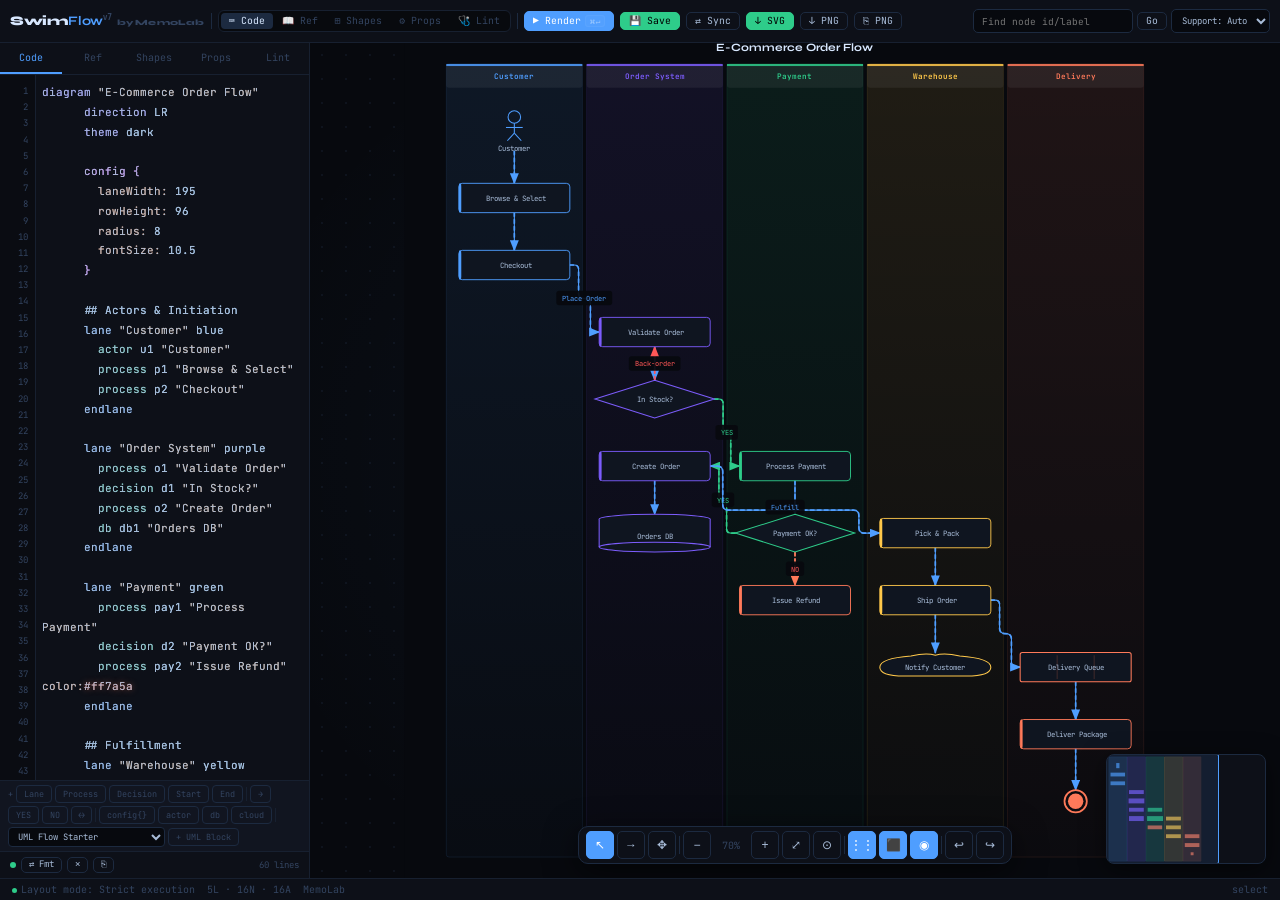
==== commit 96b9c45e: "Add waterfall animation feature and update button styles" ====
--- a/app/index.html
+++ b/app/index.html
@@ -187,6 +187,14 @@
       .btn.ac:hover {
         filter: brightness(1.15);
       }
+      .btn.dm {
+        opacity: 0.45;
+        color: var(--dm);
+      }
+      .btn.dm:hover {
+        background: var(--b1);
+        color: var(--tx);
+      }
       .btn.gr {
         background: var(--gr);
         color: #000;
@@ -363,17 +371,19 @@
         position: absolute;
         top: 0;
         left: 0;
-        right: 0;
+        right: 5px;
         padding: 8px 8px 200px 42px;
         font-family: "JetBrains Mono", monospace;
         font-size: 11px;
         line-height: 1.8;
         white-space: pre-wrap;
-        pointer-events: none;
-        color: transparent;
-        tab-size: 2;
-        overflow: hidden;
+        /* pointer-events: none; */
+        /* color: transparent; */
+        /* tab-size: 2; */
+        /* overflow: clip; */
         min-height: 100%;
+        /* opacity: 100; */
+        /* mix-blend-mode: multiply;  */
       }
       #edGutter {
         position: absolute;
@@ -1644,6 +1654,25 @@
         50% {
           transform: translate3d(22px, -14px, 0);
         }
+      }
+
+      @keyframes waterfallFlow {
+        0% {
+          stroke-dashoffset: 20;
+        }
+        100% {
+          stroke-dashoffset: 0;
+        }
+      }
+
+      .arrowWave {
+        stroke-dasharray: 5, 5;
+        animation: waterfallFlow 1.5s linear infinite;
+      }
+
+      .noWaterfall .arrowWave {
+        animation: none;
+        opacity: 0;
       }
 
       @media (prefers-reduced-motion: reduce) {
@@ -1755,6 +1784,7 @@
             <option value="strict">Layout: Strict</option>
             <option value="compact">Layout: Compact</option>
           </select>
+          <button class="btn" id="waterfallBtn" onclick="toggleWaterfall()" title="Toggle waterfall animation">〰 Flow</button>
           <button class="btn" onclick="showHelp()">? Help</button>
           <button class="btn" onclick="openCommandPalette()">⌘ Command</button>
           <button class="btn" onclick="toggleLeft()">◧</button>
@@ -2470,6 +2500,7 @@
         title:'',direction:'LR',theme:'dark',
         layoutMode:'strict',
         sel:new Set(),tool:'sel',snap:true,showMM:true,showPorts:true,
+        waterfallEnabled:true,
         zoom:1,pan:{x:80,y:60},dragging:null,arrowDraw:null,selBox:null,
         history:[],future:[],uidC:1
       };
@@ -3486,6 +3517,11 @@
         const pa={d:ps,fill:'none',stroke:col,'stroke-width':isSel?sw+.9:sw,'stroke-linecap':'round','stroke-linejoin':'round'};
         if(em)pa['marker-end']=`url(#${em})`;if(sm)pa['marker-start']=`url(#${sm})`;if(da)pa['stroke-dasharray']=da;
         mk('path',pa,g2);
+        
+        // Waterfall wave effect layer - simple animated line
+        const wa={d:ps,fill:'none',stroke:col,'stroke-width':sw+0.8,'stroke-linecap':'round','stroke-linejoin':'round',class:'arrowWave','pointer-events':'none'};
+        mk('path',wa,g2);
+        
         if(isSel){
           mk('path',{d:ps,fill:'none',stroke:col,'stroke-width':sw+6,'stroke-opacity':'.16','pointer-events':'none'},g2);
           (a.waypoints||[]).forEach((wp,wi)=>{
@@ -4516,6 +4552,16 @@
         fitAll();
         setSt(m==='compact'?'Layout mode: Compact':'Layout mode: Strict execution');
       }
+      function toggleWaterfall(){
+        S.waterfallEnabled=!S.waterfallEnabled;
+        const btn=g('waterfallBtn');
+        if(btn){
+          btn.classList.toggle('ac',S.waterfallEnabled);
+          btn.classList.toggle('dm',!S.waterfallEnabled);
+        }
+        cv.classList.toggle('noWaterfall',!S.waterfallEnabled);
+        setSt(S.waterfallEnabled?'Waterfall animation: ON':'Waterfall animation: OFF');
+      }
       function updLC(){g('lc').textContent=g('ce').value.split('\n').length+' lines';}
       function fmtCode(){const kw=['start','end','process','decision','note','io','sub','actor','db','cloud','queue','arrow'];g('ce').value=g('ce').value.split('\n').map(l=>{const t=l.trim();if(!t||t.startsWith('//')||t.startsWith('##'))return t;const f=t.split(/\s/)[0].toLowerCase();return kw.includes(f)?'  '+t:t;}).join('\n');updHL();}
       function clrCode(){if(!confirm('Clear all code?'))return;g('ce').value='';updHL();updLC();}
@@ -4737,6 +4783,12 @@
 
       // ══════ INIT ═════════════════════════════════════════════════
       buildPalette();initEditor();
+      // Initialize waterfall button styling
+      const waterfallBtn=g('waterfallBtn');
+      if(waterfallBtn){
+        waterfallBtn.classList.toggle('ac',S.waterfallEnabled);
+        waterfallBtn.classList.toggle('dm',!S.waterfallEnabled);
+      }
       if(!applyCodeFromHash()){
         const draft=loadDraft();
         if(draft.trim()){g('ce').value=draft;updHL();updLC();rfc(true);setSt('Draft restored ✓');}
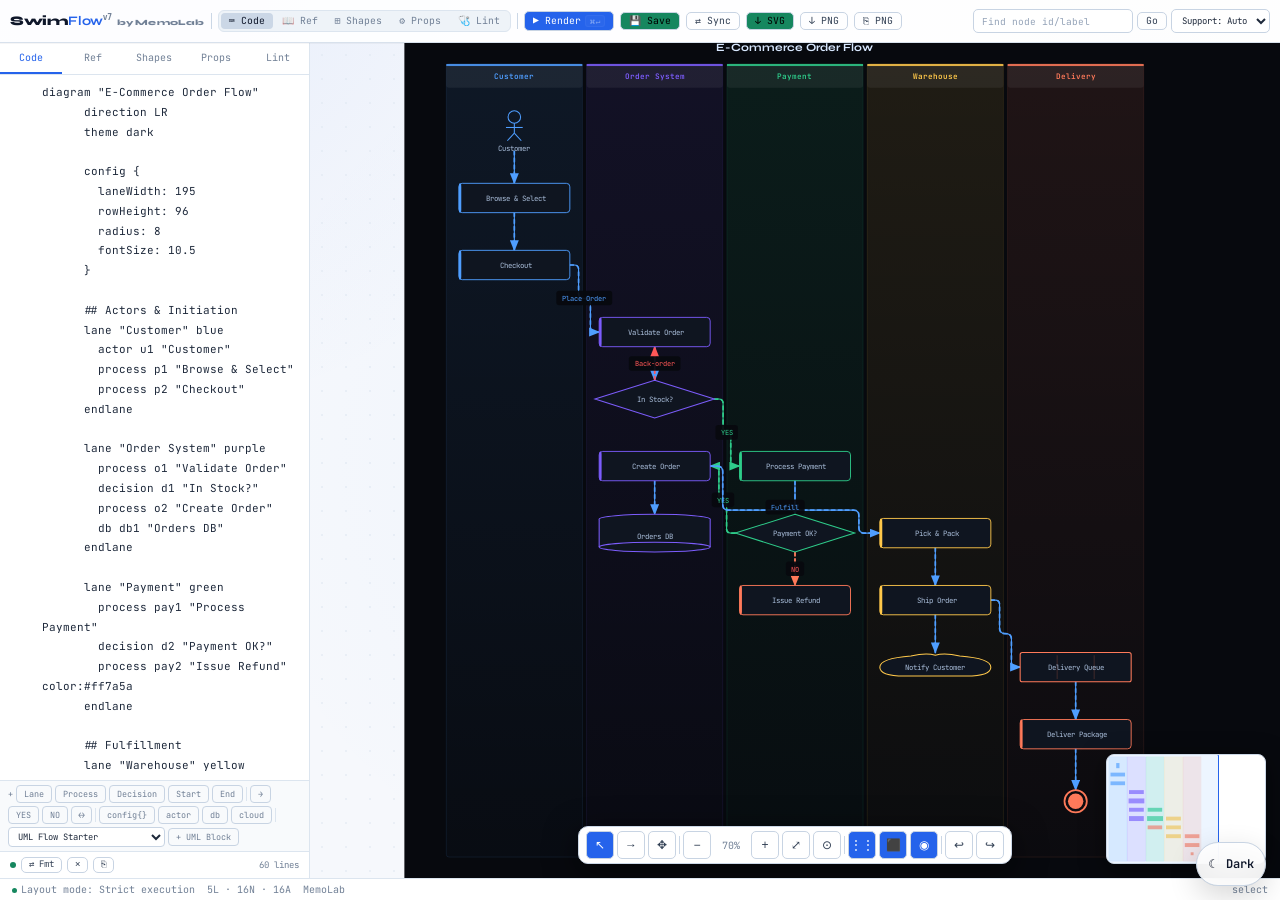
==== commit 500455ef: "feat: add persistent light interface theme" ====
--- a/app/index.html
+++ b/app/index.html
@@ -1717,6 +1717,8 @@
         }
       }
     </style>
+      <link rel="stylesheet" href="/ui-theme.css" />
+    <script src="/ui-theme.js" defer></script>
   </head>
   <body>
     <div id="top">
--- a/ui-theme.css
+++ b/ui-theme.css
@@ -0,0 +1,169 @@
+/* Shared SwimFlow UI theme layer. Diagram themes remain independent. */
+:root {
+  color-scheme: dark;
+}
+
+:root[data-ui-theme="light"] {
+  color-scheme: light;
+  --bg: #f6f8fc;
+  --bg2: #ffffff;
+  --bg3: #eef3f9;
+  --border: #d8e1ec;
+  --border2: #c8d4e3;
+  --ac: #2563eb;
+  --ac2: #6941c6;
+  --or: #d95d0b;
+  --gr: #16875f;
+  --ye: #b7791f;
+  --re: #d92d20;
+  --tx: #334155;
+  --dim: #718096;
+  --br: #0f172a;
+  --white: #ffffff;
+
+  /* App/editor token set */
+  --p1: #ffffff;
+  --p2: #f8fafc;
+  --p3: #eef3f9;
+  --b1: #dce5ef;
+  --b2: #cbd7e6;
+  --b3: #b9c8db;
+  --a2: #6941c6;
+  --pk: #b832d9;
+  --dm: #718096;
+}
+
+:root[data-ui-theme="light"] body {
+  background:
+    radial-gradient(circle at 10% -10%, rgba(37, 99, 235, 0.08), transparent 34%),
+    radial-gradient(circle at 88% 20%, rgba(105, 65, 198, 0.06), transparent 38%),
+    var(--bg) !important;
+  color: var(--tx) !important;
+}
+
+:root[data-ui-theme="light"] #top,
+:root[data-ui-theme="light"] nav,
+:root[data-ui-theme="light"] .nav,
+:root[data-ui-theme="light"] header,
+:root[data-ui-theme="light"] .header {
+  background-color: rgba(255, 255, 255, 0.9) !important;
+  border-color: var(--border, var(--b1)) !important;
+  box-shadow: 0 1px 0 rgba(15, 23, 42, 0.04);
+}
+
+:root[data-ui-theme="light"] #topSupport,
+:root[data-ui-theme="light"] #top[data-tools-mode="auto"]:hover #topSupport,
+:root[data-ui-theme="light"] #top[data-tools-mode="auto"]:focus-within #topSupport,
+:root[data-ui-theme="light"] .dropdown,
+:root[data-ui-theme="light"] .menu,
+:root[data-ui-theme="light"] .popover,
+:root[data-ui-theme="light"] .modal,
+:root[data-ui-theme="light"] dialog {
+  background: rgba(255, 255, 255, 0.97) !important;
+  border-color: var(--border, var(--b1)) !important;
+  box-shadow: 0 18px 48px rgba(15, 23, 42, 0.14) !important;
+}
+
+:root[data-ui-theme="light"] .seg {
+  background: #eef3f8 !important;
+}
+
+:root[data-ui-theme="light"] input,
+:root[data-ui-theme="light"] textarea,
+:root[data-ui-theme="light"] select,
+:root[data-ui-theme="light"] .miniInput,
+:root[data-ui-theme="light"] .modeSel {
+  background: #ffffff !important;
+  color: #1e293b !important;
+  border-color: var(--border2, var(--b2)) !important;
+}
+
+:root[data-ui-theme="light"] input::placeholder,
+:root[data-ui-theme="light"] textarea::placeholder {
+  color: #94a3b8 !important;
+}
+
+:root[data-ui-theme="light"] .btn:not(.ac):not(.gr):not(.ye):not(.re),
+:root[data-ui-theme="light"] button:not(.ui-theme-toggle) {
+  border-color: var(--border2, var(--b2));
+}
+
+:root[data-ui-theme="light"] .btn:hover,
+:root[data-ui-theme="light"] button:not(.ui-theme-toggle):hover {
+  box-shadow: 0 6px 18px rgba(37, 99, 235, 0.1);
+}
+
+:root[data-ui-theme="light"] pre,
+:root[data-ui-theme="light"] code,
+:root[data-ui-theme="light"] .code,
+:root[data-ui-theme="light"] .editor {
+  border-color: var(--border, var(--b1));
+}
+
+:where(a, button, input, textarea, select, [tabindex]):focus-visible {
+  outline: 2px solid var(--ac, #2563eb) !important;
+  outline-offset: 2px;
+}
+
+:where(button, .btn, a) {
+  -webkit-tap-highlight-color: transparent;
+}
+
+:where(button, .btn) {
+  transition:
+    background-color 160ms ease,
+    border-color 160ms ease,
+    color 160ms ease,
+    box-shadow 180ms ease,
+    transform 120ms ease;
+}
+
+:where(button, .btn):active {
+  transform: translateY(0) scale(0.98);
+}
+
+.ui-theme-toggle {
+  position: fixed;
+  right: max(14px, env(safe-area-inset-right));
+  bottom: max(14px, env(safe-area-inset-bottom));
+  z-index: 99999;
+  min-width: 44px;
+  min-height: 44px;
+  padding: 8px 11px;
+  border: 1px solid var(--border2, var(--b2, #334155));
+  border-radius: 999px;
+  background: color-mix(in srgb, var(--bg2, var(--p1, #0d1018)) 92%, transparent);
+  color: var(--br, #e8f0ff);
+  box-shadow: 0 10px 30px rgba(0, 0, 0, 0.16);
+  backdrop-filter: blur(16px);
+  -webkit-backdrop-filter: blur(16px);
+  cursor: pointer;
+  display: inline-flex;
+  align-items: center;
+  justify-content: center;
+  gap: 7px;
+  font: 600 12px/1 "Inter", "JetBrains Mono", system-ui, sans-serif;
+}
+
+.ui-theme-toggle:hover {
+  transform: translateY(-1px);
+  border-color: var(--ac, #2563eb);
+  box-shadow: 0 12px 34px rgba(37, 99, 235, 0.16);
+}
+
+.ui-theme-toggle__label {
+  display: none;
+}
+
+@media (min-width: 860px) {
+  .ui-theme-toggle__label { display: inline; }
+}
+
+@media (prefers-reduced-motion: reduce) {
+  *, *::before, *::after {
+    scroll-behavior: auto !important;
+    transition-duration: 0.01ms !important;
+    animation-duration: 0.01ms !important;
+    animation-iteration-count: 1 !important;
+  }
+}
